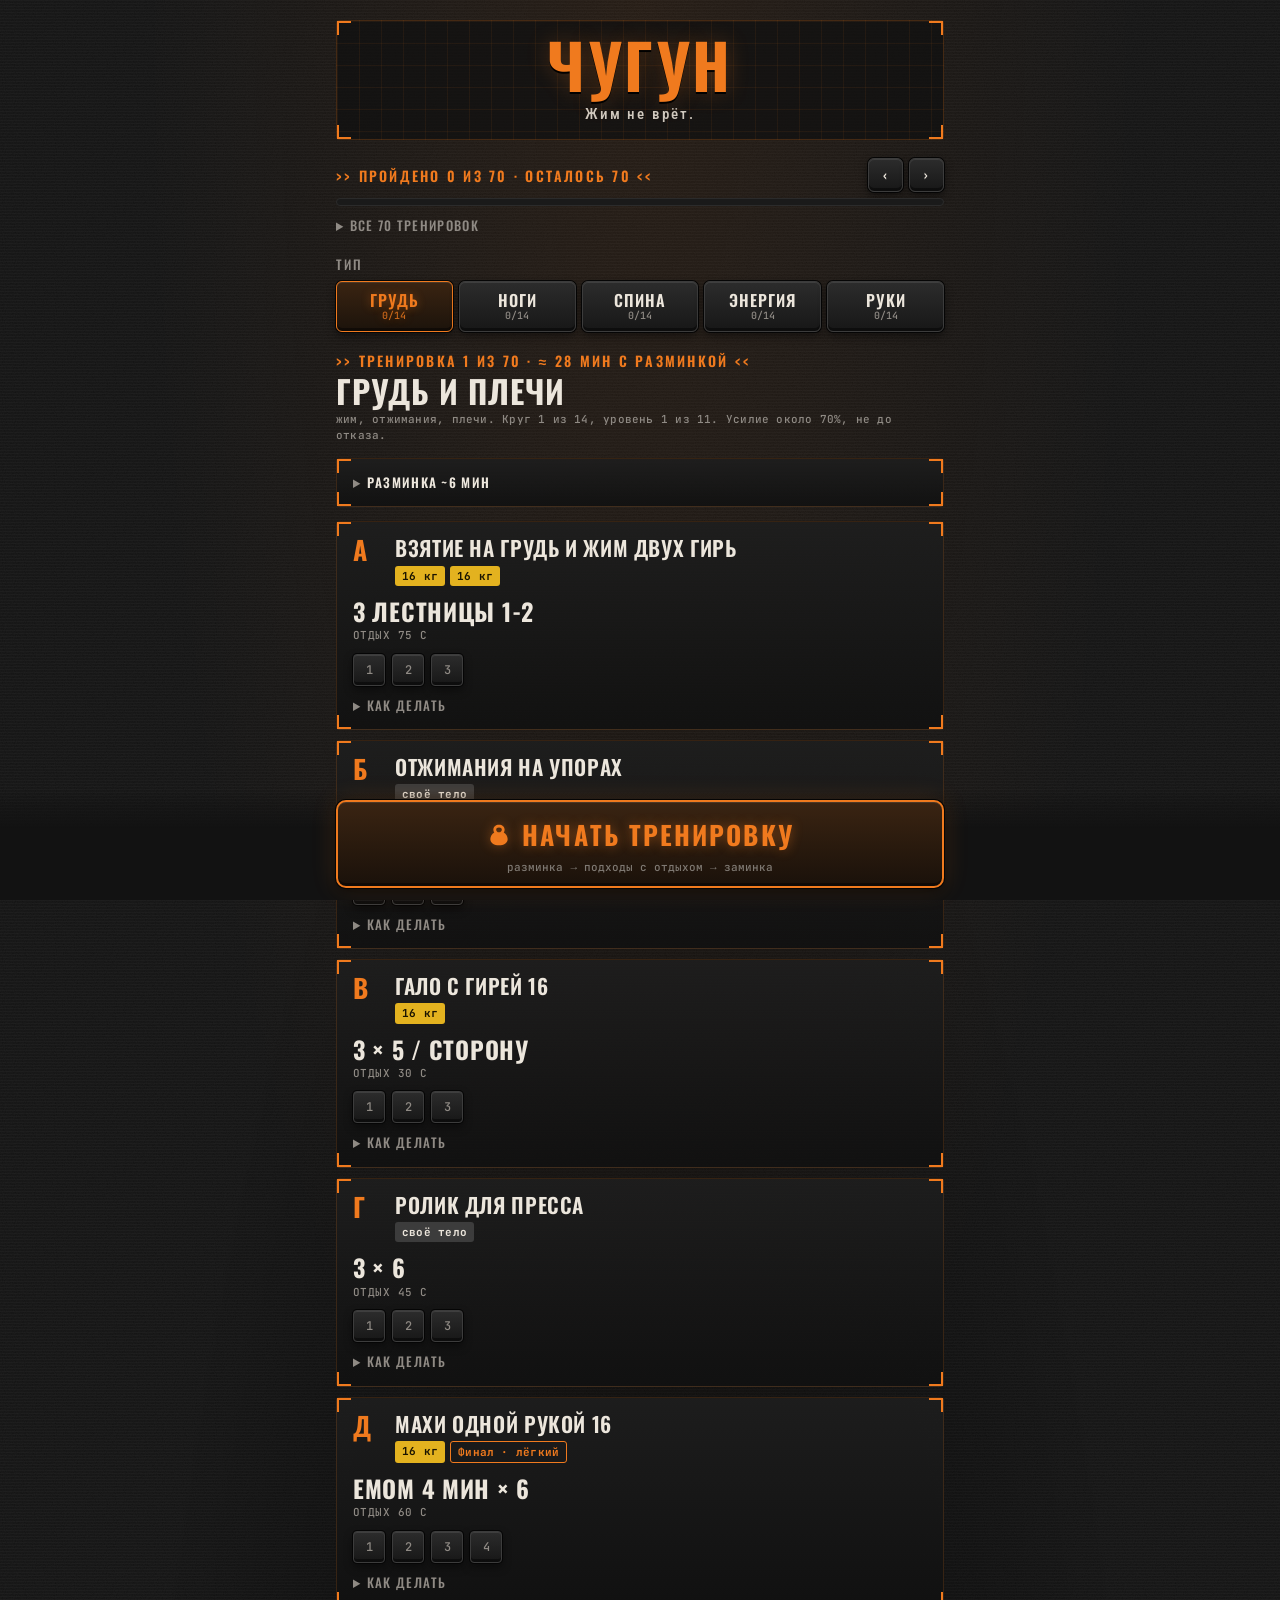
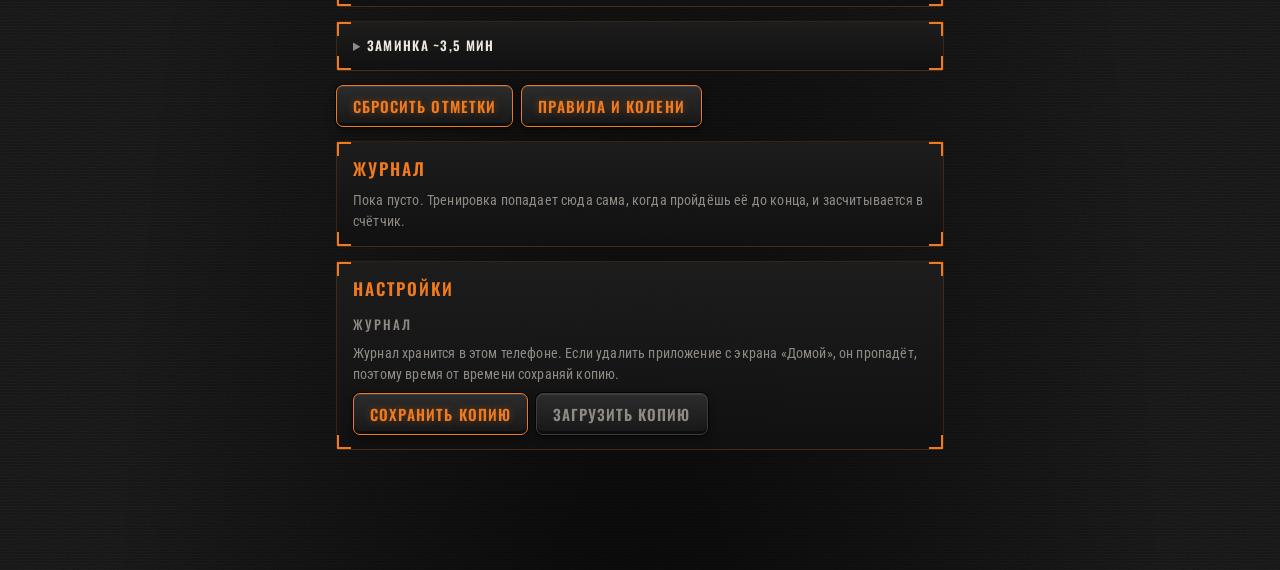
==== index.html @ 95bbb567 "Remove redundant warm-up/cool-down subtitle Co-Authored-By: Claude Sonnet 5.5 <noreply@anthropic.com" ====
<!doctype html>
<html lang="ru">
<head>
<meta charset="utf-8">
<meta name="viewport" content="width=device-width,initial-scale=1,viewport-fit=cover">
<title>Чугун</title>
<meta name="theme-color" content="#121212">
<meta name="apple-mobile-web-app-capable" content="yes">
<meta name="mobile-web-app-capable" content="yes">
<meta name="apple-mobile-web-app-status-bar-style" content="black-translucent">
<meta name="apple-mobile-web-app-title" content="Чугун">
<meta name="format-detection" content="telephone=no">
<link rel="manifest" href="manifest.webmanifest">
<link rel="apple-touch-icon" href="icons/apple-touch-icon.png">
<link rel="icon" type="image/png" href="icons/favicon-32.png">
<style>
:root{padding-top:env(safe-area-inset-top,0px);padding-bottom:env(safe-area-inset-bottom,0px)}
html,body{margin:0}body{-webkit-text-size-adjust:100%;-webkit-tap-highlight-color:transparent;overscroll-behavior-y:none}
img{max-width:100%}[hidden]{display:none!important}button,label.btn{touch-action:manipulation;-webkit-user-select:none;user-select:none}
</style>
</head>
<body>

<link rel="stylesheet" href="fonts.css">
<style>:root{--bg:#121212;--surface:#1A1A1A;--ink:#ECE6DC;--muted:#8F8A84;--line:#2B2B2B;--accent:#F07A1E;--accent-ink:#1A0E04;--soft:#101010;--steel:#3C3C3C;--k16:#E3B21F;--k16-ink:#1A1400;--k24:#3FA36B;--k24-ink:#06130B;--kbw:#3C3C3C;--kbw-ink:#ECE6DC;--warn:#FF4A1C;--rest:#A9BCCB;--f-display:"Oswald","Arial Narrow","Roboto Condensed",Impact,sans-serif;--f-body:"Roboto Condensed","Arial Narrow",system-ui,sans-serif;--f-mono:"JetBrains Mono",ui-monospace,Menlo,monospace;--cut:0px;--grid:linear-gradient(rgba(240,122,30,.07) 1px,transparent 1px) 0 0/22px 22px,linear-gradient(90deg,rgba(240,122,30,.07) 1px,transparent 1px) 0 0/22px 22px;--corners:linear-gradient(var(--accent),var(--accent)) left top/14px 2px no-repeat,linear-gradient(var(--accent),var(--accent)) left top/2px 14px no-repeat, linear-gradient(var(--accent),var(--accent)) right top/14px 2px no-repeat,linear-gradient(var(--accent),var(--accent)) right top/2px 14px no-repeat, linear-gradient(var(--accent),var(--accent)) left bottom/14px 2px no-repeat,linear-gradient(var(--accent),var(--accent)) left bottom/2px 14px no-repeat, linear-gradient(var(--accent),var(--accent)) right bottom/14px 2px no-repeat,linear-gradient(var(--accent),var(--accent)) right bottom/2px 14px no-repeat;--metal:linear-gradient(180deg,#2C2C2C,#171717);--bevel:inset 0 1px 0 rgba(255,255,255,.09),inset 0 -3px 0 rgba(0,0,0,.45),0 0 0 1px #050505,0 4px 10px rgba(0,0,0,.45);color-scheme:dark}*{box-sizing:border-box}body{color:var(--ink);font-family:var(--f-body);font-size:15px;line-height:1.5}.wrap{max-width:640px;margin:0 auto;padding-inline:16px;padding-block:20px 120px;display:grid;gap:18px}header h1{font-family:var(--f-display);font-weight:800;font-size:26px;line-height:1.1;margin:0;letter-spacing:-.01em;text-wrap:balance}header p{margin:6px 0 0;color:var(--muted);font-size:14px}.label{font-size:11px;letter-spacing:.08em;text-transform:uppercase;color:var(--muted);font-weight:600}.seg{display:flex;gap:6px;flex-wrap:wrap}.seg button{flex:1 1 0;min-width:0;border:1px solid var(--line);background:var(--surface);color:var(--ink);border-radius:10px;padding:8px 6px;font:inherit;font-size:13px;cursor:pointer;line-height:1.2}.seg button small{display:block;color:var(--muted);font-size:11px}.seg button[aria-pressed=true]{background:var(--accent);color:var(--accent-ink);border-color:var(--accent)}.seg button[aria-pressed=true] small{color:inherit;opacity:.8}button:focus-visible,summary:focus-visible{outline:2px solid var(--accent);outline-offset:2px}.dayhead{display:grid;gap:4px}.dayhead h2{font-family:var(--f-display);font-weight:600;font-size:20px;margin:0;text-wrap:balance}.dayhead .meta{color:var(--muted);font-size:13px}.block{background:var(--surface);border:1px solid var(--line);border-radius:14px;padding:14px 16px;display:grid;gap:8px}.block h3{margin:0;font-size:14px;font-weight:600}.block ul{margin:0;padding-left:18px;display:grid;gap:3px}.block li span{font-family:var(--f-mono);font-size:13px;color:var(--muted)}.list{display:grid;gap:10px}.ex{background:var(--surface);border:1px solid var(--line);border-radius:14px;padding:14px 16px;display:grid;gap:10px}.ex.done{border-color:var(--accent)}.ex-top{display:grid;grid-template-columns:28px 1fr;gap:10px;align-items:start}.idx{font-family:var(--f-mono);font-weight:700;color:var(--accent);font-size:15px;padding-top:1px}.ex-name{font-weight:600;font-size:16px;line-height:1.3;min-width:0}.chips{display:flex;gap:5px;flex-wrap:wrap;margin-top:6px}.chip{font-family:var(--f-mono);font-size:11px;font-weight:700;padding:2px 7px;border-radius:999px}.k16{background:var(--k16);color:var(--k16-ink)}.k24{background:var(--k24);color:var(--k24-ink)}.kbw{background:var(--kbw);color:var(--kbw-ink)}.knee{background:transparent;border:1px solid var(--warn);color:var(--warn);font-family:var(--f-body);font-weight:600}.rx{font-family:var(--f-mono);font-weight:700;font-size:18px;font-variant-numeric:tabular-nums;line-height:1.3}.rest{font-size:13px;color:var(--muted)}.dots{display:flex;gap:7px;flex-wrap:wrap}.dot{width:28px;height:28px;border-radius:50%;border:2px solid var(--line);background:transparent;cursor:pointer;padding:0;font-family:var(--f-mono);font-size:11px;color:var(--muted)}.dot.on{background:var(--accent);border-color:var(--accent);color:var(--accent-ink)}.btn{border:1px solid var(--accent);background:transparent;color:var(--accent);border-radius:10px;padding:8px 13px;font:inherit;font-size:14px;font-weight:600;cursor:pointer}.btn.solid{background:var(--accent);color:var(--accent-ink)}.btn.ghost{border-color:var(--line);color:var(--muted)}details{font-size:14px}summary{cursor:pointer;color:var(--muted);font-size:13px}.howbox{display:grid;grid-template-columns:120px 1fr;gap:12px;align-items:start;margin-top:8px}@media (max-width:380px){.howbox{grid-template-columns:96px 1fr}}.howbox ol{margin:0;padding-left:18px;display:grid;gap:4px}.howbox p{margin:6px 0 0}.sw{color:var(--warn)}.fig{width:100%;height:auto;display:block;background:var(--soft);border-radius:10px}.fg-ground{stroke:var(--line);stroke-width:1.2}.fg-bar{stroke:var(--muted);stroke-width:3;stroke-linecap:round}.fg-prop{fill:var(--surface);stroke:var(--line);stroke-width:1.2}.fg-near{stroke:var(--ink);stroke-width:3.4;fill:none;stroke-linecap:round;stroke-linejoin:round}.fg-far{stroke:var(--muted);stroke-width:3;fill:none;stroke-linecap:round;stroke-linejoin:round;opacity:.65}.fg-head{fill:var(--soft);stroke:var(--ink);stroke-width:3}.fg-handle{fill:none;stroke:var(--ink);stroke-width:1.6}.fg-roll{fill:var(--muted)}.fg-ring{fill:none;stroke:var(--muted);stroke-dasharray:3 3;stroke-width:1}.foot{display:flex;gap:8px;flex-wrap:wrap}.hist{font-size:13px;color:var(--muted);display:grid;gap:2px}.hist b{color:var(--ink);font-weight:500}.rules{display:grid;gap:10px}.rules p{margin:0}table{border-collapse:collapse;width:100%;font-size:14px}td,th{border-bottom:1px solid var(--line);padding:7px 6px;text-align:left;vertical-align:top}th{font-size:11px;letter-spacing:.06em;text-transform:uppercase;color:var(--muted);font-weight:600}.tw{overflow-x:auto}.startbar{position:fixed;left:0;right:0;bottom:0;padding:10px 16px calc(12px + env(safe-area-inset-bottom,0px));background:linear-gradient(transparent,var(--bg) 30%);z-index:4}.startbar button{display:block;width:100%;max-width:608px;margin:0 auto;border:0;border-radius:14px;background:var(--accent);color:var(--accent-ink);font:inherit;font-weight:600;font-size:17px;padding:15px 16px;cursor:pointer}.startbar small{display:block;font-weight:400;font-size:12px;opacity:.85}.run{position:fixed;top:0;right:0;bottom:0;left:0;background:var(--bg);z-index:10;display:grid;grid-template-rows:auto 1fr auto;padding-top:env(safe-area-inset-top,0px)}.run-top{padding:10px 16px 0;display:grid;gap:8px;max-width:640px;width:100%;margin:0 auto}.run-row{display:flex;justify-content:space-between;align-items:center;gap:10px}.stage{font-size:12px;letter-spacing:.08em;text-transform:uppercase;font-weight:600;color:var(--muted)}.prog{height:4px;background:var(--line);border-radius:4px;overflow:hidden}.prog i{display:block;height:100%;background:var(--accent);width:0}.run-mid{overflow-y:auto;padding:12px 16px;max-width:640px;width:100%;margin:0 auto;display:grid;gap:12px;align-content:start}.run-fig{width:min(100%,280px);max-height:30vh;margin:0 auto;display:block;aspect-ratio:120/140;background:var(--soft);border-radius:14px}.run h2{font-family:var(--f-display);font-weight:600;font-size:21px;line-height:1.2;margin:0;text-wrap:balance}.per{font-family:var(--f-mono);font-weight:700;font-size:19px;line-height:1.3}.run ol{margin:0;padding-left:20px;display:grid;gap:5px;font-size:15px}.nextup{font-size:14px;color:var(--muted)}.run-bot{border-top:1px solid var(--line);background:var(--surface);padding:12px 16px calc(14px + env(safe-area-inset-bottom,0px))}.run-bot-in{max-width:640px;margin:0 auto;display:grid;gap:10px}.bigclock{font-family:var(--f-mono);font-weight:700;font-size:56px;line-height:1;text-align:center;font-variant-numeric:tabular-nums}.bigclock.rest{color:var(--rest)}.cl-sub{text-align:center;font-size:12px;color:var(--muted);margin-top:-4px}.rbtns{display:flex;gap:8px}.rbtns button{flex:1;min-width:0;border-radius:12px;padding:14px 10px;font:inherit;font-weight:600;font-size:16px;cursor:pointer;border:1px solid var(--line);background:var(--surface);color:var(--ink)}.rbtns button.main{flex:2;background:var(--accent);border-color:var(--accent);color:var(--accent-ink)}.rbtns button.restc{background:var(--rest);border-color:var(--rest);color:var(--surface)}.xbtn{border:1px solid var(--line);background:var(--surface);color:var(--ink);border-radius:10px;padding:6px 12px;font:inherit;font-size:13px;cursor:pointer}.chip.finc{background:transparent;border:1px solid var(--accent);color:var(--accent)}.inp{flex:1 1 180px;min-width:0;background:#0f0f0f;border:1px solid var(--steel);border-radius:6px;color:var(--ink);font:inherit;font-family:var(--f-mono);font-size:14px;padding:9px 10px}.inp:focus{outline:1px solid var(--accent)}.install{display:block;margin-top:10px;font-family:var(--f-mono);font-size:12px;color:var(--ink);border:1px dashed rgba(240,122,30,.5);padding:8px 10px;border-radius:4px}.note{margin-top:6px;font-family:var(--f-display);font-weight:500;font-size:13px;text-transform:uppercase;letter-spacing:.05em;color:var(--k16)}.pausebox{background:var(--surface);border:1px solid var(--line);border-radius:14px;padding:14px;display:grid;gap:10px}.row-w{display:flex;justify-content:space-between;align-items:center;gap:10px}.jr{border-top:1px solid var(--line);padding-top:10px}.jr summary{color:var(--ink);font-size:14px;display:flex;gap:8px;align-items:center;flex-wrap:wrap}.sc{font-family:var(--f-mono);font-weight:700;font-size:12px;padding:2px 8px;border-radius:999px;background:var(--accent);color:var(--accent-ink)}.sc.mid{background:var(--k16);color:var(--k16-ink)}.sc.low{background:var(--warn);color:var(--surface)}.report{display:grid;gap:10px;margin-top:10px}.rhead{display:flex;gap:12px;align-items:center}.rscore{font-family:var(--f-display);font-weight:800;font-size:30px;line-height:1;color:var(--accent);white-space:nowrap}.rscore small{font-size:14px;color:var(--muted)}.mgrid{display:grid;grid-template-columns:repeat(auto-fill,minmax(96px,1fr));gap:6px}.mgrid div{background:var(--soft);border-radius:10px;padding:7px 9px;min-width:0}.mgrid b{display:block;font-family:var(--f-mono);font-size:16px;font-variant-numeric:tabular-nums}.mgrid span{font-size:11px;color:var(--muted)}.report h4{margin:0;font-size:12px;letter-spacing:.06em;text-transform:uppercase;color:var(--muted)}.report ul{margin:0;padding-left:18px;display:grid;gap:3px}.report p{margin:0}.up{display:flex;gap:8px;flex-wrap:wrap;align-items:center;margin-top:10px}.upl{display:inline-block}.thumbs{display:flex;gap:6px;flex-wrap:wrap}.thumbs img{width:54px;height:96px;object-fit:cover;border-radius:6px;border:1px solid var(--line)}html,body{background:var(--bg)}body{background-color:var(--bg);background-image:radial-gradient(ellipse at 50% 0%,rgba(240,122,30,.08),transparent 55%),radial-gradient(ellipse at 50% 120%,rgba(0,0,0,.7),transparent 60%),repeating-linear-gradient(0deg,rgba(255,255,255,.018) 0 1px,transparent 1px 3px),url("data:image/svg+xml,%3Csvg xmlns='http://www.w3.org/2000/svg' width='160' height='160'%3E%3Cfilter id='n'%3E%3CfeTurbulence type='fractalNoise' baseFrequency='.9' numOctaves='2' stitchTiles='stitch'/%3E%3CfeColorMatrix values='0 0 0 0 1  0 0 0 0 1  0 0 0 0 1  0 0 0 .05 0'/%3E%3C/filter%3E%3Crect width='100%25' height='100%25' filter='url(%23n)'/%3E%3C/svg%3E");font-size:16px;letter-spacing:.01em}header{background:var(--corners),var(--grid),#101010bf;border:1px solid rgba(240,122,30,.22);border-radius:4px;padding:16px 16px 14px;text-align:center}header h1{font-family:var(--f-display);font-weight:700;font-size:62px;line-height:.9;text-transform:uppercase;letter-spacing:.04em;color:var(--accent);text-shadow:0 2px 0 #000,0 0 22px rgba(240,122,30,.28)}.slogan{color:#cfc8be!important;font-size:15px!important;font-weight:500!important;letter-spacing:.14em!important;margin-top:10px!important}.label{font-family:var(--f-display);font-weight:500;font-size:13px;letter-spacing:.16em;color:var(--muted);text-transform:uppercase}#weeklbl,.dayhead .label{color:var(--accent);font-weight:600;font-size:14px}#weeklbl:before,.dayhead .label:before{content:">> "}#weeklbl:after,.dayhead .label:after{content:" <<"}.seg button,.btn,.xbtn,.rbtns button,.startbar button,.dot{clip-path:none}.seg button{background:var(--metal);border:1px solid var(--steel);border-radius:6px;box-shadow:var(--bevel);color:var(--ink);font-family:var(--f-display);font-weight:600;font-size:16px;text-transform:uppercase;letter-spacing:.06em;padding:9px 6px}.seg button small{font-family:var(--f-mono);font-weight:500;text-transform:none;letter-spacing:0;font-size:10px;color:var(--muted)}.seg button[aria-pressed=true]{background:linear-gradient(180deg,#3a2412,#1c130b);border-color:var(--accent);color:var(--accent);text-shadow:0 0 10px rgba(240,122,30,.45)}.seg button[aria-pressed=true] small{color:var(--accent);opacity:.8}.dayhead h2{font-family:var(--f-display);font-weight:700;font-size:32px;line-height:1;text-transform:uppercase;letter-spacing:.03em}.dayhead .meta{font-family:var(--f-mono);font-size:11px;letter-spacing:.02em;color:var(--muted)}.block,.ex{background:var(--corners),linear-gradient(180deg,#1e1e1eeb,#111111eb);border:1px solid rgba(240,122,30,.16);border-radius:4px;clip-path:none}.ex.done{border-color:#f07a1e8c}.block h3{font-family:var(--f-display);font-weight:600;font-size:17px;text-transform:uppercase;letter-spacing:.12em;color:var(--accent)}.idx{font-family:var(--f-display);font-weight:700;font-size:26px;line-height:1;color:var(--accent)}.ex-top{grid-template-columns:32px 1fr}.ex-name{font-family:var(--f-display);font-weight:600;font-size:21px;line-height:1.1;text-transform:uppercase;letter-spacing:.03em}.rx{font-family:var(--f-display);font-weight:700;font-size:24px;letter-spacing:.03em;text-transform:uppercase;font-variant-numeric:tabular-nums;color:var(--ink)}.rest{font-family:var(--f-mono);font-weight:500;text-transform:uppercase;letter-spacing:.04em;font-size:11px;color:var(--muted)}.chip{border-radius:3px;font-family:var(--f-mono);font-weight:700;font-size:11px;letter-spacing:.02em;padding:2px 7px}.chip.finc{border-color:var(--accent);color:var(--accent)}.dot{width:32px;height:32px;border-radius:4px;border:1px solid var(--steel);background:var(--metal);box-shadow:var(--bevel);font-family:var(--f-mono);font-size:12px;color:var(--muted)}.dot.on{background:linear-gradient(180deg,#ff8e35,#c95c0e);border-color:var(--accent);color:var(--accent-ink)}.btn{background:var(--metal);border:1.5px solid var(--accent);border-radius:7px;box-shadow:var(--bevel);color:var(--accent);font-family:var(--f-display);font-weight:600;text-transform:uppercase;letter-spacing:.07em;font-size:15px;padding:9px 16px;text-shadow:0 0 8px rgba(240,122,30,.35)}.btn.solid{background:linear-gradient(180deg,#3a2412,#1c130b);border-color:var(--accent);color:var(--accent)}.btn.ghost{border-color:var(--steel);color:var(--muted);text-shadow:none}.xbtn{background:var(--metal);border:1px solid var(--steel);border-radius:6px;box-shadow:var(--bevel);color:var(--ink);font-family:var(--f-display);font-weight:600;text-transform:uppercase;letter-spacing:.06em;padding:6px 14px}summary{font-family:var(--f-display);font-weight:500;text-transform:uppercase;letter-spacing:.1em;font-size:13px;color:var(--muted)}summary b{font-weight:600}.fig{background:var(--grid),#0e0e0e;border:1px solid rgba(240,122,30,.22);border-radius:3px}.fg-near{stroke:#e9e3d8}.fg-head{fill:#0e0e0e;stroke:#e9e3d8}.fg-handle{stroke:#e9e3d8}.fg-ground{stroke:#f07a1e8c}.fg-bar{stroke:#8a8580}.fg-prop{fill:#202020;stroke:#f07a1e73}.fg-roll{fill:#8a8580}.startbar{background:linear-gradient(transparent,var(--bg) 35%)}.startbar button{background:linear-gradient(180deg,#3a2412,#1a110a);border:2px solid var(--accent);border-radius:10px;box-shadow:var(--bevel),0 0 24px #f07a1e2e;color:var(--accent);font-family:var(--f-display);font-weight:700;font-size:26px;text-transform:uppercase;letter-spacing:.08em;padding:13px 16px 11px;text-shadow:0 0 12px rgba(240,122,30,.45)}.startbar .gt{display:inline-flex;align-items:center;justify-content:center;gap:10px}.kbi{width:26px;height:26px;flex:none;filter:drop-shadow(0 0 6px rgba(240,122,30,.4))}.startbar small{font-family:var(--f-mono);font-weight:500;text-transform:none;letter-spacing:0;font-size:11px;margin-top:3px;color:var(--muted);text-shadow:none}th{font-family:var(--f-display);font-weight:500}.jr{border-top:1px dashed rgba(240,122,30,.25)}.jr summary{font-family:var(--f-display);text-transform:uppercase;font-size:14px;color:var(--ink)}.sc{border-radius:3px;font-family:var(--f-mono);font-size:12px;padding:1px 7px;background:transparent;border:1px solid var(--accent);color:var(--accent)}.sc.mid{border-color:var(--k16);color:var(--k16);background:transparent}.sc.low{border-color:var(--warn);color:var(--warn);background:transparent}.rscore{font-family:var(--f-display);font-weight:700;font-size:46px;color:var(--accent);text-shadow:0 0 18px rgba(240,122,30,.3)}.mgrid div{background:var(--corners),#101010;border:1px solid var(--line);border-radius:3px;--accent:rgba(240,122,30,.7)}.mgrid b{font-family:var(--f-display);font-weight:700;font-size:22px}.mgrid span{font-family:var(--f-mono);font-size:10px}.report h4{font-family:var(--f-display);font-weight:600;color:var(--accent);letter-spacing:.12em}.thumbs img{border-radius:3px;border-color:#f07a1e4d}.note{color:var(--k16)}.run{background-color:var(--bg);background-image:inherit}.stage{font-family:var(--f-display);font-weight:600;font-size:15px;letter-spacing:.14em;color:var(--accent)}.stage:before{content:">> "}.stage:after{content:" <<"}.stage.rest{color:var(--rest)}.prog{height:6px;border-radius:2px;background:#262626;box-shadow:inset 0 1px 2px #000}.prog i{background:repeating-linear-gradient(-45deg,var(--accent) 0 6px,#C95C0E 6px 12px)}.run-fig{background:var(--corners),var(--grid),#0e0e0e;border:1px solid rgba(240,122,30,.22);border-radius:3px}.run h2{font-family:var(--f-display);font-weight:700;font-size:30px;line-height:1;text-transform:uppercase;letter-spacing:.03em}.per{font-family:var(--f-display);font-weight:600;font-size:21px;letter-spacing:.03em;color:var(--accent)}.run ol{font-size:16px}.run-bot{background:linear-gradient(180deg,#1c1c1c,#0f0f0f);border-top:1px solid var(--accent);box-shadow:0 -8px 24px #00000080}.bigclock{font-family:var(--f-display);font-weight:700;font-size:86px;line-height:.9;letter-spacing:.04em;text-shadow:0 0 26px rgba(240,122,30,.25)}.bigclock.work{color:var(--accent)}.bigclock.rest{color:var(--rest);text-shadow:none}.bigclock.hot{color:var(--warn)}.cl-sub{font-family:var(--f-mono);text-transform:uppercase;letter-spacing:.06em;font-size:11px}.rbtns button{background:var(--metal);border:1.5px solid var(--steel);border-radius:8px;box-shadow:var(--bevel);color:var(--ink);font-family:var(--f-display);font-weight:600;font-size:18px;text-transform:uppercase;letter-spacing:.07em}.rbtns button.main{background:linear-gradient(180deg,#3a2412,#1a110a);border:2px solid var(--accent);color:var(--accent);font-size:22px;text-shadow:0 0 12px rgba(240,122,30,.45)}.rbtns button.restc{background:linear-gradient(180deg,#26313a,#151b20);border:2px solid var(--rest);color:var(--rest);text-shadow:none}.pausebox{background:var(--corners),#161616;border:1px solid rgba(240,122,30,.3);border-radius:4px}.fg-body path,.fg-body circle{fill:#f07a1e14;stroke:var(--accent);stroke-width:.7;stroke-linejoin:round}.fg-farg path,.fg-farg circle{fill:#f07a1e08;stroke:var(--accent);stroke-opacity:.38;stroke-width:.6;stroke-linejoin:round}.fg-det path{fill:none;stroke:var(--accent);stroke-opacity:.5;stroke-width:.45;stroke-linecap:round}.fg-det circle{fill:none;stroke:var(--accent);stroke-width:.45;stroke-opacity:.6}.fg-joint circle{fill:#0e0e0e;stroke:var(--ink);stroke-width:.4}.fg-arc{fill:none;stroke:var(--ink);stroke-width:.45}.fg-txt{font-family:var(--f-mono);font-size:3.3px;fill:var(--ink);fill-opacity:.85;letter-spacing:.02em}.fg-guide{stroke:var(--ink);stroke-opacity:.5;stroke-width:.4;stroke-dasharray:1.5 1.5}.fg-ghost path{fill:none;stroke:var(--accent);stroke-opacity:.14;stroke-width:1.8;stroke-linecap:round;stroke-linejoin:round}.fg-kbh{fill:none;stroke:#bdb6ac;stroke-width:1.5;stroke-linecap:round}.fg-kbb{stroke:#0e0e0e;stroke-width:.5}.fg-kbhl{fill:none;stroke:#fff;stroke-opacity:.35;stroke-width:.7;stroke-linecap:round}.fg-kbt{font-family:var(--f-mono);font-size:3.6px;font-weight:700;fill:#111;text-anchor:middle}.fg-tick{stroke:var(--accent);stroke-opacity:.5;stroke-width:.4;fill:none}.fg-ground{stroke-width:.6!important}.fg-bar{stroke-width:2}.fg-prop{stroke-width:.5!important}.fg-roll{fill:#1c1c1c;stroke:var(--accent);stroke-width:.6}.fg-ring{fill:none;stroke:var(--ink);stroke-opacity:.4;stroke-dasharray:2 2;stroke-width:.4}@media (prefers-reduced-motion:no-preference){.prog i{transition:width .4s}}.pbar{height:8px;border-radius:4px;background:var(--surface);border:1px solid var(--line);overflow:hidden}.pbar i{display:block;height:100%;background:var(--accent)}.pgrid summary{cursor:pointer;color:var(--muted);font-size:13px;padding:2px 0}.g5{display:grid;grid-template-columns:repeat(5,1fr);gap:4px;margin-top:6px}.g5 .gh{font-size:10px;color:var(--muted);text-align:center;font-family:var(--f-mono)}.g5 button{padding:6px 0;border:1px solid var(--line);background:var(--surface);color:var(--muted);border-radius:6px;font:inherit;font-size:12px;cursor:pointer}.g5 button.gd{background:#3a2412;color:var(--accent);border-color:var(--accent)}.g5 button.lt{border-style:dashed}.g5 button.cur{outline:2px solid var(--ink)}.rbtns button[aria-pressed=true]{border-color:var(--accent);color:var(--accent)}
</style>

<div class="wrap">
  <header>
    <h1>Чугун</h1>
    <p class="slogan" id="slogan">Сила сзади. Колени целы.</p>
    <p class="install" id="install" hidden>Установить как приложение: «Поделиться» → «На экран „Домой“»</p>
  </header>
  <section style="display:grid;gap:6px">
    <div class="row-w"><div class="label" id="weeklbl">Неделя</div><div style="display:flex;gap:6px"><button class="xbtn" data-w="-1" aria-label="Предыдущая тренировка">‹</button><button class="xbtn" data-w="1" aria-label="Следующая тренировка">›</button></div></div>
    <div id="phases" style="display:grid;gap:8px"></div>
  </section>
  <section style="display:grid;gap:6px">
    <div class="label">Тип</div>
    <div class="seg" id="days"></div>
  </section>
  <main id="view" style="display:grid;gap:14px"></main>
</div>
<div class="startbar" id="startbar"></div>
<div class="run" id="run" hidden></div>

<script>
const FIGLEN={T:30,HD:10,TH:26,SH:27,UA:17,FA:16},RAD=Math.PI/180;function dn(t){return[Math.sin(t*RAD),Math.cos(t*RAD)]}function up(t){return[Math.sin(t*RAD),-Math.cos(t*RAD)]}function add(t,e,s){return[t[0]+e[0]*s,t[1]+e[1]*s]}function ik(t,e,s,n,a){const o=e[0]-t[0],r=e[1]-t[1];let i=Math.hypot(o,r);const c=s+n-.01;i>c&&(i=c);const l=Math.atan2(r,o),p=Math.acos(Math.max(-1,Math.min(1,(s*s+i*i-n*n)/(2*s*i)))),b=l+a*p,m=[t[0]+s*Math.cos(b),t[1]+s*Math.sin(b)],d=Math.min(1,(s+n)/Math.hypot(o,r));return[m,[t[0]+o*d,t[1]+r*d]]}function solve(t,e){const s=FIGLEN,n=[0,0],a=up(t.t),o=add(n,a,s.T),r=up(t.t+(t.hd||0)),i=add(o,r,s.HD),c=[Math.cos(t.t*RAD),Math.sin(t.t*RAD)];let l=add(o,a,-(t.sh||0)),p=l,b=n,m=n;e&&(l=add(l,c,7),p=add(p,c,-7),b=add(n,c,4),m=add(n,c,-4));const d=t.a2??t.a,f=t.b2??t.b,w=t.u2??t.u,M=t.v2??t.v,x=add(b,dn(t.a),s.TH),u=add(x,dn(t.b),s.SH),h=add(m,dn(d),s.TH),v=add(h,dn(f),s.SH);let k=add(l,dn(t.u),s.UA),y=add(k,dn(t.v),s.FA),A=add(p,dn(w),s.UA),E=add(A,dn(M),s.FA);return{H:n,S:o,Hd:i,R1:l,R2:p,H1:b,H2:m,K:x,F:u,K2:h,F2:v,E:k,W:y,E2:A,W2:E,b:t.b,b2:f,v:t.v,v2:M}}const AN={f:"F",f2:"F2",h:"H",w:"W",w2:"W2",k:"K",k2:"K2",s:"S"};function place(t,e){const n=solve(t,e)[AN[t.an||"f"]],a=t.at||[60,112];return[a[0]-n[0],a[1]-n[1]]}const KEYS=["t","a","b","u","v","a2","b2","u2","v2","sh","hd","c","orb"];function lerpPose(t,e,s,n){const a={...t};for(const r of KEYS){const i=t[r],c=e[r];if(i===void 0&&c===void 0)continue;const l=i??(r.endsWith("2")?t[r[0]]:0),p=c??(r.endsWith("2")?e[r[0]]:0);a[r]=l+(p-l)*s}if(!((t.an||"f")===(e.an||"f")&&JSON.stringify(t.at||[60,112])===JSON.stringify(e.at||[60,112]))){const r=place(t,n),i=place(e,n);a.an="h",a.at=[r[0]+(i[0]-r[0])*s,r[1]+(i[1]-r[1])*s]}return a.props=s<.5?t.props:e.props,a.kb=s<.5?t.kb:e.kb,a.ik=s<.5?t.ik:e.ik,a}function pt(t){return t[0].toFixed(1)+","+t[1].toFixed(1)}function drawFig(t,e){const s=t.view==="front",n=solve(e,s),a=place(e,s),o={};for(const u in n)Array.isArray(n[u])&&n[u].length===2&&typeof n[u][0]=="number"&&(o[u]=[n[u][0]+a[0],n[u][1]+a[1]]);const r={...t.props||{},...e.props||{}},i=t.w===24?"var(--k24)":"var(--k16)";let c=null,l=null,p="";if(e.kb==="hip"&&(c=add(o.H,[0,-1],8)),e.kb==="orbit"){const u=add(o.Hd,[0,0],0);p=`<circle cx="${u[0].toFixed(1)}" cy="${u[1].toFixed(1)}" r="15" class="fg-ring"/>`,c=[u[0]+15*Math.cos(e.orb*RAD),u[1]+15*Math.sin(e.orb*RAD)]}if(e.ik&&c){const u=ik(o.R1,c,FIGLEN.UA,FIGLEN.FA,e.ik);o.E=u[0],o.W=u[1];const h=ik(o.R2,c,FIGLEN.UA,FIGLEN.FA,-e.ik);o.E2=h[0],o.W2=h[1]}const b=u=>dn(u);(e.kb==="w"||e.kb==="ww")&&(c=add(o.W,b(n.v),7)),e.kb==="w2"&&(c=add(o.W2,b(n.v2),7)),e.kb==="ww"&&(l=add(o.W2,b(n.v2),7));const m=(u,h,v)=>`<line x1="${u[0].toFixed(1)}" y1="${u[1].toFixed(1)}" x2="${h[0].toFixed(1)}" y2="${h[1].toFixed(1)}" class="${v}"/>`,d=(u,h)=>`<polyline points="${u.map(pt).join(" ")}" class="${h}"/>`;let f="";if(r.ground!==!1&&(f+='<line x1="0" y1="112.5" x2="120" y2="112.5" class="fg-ground"/>'),r.bar&&(f+='<line x1="20" y1="0" x2="100" y2="0" class="fg-bar"/>'),r.wall!==void 0&&(f+=`<line x1="${r.wall}" y1="8" x2="${r.wall}" y2="112" class="fg-bar"/>`),r.bench&&(f+=`<rect x="${r.bench[0]}" y="${r.bench[1]}" width="${r.bench[2]}" height="${112-r.bench[1]}" rx="2" class="fg-prop"/>`),r.block){const u=o[r.block];f+=`<rect x="${(u[0]-8).toFixed(1)}" y="${(u[1]+1).toFixed(1)}" width="16" height="${Math.max(0,111-u[1]).toFixed(1)}" rx="2" class="fg-prop"/>`}f+=p,f+=d([o.H2||o.H,o.K2,o.F2],"fg-far"),f+=m(o.F2,add(o.F2,[Math.cos(n.b2*RAD),-Math.sin(n.b2*RAD)],6),"fg-far"),f+=d([o.R2,o.E2,o.W2],"fg-far"),l&&(f+=bellSvg(l,i,-2));const w=[(o.H[0]+o.S[0])/2,(o.H[1]+o.S[1])/2],M=[Math.cos(e.t*RAD),Math.sin(e.t*RAD)],x=add(w,M,(e.c||0)*2);return f+=`<path d="M${pt(o.H)} Q${pt(x)} ${pt(o.S)}" class="fg-near"/>`,f+=`<circle cx="${o.Hd[0].toFixed(1)}" cy="${o.Hd[1].toFixed(1)}" r="6" class="fg-head"/>`,f+=d([o.H1||o.H,o.K,o.F],"fg-near"),f+=m(o.F,add(o.F,[Math.cos(n.b*RAD),-Math.sin(n.b*RAD)],6),"fg-near"),r.handles&&(f+=`<rect x="${(o.W[0]-5).toFixed(1)}" y="${o.W[1].toFixed(1)}" width="10" height="${Math.max(2,112-o.W[1]).toFixed(1)}" rx="1.5" class="fg-prop"/>`),r.roller&&(f+=`<circle cx="${o.W[0].toFixed(1)}" cy="${(o.W[1]+1).toFixed(1)}" r="5" class="fg-roll"/>`),c&&(f+=bellSvg(c,i,0)),f+=d([o.R1,o.E,o.W],"fg-near"),f}function bellSvg(t,e,s){return`<g transform="translate(${(t[0]+s).toFixed(1)},${t[1].toFixed(1)})"><path d="M-3.2,-4.2 Q0,-8.5 3.2,-4.2" class="fg-handle"/><circle r="5.2" fill="${e}" class="fg-bell"/></g>`}function ease(t){return .5-.5*Math.cos(Math.PI*t)}function poseAt(t,e){const s=t.frames;let n=0;const a=s.map(b=>{const m=(b.hold??250)+(b.ms??700);return n+=m,m});let o=e%n,r=0;for(;o>a[r];)o-=a[r],r++;const i=s[r],c=s[(r+1)%s.length],l=i.hold??250;if(o<=l||c.cut)return i;const p=ease((o-l)/(i.ms??700));return lerpPose(i,c,p,t.view==="front")}typeof module<"u"&&(module.exports={drawFig,poseAt,lerpPose});const MEAS={rdl:["hip","toe"],rdl16:["hip","toe"],swing:["hip","toe"],swing16:["hip","toe"],swing1:["hip","toe"],snatch:["hip"],cleanpress:["hip"],goblet:["knee","toe"],frontsq:["knee","toe"],lunge:["knee","toe"],wallsit:["knee"],slrdl:["hip"],row:["hip"],bridge24:["hip"],bridge:["hip"],pushup:["line"],boom:["line"],pushroll:["line"],roller:["line"],sideplank:["line"],pullup:["elbow"],ladder:["elbow"],kneeraise:["hip"],ltuck:["hip"],hamstr:["hip"],rackhold:["plumb"],complex:["hip"],hollow:[],windmill:[],tgu:[],halo:[],hipflex:["knee"],catcow:[],scap:[],hang:[],child:[],wrist:[],chest:[],calf:[]},f1=t=>t.toFixed(2),P2=t=>f1(t[0])+","+f1(t[1]);function wprof(t,[e,s,n,a]){return t<a?e+(s-e)*Math.sin(t/a*Math.PI/2):s+(n-s)*(1-Math.cos((t-a)/(1-a)*Math.PI/2))}function segPath(t,e,s,n,a=9){const o=e[0]-t[0],r=e[1]-t[1],i=Math.hypot(o,r)||1,c=o/i,l=r/i,p=-l,b=c,m=[],d=[];for(let M=0;M<=a;M++){const x=M/a,u=t[0]+o*x,h=t[1]+r*x,v=wprof(x,s)/2,k=wprof(x,n)/2;m.push([u+p*v,h+b*v]),d.push([u-p*k,h-b*k])}const f=[e[0]+c*s[2]*.55,e[1]+l*s[2]*.55],w=[t[0]-c*s[0]*.55,t[1]-l*s[0]*.55];return{d:`M${P2(m[0])} L${m.slice(1).map(P2).join(" ")} Q${P2(f)} ${P2(d[a])} L${d.slice(0,a).reverse().map(P2).join(" ")} Q${P2(w)} ${P2(m[0])}Z`,inner:(M,x,u,h)=>{const v=[];for(let k=0;k<=6;k++){const y=x+(u-x)*k/6,A=t[0]+o*y,E=t[1]+r*y,S=(h>0?wprof(y,s):wprof(y,n))/2*M*h;v.push([A+p*S,E+b*S])}return`M${P2(v[0])} L${v.slice(1).map(P2).join(" ")}`}}}function torsoPath(t,e,s,n,a){const o=[(t[0]+e[0])/2,(t[1]+e[1])/2],r=[Math.cos(n*RAD),Math.sin(n*RAD)],i=[o[0]+r[0]*s*2,o[1]+r[1]*s*2],c=h=>[(1-h)*(1-h)*t[0]+2*(1-h)*h*i[0]+h*h*e[0],(1-h)*(1-h)*t[1]+2*(1-h)*h*i[1]+h*h*e[1]],l=h=>{const v=2*(1-h)*(i[0]-t[0])+2*h*(e[0]-i[0]),k=2*(1-h)*(i[1]-t[1])+2*h*(e[1]-i[1]),y=Math.hypot(v,k)||1;return[v/y,k/y]},p=a?[5.4,4.6,6.6,7.4]:[4.4,3.6,6.4,4.6],b=a?[5.4,4.6,6.6,7.4]:[5.6,4.2,4.6,4.4],m=(h,v)=>{const k=[0,.38,.78,1];for(let y=0;y<3;y++)if(v<=k[y+1]){const A=(v-k[y])/(k[y+1]-k[y]);return h[y]+(h[y+1]-h[y])*(.5-.5*Math.cos(Math.PI*A))}return h[3]},d=[],f=[],w=12;for(let h=0;h<=w;h++){const v=h/w,k=c(v),y=l(v),A=y[1],E=-y[0],S=A*r[0]+E*r[1]>=0?1:-1,_=m(p,v),g=m(b,v);d.push([k[0]+A*S*_,k[1]+E*S*_]),f.push([k[0]-A*S*g,k[1]-E*S*g])}const M=`M${P2(d[0])} L${d.slice(1).map(P2).join(" ")} L${f.slice().reverse().map(P2).join(" ")}Z`,x=[],u=(h,v)=>{const k=c(h),y=l(h),A=y[1],E=-y[0],S=A*r[0]+E*r[1]>=0?1:-1;return[k[0]+A*S*v,k[1]+E*S*v]};return a?(x.push(`M${P2(u(.86,0))} L${P2(u(.12,0))}`),x.push(`M${P2(u(.7,-5.4))} Q${P2(u(.8,0))} ${P2(u(.7,5.4))}`),[.22,.34,.46].forEach(h=>x.push(`M${P2(u(h,-2.4))} L${P2(u(h,2.4))}`))):(x.push(`M${P2(u(.6,3.4))} Q${P2(u(.7,6.2))} ${P2(u(.88,4.8))}`),[.18,.3,.42].forEach(h=>x.push(`M${P2(u(h,1))} L${P2(u(h,3.2))}`)),x.push(`M${P2(u(.5,-3))} Q${P2(u(.75,-3.6))} ${P2(u(.95,-2.4))}`)),{d:M,det:x.join(" ")}}function footPath(t,e){const s=dn(e),n=[Math.cos(e*RAD),-Math.sin(e*RAD)];return`M${[add(add(t,n,-2.4),s,1.4),add(add(t,n,7.6),s,1.4),add(add(t,n,6.8),s,-.8),add(add(t,n,2),s,-2.4),add(add(t,n,-1.8),s,-1.8)].map(P2).join(" L")}Z`}function bellPro(t,e,s){const n=e===24?6.1:5.3,a=e===24?"var(--k24)":"var(--k16)",o=t[0]+s,r=t[1];return`<g transform="translate(${f1(o)},${f1(r)})" class="fg-kb"><path d="M${-n*.62},${-n*.55} C${-n*.75},${-n-4.8} ${n*.75},${-n-4.8} ${n*.62},${-n*.55}" class="fg-kbh"/>
  <path d="M${-n*.55},${n*.88} A${n} ${n} 0 1 1 ${n*.55},${n*.88} Z" fill="${a}" class="fg-kbb"/><path d="M${-n*.6},${-n*.2} A${n*.75} ${n*.75} 0 0 1 ${-n*.05},${-n*.72}" class="fg-kbhl"/>
  <text x="0" y="${n*.42}" class="fg-kbt">${e}</text></g>`}function angArc(t,e,s,n){const a=Math.atan2(e[1]-t[1],e[0]-t[0]);let r=Math.atan2(s[1]-t[1],s[0]-t[0])-a;for(;r>Math.PI;)r-=2*Math.PI;for(;r<-Math.PI;)r+=2*Math.PI;const i=[t[0]+n*Math.cos(a),t[1]+n*Math.sin(a)],c=[t[0]+n*Math.cos(a+r),t[1]+n*Math.sin(a+r)],l=a+r/2,p=Math.round(Math.abs(r)/RAD),b=[t[0]+(n+4.6)*Math.cos(l),t[1]+(n+4.6)*Math.sin(l)+1.2];return`<path d="M${P2(i)} A${n} ${n} 0 0 ${r>0?1:0} ${P2(c)}" class="fg-arc"/><text x="${f1(b[0])}" y="${f1(b[1])}" class="fg-txt" text-anchor="middle">${p}°</text>`}function drawFigPro(t,e,s,n){const a=t.view==="front",o=g=>{const j=solve(g,a),F=place(g,a),H={};for(const W in j){const I=j[W];Array.isArray(I)&&I.length===2&&typeof I[0]=="number"&&(H[W]=[I[0]+F[0],I[1]+F[1]])}return H._P=j,H},r=o(e),i=r._P,c={...t.props||{},...e.props||{}};let l=null,p=null,b="";if(e.kb==="hip"&&(l=add(r.H,[0,-1],8.5)),e.kb==="orbit"&&(l=[r.Hd[0]+15*Math.cos(e.orb*RAD),r.Hd[1]+15*Math.sin(e.orb*RAD)],b=`<circle cx="${f1(r.Hd[0])}" cy="${f1(r.Hd[1])}" r="15" class="fg-ring"/>`),e.ik&&l){const g=ik(r.R1,l,FIGLEN.UA,FIGLEN.FA,e.ik);r.E=g[0],r.W=g[1];const j=ik(r.R2,l,FIGLEN.UA,FIGLEN.FA,-e.ik);r.E2=j[0],r.W2=j[1]}(e.kb==="w"||e.kb==="ww")&&(l=add(r.W,dn(i.v),7.5)),e.kb==="w2"&&(l=add(r.W2,dn(i.v2),7.5)),e.kb==="ww"&&(p=add(r.W2,dn(i.v2),7.5));let m="";if(c.ground!==!1){m+='<line x1="0" y1="112.6" x2="120" y2="112.6" class="fg-ground"/>';for(let g=5;g<120;g+=5)m+=`<line x1="${g}" y1="112.6" x2="${g}" y2="${g%10?114.2:115.4}" class="fg-tick"/>`}if(c.bar&&(m+='<line x1="18" y1="0" x2="102" y2="0" class="fg-bar"/><line x1="18" y1="-3" x2="18" y2="3" class="fg-tick"/><line x1="102" y1="-3" x2="102" y2="3" class="fg-tick"/>'),c.wall!==void 0&&(m+=`<line x1="${c.wall}" y1="8" x2="${c.wall}" y2="112" class="fg-bar"/>`),c.bench&&(m+=`<rect x="${c.bench[0]}" y="${c.bench[1]}" width="${c.bench[2]}" height="${112-c.bench[1]}" class="fg-prop"/>`),c.block){const g=r[c.block];m+=`<rect x="${f1(g[0]-8)}" y="${f1(g[1]+1)}" width="16" height="${f1(Math.max(0,111-g[1]))}" class="fg-prop"/>`}if(s){const g=o(s);m+=`<g class="fg-ghost"><path d="M${P2(g.F)} L${P2(g.K)} L${P2(g.H)} L${P2(g.S)} L${P2(g.Hd)} M${P2(g.R1)} L${P2(g.E)} L${P2(g.W)}"/></g>`}const d=MEAS[n]||[];let f="";const w=add(r.F,[Math.cos(i.b*RAD),-Math.sin(i.b*RAD)],7);if(d.includes("toe")&&c.ground!==!1&&(f+=`<line x1="${f1(w[0])}" y1="112" x2="${f1(w[0])}" y2="${f1(Math.min(r.K[1],r.H[1])-10)}" class="fg-guide"/><text x="${f1(w[0]+1.4)}" y="109.6" class="fg-txt">НОСОК</text>`),d.includes("plumb")&&(f+=`<line x1="${f1(r.F[0]+2)}" y1="112" x2="${f1(r.F[0]+2)}" y2="${f1(r.Hd[1]-9)}" class="fg-guide"/>`),d.includes("line")){const g=r.S,j=r.F,F=j[0]-g[0],H=j[1]-g[1];f+=`<line x1="${f1(g[0]+F*-.25)}" y1="${f1(g[1]+H*-.25)}" x2="${f1(g[0]+F*1.08)}" y2="${f1(g[1]+H*1.08)}" class="fg-guide"/><text x="${f1(g[0]+F*.45)}" y="${f1(g[1]+H*.45-9)}" class="fg-txt" text-anchor="middle">ОДНА ЛИНИЯ</text>`}const M=`<path d="${segPath(r.H2||r.H,r.K2,[8.6,9.8,5.8,.3],[8.6,9.2,5.8,.35]).d}"/><path d="${segPath(r.K2,r.F2,[5.4,5.4,3.4,.4],[5.4,7,3.4,.3]).d}"/><path d="${footPath(r.F2,i.b2)}"/>
   <path d="${segPath(r.R2,r.E2,[5.8,6.6,4.2,.4],[5.8,6.4,4.2,.45]).d}"/><path d="${segPath(r.E2,r.W2,[4.6,5,3,.25],[4.6,5,3,.25]).d}"/><circle cx="${f1(r.W2[0])}" cy="${f1(r.W2[1])}" r="2.3"/>`;m+=b+`<g class="fg-farg">${M}</g>`,p&&(m+=bellPro(p,t.w||16,-2.2));const x=torsoPath(r.H,r.S,e.c||0,e.t,a),u=up(e.t+(e.hd||0)),h=add(r.S,u,3.5),v=[Math.cos((e.t+(e.hd||0))*RAD),Math.sin((e.t+(e.hd||0))*RAD)],k=add(add(r.Hd,v,5.4),u,-.6),y=add(r.Hd,v,-.8);m+=`<g class="fg-body"><path d="${x.d}"/><path d="${segPath(r.S,h,[5,4.4,4,.5],[5,4.4,4,.5]).d}"/>
   <circle cx="${f1(r.Hd[0])}" cy="${f1(r.Hd[1])}" r="5.6"/>${a?"":`<path d="M${P2(add(r.Hd,v,5.1))} L${P2(k)} L${P2(add(add(r.Hd,v,5),u,-1.8))}"/>`}</g>
   <g class="fg-det"><path d="${x.det}"/>${a?"":`<circle cx="${f1(y[0])}" cy="${f1(y[1])}" r="1"/>`}</g>`;const A=segPath(r.H1||r.H,r.K,[9,10.2,6,.3],[9,9.4,6,.35]),E=segPath(r.K,r.F,[5.6,5.6,3.4,.4],[5.6,7.4,3.4,.3]);m+=`<g class="fg-body"><path d="${A.d}"/><path d="${E.d}"/><path d="${footPath(r.F,i.b)}"/></g><g class="fg-det"><path d="${A.inner(.35,.18,.82,1)} ${E.inner(.45,.15,.6,-1)}"/></g>`,c.handles&&(m+=`<rect x="${f1(r.W[0]-5)}" y="${f1(r.W[1]+.5)}" width="10" height="${f1(Math.max(2,112-r.W[1]-.5))}" class="fg-prop"/>`),c.roller&&(m+=`<circle cx="${f1(r.W[0])}" cy="${f1(r.W[1]+1)}" r="5" class="fg-roll"/><circle cx="${f1(r.W[0])}" cy="${f1(r.W[1]+1)}" r="1.4" class="fg-tick"/>`),l&&(m+=bellPro(l,t.w||16,0));const S=segPath(r.R1,r.E,[6,7,4.4,.4],[6,6.6,4.4,.45]),_=segPath(r.E,r.W,[4.8,5.2,3.2,.25],[4.8,5.2,3.2,.25]);return m+=`<g class="fg-body"><path d="${S.d}"/><path d="${_.d}"/><circle cx="${f1(r.W[0])}" cy="${f1(r.W[1])}" r="2.4"/></g><g class="fg-det"><path d="${S.inner(.3,.2,.75,1)}"/></g>`,m+=`<g class="fg-joint">${[r.H1||r.H,r.K,r.E,r.R1].map(g=>`<circle cx="${f1(g[0])}" cy="${f1(g[1])}" r=".8"/>`).join("")}</g>`,d.includes("hip")&&(f+=angArc(r.H,r.S,r.K,6)),d.includes("knee")&&(f+=angArc(r.K,r.H1||r.H,r.F,5)),d.includes("elbow")&&(f+=angArc(r.E,r.R1,r.W,4.5)),m+`<g class="fg-meas">${f}</g>`}const STAND={t:0,a:3,b:-3,u:0,v:0},HANG={t:0,a:8,b:-35,u:180,v:180,sh:-4,an:"w",at:[60,0],props:{bar:!0,ground:!1}},PU_TOP={t:-4,a:12,b:-35,u:18,v:172,sh:0,an:"w",at:[60,0],props:{bar:!0,ground:!1}},PUSH_TOP={t:63,a:-63,b:-63,u:0,v:0,an:"f",at:[18,112],props:{handles:!0}},PUSH_BOT={t:74,a:-74,b:-74,u:-75,v:30,an:"f",at:[18,112],props:{handles:!0}},ROLL_IN={t:62,a:10,b:-90,u:0,v:0,an:"k",at:[22,112],props:{roller:!0}},ROLL_OUT={t:80,a:-70,b:-90,u:75,v:75,an:"k",at:[22,112],props:{roller:!0}},RDL_TOP={t:0,a:4,b:-4,u:0,v:0,an:"f",at:[58,112]},RDL_BOT={t:72,a:20,b:-8,u:0,v:0,an:"f",at:[58,112]},HIKE={t:62,a:24,b:-10,u:-28,v:-32,an:"f",at:[54,112]},SW_TOP={t:-4,a:0,b:0,u:88,v:88,an:"f",at:[54,112]},RACK={t:0,a:2,b:-2,u:12,v:168,an:"f",at:[56,112]},PRESS={t:-2,a:2,b:-2,u:178,v:180,an:"f",at:[56,112]},HANGBELL={t:0,a:3,b:-3,u:0,v:0,an:"f",at:[56,112]},ROW_B={t:72,a:24,b:-10,u:0,v:0,u2:38,v2:38,an:"f",at:[50,112]},ROW_T={t:72,a:24,b:-10,u:-100,v:-4,u2:38,v2:38,an:"f",at:[50,112]},FIGS={rdl:{w:24,frames:[{...RDL_TOP,kb:"w",hold:400},{...RDL_BOT,kb:"w",hold:400}]},rdl16:{w:16,frames:[{...RDL_TOP,kb:"w",hold:400},{...RDL_BOT,kb:"w",hold:400}]},swing16:{w:16,frames:[{...HIKE,kb:"w",hold:120,ms:550},{...SW_TOP,kb:"w",hold:200,ms:550}]},swing:{w:24,frames:[{...HIKE,kb:"w",hold:120,ms:550},{...SW_TOP,kb:"w",hold:200,ms:550}]},snatch:{w:16,frames:[{...HIKE,kb:"w",hold:120,ms:420},{t:-2,a:0,b:0,u:110,v:200,an:"f",at:[54,112],kb:"w",hold:0,ms:300},{t:-2,a:0,b:0,u:178,v:180,an:"f",at:[54,112],kb:"w",hold:450,ms:600}]},cleanpress:{w:16,frames:[{...HANGBELL,kb:"ww",hold:300,ms:500},{...HIKE,an:"f",at:[56,112],kb:"ww",hold:100,ms:450},{...RACK,kb:"ww",hold:450,ms:700},{...PRESS,kb:"ww",hold:450,ms:700},{...RACK,kb:"ww",hold:300,ms:500}]},pullup:{w:0,frames:[{...HANG,hold:400,ms:900},{...PU_TOP,hold:400,ms:900}]},scap:{w:0,frames:[{...HANG,hold:300,ms:600},{...HANG,sh:3,hold:500,ms:600}]},hang:{w:0,frames:[{...HANG,hold:900,ms:900},{...HANG,sh:-2,a:10,hold:900,ms:900}]},kneeraise:{w:0,frames:[{...HANG,sh:0,a:6,b:-10,hold:300,ms:800},{...HANG,sh:0,t:-12,a:100,b:5,hold:500,ms:900}]},pushup:{w:0,frames:[{...PUSH_TOP,hold:300,ms:900},{...PUSH_BOT,hold:300,ms:700}]},roller:{w:0,frames:[{...ROLL_IN,hold:400,ms:1300},{...ROLL_OUT,hold:500,ms:1100}]},windmill:{w:16,view:"front",frames:[{t:0,a:14,b:14,a2:-14,b2:-14,u:180,v:180,u2:0,v2:0,an:"f",at:[84,112],kb:"w",hold:400,ms:1300},{t:-58,a:24,b:14,a2:-4,b2:-14,u:180,v:180,u2:0,v2:0,an:"f",at:[84,112],kb:"w",hold:600,ms:1200}]},swing1:{w:24,frames:[{...HIKE,u2:-10,v2:-10,kb:"w",hold:120,ms:550},{...SW_TOP,u2:0,v2:0,kb:"w",hold:200,ms:550}]},row:{w:24,props:{block:"W2"},frames:[{...ROW_B,kb:"w",hold:300,ms:700},{...ROW_T,kb:"w",hold:500,ms:800}]},bridge24:{w:24,props:{bench:[2,90,40]},frames:[{t:-75,a:112,b:-10,u:82,v:82,an:"f",at:[82,112],kb:"hip",ik:1,hold:300,ms:800},{t:-90,a:90,b:0,u:105,v:105,an:"f",at:[82,112],kb:"hip",ik:1,hold:700,ms:800}]},bridge:{w:0,frames:[{t:-90,a:125,b:-39,u:90,v:90,an:"h",at:[52,106],hold:300,ms:800},{t:-115.6,a:100,b:-30,u:95,v:95,an:"f",at:[56.3,112],hold:600,ms:800}]},slrdl:{w:16,frames:[{t:0,a:3,b:-3,a2:0,b2:0,u:0,v:0,an:"f",at:[60,112],kb:"w",hold:400,ms:1100},{t:80,a:12,b:-6,a2:-98,b2:-98,u:0,v:0,an:"f",at:[60,112],kb:"w",hold:600,ms:1100}]},wallsit:{w:0,props:{wall:30},frames:[{t:0,a:62,b:0,u:30,v:70,an:"h",at:[36,72],hold:1500,ms:900},{t:0,a:58,b:-2,u:30,v:70,an:"h",at:[36,71],hold:1500,ms:900}]},tgu:{w:16,frames:[{t:-90,a:135,b:30,a2:90,b2:90,u:180,v:180,u2:100,v2:100,an:"h",at:[50,104],kb:"w",hold:400,ms:800},{t:-65,a:135,b:30,a2:90,b2:90,u:180,v:180,u2:-10,v2:-90,an:"h",at:[50,104],kb:"w",hold:300,ms:800},{t:-40,a:135,b:30,a2:90,b2:90,u:180,v:180,u2:-20,v2:-20,an:"h",at:[50,104],kb:"w",hold:300,ms:900},{t:-75,a:95,b:10,a2:60,b2:60,u:180,v:180,u2:-15,v2:-15,an:"f",at:[82,110],kb:"w",hold:600,ms:900},{t:-40,a:135,b:30,a2:90,b2:90,u:180,v:180,u2:-20,v2:-20,an:"h",at:[50,104],kb:"w",hold:200,ms:800},{t:-65,a:135,b:30,a2:90,b2:90,u:180,v:180,u2:-10,v2:-90,an:"h",at:[50,104],kb:"w",hold:200,ms:800}]},rackhold:{w:16,frames:[{...RACK,kb:"ww",hold:1500,ms:900},{...RACK,u:14,kb:"ww",hold:1500,ms:900}]},complex:{w:16,frames:[{...ROW_B,u2:0,v2:0,kb:"ww",hold:150,ms:500},{...ROW_T,u2:-100,v2:-4,kb:"ww",hold:250,ms:500},{...ROW_B,u2:0,v2:0,kb:"ww",hold:150,ms:500},{...HANGBELL,an:"f",at:[50,112],kb:"ww",hold:150,ms:450},{...HIKE,an:"f",at:[50,112],kb:"ww",hold:80,ms:450},{...RACK,an:"f",at:[50,112],kb:"ww",hold:300,ms:600},{...PRESS,an:"f",at:[50,112],kb:"ww",hold:300,ms:600},{...RACK,an:"f",at:[50,112],kb:"ww",hold:200,ms:500},{...RDL_TOP,at:[50,112],kb:"ww",hold:150,ms:600},{...RDL_BOT,at:[50,112],kb:"ww",hold:200,ms:600},{...RDL_TOP,at:[50,112],kb:"ww",hold:200,ms:500}]},ladder:{w:0,frames:[{...HANG,hold:200,ms:700},{...PU_TOP,hold:250,ms:700},{...HANG,hold:400,ms:10},{...PUSH_TOP,cut:!0,hold:200,ms:600},{...PUSH_BOT,hold:200,ms:600},{...PUSH_TOP,hold:400,ms:10},{...HANG,cut:!0,hold:0,ms:10}]},pushroll:{w:0,frames:[{...PUSH_TOP,hold:200,ms:700},{...PUSH_BOT,hold:200,ms:600},{...PUSH_TOP,hold:400,ms:10},{...ROLL_IN,cut:!0,hold:250,ms:1100},{...ROLL_OUT,hold:300,ms:1e3},{...ROLL_IN,hold:400,ms:10},{...PUSH_TOP,cut:!0,hold:0,ms:10}]},catcow:{w:0,frames:[{t:78,a:0,b:-90,u:0,v:0,an:"k",at:[42,112],c:-7,hd:45,hold:500,ms:1100},{t:78,a:0,b:-90,u:0,v:0,an:"k",at:[42,112],c:6,hd:-35,hold:500,ms:1100}]},halo:{w:16,view:"front",frames:[0,1,2,3,4].map(t=>({t:0,a:8,b:8,a2:-8,b2:-8,u:20,v:160,an:"f",at:[60,112],kb:"orbit",ik:1,orb:90-t*90,hold:0,ms:600}))},hamstr:{w:0,frames:[{t:5,a:22,b:22,a2:-6,b2:-14,u:0,v:0,an:"f2",at:[44,112],hold:500,ms:1200},{t:62,a:24,b:22,a2:-10,b2:-18,u:20,v:20,an:"f2",at:[44,112],hold:1500,ms:1200}]},hipflex:{w:0,frames:[{t:-3,a:96,b:0,a2:-20,b2:-90,u:0,v:0,an:"k2",at:[40,112],hold:500,ms:1200},{t:-8,a:103,b:0,a2:-36,b2:-90,u:0,v:0,an:"k2",at:[40,112],hold:1500,ms:1200}]},goblet:{w:24,frames:[{t:0,a:2,b:-2,u:25,v:150,an:"f",at:[58,112],kb:"w",hold:300,ms:1e3},{t:30,a:104,b:-30,u:30,v:150,an:"f",at:[58,112],kb:"w",hold:400,ms:900}]},frontsq:{w:16,frames:[{t:0,a:2,b:-2,u:12,v:168,an:"f",at:[58,112],kb:"ww",hold:300,ms:1e3},{t:26,a:100,b:-30,u:14,v:168,an:"f",at:[58,112],kb:"ww",hold:400,ms:900}]},lunge:{w:16,frames:[{t:0,a:0,b:0,a2:0,b2:0,u:25,v:150,an:"f",at:[72,112],kb:"w",hold:300,ms:900},{t:2,a:85,b:-5,a2:-25,b2:-95,u:25,v:150,an:"f",at:[72,112],kb:"w",hold:400,ms:900}]},hollow:{w:0,frames:[{t:-64,a:114,b:114,u:-118,v:-118,an:"h",at:[60,108],hold:1200,ms:900},{t:-67,a:110,b:110,u:-115,v:-115,an:"h",at:[60,108],hold:1200,ms:900}]},sideplank:{w:0,frames:[{t:75,a:-75,b:-75,u:-2,v:90,u2:178,v2:180,an:"f",at:[18,112],hold:1200,ms:900},{t:74,a:-74,b:-74,u:-2,v:90,u2:170,v2:175,an:"f",at:[18,112],hold:1200,ms:900}]},ltuck:{w:0,frames:[{...HANG,sh:0,t:-10,a:95,b:5,hold:1500,ms:800},{...HANG,sh:0,t:-12,a:100,b:8,hold:1500,ms:800}]},boom:{w:0,frames:[{...PUSH_BOT,hold:150,ms:250},{...PUSH_TOP,t:58,a:-58,b:-58,u:0,v:0,hold:250,ms:500}]},child:{w:0,frames:[{t:84,a:67,b:-90,u:68,v:68,hd:-4,c:-3,an:"k",at:[48,112],hold:1200,ms:1500},{t:88,a:67,b:-90,u:78,v:78,hd:-8,c:-4,an:"k",at:[48,112],hold:1200,ms:1500}]},wrist:{w:0,frames:[{t:78,a:0,b:-90,u:0,v:0,hd:20,an:"w",at:[71,112],hold:900,ms:1400},{t:71,a:35,b:-90,u:20,v:20,hd:20,an:"w",at:[71,112],hold:1500,ms:1400}]},chest:{w:0,props:{wall:70},frames:[{t:2,a:0,b:0,u:90,v:180,an:"f",at:[52,112],hold:900,ms:1200},{t:8,a:-14,b:-14,a2:30,b2:-5,u:40,v:180,an:"f",at:[44,112],hold:1500,ms:1200}]},calf:{w:0,props:{wall:92},frames:[{t:24,a:-24,b:-24,a2:25,b2:-23,u:80,v:80,an:"f",at:[24,112],hold:900,ms:1300},{t:29,a:-27,b:-27,a2:31,b2:-29,u:77,v:77,an:"f",at:[24,112],hold:1500,ms:1300}]}};typeof module<"u"&&(module.exports=FIGS);const lv=(t,e,s)=>Math.round(e+(s-e)*t/10),lad=t=>Array.from({length:t},(e,s)=>s+1).join("-"),LADW=t=>t===1?"лестница":t<5?"лестницы":"лестниц",sets=(t,e,s,n)=>{const a=lv(t,s,n);return e?Math.max(2,a-1):a},TOTAL=70,LEVELS=[0,1,2,-1,3,4,5,-1,6,7,8,-1,9,10],TYPE_META=[{t:"Грудь и плечи",d:"Грудь",s:"жим, отжимания, плечи"},{t:"Ноги",d:"Ноги",s:"приседы, выпады, ягодицы"},{t:"Спина и тяги",d:"Спина",s:"подтягивания и тяги"},{t:"Махи и рывок",d:"Энергия",s:"баллистика, бёдра, дыхание"},{t:"Руки и кор",d:"Руки",s:"руки и пресс"}],GEN=[[({L:t,v:e,light:s})=>{const n=[{n:"Взятие на грудь и жим двух гирь",w:[16,16],per:1,how:["Гири между ног, таз назад, спина ровная","Взятие: толчок тазом, гири мягко ложатся на предплечья у груди","Жим: ягодицы и пресс сжаты, выжми вверх, опусти на грудь"]},{n:"Взятие и жим одной рукой",w:[24],per:2,how:["Одна гиря 24, свободная рука в сторону для баланса","Взятие тазом, гиря ложится на предплечье, кисть прямая","Жим строго, без помощи ног. Лестница на одну руку, потом на другую"]},{n:"Двойной жим лестницей",w:[16,16],per:1,how:["Одно взятие в начале каждой ступени","Жимы из стойки без опускания гирь вниз","Между ступенями держи гири на груди и дыши"]}][e],a=t<4?2:t<9?3:4,o=sets(t,s,3,5),r=a*(a+1)/2*n.per;return{id:"cp"+e,n:n.n,fig:"cleanpress",w:n.w,ws:r*6+15,rx:`${o} ${LADW(o)} ${lad(a)}${n.per===2?" на руку":""}`,per:`Лестница ${lad(a)}${n.per===2?" на каждую руку":""}: ступень N = N повторений`,s:o,r:75,how:n.how,sw:"Взятие без подседа, ноги почти прямые. Начал толкать жим ногами — значит устал, сбавь ступень."}},({L:t,v:e,light:s})=>{const n=[{n:"Отжимания на упорах",a:8,b:16,how:["Тело прямое, грудь ниже рук, локти под 45°","Вниз 2 секунды, вверх без рывка","Пресс и ягодицы напряжены, поясница не провисает"]},{n:"Отжимания с паузой 2 с внизу",a:5,b:10,how:["Опустись, замри на 2 секунды у самого низа","Не расслабляй плечи и пресс в паузе","Вверх мощно, локти под 45°"]},{n:"Отжимания на упорах, локти к корпусу",a:6,b:12,how:["Локти идут вдоль корпуса, а не в стороны","Грудь тянется к кистям","Тело прямое от макушки до пяток"]}][e],a=lv(t,n.a,n.b),o=sets(t,s,3,4);return{id:"pp"+e,n:n.n,fig:"pushup",w:[0],ws:a*3+10,rx:`${o} × ${a}`,per:`${a} повторений`,s:o,r:60,how:n.how}},({L:t,v:e,light:s})=>{const n=e===1,a=n?lv(t,2,3):lv(t,5,8),o=s?2:3;return n?{id:"tg",n:"Турецкий подъём до локтя",fig:"tgu",w:[16],ws:a*18,rx:`${o} × ${a} / сторону`,per:`${a} на каждую сторону`,s:o,r:30,how:["Лёжа, гиря в вытянутой руке над плечом, взгляд на гирю","Опора на локоть, затем на ладонь, рука с гирей вертикальна","Вернись тем же путём медленно"],sw:"Гирю не роняй с вертикали: плечо — в суставе, а не в ушах."}:{id:"ha",n:"Гало с гирей 16",fig:"halo",w:[16],ws:a*8,rx:`${o} × ${a} / сторону`,per:`${a} кругов в каждую сторону`,s:o,r:30,how:["Гиря за рожки дном вверх у груди","Веди её вокруг головы близко к шее","Корпус неподвижен, рёбра не выпячивай"]}},({L:t,light:e})=>{const s=lv(t,6,10),n=e?2:3;return{id:"ro",n:"Ролик для пресса",fig:"roller",w:[0],ws:s*4+5,rx:`${n} × ${s}`,per:`${s} выкатываний`,s:n,r:45,how:["Колени на полотенце, таз подкручен","Выкатывайся вперёд, пока пресс держит поясницу","Возвращайся прессом, не тазом"],sw:"Поясница прогнулась — сократи размах."}},({L:t,light:e})=>{const s=e?3:4,n=lv(t,6,9);return{id:"fn",fin:"Финал · лёгкий",n:"Махи одной рукой 16",fig:"swing1",w:[16],knee:1,emom:s,s,ws:60,r:60,rx:`EMOM ${s} мин × ${n}`,per:`${n} махов в начале каждой минуты, руки меняешь каждую минуту`,how:["Плечо прижато, корпус не скручивай","Мах тазом до уровня груди","Дыши ровно, без борьбы"],sw:"Это финал на разогрев и дыхание, не на износ. Лёгкая работа."}}],[({L:t,v:e,light:s})=>{const n=[{n:"Гоблет-присед до дна",fig:"goblet",w:[24],a:8,b:12,how:["Гиря у груди, локти вниз","Сядь до дна, спина прямая, колени по линии носков","Встань, давя в пол всей стопой"]},{n:"Двойной фронтальный присед",fig:"frontsq",w:[16,16],a:6,b:9,how:["Гири в стойке у груди, локти прижаты","Сядь до дна, корпус вертикален","Встань, не роняя локти"]},{n:"Гоблет-присед с паузой 2 с внизу",fig:"goblet",w:[24],a:6,b:10,how:["Сядь до дна и замри на 2 секунды","Спина прямая, колени не заваливай внутрь","Встань без рывка"]}][e],a=lv(t,n.a,n.b),o=sets(t,s,3,5);return{id:"sq"+e,n:n.n,fig:n.fig,w:n.w,knee:1,ws:a*4+10,rx:`${o} × ${a}`,per:`${a} повторений`,s:o,r:75,how:n.how}},({L:t,v:e,light:s})=>{const n=[{n:"Обратные выпады с гирей у груди",w:[16],a:6,b:10,how:["Шаг назад, заднее колено мягко к полу","Переднее колено над стопой, корпус прямой","Встань усилием передней ноги"]},{n:"Обратные выпады с двумя гирями",w:[16,16],a:6,b:9,how:["Гири по бокам, плечи вниз","Шаг назад без раскачки","Встань усилием передней ноги"]},{n:"Обратные выпады с паузой 2 с внизу",w:[16],a:5,b:8,how:["Шаг назад, замри внизу на 2 секунды","Колено над стопой, не уходит внутрь","Вверх мощно передней ногой"]}][e],a=lv(t,n.a,n.b),o=sets(t,s,3,4);return{id:"lg"+e,n:n.n,fig:"lunge",w:n.w,knee:1,ws:a*2*4+10,rx:`${o} × ${a} / ногу`,per:`${a} на каждую ногу`,s:o,r:60,how:n.how}},({L:t,v:e,light:s})=>{const n=[{n:"Румынская тяга",w:[24],a:8,b:12,how:["Колени чуть согнуты и не двигаются","Таз назад, спина прямая, гиря скользит вдоль ног","Встань, сжав ягодицы"]},{n:"Румынская тяга с двумя гирями",w:[16,16],a:8,b:12,how:["По гире в каждой руке, гири по бокам","Колени неподвижны, таз уходит назад","Встань, сжав ягодицы, плечи не поднимай"]},{n:"Румынская тяга с паузой 2 с внизу",w:[24],a:6,b:10,how:["Опустись до натяжения задней поверхности бедра","Замри на 2 секунды","Встань, сжав ягодицы"]}][e],a=lv(t,n.a,n.b),o=s?2:3;return{id:"rd"+e,n:n.n,fig:"rdl",w:n.w,knee:1,ws:a*4+10,rx:`${o} × ${a}`,per:`${a} повторений`,s:o,r:60,how:n.how}},({L:t,light:e})=>{const s=lv(t,10,15),n=sets(t,e,3,4);return{id:"gb",n:"Ягодичный мост с гирей",fig:"bridge24",w:[24],ws:s*3+10,rx:`${n} × ${s}`,per:`${s} повторений, пауза 1 с вверху`,s:n,r:45,how:["Лёжа, стопы у таза, гиря на тазе","Подними таз, сожми ягодицы","Опусти без расслабления"]}},({L:t,light:e})=>{const s=e?3:4,n=lv(t,8,10);return{id:"fn",fin:"Финал · лёгкий",n:"Махи двумя руками 24",fig:"swing",w:[24],knee:1,emom:s,s,ws:60,r:60,rx:`EMOM ${s} мин × ${n}`,per:`${n} махов в начале каждой минуты`,how:["Гиря чуть впереди, таз назад","Резко разогни таз: гиря летит до груди","Руки как верёвки, вверху стоишь прямо"],sw:"Лёгкий финал на разгон крови. Не гонись."}}],[({L:t,v:e,light:s})=>{const n=[{n:"Подтягивания",how:["Хват чуть шире плеч, плечи вниз от ушей","Тяни локти к рёбрам, подбородок над перекладиной","Опускайся подконтрольно до прямых рук"]},{n:"Подтягивания обратным хватом",how:["Ладони к себе, хват на ширине плеч","Тяни грудь к перекладине, локти вниз","Внизу полностью выпрями руки"]},{n:"Подтягивания широким хватом",how:["Хват заметно шире плеч","Тяни грудь к перекладине, лопатки сведены","Без раскачки, вниз подконтрольно"]}][e],a=lv(t,4,8)-(e===2?1:0),o=s?3:t<5?4:5;return{id:"pu"+e,n:n.n,fig:"pullup",w:[0],ws:a*5+8,rx:`${o} × ${a}`,per:`${a} повторений`,s:o,r:75,how:n.how}},({L:t,v:e,light:s})=>{const n=[{n:"Тяга гири в наклоне с опорой",w:[24],a:8,b:12,how:["Рука на опоре, спина параллельна полу","Тяни локоть к бедру, лопатка сводится","Вниз подконтрольно, корпус не крути"]},{n:"Тяга двух гирь в наклоне",w:[16,16],a:8,b:12,how:["Наклон с прямой спиной, гири висят под плечами","Тяни локти к бёдрам","Вниз подконтрольно"]},{n:"Тяга гири с паузой 2 с",w:[24],a:6,b:10,how:["Рука на опоре, спина параллельна полу","Подтяни гирю и замри на 2 секунды","Вниз подконтрольно"]}][e],a=lv(t,n.a,n.b),o=sets(t,s,3,4);return{id:"rw"+e,n:n.n,fig:"row",w:n.w,ws:a*(n.w.length===2?4:8)+10,rx:`${o} × ${n.w.length===2?a:a+" / "+a}`,per:`${a} повторений${n.w.length===2?"":" на каждую руку"}`,s:o,r:60,how:n.how}},({L:t,v:e,light:s})=>{const n=e===1,a=n?lv(t,25,50):lv(t,8,12),o=s?2:3;return n?{id:"hg",n:"Вис на турнике",fig:"hang",w:[0],hold:a,ws:a,rx:`${o} × ${a} с`,per:`${a} секунд виса`,s:o,r:45,how:["Хват на ширине плеч","Плечи чуть оттяни от ушей","Дыши спокойно"]}:{id:"sc",n:"Лопаточные подтягивания",fig:"scap",w:[0],ws:a*3+5,rx:`${o} × ${a}`,per:`${a} повторений`,s:o,r:45,how:["Вис на прямых руках","Опусти плечи и сведи лопатки, тело чуть поднимется","Руки остаются прямыми"]}},({L:t,v:e,light:s})=>{const n=[{n:"Подъём коленей в висе",fig:"kneeraise",a:8,b:12,how:["Вис без раскачки","Подними колени выше таза, подкручивая таз","Вниз 2 секунды, без маятника"]},{n:"Колени к локтям в висе",fig:"ltuck",a:6,b:10,how:["Вис, плечи вниз","Тяни колени к локтям, поясница круглая","Вниз подконтрольно"]},{n:"Подъём коленей в висе, медленно",fig:"kneeraise",a:6,b:10,how:["Вис без раскачки","Вверх 1 секунда, вниз 3 секунды","Таз подкручен весь подход"]}][e],a=lv(t,n.a,n.b),o=s?2:3;return{id:"kr"+e,n:n.n,fig:n.fig,w:[0],ws:a*4+5,rx:`${o} × ${a}`,per:`${a} повторений`,s:o,r:45,how:n.how}},({L:t,light:e})=>{const s=lv(t,20,35),n=e?2:3;return{id:"fn",fin:"Финал · лёгкий",n:"Вис, расслабляем спину",fig:"hang",w:[0],hold:s,ws:s,rx:`${n} × ${s} с`,per:`${s} секунд, спокойно`,s:n,r:20,how:["Повисни и расслабь спину","Можно слегка покачать тазом","Дыши глубоко"]}}],[({L:t,v:e,light:s})=>{const n=[{n:"Русский мах двумя руками",fig:"swing",a:10,b:15,note:"",how:["Гиря чуть впереди, таз назад, закинь гирю между ног","Резко разогни таз: гиря летит до уровня груди за счёт бёдер","Руки как верёвки, вверху стоишь прямо, ягодицы сжаты"]},{n:"Мах одной рукой",fig:"swing1",a:6,b:10,note:", руки меняешь каждую минуту",how:["Хват одной рукой, плечо прижато, корпус не скручивай","Та же работа тазом, гиря до уровня груди","Свободная рука двигается вместе с гирей"]},{n:"Мах с перехватом",fig:"swing1",a:8,b:12,note:", перехват в верхней точке",how:["Мах одной рукой","В верхней точке, когда гиря невесома, перехвати другой рукой","Вниз — как в обычном махе, таз назад"]}][e],a=lv(t,n.a,n.b),o=s?5:lv(t,6,10);return{id:"sw"+e,n:n.n,fig:n.fig,w:[24],knee:1,emom:o,s:o,ws:60,r:90,rx:`EMOM ${o} мин × ${a}`,per:`${a} махов в начале каждой минуты${n.note}`,how:n.how,sw:"Голени почти вертикальны, колени не уходят вперёд. Мах тазом, а не приседом."}},({L:t,v:e,light:s})=>{const n=[{wt:16,a:5,b:8},{wt:24,a:2,b:4},{wt:16,a:5,b:8}][e],a=lv(t,n.a,n.b),o=s?3:lv(t,4,8);return{id:"sn"+e,n:n.wt===24?"Рывок гирей 24":"Рывок",fig:"snatch",w:[n.wt],knee:1,emom:o,s:o,ws:60,r:75,rx:`EMOM ${o} мин × ${a}`,per:`${a} рывков, руки меняешь каждую минуту`,how:["Мах одной рукой между ног","Толчок тазом, локоть ведёт гирю вверх близко к телу","Пробей рукой вверх, гиря мягко ложится на предплечье"],sw:"Вниз гирю сбрасывай тазом, не гаси её коленями."}},({L:t,v:e,light:s})=>{const n=e===1?24:16,a=lv(t,3,n===24?5:6),o=s?2:3;return{id:"wm"+e,n:"Мельница",fig:"windmill",w:[n],ws:a*10,rx:`${o} × ${a} / сторону`,per:`${a} на каждую сторону`,s:o,r:30,how:["Гиря над головой на прямой руке, стопы развёрнуты от гири","Отводи таз в сторону гири, наклоняйся к противоположной стопе","Смотри на гирю, рука вертикальна весь путь"]}},({L:t,light:e})=>{const s=lv(t,20,35),n=e?2:3;return{id:"hl",n:"Лодочка",fig:"hollow",w:[0],hold:s,ws:s,rx:`${n} × ${s} с`,per:`${s} секунд, поясница прижата`,s:n,r:20,how:["Лёжа на спине, поясница прижата к полу","Подними плечи и прямые ноги","Держи, дыши, не заваливай шею"]}},({L:t,light:e})=>{const s=lv(t,20,35),n=e?3:4;return{id:"fn",fin:"Финал · лёгкий",n:"Гиря в стойке у груди",fig:"rackhold",w:[24],hold:s,ws:s,rx:`${n} × ${s} с`,per:`${s} секунд, руки чередуешь`,s:n,r:15,how:["Гиря 24 у груди, локоть на рёбрах","Корпус прямой, ягодицы сжаты","Дыши, чередуй руки с каждым подходом"]}}],[({L:t,v:e,light:s})=>{const n=[{n:"Подтягивания обратным хватом, медленно",a:3,b:6,how:["Ладони к себе, хват на ширине плеч","Вверх 1 секунда, вниз 3 секунды","Внизу полностью выпрями руки"]},{n:"Подтягивания узким хватом, медленно",a:3,b:6,how:["Хват уже плеч, ладони друг к другу или к себе","Вверх 1 секунда, вниз 3 секунды","Локти прижаты к корпусу"]},{n:"Подтягивания с паузой 2 с наверху",a:3,b:5,how:["Подтянись, подбородок над перекладиной","Замри на 2 секунды","Вниз подконтрольно"]}][e],a=lv(t,n.a,n.b),o=sets(t,s,3,4);return{id:"bi"+e,n:n.n,fig:"pullup",w:[0],ws:a*6+8,rx:`${o} × ${a}`,per:`${a} повторений`,s:o,r:75,how:n.how}},({L:t,v:e,light:s})=>{const n=[{n:"Узкие отжимания на упорах",a:6,b:12,how:["Руки уже плеч, локти вдоль корпуса","Тело прямое, пресс напряжён","Выжми трицепсом, не заваливая плечи"]},{n:"Отжимания на упорах, опускание 3 с",a:5,b:9,how:["Опускайся ровно 3 секунды","Внизу не расслабляйся","Вверх уверенно"]},{n:"Узкие отжимания, ноги на диване",a:5,b:10,how:["Ноги на диване, руки на упорах уже плеч","Локти вдоль корпуса","Тело — одна линия"]}][e],a=lv(t,n.a,n.b),o=sets(t,s,3,4);return{id:"tr"+e,n:n.n,fig:"pushup",w:[0],ws:a*3+10,rx:`${o} × ${a}`,per:`${a} повторений`,s:o,r:60,how:n.how}},({L:t,light:e})=>{const s=lv(t,6,10),n=sets(t,e,3,4);return{id:"ro",n:"Ролик для пресса",fig:"roller",w:[0],ws:s*4+5,rx:`${n} × ${s}`,per:`${s} выкатываний`,s:n,r:45,how:["Колени на полотенце, таз подкручен","Выкатывайся вперёд, пока пресс держит поясницу","Возвращайся прессом, не тазом"],sw:"Поясница прогнулась — сократи размах."}},({L:t,light:e})=>{const s=lv(t,20,40),n=e?2:3;return{id:"hl",n:"Лодочка",fig:"hollow",w:[0],hold:s,ws:s,rx:`${n} × ${s} с`,per:`${s} секунд, поясница прижата`,s:n,r:20,how:["Лёжа на спине, поясница прижата к полу","Подними плечи и прямые ноги","Держи, дыши, не заваливай шею"]}},({L:t,light:e})=>{const s=lv(t,20,35),n=e?2:4;return{id:"sp",n:"Боковая планка",fig:"sideplank",w:[0],hold:s,ws:s,rx:`${n} × ${s} с (по ${n/2} на сторону)`,per:`${s} секунд, каждый подход на другую сторону`,s:n,r:20,how:["Локоть под плечом, таз вверх","Тело в одну линию","Подходы чередуй: правая, левая"]}},({L:t,light:e})=>{const s=lv(t,5,8),n=2;return{id:"fn",fin:"Финал · лёгкий",n:"Гало с гирей 16",fig:"halo",w:[16],ws:s*8,rx:`${n} × ${s} / сторону`,per:`${s} кругов в каждую сторону`,s:n,r:20,how:["Гиря за рожки дном вверх у груди","Веди её вокруг головы близко к шее","Корпус неподвижен, рёбра не выпячивай"]}}]],IS_PWA=typeof window<"u"&&!window.claude,STANDALONE=IS_PWA&&(window.matchMedia&&matchMedia("(display-mode: standalone)").matches||navigator.standalone===!0),ANALYSIS=!1;let DELP=null,NOTE="";const API={key(){try{return localStorage.getItem("apiKey")||""}catch{return""}},model(){try{return localStorage.getItem("apiModel")||"claude-sonnet-5-5"}catch{return"claude-sonnet-5-5"}}},WARM_ALL=[{n:"Кошка-корова",fig:"catcow",per:"8 раз, медленно",how:["На четвереньках, руки под плечами","Выдох: круглая спина, голова вниз","Вдох: прогиб, взгляд вперёд"]},{n:"Ягодичный мост",fig:"bridge",per:"12 раз",how:["Лёжа на спине, стопы у таза","Подними таз, сожми ягодицы","Опусти, не расслабляя пресс"]},{n:"Гало с гирей 16",fig:"halo",per:"5 кругов в каждую сторону",how:["Гиря за рожки дном вверх у груди","Веди её вокруг головы близко к шее","Корпус неподвижен, пресс напряжён"]},{n:"Румынская тяга 16",fig:"rdl16",per:"10 раз, медленно",how:["Колени чуть согнуты и не двигаются","Таз назад, спина прямая","Встань, сжав ягодицы"]},{n:"Лёгкие махи 16",fig:"swing16",per:"15 махов",how:["Разогрев шарнира перед тяжёлой работой","Мах тазом, гиря до груди","Колени не проваливаются вперёд"]},{n:"Вис на турнике",fig:"hang",per:"40 секунд",hold:40,how:["Хват на ширине плеч","Плечи чуть оттяни от ушей","Дыши спокойно"]},{n:"Лопаточные подтягивания",fig:"scap",per:"8 раз",how:["Вис на прямых руках","Опусти плечи и сведи лопатки, тело чуть поднимется","Руки остаются прямыми"]}],COOL_ALL=[{n:"Вис на турнике, расслабленно",fig:"hang",per:"40 секунд",hold:40,how:["Повисни и расслабь спину","Можно слегка покачать тазом"]},{n:"Задняя поверхность бедра, правая",fig:"hamstr",per:"40 секунд",hold:40,how:["Правая нога вперёд на пятку, колено прямое","Наклон с прямой спиной до натяжения"]},{n:"Задняя поверхность бедра, левая",fig:"hamstr",per:"40 секунд",hold:40,how:["Левая нога вперёд на пятку","Наклон с прямой спиной"]},{n:"Сгибатели бедра, правая",fig:"hipflex",per:"40 секунд",hold:40,how:["Правое колено на полотенце сзади","Подкрути таз и подай его вперёд","Переднее колено над стопой, не дальше"]},{n:"Сгибатели бедра, левая",fig:"hipflex",per:"40 секунд",hold:40,how:["Левое колено на полотенце сзади","Таз вперёд, корпус прямо"]}],NW={pushs:{n:"Отжимания на упорах, медленно",fig:"pushup",per:"8 раз, 3 секунды вниз",how:["Корпус прямой, локти под 45°","Вниз 3 секунды, вверх без рывка","Вверху разведи лопатки"]},cleanw:{n:"Двойное взятие на грудь 16 + 16, лёгко",fig:"cleanpress",per:"4 раза",how:["Гири между ног, таз назад","Толчок тазом, гири мягко на грудь","Опусти и сбрось в мах"]},swing1w:{n:"Мах одной рукой 16",fig:"swing1",per:"6 раз в каждую руку",how:["Плечо прижато, корпус не скручивай","Мах тазом до уровня груди","Меняй руку без остановки"]},snw:{n:"Рывок 16, вполсилы",fig:"snatch",per:"4 раза в каждую руку",how:["Мах между ног, толчок тазом","Локоть ведёт гирю близко к телу","Гиря мягко ложится на предплечье"]},gobw:{n:"Гоблет-присед 16 с паузой",fig:"goblet",per:"6 раз, пауза 2 с внизу",how:["Гиря у груди, локти внутрь колен","Сядь до дна, спина прямая","Вставай, давя в пол всей стопой"]},lungew:{n:"Обратный выпад без веса",fig:"lunge",per:"6 раз на ногу",how:["Шаг назад, колено мягко к полу","Переднее колено над стопой","Вставай усилием передней ноги"]},bridge1:{n:"Ягодичный мост с паузой",fig:"bridge",per:"10 раз, пауза 2 с вверху",how:["Стопы у таза, подними таз","Сожми ягодицы и держи 2 секунды","Опусти без расслабления"]},sidepl:{n:"Боковая планка",fig:"sideplank",per:"40 секунд, смени сторону на 20-й",hold:40,how:["Локоть под плечом, таз вверх","Тело в одну линию","Смени сторону на 20-й секунде"]},chest:{fig:"chest",n:"Грудные у дверного проёма",per:"40 секунд, 20 на руку",hold:40,how:["Предплечье на косяк, шаг вперёд","Грудь раскрывается, плечо не поднимай","На 20-й секунде смени руку"]},child:{fig:"child",n:"Детская поза",per:"40 секунд",hold:40,how:["Сядь на пятки, руки вытяни вперёд по полу","Лоб вниз, дыши в поясницу","Руки сдвинь чуть вправо, затем влево"]},wrist:{fig:"wrist",n:"Предплечья и запястья",per:"40 секунд",hold:40,how:["На четвереньках, ладони развёрнуты к коленям","Слегка откинься назад, тянется предплечье","На 20-й секунде поверни ладони тыльной стороной"]},calf:{fig:"calf",n:"Икры у стены",per:"40 секунд, 20 на ногу",hold:40,how:["Руки на стене, одна нога назад","Пятка сзади прижата к полу","На 20-й секунде смени ногу"]},hamb:{n:"Наклон к ногам, ноги вместе",fig:"hamstr",per:"40 секунд",hold:40,how:["Ноги вместе, колени чуть мягкие","Тянись грудью к бёдрам с прямой спиной","Глубже на каждом выдохе"]}};NW.lightpull={n:"Лёгкие подтягивания",fig:"pullup",per:"4 раза, без усилия",how:["Хват чуть шире плеч","Подтянись плавно, не до отказа","Вниз подконтрольно, цель — разогреть спину и локти"]};const WA=WARM_ALL,CA=COOL_ALL,WARMS=[[WA[0],WA[2],WA[5],WA[6],NW.pushs,NW.cleanw],[WA[0],WA[1],WA[3],NW.lungew,NW.gobw,NW.sidepl],[WA[0],WA[2],WA[5],WA[6],NW.lightpull,WA[3]],[WA[0],WA[2],WA[3],WA[4],NW.swing1w,NW.snw],[WA[0],WA[5],WA[6],NW.pushs,NW.lightpull,NW.sidepl]],COOLS=[[CA[0],NW.chest,NW.child,NW.wrist],[CA[1],CA[2],CA[3],CA[4],NW.calf],[CA[0],NW.child,NW.wrist,CA[1],CA[2]],[CA[0],NW.hamb,CA[3],CA[4],NW.child],[CA[0],NW.wrist,NW.chest,NW.child,CA[1]]],TY=()=>((R?R.n:st.n)-1)%5,WU=t=>WARMS[TY()],CD=t=>COOLS[TY()];let DAYS=[];const $=t=>document.querySelector(t);function load(t,e){try{const s=localStorage.getItem(t);return s?JSON.parse(s):e}catch{return e}}function save(t,e){try{localStorage.setItem(t,JSON.stringify(e))}catch{}}const L=t=>String.fromCharCode(1040+t),clamp=(t,e,s)=>Math.max(e,Math.min(s,t));let ADJ=clamp(+load("adj",0)||0,-3,2),marks=load("marks",{}),DB=null,UID=null,SAMPLE=null,IMG=null,BUSY=!1,journal=load("journal",[]);const FILES={},OPEN=new Set;let PGOPEN=!1;const col=()=>DB.collection("data/users/"+UID);function syncSettings(){DB&&col().doc("settings").set({kind:"settings",adj:ADJ}).catch(()=>{})}async function saveEntry(t){if(journal=[t,...journal.filter(e=>e.id!==t.id)].sort((e,s)=>s.ts-e.ts).slice(0,300),DB)try{await col().doc(t.id).set(t);return}catch{}save("journal",journal)}const doneSet=()=>new Set(journal.filter(t=>t&&t.kind==="log"&&typeof t.n=="number").map(t=>t.n));function nextN(){const t=doneSet();for(let e=1;e<=TOTAL;e++)if(!t.has(e))return e;return TOTAL}let st={n:nextN(),free:!1,rules:!1,phase:0,day:0};function ctxFor(t){const e=(t-1)%5,s=Math.floor((t-1)/5),n=LEVELS[Math.min(s,LEVELS.length-1)],a=n===-1,o=a?LEVELS[s-1]-2:n;return{n:t,type:e,r:s,light:a,L:clamp(a?o:o+ADJ,0,10),v:s%3}}function buildDays(){const t=ctxFor(st.n),e=n=>[n,n,n,n],s=TYPE_META[t.type];return[{t:s.t,d:s.d,s:s.s,n:t.n,type:t.type,c:t,ex:GEN[t.type].map(n=>{const a=n(t);return{...a,k:0,note:"",rx:e(a.rx),per:e(a.per),s:e(a.s),r:e(a.r),hold:a.hold?e(a.hold):void 0,emom:a.emom?e(a.emom):void 0}})}]}DAYS=buildDays(),DAYS=buildDays();const findEntry=t=>R&&R.entry&&R.entry.id===t?R.entry:journal.find(e=>e.id===t);(async()=>{try{const t=window.claude;if(!t)return;const[e,s,n]=await Promise.all([t.use("db"),t.use("user"),t.use("sample")]);if(n){SAMPLE=n;const a=await n.limits().catch(()=>null);IMG=a&&a.images||null}if(e&&s&&(UID=await s.id().catch(()=>null),UID)){DB=e;const a=await col().doc("settings").get().catch(()=>null);a&&a.exists&&typeof a.data().adj=="number"?(ADJ=clamp(a.data().adj,-3,2),save("adj",ADJ)):syncSettings();const o=load("journal",[]);for(const r of o)try{await col().doc(r.id).set(r)}catch{}o.length&&save("journal",[]),col().where("kind","==","log").orderBy("ts","desc").limit(300).onSnapshot(r=>{journal=r.docs.map(i=>i.data()),!st.free&&!R&&(st.n=nextN()),!R&&!BUSY&&render()},()=>{})}!R&&!BUSY&&render()}catch{}})();const key=(t,e,s)=>`n${R?R.n:st.n}-${s}`,getM=(t,e,s)=>marks[key(t,e,s)]||[];function mark(t,e,s,n){const a=getM(t,e,s);a.includes(n)||(a.push(n),marks[key(t,e,s)]=a,save("marks",marks))}function chip(t){return t===0?'<span class="chip kbw">своё тело</span>':`<span class="chip k${t}">${t} кг</span>`}function figSvg(t,e="fig"){return`<svg class="${e}" viewBox="0 -16 120 140" data-fig="${t}" role="img" aria-label="Схема движения"></svg>`}function fmt(t){return t=Math.max(0,t),Math.floor(t/60)+":"+String(t%60).padStart(2,"0")}function restTxt(t){return t>=120?t/60+" мин":t+" с"}function estimate(t,e){let s=0;return WU(t).forEach(n=>s+=n.hold||40),CD(t).forEach(n=>s+=n.hold||40),DAYS[t].ex.forEach(n=>{const a=n.s[e];if(n.emom){s+=a*60+n.r[e];return}const o=n.hold?n.hold[e]:n.ws||40;s+=a*o+a*n.r[e]}),s-=50,Math.round(s/60)}function seg(){const t=doneSet(),e=t.size,s=ctxFor(st.n);$("#weeklbl").textContent=`Пройдено ${e} из ${TOTAL} · осталось ${TOTAL-e}`;let n=TYPE_META.map(a=>`<div class="gh">${a.d}</div>`).join("");for(let a=1;a<=TOTAL;a++){const o=Math.floor((a-1)/5);n+=`<button class="${t.has(a)?"gd":""}${LEVELS[o]===-1?" lt":""}${a===st.n?" cur":""}" data-n="${a}" aria-label="Тренировка ${a}">${a}</button>`}$("#phases").innerHTML=`<div class="pbar"><i style="width:${(100*e/TOTAL).toFixed(1)}%"></i></div><details class="pgrid" id="pgd"${PGOPEN?" open":""}><summary>Все ${TOTAL} тренировок</summary><div class="g5">${n}</div></details>`,$("#days").innerHTML=TYPE_META.map((a,o)=>{const r=Math.ceil((TOTAL-o)/5),i=[...t].filter(c=>(c-1)%5===o).length;return`<button aria-pressed="${o===s.type}" data-t="${o}">${a.d}<small>${i}/${r}</small></button>`}).join("")}function howBlock(t){return`<div class="howbox">${figSvg(t.fig)}<div><ol>${t.how.map(e=>`<li>${e}</li>`).join("")}</ol>${t.sw?`<p class="sw">${t.sw}</p>`:""}</div></div>`}const SLOGANS=[["Жим не врёт.","Строгий жим. Без ног, без вранья.","Плечи вниз, грудь вперёд.","Лёгкость на выходе — сила на входе."],["Присед до дна. Колени по линии носков.","Шаг назад — и встал сильнее.","Пятки в пол, грудь вперёд.","Ноги делают тело."],["Тяни себя вверх.","Подбородок над перекладиной. Каждый раз.","Лопатки вместе, плечи вниз.","Сильная спина держит всё остальное."],["Таз — двигатель. Гиря — пассажир.","Мах тазом, не коленями.","Рывок не любит сомнений.","Дыши носом, мах за махом."],["Медленно вверх, ещё медленнее вниз.","Руки растут в паузах.","Кор держит всё: не провисай.","Сегодня без спешки."]];function slogan(){const t=Math.floor((Date.now()-new Date(new Date().getFullYear(),0,0))/864e5),e=SLOGANS[(st.n-1)%5];return e[t%e.length]}const KB='<svg class="kbi" viewBox="0 0 24 24" aria-hidden="true"><path fill="currentColor" d="M12 2.5c-3 0-5.2 1.9-5.2 4.6 0 1 .3 1.8.8 2.6A7.5 7.5 0 0 0 4 15.6C4 19.2 7.6 21.5 12 21.5s8-2.3 8-5.9a7.5 7.5 0 0 0-3.6-5.9c.5-.8.8-1.6.8-2.6C17.2 4.4 15 2.5 12 2.5Zm0 2.6c1.5 0 2.6.8 2.6 2 0 .8-.6 1.7-1.6 2.3h-2c-1-.6-1.6-1.5-1.6-2.3 0-1.2 1.1-2 2.6-2Z" fill-rule="evenodd"/></svg>';function render(){if(BUSY)return;R||(DAYS=buildDays()),seg();const t=document.getElementById("slogan");t&&(t.textContent=slogan());const e=$("#view");if(st.rules){e.innerHTML=rules(),$("#startbar").hidden=!0;return}$("#startbar").hidden=!1;const s=DAYS[st.day],n=st.phase,a=s.ex.some((l,p)=>getM(n,st.day,p).length),o=s.ex.every((l,p)=>getM(n,st.day,p).length>=l.s[n]),r=s.c,i=doneSet().has(st.n);let c=`<div class="dayhead"><div class="label">Тренировка ${st.n} из ${TOTAL} · ≈ ${estimate(st.day,n)} мин с разминкой</div><h2>${s.t}</h2>
  <div class="meta">${s.s}. ${r.light?"Лёгкий круг: нагрузка ниже, чтобы тело собрало силы.":`Круг ${r.r+1} из ${Math.ceil(TOTAL/5)}, уровень ${r.L+1} из 11.`} Усилие около 70%, не до отказа.${ADJ&&!r.light?` Поправка по самочувствию: ${ADJ>0?"+":""}${ADJ}.`:""}${i?" Эта тренировка уже пройдена.":""}</div></div>`;c+=`<details class="block"><summary><b style="color:var(--ink)">Разминка ~6 мин</b></summary><ul style="margin-top:8px">${WU(st.day).map(l=>`<li>${l.n} <span>${l.per}</span></li>`).join("")}</ul></details>`,c+='<div class="list">',s.ex.forEach((l,p)=>{const b=l.s[n],m=getM(n,st.day,p),d=m.length>=b;c+=`<article class="ex${d?" done":""}">
      <div class="ex-top"><div class="idx">${L(p)}</div><div style="min-width:0"><div class="ex-name">${l.n}</div>
      <div class="chips">${l.w.map(chip).join("")}${l.fin?`<span class="chip finc">${l.fin}</span>`:""}</div></div></div>
      <div><div class="rx">${l.rx[n]}</div><div class="rest">Отдых ${restTxt(l.r[n])}</div>${l.note?`<div class="note">${l.note}</div>`:""}</div>
      <div class="dots" role="group" aria-label="Отметки подходов">${Array.from({length:b},(f,w)=>`<button class="dot${m.includes(w)?" on":""}" data-ex="${p}" data-j="${w}" aria-pressed="${m.includes(w)}" aria-label="Подход ${w+1}">${w+1}</button>`).join("")}</div>
      <details><summary>Как делать</summary>${howBlock(l)}</details>
    </article>`}),c+="</div>",c+=`<details class="block"><summary><b style="color:var(--ink)">Заминка ~3,5 мин</b></summary><ul style="margin-top:8px">${CD(st.day).map(l=>`<li>${l.n} <span>${l.per}</span></li>`).join("")}</ul></details>`,c+='<div class="foot"><button class="btn" id="clr">Сбросить отметки</button><button class="btn" id="rl">Правила и колени</button></div>',c+=journalHtml(),IS_PWA&&(c+=settingsHtml()),e.innerHTML=c,$("#startbar").innerHTML=`<button id="go"><span class="gt">${o?"Всё выполнено — пройти заново":a?KB+"Продолжить тренировку":KB+"Начать тренировку"}</span><small>${a&&!o?"с первого незакрытого подхода, без разминки":"разминка → подходы с отдыхом → заминка"}</small></button>`}function rules(){return`<div class="dayhead"><div class="label">Как беречь колени</div><h2>Правила и программа</h2></div>
  <div class="block rules"><h3>Как устроено</h3>
  <p>70 тренировок по номерам, без привязки к дням недели. Типы идут по кругу: грудь и плечи, ноги, спина и тяги, махи и рывок, руки и кор. Каждая группа мышц получает 4–5 дней отдыха между своими днями.</p>
  <p>Нагрузка растёт от круга к кругу, всего 14 кругов. Каждый четвёртый круг лёгкий, чтобы тело восстанавливалось. Усилие около 70%: ни один подход не до отказа, в конце всегда лёгкий финал.</p>
  <p>После тренировки отметь «Легко / В самый раз / Тяжело»: приложение сдвинет нагрузку на следующих тренировках.</p>
  <p>Можно идти не по порядку: тап по типу или по номеру в таблице. Счётчик считает разные пройденные номера.</p></div>
  <div class="block rules"><h3>Что убрано и почему</h3>
  <p>Убраны болгарские выпады, бёрпи, прыжки и скакалку: они бьют по коленям ударом и сдвигом, и они громкие для утра дома. Приседы и классические выпады остаются, но с правилами: колено по линии носка, пятка на полу, заднее колено к полу без удара.</p>
  <p>Взрывная работа и кардио — без отрыва ног от пола: махи и рывки на скорость, взрывные отжимания и подтягивания, интервалы и комплексы на время.</p>
  <div class="block rules"><h3>Светофор боли</h3>
  <p><b>0–2 из 10</b> во время упражнения и прошло к утру: продолжаешь.</p>
  <p><b>3–5 из 10</b> или колено ноет на следующее утро: на ближайших тренировках бери замену из подсказки к упражнению и вес ниже.</p>
  <p class="sw"><b>Отёк, щелчок с болью, подкашивание, острая боль</b>: остановись и покажи колено ортопеду или спортивному врачу. План не заменяет осмотр.</p></div>
  <div class="block rules"><h3>Три правила техники</h3>
  <p>В махах и рывках голень почти вертикальна, колено не уходит вперёд за носок.</p>
  <p>Гирю принимаешь тазом, а не амортизируешь коленями.</p>
  <p>Утром тело холодное: разминку не пропускай.</p></div><div class="foot"><button class="btn" id="rb">К тренировке</button></div>`}let ac=null,wl=null,UNLOCKED=!1,SMODE=load("smode","mix");const SEQ={tick:[[620,0,.12,.5]],go:[[880,0,.18,.7],[880,.25,.18,.7],[1320,.5,.5,.8]],start:[[740,0,.15,.45]],rest:[[520,0,.25,.5],[390,.2,.35,.5]],stop:[[990,0,.25,.7],[660,.3,.4,.7]],fin:[[660,0,.3,.7],[880,.18,.3,.7],[1100,.36,.3,.7],[1320,.54,.4,.8]]};function wav(t){const s=Math.ceil(22050*(Math.max(...t.map(l=>l[1]+l[2]))+.05)),n=new Float32Array(s);for(const[l,p,b,m]of t){const d=Math.floor(p*22050),f=Math.floor(b*22050);for(let w=0;w<f&&d+w<s;w++){const M=w/22050,x=Math.min(1,w/(22050*.005))*Math.exp(-3.2*M/b),u=Math.sin(2*Math.PI*l*M)>0?1:-1;n[d+w]+=m*x*(.55*Math.sin(2*Math.PI*l*M)+.45*u)}}const a=new ArrayBuffer(44+s*2),o=new DataView(a),r=(l,p)=>{for(let b=0;b<p.length;b++)o.setUint8(l+b,p.charCodeAt(b))};r(0,"RIFF"),o.setUint32(4,36+s*2,!0),r(8,"WAVE"),r(12,"fmt "),o.setUint32(16,16,!0),o.setUint16(20,1,!0),o.setUint16(22,1,!0),o.setUint32(24,22050,!0),o.setUint32(28,22050*2,!0),o.setUint16(32,2,!0),o.setUint16(34,16,!0),r(36,"data"),o.setUint32(40,s*2,!0);for(let l=0;l<s;l++)o.setInt16(44+l*2,Math.max(-1,Math.min(1,n[l]*.9))*32767,!0);let i="";const c=new Uint8Array(a);for(let l=0;l<c.length;l+=8192)i+=String.fromCharCode.apply(null,c.subarray(l,l+8192));return"data:audio/wav;base64,"+btoa(i)}const AUD={};let AUDI=!1;function initAud(){if(!AUDI){AUDI=!0;try{for(const t in SEQ){const e=new Audio(wav(SEQ[t]));e.preload="auto",e.setAttribute("playsinline",""),AUD[t]=e}}catch{}}}function audio(){try{navigator.audioSession&&(navigator.audioSession.type=SMODE==="mix"?"ambient":"playback")}catch{}if(SMODE==="solo"&&initAud(),SMODE==="solo"&&!UNLOCKED){UNLOCKED=!0;for(const t in AUD){const e=AUD[t];try{e.muted=!0;const s=e.play();s&&s.then?s.then(()=>{e.pause(),e.currentTime=0,e.muted=!1}).catch(()=>{e.muted=!1}):(e.pause(),e.muted=!1)}catch{}}}try{ac=ac||new(window.AudioContext||window.webkitAudioContext),ac.state==="suspended"&&ac.resume()}catch{}}function tone(t,e,s=0,n=.35){try{if(!ac||ac.state!=="running"&&(ac.resume(),ac.state!=="running"))return;const a=ac.currentTime+s,o=ac.createOscillator(),r=ac.createGain();o.type="square",o.frequency.value=t,r.gain.setValueAtTime(n,a),r.gain.exponentialRampToValueAtTime(.001,a+e),o.connect(r),r.connect(ac.destination),o.start(a),o.stop(a+e+.02)}catch{}}function play(t){if(SMODE==="mix"){SEQ[t].forEach(([n,a,o,r])=>tone(n,o,a,r*.6));return}initAud();const e=AUD[t];let s=!1;if(e)try{e.muted=!1,e.currentTime=0;const n=e.play();s=!0,n&&n.catch&&n.catch(()=>{SEQ[t].forEach(([a,o,r,i])=>tone(a,r,o,i*.5))})}catch{s=!1}s||SEQ[t].forEach(([n,a,o,r])=>tone(n,o,a,r*.5))}function vib(t){try{navigator.vibrate&&navigator.vibrate(t)}catch{}}const SND={tick:()=>{play("tick"),vib(80)},go:()=>{play("go"),vib([200,100,200,100,400])},start:()=>{play("start")},rest:()=>{play("rest")},stop:()=>{play("stop"),vib([300,120,300])},fin:()=>{play("fin"),vib([300,100,300,100,600])}};async function wake(){try{wl||(wl=await navigator.wakeLock.request("screen"),wl.addEventListener("release",()=>{wl=null}))}catch{}}function unwake(){try{wl&&wl.release()}catch{}wl=null}let R=null,TICK=null;function build(t,e){const s=DAYS[t],n=[],a=s.ex.some((r,i)=>getM(e,t,i).length),o=s.ex.every((r,i)=>getM(e,t,i).length>=r.s[e]);return o&&(s.ex.forEach((r,i)=>delete marks[key(e,t,i)]),save("marks",marks)),(!a||o)&&(WU(t).forEach((r,i)=>n.push({k:"warm",i})),n.push({k:"rest",sec:15,label:"Готовься к основной части"})),s.ex.forEach((r,i)=>{const c=r.s[e],l=getM(e,t,i);if(r.emom)l.length<c&&(n.push({k:"emom",ex:i,min:c,off:l.length}),n.push({k:"rest",sec:r.r[e]}));else for(let p=0;p<c;p++)l.includes(p)||(n.push({k:"set",ex:i,set:p}),n.push({k:"rest",sec:r.r[e]}))}),n.length&&n[n.length-1].k==="rest"&&n.pop(),n.push({k:"rest",sec:10,label:"Заминка"}),CD(t).forEach((r,i)=>n.push({k:"cool",i})),n.push({k:"done"}),n}function nextWork(t){for(let e=t+1;e<R.q.length;e++)if(R.q[e].k!=="rest")return R.q[e];return null}function stepItem(t){return t.k==="warm"?WU(R.d)[t.i]:t.k==="cool"?CD(R.d)[t.i]:t.k==="set"||t.k==="emom"?DAYS[R.d].ex[t.ex]:null}function holdOf(t){const e=stepItem(t);return e?t.k==="set"?e.hold?e.hold[R.p]:0:e.hold||0:0}function startWorkout(){audio(),wake(),DAYS=buildDays(),R={d:0,p:0,n:st.n,type:(st.n-1)%5,q:build(0,0),i:-1,t0:Date.now(),paused:!1},$("#run").hidden=!1,document.body.style.overflow="hidden",enter(0)}function enter(t,e){R.i=t;const s=R.q[t];if(R.started=Date.now(),R.lb=null,R.cur=void 0,!!s){if(s.k==="rest")R.end=Date.now()+s.sec*1e3;else if(s.k==="emom")R.end=null;else if(s.k==="done"){SND.fin(),unwake(),clearInterval(TICK),TICK=null,R.entry={id:"log-"+Date.now(),kind:"log",ts:Date.now(),date:new Date().toISOString(),n:R.n,type:R.type,lvl:DAYS[0].c.L,light:DAYS[0].c.light,day:R.d,phase:R.p,min:Math.max(1,Math.round((Date.now()-R.t0)/6e4)),planMin:estimate(R.d,R.p),done:DAYS[R.d].ex.map((n,a)=>({id:n.id,k:n.k,n:n.n,rx:n.rx[R.p],done:Math.min(getM(R.p,R.d,a).length,n.s[R.p]),total:n.s[R.p]}))},saveEntry(R.entry),draw();return}else{const n=holdOf(s);R.end=n?Date.now()+n*1e3:null}!e&&s.k!=="rest"&&SND.start(),draw(),clearInterval(TICK),TICK=setInterval(tick,200),tick()}}function advance(t){R.i+1<R.q.length&&enter(R.i+1,t)}function completeWork(t){const e=R.q[R.i];e.k==="set"&&mark(R.p,R.d,e.ex,e.set);const s=R.q[R.i+1];!t&&s&&s.k==="rest"&&SND.rest(),advance(t)}function tick(){if(!R||R.paused)return;const t=R.q[R.i];if(!t)return;const e=Date.now(),s=$("#clk");if(s){if(t.k==="emom"){const n=e-R.started,a=Math.floor(n/6e4),o=60-Math.floor(n%6e4/1e3);if(R.cur===void 0&&(R.cur=a),a!==R.cur){for(let r=R.cur;r<a;r++)mark(R.p,R.d,t.ex,t.off+r);if(R.cur=a,t.off+a>=t.min){SND.stop(),advance(!0);return}SND.go(),draw()}o<=3&&o>0&&R.lb!==a+"-"+o&&(R.lb=a+"-"+o,SND.tick()),s.textContent=fmt(o),s.className="bigclock"+(o<=5?" hot":" work"),$("#clsub").textContent=`минута ${t.off+a+1} из ${t.min}`,$("#prog-in").style.width=progress()+"%";return}if(R.end){const n=Math.ceil((R.end-e)/1e3);s.textContent=fmt(n),s.className="bigclock"+(n<=5?" hot":t.k==="rest"?" rest":" work"),n<=3&&n>0&&R.lb!==n&&(R.lb=n,SND.tick()),n<=0&&(t.k==="rest"?(SND.go(),advance(!0)):(SND.stop(),completeWork(!0)))}else s.textContent=fmt(Math.floor((e-R.started)/1e3)),s.className="bigclock work"}}function progress(){return Math.round(100*R.i/(R.q.length-1))}function draw(){const t=R.q[R.i],e=$("#run"),s=DAYS[R.d];let n="",a="",o="",r="",i=[],c="",l="",p="",b="";const m=R.q[R.i+1];if(t.k==="warm"||t.k==="cool"){const d=stepItem(t),f=t.k==="warm"?WU(R.d):CD(R.d);n=`${t.k==="warm"?"Разминка":"Заминка"} · ${t.i+1} из ${f.length}`,a=d.n,o=d.per,r=d.fig,i=d.how,b=d.hold?"таймер, дальше само":"время упражнения",p=d.hold?'<button data-r="skip">Дальше</button>':'<button class="main" data-r="done">Выполнено</button>'}else if(t.k==="set"){const d=s.ex[t.ex],f=holdOf(t);n=`${d.fin||L(t.ex)} · ${d.s[R.p]>1?`подход ${t.set+1} из ${d.s[R.p]}`:"один заход"}`,a=d.n,o=d.per[R.p],r=d.fig,i=d.how,c=d.sw||"",b=f?d.fin&&!/статика/.test(d.fin)?"работай до сигнала":"держи, сигнал сам скажет, когда хватит":"время подхода",p=f?'<button data-r="early">Закончить раньше</button>':m&&m.k==="rest"&&!m.label?`<button class="main restc" data-r="done">Отдых ${restTxt(m.sec)}</button>`:'<button class="main" data-r="done">Готово</button>'}else if(t.k==="emom"){const d=s.ex[t.ex];n=`${L(t.ex)} · EMOM ${t.min} мин`,a=d.n,o=d.per[R.p],r=d.fig,i=d.how,c=d.sw||"",b="",p='<button data-r="skipemom">Закончить EMOM</button>'}else if(t.k==="rest"){const d=nextWork(R.i),f=d&&stepItem(d);if(n=t.label||"Отдых",d&&(d.k==="set"||d.k==="emom")){const w=s.ex[d.ex];a=`Дальше: ${w.n}`,o=d.k==="emom"?`EMOM ${d.min} мин · ${w.per[R.p]}`:`Подход ${d.set+1} из ${w.s[R.p]} · ${w.per[R.p]}`,r=w.fig,i=w.how}else f&&(a=`Дальше: ${f.n}`,o=f.per,r=f.fig,i=f.how);b="отдых, сигнал перед подходом",p='<button data-r="plus">+15 с</button><button class="main" data-r="skip">Начать сейчас</button>'}else if(t.k==="done"){const d=R.entry,f=doneSet().size,w=d.feel,M=w===1?"Следующие тренировки станут чуть тяжелее.":w===-1?"Следующие тренировки станут легче.":w===0?"Нагрузка остаётся по плану.":"От ответа зависит нагрузка следующих тренировок.";e.innerHTML=`<div class="run-top"><div class="run-row"><span class="stage">Готово · записано в журнал</span></div><div class="prog"><i style="width:100%"></i></div></div>
    <div class="run-mid"><h2>Тренировка ${d.n} выполнена</h2><div class="per">Пройдено ${f} из ${TOTAL}, осталось ${TOTAL-f} · ${d.min} мин</div>
    <p class="nextup" style="margin:0">Как прошло?</p>
    <div class="rbtns feel"><button data-feel="1" aria-pressed="${w===1}">Легко</button><button data-feel="0" aria-pressed="${w===0}">В самый раз</button><button data-feel="-1" aria-pressed="${w===-1}">Тяжело</button></div>
    <p class="nextup" style="margin:0">${M}</p></div>
    <div class="run-bot"><div class="run-bot-in"><div class="rbtns"><button class="main" data-r="close">Закрыть</button></div></div></div>`;return}e.innerHTML=`<div class="run-top"><div class="run-row"><span class="stage${t.k==="rest"?" rest":""}">${n}</span><button class="xbtn" data-r="pause">Пауза</button></div>
   <div class="prog"><i id="prog-in" style="width:${progress()}%"></i></div></div>
   <div class="run-mid">${r?figSvg(r,"run-fig"):""}<h2>${a}</h2><div class="per">${o}</div>
   ${i.length?`<ol>${i.map(d=>`<li>${d}</li>`).join("")}</ol>`:""}${c?`<p class="sw" style="margin:0;font-size:14px">${c}</p>`:""}
   <div id="pausebox"></div></div>
   <div class="run-bot"><div class="run-bot-in"><div class="bigclock" id="clk">0:00</div><div class="cl-sub" id="clsub">${b}</div><div class="rbtns">${p}</div></div></div>`,animate(performance.now(),!0)}function pause(){if(!R)return;R.paused=!R.paused;const t=Date.now();if(R.paused)R.pauseAt=t,$("#pausebox").innerHTML='<div class="pausebox"><b>Пауза</b><div class="rbtns"><button data-r="pause">Продолжить</button><button data-r="quit">Закончить</button></div><button class="btn ghost" id="snd">Проверить звук</button><span class="nextup">Сделанные подходы сохранены. Потом можно продолжить с того же места без разминки.</span></div>';else{const e=t-R.pauseAt;R.started+=e,R.end&&(R.end+=e),$("#pausebox").innerHTML="",tick()}}function finishClose(){R&&R.entry&&(DAYS[R.d].ex.forEach((t,e)=>delete marks[key(R.p,R.d,e)]),save("marks",marks),st.free=!1,st.n=nextN()),ANCTL&&ANCTL.abort(),quit()}function quit(){clearInterval(TICK),TICK=null,R=null,unwake(),$("#run").hidden=!0,$("#run").innerHTML="",document.body.style.overflow="",render()}let lastA=0;function animate(t,e){if(!e&&(document.hidden||R&&R.paused)){requestAnimationFrame(animate);return}if(e||t-lastA>40){lastA=t;const s=!$("#run").hidden;document.querySelectorAll("svg[data-fig]").forEach(n=>{if(s&&!n.closest("#run"))return;const a=n.closest("details");if(a&&!a.open)return;const o=FIGS[n.dataset.fig];o&&(n.innerHTML=drawFigPro(o,poseAt(o,t),poseAt(o,t-140),n.dataset.fig))})}e||requestAnimationFrame(animate)}requestAnimationFrame(animate),document.addEventListener("visibilitychange",()=>{document.visibilityState==="visible"&&R&&(wake(),tick())}),document.addEventListener("click",t=>{const e=t.target.closest("button");if(e){if(e.dataset.r){const s=e.dataset.r;if(s==="done")audio(),completeWork();else if(s==="early")completeWork();else if(s==="skip")R.q[R.i].k==="rest"?(SND.go(),advance(!0)):advance();else if(s==="skipemom"){const n=R.q[R.i],a=Date.now()-R.started,o=Math.floor(a/6e4);for(let r=0;r<=o&&n.off+r<n.min;r++)mark(R.p,R.d,n.ex,n.off+r);advance()}else s==="plus"?R.end&&(R.end+=15e3,tick()):s==="pause"?pause():s==="quit"?quit():s==="close"&&finishClose();return}if(e.dataset.sm){SMODE=e.dataset.sm,save("smode",SMODE),UNLOCKED=!1;try{ac&&(ac.close(),ac=null)}catch{}soundUi(),audio(),setTimeout(()=>SND.go(),80)}else if(e.id==="snd"){audio(),setTimeout(()=>SND.go(),60);const s=$("#sndnote");s&&(s.hidden=!1)}else if(e.id==="go")startWorkout();else if(e.dataset.feel){if(R&&R.entry){const s=+e.dataset.feel,n=R.entry.feel||0;ADJ=clamp(ADJ-n+s,-3,2),save("adj",ADJ),syncSettings(),R.entry={...R.entry,feel:s},saveEntry(R.entry),draw()}}else if(e.dataset.n)st.n=+e.dataset.n,st.free=!0,st.rules=!1,render(),window.scrollTo(0,0);else if(e.dataset.t!==void 0){const s=+e.dataset.t,n=doneSet();let a=null;for(let o=1;o<=TOTAL;o++)if((o-1)%5===s&&!n.has(o)){a=o;break}st.n=a===null?s+1:a,st.free=!0,st.rules=!1,render()}else if(e.dataset.w)st.n=clamp(st.n+ +e.dataset.w,1,TOTAL),st.free=!0,st.rules=!1,render();else if(e.id==="rl")st.rules=!0,render(),window.scrollTo(0,0);else if(e.id==="rb")st.rules=!1,render(),window.scrollTo(0,0);else if(e.dataset.an)analyze(e.dataset.an);else if(e.dataset.stop)ANCTL&&ANCTL.abort();else if(e.dataset.del)DELP=e.dataset.del,render();else if(e.dataset.delno)DELP=null,render();else if(e.dataset.delok)delEntries([e.dataset.delok]);else if(e.dataset.delall)e.dataset.delall==="ask"?(DELP="*",render()):delEntries(journal.filter(s=>s&&s.kind==="log").map(s=>s.id));else if(e.dataset.redo){const s=findEntry(e.dataset.redo);if(s){const n={...s};delete n.report,saveEntry(n).then(()=>{OPEN.add(n.id),render()})}}else if(e.dataset.ex){const s=key(st.phase,st.day,e.dataset.ex),n=+e.dataset.j;let a=marks[s]||[];a=a.includes(n)?a.filter(o=>o!==n):[...a,n],marks[s]=a,save("marks",marks),render()}else e.id==="clr"&&(DAYS[st.day].ex.forEach((s,n)=>delete marks[key(st.phase,st.day,n)]),save("marks",marks),render())}}),document.addEventListener("toggle",t=>{const e=t.target;e.id==="pgd"&&(PGOPEN=e.open),e.dataset&&e.dataset.jid&&(e.open?OPEN.add(e.dataset.jid):OPEN.delete(e.dataset.jid)),animate(performance.now(),!0)},!0),document.addEventListener("change",t=>{const e=t.target;if(!e.dataset||!e.dataset.file)return;const s=e.dataset.file,n=IMG?IMG.maxCount:3;FILES[s]=Array.from(e.files||[]).slice(0,Math.min(3,n));const a=document.getElementById("th-"+s);a&&(a.innerHTML="",FILES[s].forEach(i=>{const c=document.createElement("img");c.alt="Скриншот";try{c.src=URL.createObjectURL(i)}catch{}a.appendChild(c)}));const o=document.getElementById("fn-"+s);o&&(o.textContent=FILES[s].length?`Выбрано: ${FILES[s].length}`:"Ничего не выбрано");const r=document.querySelector(`[data-an="${s}"]`);r&&(r.disabled=!FILES[s].length)}),render();function esc(t){return String(t??"").replace(/[&<>"]/g,e=>({"&":"&amp;","<":"&lt;",">":"&gt;",'"':"&quot;"})[e])}function scClass(t){return t>=8?"sc":t>=5?"sc mid":"sc low"}function journalHtml(){const t=journal.filter(s=>s&&s.kind==="log").slice(0,20);let e='<section class="block"><h3>Журнал</h3>';return t.length||(e+='<p class="nextup" style="margin:0">Пока пусто. Тренировка попадает сюда сама, когда пройдёшь её до конца, и засчитывается в счётчик.</p>'),t.forEach(s=>{const n=new Date(s.date||s.ts),a=s.report&&typeof s.report.score=="number"?s.report.score:null;e+=`<details class="jr" data-jid="${esc(s.id)}"${OPEN.has(s.id)?" open":""}><summary><b>${n.toLocaleDateString("ru-RU",{day:"numeric",month:"short"})}</b> ${typeof s.n=="number"?`№${s.n} · ${esc(TYPE_META[s.type]?TYPE_META[s.type].t:"")}`:"Старая программа"} · ${s.min} мин${s.feel===1?" · легко":s.feel===-1?" · тяжело":""} ${a!==null?`<span class="${scClass(a)}">${a}/10</span>`:""}</summary>
    <div class="nextup" style="margin-top:6px">Подходы: ${(s.done||[]).map(o=>`${esc(o.n)} ${o.done}/${o.total}`).join(" · ")}</div>
    ${s.report?reportHtml(s.report)+`<div class="up"><button class="btn ghost" data-redo="${esc(s.id)}">Оценить заново</button></div>`:uploaderHtml(s.id)}
    <div class="up">${DELP===s.id?`<span class="nextup">Удалить эту тренировку из журнала?</span><button class="btn solid" data-delok="${esc(s.id)}">Да, удалить</button><button class="btn ghost" data-delno="1">Нет</button>`:`<button class="btn ghost" data-del="${esc(s.id)}">Удалить запись</button>`}</div></details>`}),t.length&&(e+=`<div class="up" style="border-top:1px dashed rgba(240,122,30,.25);padding-top:10px">${DELP==="*"?`<span class="nextup">Удалить весь журнал (записей: ${t.length})?</span><button class="btn solid" data-delall="ok">Да, очистить</button><button class="btn ghost" data-delno="1">Нет</button>`:'<button class="btn ghost" data-delall="ask">Очистить журнал</button>'}</div>`),e+"</section>"}async function delEntries(t){if(BUSY=!0,journal=journal.filter(e=>!t.includes(e.id)),DB)for(const e of t)try{await col().doc(e).delete()}catch{}else save("journal",journal);t.forEach(e=>OPEN.delete(e)),DELP=null,BUSY=!1,render()}function canAnalyze(){return ANALYSIS?SAMPLE&&IMG||IS_PWA&&!!API.key():!1}function uploaderHtml(t){return ANALYSIS?canAnalyze()?`<div class="up"><label class="btn upl">Выбрать скриншоты<input type="file" accept="${SAMPLE&&IMG?IMG.mediaTypes.join(","):"image/*"}" multiple hidden data-file="${esc(t)}"></label>
  <button class="btn solid" data-an="${esc(t)}" ${FILES[t]&&FILES[t].length?"":"disabled"}>Оценить тренировку</button>
  <span class="nextup" id="fn-${esc(t)}">1–3 скриншота из Фитнеса</span></div><div class="thumbs" id="th-${esc(t)}"></div><div id="rep-${esc(t)}"></div>`:IS_PWA?'<p class="nextup" style="margin-top:8px">Чтобы разбирать скриншоты, добавь ключ Claude API в настройках внизу страницы.</p>':'<p class="nextup" style="margin-top:8px">Разбор по скриншотам работает, когда приложение открыто в Claude.</p>':""}function num(t,e){return t==null||t===""?"—":esc(t)+(e?` ${e}`:"")}function reportHtml(t){const e=t.metrics||{},s=n=>Array.isArray(n)&&n.length?`<ul>${n.map(a=>`<li>${esc(a)}</li>`).join("")}</ul>`:"";return`<div class="report"><div class="rhead"><div class="rscore">${num(t.score)}<small>/10</small></div><p><b>${esc(t.verdict)}</b></p></div>
  <div class="mgrid"><div><b>${num(e.duration_min)}</b><span>минут</span></div><div><b>${num(e.active_kcal)}</b><span>активные ккал</span></div>
  <div><b>${num(e.total_kcal)}</b><span>всего ккал</span></div><div><b>${num(e.hr_avg)}</b><span>пульс средний</span></div><div><b>${num(e.hr_max)}</b><span>пульс макс</span></div></div>
  ${e.hr_zones?`<p class="nextup">Зоны: ${esc(e.hr_zones)}</p>`:""}
  <p>${esc(t.summary)}</p>
  ${s(t.good)?`<h4>Получилось</h4>${s(t.good)}`:""}${s(t.improve)?`<h4>Подтянуть</h4>${s(t.improve)}`:""}
  ${t.next_time?`<h4>В следующий раз</h4><p>${esc(t.next_time)}</p>`:""}${t.recovery?`<h4>Восстановление</h4><p>${esc(t.recovery)}</p>`:""}</div>`}const DTYPE=["сила: взятие с жимом и подтягивания, отдых между подходами; высокий пульс не цель","баллистика и кондиции: EMOM махов и рывков; ожидается высокий пульс и много времени в зонах 3–4","сила задней поверхности и спины в умеренном темпе плюс статика; пульс умеренный","плотный комплекс и лестница: силовая выносливость; ожидается высокий средний пульс"];function buildPrompt(t){const e=DAYS[t.day],s=journal.filter(n=>n.kind==="log"&&n.type===t.type&&n.id!==t.id&&n.report).slice(0,3).map(n=>{const a=n.report.metrics||{};return`- ${new Date(n.date||n.ts).toLocaleDateString("ru-RU")}: ${n.min} мин, пульс ср ${a.hr_avg??"?"}/макс ${a.hr_max??"?"}, активные ккал ${a.active_kcal??"?"}, оценка ${n.report.score}`}).join(`
`)||"нет данных";return`Ты тренер по гиревому спорту и силовой подготовке. На изображениях 1–3 скриншота из Apple Fitness или «Активности» (Apple Watch) с итогами утренней тренировки. Ниже план этой тренировки и что выполнено.

Атлет: продвинутый уровень с гирями, тренируется для себя, по утрам, обычно 40–50 минут вместе с разминкой и заминкой (это норма, не перебор). Колени нужно беречь: в программе нет прыжков, бёрпи и болгарских выпадов; приседы и классические выпады есть, с контролем техники.

Тренировка: день ${t.day+1} «${e.t}». Номер ${t.n} из 70.
План и выполнение:
${(t.done||[]).map(n=>`- ${n.n}: план ${n.rx}; подходов ${n.done} из ${n.total}`).join(`
`)}
Длительность по таймеру приложения: ${t.min} мин (план около ${t.planMin} мин, с разминкой и заминкой).
Прошлые тренировки этого же дня:
${s}

Задача:
1. Считай цифры со скриншотов. Если показателя не видно, ставь null. Ничего не придумывай. Если на картинках нет данных тренировки, так и скажи в verdict и поставь score null.
2. Оцени качество тренировки с учётом её характера. В силовые дни невысокий средний пульс нормален. Калории Apple Watch в работе с гирями считает неточно, не делай их главным критерием.
3. Если есть прошлые тренировки этого дня, сравни.
4. Пиши по-русски, коротко и прямо, без похвалы ради похвалы. Если что-то выглядит слабо или подозрительно (например, пульс слишком низкий для EMOM, время сильно больше плана), скажи об этом.

Ответь только JSON такого вида:
{"metrics":{"duration_min":number|null,"active_kcal":number|null,"total_kcal":number|null,"hr_avg":number|null,"hr_max":number|null,"hr_zones":"кратко про зоны или null"},"score":число от 1 до 10,"verdict":"одна фраза","summary":"2–3 предложения","good":["до 3 пунктов"],"improve":["до 3 пунктов"],"next_time":"что конкретно изменить в следующий раз","recovery":"один совет по восстановлению"}`}let ANCTL=null;function errText(t){return{not_granted:"Нет разрешения на обращение к Claude из этой страницы.",rate_limited:"Достигнут лимит запросов. Попробуй позже.",image_rejected:"Не получилось прочитать картинку. Нужен JPG или PNG.",images_unavailable:"В этом окне нельзя отправлять картинки. Открой приложение в Claude.",refused:"Claude не стал разбирать эти картинки. Проверь, что это итог тренировки.",invalid_json:"Ответ пришёл в неверном формате. Попробуй ещё раз.",cancelled:"Остановлено.",session_expired:"Нужно заново войти в Claude.",no_key:"Нет ключа Claude API. Добавь его в настройках внизу.",bad_key:"Ключ Claude API не подошёл. Проверь его в настройках.",no_credit:"На балансе Claude API нет средств. Пополни баланс на console.anthropic.com.",network:"Нет связи с интернетом. Попробуй, когда появится сеть.",bad_model:"Модель недоступна для этого ключа. Проверь название модели в настройках."}[t]||"Не получилось связаться. Попробуй ещё раз."}async function shrinkImage(t){const e=URL.createObjectURL(t);try{const s=await new Promise((o,r)=>{const i=new Image;i.onload=()=>o(i),i.onerror=r,i.src=e}),n=Math.min(1,1568/Math.max(s.naturalWidth,s.naturalHeight)),a=document.createElement("canvas");return a.width=Math.round(s.naturalWidth*n),a.height=Math.round(s.naturalHeight*n),a.getContext("2d").drawImage(s,0,0,a.width,a.height),a.toDataURL("image/jpeg",.85).split(",")[1]}finally{URL.revokeObjectURL(e)}}function parseJSONLoose(t){try{return JSON.parse(t)}catch{}const e=t.match(/```(?:json)?\s*([\s\S]*?)```/);if(e)try{return JSON.parse(e[1])}catch{}const s=t.indexOf("{"),n=t.lastIndexOf("}");if(s>=0&&n>s)try{return JSON.parse(t.slice(s,n+1))}catch{}throw{code:"invalid_json"}}async function askClaude(t,e,s){if(SAMPLE&&IMG)return SAMPLE.json(t,{images:e,signal:s,cache:!1});const n=API.key();if(!n)throw{code:"no_key"};const a=[];for(const i of e)try{a.push(await shrinkImage(i))}catch{throw{code:"image_rejected"}}let o;try{o=await fetch("https://api.anthropic.com/v1/messages",{method:"POST",signal:s,headers:{"content-type":"application/json","x-api-key":n,"anthropic-version":"2023-06-01","anthropic-dangerous-direct-browser-access":"true"},body:JSON.stringify({model:API.model(),max_tokens:2e3,messages:[{role:"user",content:[...a.map(i=>({type:"image",source:{type:"base64",media_type:"image/jpeg",data:i}})),{type:"text",text:t+`

Ответь только JSON, без текста вокруг.`}]}]})})}catch{throw s&&s.aborted?{code:"cancelled"}:{code:"network"}}let r=null;try{r=await o.json()}catch{}if(!o.ok){const i=r&&r.error&&r.error.message||"";throw o.status===401||o.status===403?{code:"bad_key"}:o.status===429?{code:"rate_limited"}:/credit balance/i.test(i)?{code:"no_credit"}:o.status===404||/model/i.test(i)?{code:"bad_model"}:{code:"upstream_error"}}return parseJSONLoose((r.content||[]).filter(i=>i.type==="text").map(i=>i.text).join(""))}async function analyze(t){const e=findEntry(t),s=FILES[t]||[];if(!e||!s.length||!canAnalyze())return;const n=document.getElementById("rep-"+t),a=document.querySelector(`[data-an="${t}"]`);a&&(a.disabled=!0),n.innerHTML='<div class="report"><p class="nextup">Разбираю скриншоты, обычно 20–60 секунд…</p><div><button class="btn ghost" data-stop="1">Стоп</button></div></div>',ANCTL=new AbortController,BUSY=!0;try{const o=await askClaude(buildPrompt(e),s,ANCTL.signal);if(!o||typeof o!="object")throw{code:"invalid_json"};typeof o.score=="string"&&(o.score=parseFloat(o.score));const r={...e,report:{...o,at:Date.now()}};R&&R.entry&&R.entry.id===t&&(R.entry=r),await saveEntry(r),n.innerHTML=reportHtml(r.report),delete FILES[t],OPEN.add(t)}catch(o){n.innerHTML=`<p class="sw" style="margin-top:8px">${errText(o&&o.code)}</p>`,a&&(a.disabled=!1)}finally{BUSY=!1,ANCTL=null}}function soundUi(){const t=document.getElementById("smode");t&&(t.innerHTML=`<button aria-pressed="${SMODE==="mix"}" data-sm="mix">Поверх музыки<small>нужно выключить беззвучный</small></button><button aria-pressed="${SMODE==="solo"}" data-sm="solo">Без музыки<small>слышно и в беззвучном</small></button>`)}soundUi();function settingsHtml(){const t=API.key();return`<section class="block" id="settings"><h3>Настройки</h3>
  ${ANALYSIS?`  <div class="label">Разбор скриншотов</div>
  ${t?`<p class="nextup" style="margin:0">Ключ Claude API сохранён: …${esc(t.slice(-4))}</p><div class="up" style="margin-top:0"><button class="btn ghost" data-key="del">Удалить ключ</button></div>`:`<p class="nextup" style="margin:0">Нужен ключ Claude API: console.anthropic.com → API Keys. Баланс API оплачивается отдельно от подписки Claude, разбор одной тренировки обычно стоит несколько центов. Ключ хранится только в этом телефоне.</p>
     <div class="up" style="margin-top:0"><input id="apikey" type="password" autocomplete="off" placeholder="sk-ant-…" class="inp"><button class="btn solid" data-key="save">Сохранить</button></div>`}
  <details><summary>Модель</summary><div class="up"><input id="apimodel" class="inp" value="${esc(API.model())}"><button class="btn ghost" data-key="model">Сохранить</button></div></details>
`:""}
  <div class="label" style="margin-top:6px">Журнал</div>
  <p class="nextup" style="margin:0">Журнал хранится в этом телефоне. Если удалить приложение с экрана «Домой», он пропадёт, поэтому время от времени сохраняй копию.</p>
  <div class="up" style="margin-top:0"><button class="btn" data-exp="1">Сохранить копию</button><label class="btn ghost upl">Загрузить копию<input type="file" accept=".json,application/json" hidden data-import="1"></label></div>
  ${NOTE?`<p class="note" style="margin:0">${esc(NOTE)}</p>`:""}</section>`}async function exportJournal(){const t=JSON.stringify({app:"chugun",version:2,exported:new Date().toISOString(),adj:ADJ,journal},null,1),e=`chugun-journal-${new Date().toISOString().slice(0,10)}.json`,s=new File([t],e,{type:"application/json"});try{if(navigator.canShare&&navigator.canShare({files:[s]})){await navigator.share({files:[s],title:"Журнал Чугун"});return}}catch(a){if(a&&a.name==="AbortError")return}const n=document.createElement("a");n.href=URL.createObjectURL(s),n.download=e,document.body.appendChild(n),n.click(),setTimeout(()=>{URL.revokeObjectURL(n.href),n.remove()},1500)}async function importJournal(t){try{const e=JSON.parse(await t.text()),n=(Array.isArray(e)?e:e.journal||[]).filter(o=>o&&o.kind==="log"&&o.id);if(!n.length){NOTE="В файле нет записей журнала.",render();return}const a=new Map(journal.map(o=>[o.id,o]));n.forEach(o=>a.set(o.id,o)),journal=[...a.values()].sort((o,r)=>r.ts-o.ts).slice(0,300),save("journal",journal),typeof e.adj=="number"&&(ADJ=clamp(e.adj,-3,2),save("adj",ADJ)),st.free||(st.n=nextN()),NOTE=`Загружено записей: ${n.length}.`,render()}catch{NOTE="Не получилось прочитать файл. Нужна копия, сохранённая из этого приложения.",render()}}if(document.addEventListener("click",t=>{const e=t.target.closest("button");if(e)if(e.dataset.key==="save"){const s=(document.getElementById("apikey")||{}).value||"";if(s.trim().startsWith("sk-")){try{localStorage.setItem("apiKey",s.trim())}catch{}NOTE="Ключ сохранён."}else NOTE="Ключ должен начинаться с sk-ant-.";render()}else if(e.dataset.key==="del"){try{localStorage.removeItem("apiKey")}catch{}NOTE="Ключ удалён.",render()}else if(e.dataset.key==="model"){const s=((document.getElementById("apimodel")||{}).value||"").trim();try{s?localStorage.setItem("apiModel",s):localStorage.removeItem("apiModel")}catch{}NOTE="Модель сохранена.",render()}else e.dataset.exp&&exportJournal()}),document.addEventListener("change",t=>{const e=t.target;e&&e.dataset&&e.dataset.import&&e.files&&e.files[0]&&importJournal(e.files[0])}),IS_PWA){const t=document.getElementById("install");t&&(t.hidden=STANDALONE||!/iPhone|iPad|iPod/.test(navigator.userAgent))}

</script>
<script>
if("serviceWorker" in navigator){addEventListener("load",()=>{navigator.serviceWorker.register("sw.js").catch(()=>{})})}
</script>
</body>
</html>
---- fonts.css ----
@font-face{font-family:'Oswald';font-style:normal;font-weight:500;font-display:swap;src:url(fonts/oswald-cyrillic-500.woff2) format('woff2');unicode-range:U+0301,U+0400-045F,U+0490-0491,U+04B0-04B1,U+2116}
@font-face{font-family:'Oswald';font-style:normal;font-weight:500;font-display:swap;src:url(fonts/oswald-latin-500.woff2) format('woff2');unicode-range:U+0000-00FF,U+0131,U+0152-0153,U+02BB-02BC,U+02C6,U+02DA,U+02DC,U+0304,U+0308,U+0329,U+2000-206F,U+2074,U+20AC,U+2122,U+2191,U+2193,U+2212,U+2215,U+FEFF,U+FFFD}
@font-face{font-family:'Oswald';font-style:normal;font-weight:600;font-display:swap;src:url(fonts/oswald-cyrillic-600.woff2) format('woff2');unicode-range:U+0301,U+0400-045F,U+0490-0491,U+04B0-04B1,U+2116}
@font-face{font-family:'Oswald';font-style:normal;font-weight:600;font-display:swap;src:url(fonts/oswald-latin-600.woff2) format('woff2');unicode-range:U+0000-00FF,U+0131,U+0152-0153,U+02BB-02BC,U+02C6,U+02DA,U+02DC,U+0304,U+0308,U+0329,U+2000-206F,U+2074,U+20AC,U+2122,U+2191,U+2193,U+2212,U+2215,U+FEFF,U+FFFD}
@font-face{font-family:'Oswald';font-style:normal;font-weight:700;font-display:swap;src:url(fonts/oswald-cyrillic-700.woff2) format('woff2');unicode-range:U+0301,U+0400-045F,U+0490-0491,U+04B0-04B1,U+2116}
@font-face{font-family:'Oswald';font-style:normal;font-weight:700;font-display:swap;src:url(fonts/oswald-latin-700.woff2) format('woff2');unicode-range:U+0000-00FF,U+0131,U+0152-0153,U+02BB-02BC,U+02C6,U+02DA,U+02DC,U+0304,U+0308,U+0329,U+2000-206F,U+2074,U+20AC,U+2122,U+2191,U+2193,U+2212,U+2215,U+FEFF,U+FFFD}
@font-face{font-family:'Roboto Condensed';font-style:normal;font-weight:400;font-display:swap;src:url(fonts/roboto-condensed-cyrillic-400.woff2) format('woff2');unicode-range:U+0301,U+0400-045F,U+0490-0491,U+04B0-04B1,U+2116}
@font-face{font-family:'Roboto Condensed';font-style:normal;font-weight:400;font-display:swap;src:url(fonts/roboto-condensed-latin-400.woff2) format('woff2');unicode-range:U+0000-00FF,U+0131,U+0152-0153,U+02BB-02BC,U+02C6,U+02DA,U+02DC,U+0304,U+0308,U+0329,U+2000-206F,U+2074,U+20AC,U+2122,U+2191,U+2193,U+2212,U+2215,U+FEFF,U+FFFD}
@font-face{font-family:'Roboto Condensed';font-style:normal;font-weight:500;font-display:swap;src:url(fonts/roboto-condensed-cyrillic-500.woff2) format('woff2');unicode-range:U+0301,U+0400-045F,U+0490-0491,U+04B0-04B1,U+2116}
@font-face{font-family:'Roboto Condensed';font-style:normal;font-weight:500;font-display:swap;src:url(fonts/roboto-condensed-latin-500.woff2) format('woff2');unicode-range:U+0000-00FF,U+0131,U+0152-0153,U+02BB-02BC,U+02C6,U+02DA,U+02DC,U+0304,U+0308,U+0329,U+2000-206F,U+2074,U+20AC,U+2122,U+2191,U+2193,U+2212,U+2215,U+FEFF,U+FFFD}
@font-face{font-family:'Roboto Condensed';font-style:normal;font-weight:700;font-display:swap;src:url(fonts/roboto-condensed-cyrillic-700.woff2) format('woff2');unicode-range:U+0301,U+0400-045F,U+0490-0491,U+04B0-04B1,U+2116}
@font-face{font-family:'Roboto Condensed';font-style:normal;font-weight:700;font-display:swap;src:url(fonts/roboto-condensed-latin-700.woff2) format('woff2');unicode-range:U+0000-00FF,U+0131,U+0152-0153,U+02BB-02BC,U+02C6,U+02DA,U+02DC,U+0304,U+0308,U+0329,U+2000-206F,U+2074,U+20AC,U+2122,U+2191,U+2193,U+2212,U+2215,U+FEFF,U+FFFD}
@font-face{font-family:'JetBrains Mono';font-style:normal;font-weight:500;font-display:swap;src:url(fonts/jetbrains-mono-cyrillic-500.woff2) format('woff2');unicode-range:U+0301,U+0400-045F,U+0490-0491,U+04B0-04B1,U+2116}
@font-face{font-family:'JetBrains Mono';font-style:normal;font-weight:500;font-display:swap;src:url(fonts/jetbrains-mono-latin-500.woff2) format('woff2');unicode-range:U+0000-00FF,U+0131,U+0152-0153,U+02BB-02BC,U+02C6,U+02DA,U+02DC,U+0304,U+0308,U+0329,U+2000-206F,U+2074,U+20AC,U+2122,U+2191,U+2193,U+2212,U+2215,U+FEFF,U+FFFD}
@font-face{font-family:'JetBrains Mono';font-style:normal;font-weight:700;font-display:swap;src:url(fonts/jetbrains-mono-cyrillic-700.woff2) format('woff2');unicode-range:U+0301,U+0400-045F,U+0490-0491,U+04B0-04B1,U+2116}
@font-face{font-family:'JetBrains Mono';font-style:normal;font-weight:700;font-display:swap;src:url(fonts/jetbrains-mono-latin-700.woff2) format('woff2');unicode-range:U+0000-00FF,U+0131,U+0152-0153,U+02BB-02BC,U+02C6,U+02DA,U+02DC,U+0304,U+0308,U+0329,U+2000-206F,U+2074,U+20AC,U+2122,U+2191,U+2193,U+2212,U+2215,U+FEFF,U+FFFD}
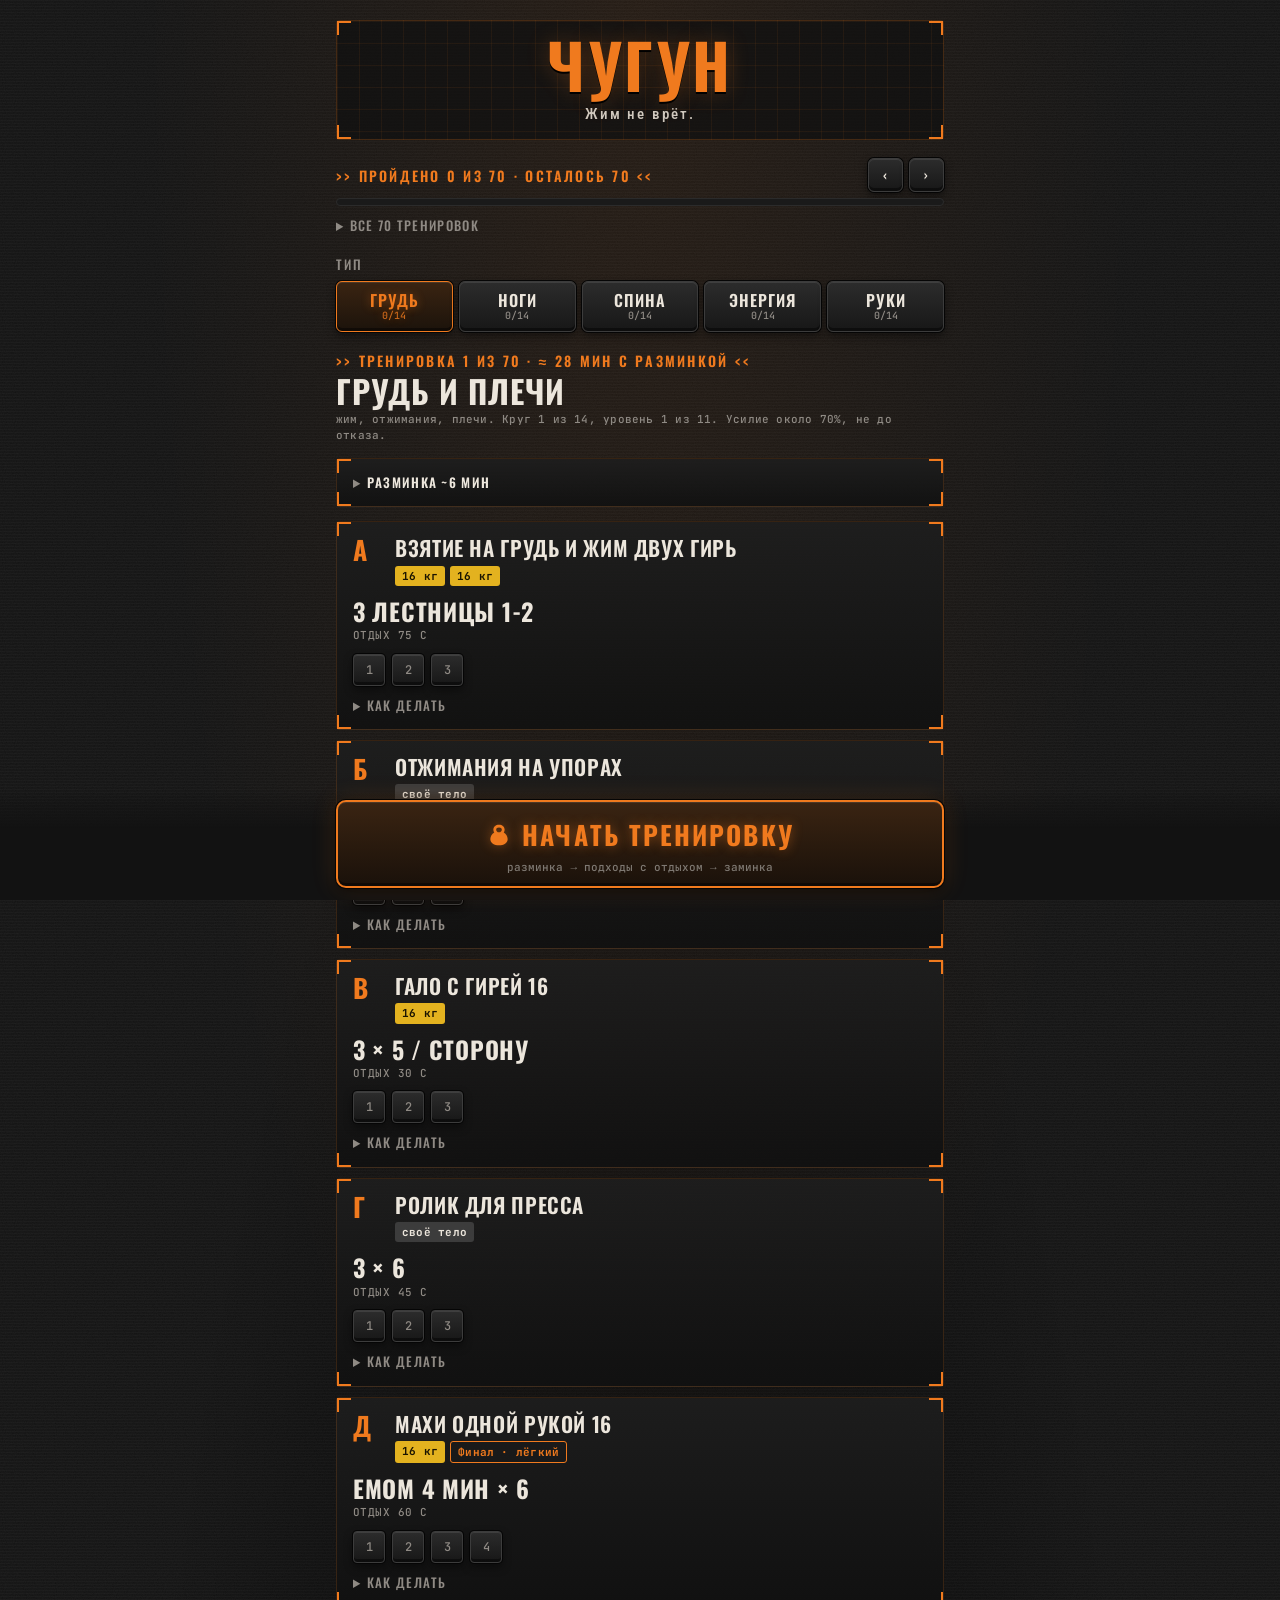
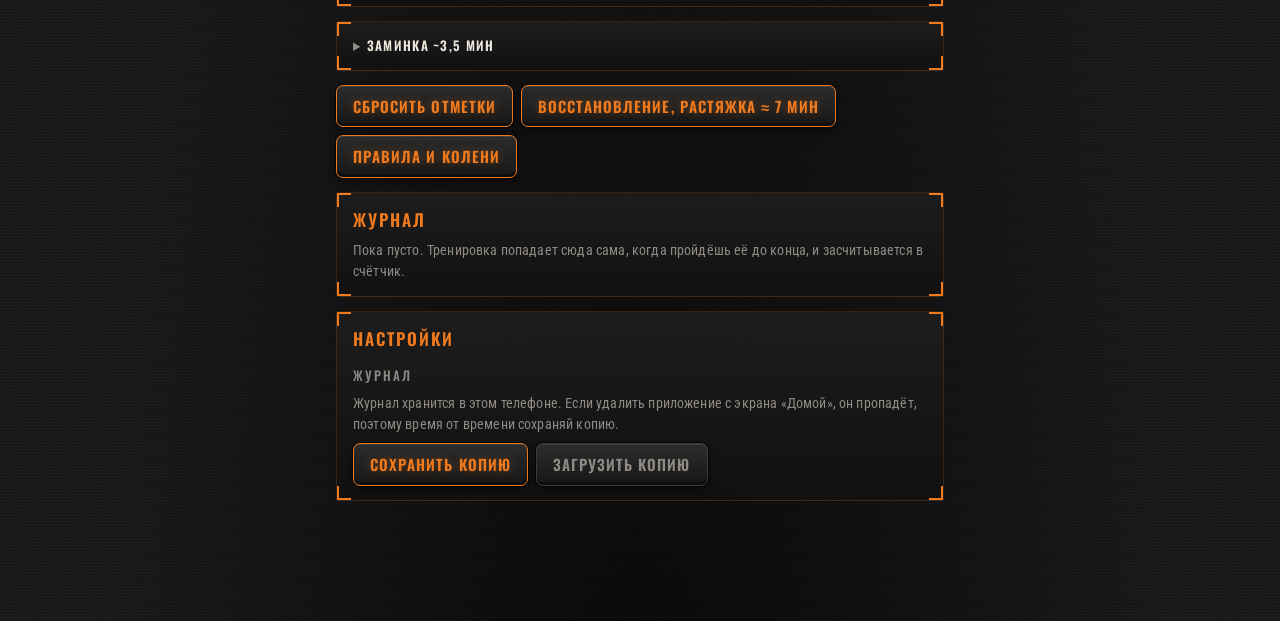
==== commit 128db46a: "Add recovery stretching session Co-Authored-By: Claude Sonnet 5.5 <noreply@anthropic.com> Claude-Ses" ====
--- a/index.html
+++ b/index.html
@@ -47,17 +47,17 @@
 <script>
 const FIGLEN={T:30,HD:10,TH:26,SH:27,UA:17,FA:16},RAD=Math.PI/180;function dn(t){return[Math.sin(t*RAD),Math.cos(t*RAD)]}function up(t){return[Math.sin(t*RAD),-Math.cos(t*RAD)]}function add(t,e,s){return[t[0]+e[0]*s,t[1]+e[1]*s]}function ik(t,e,s,n,a){const o=e[0]-t[0],r=e[1]-t[1];let i=Math.hypot(o,r);const c=s+n-.01;i>c&&(i=c);const l=Math.atan2(r,o),p=Math.acos(Math.max(-1,Math.min(1,(s*s+i*i-n*n)/(2*s*i)))),b=l+a*p,m=[t[0]+s*Math.cos(b),t[1]+s*Math.sin(b)],d=Math.min(1,(s+n)/Math.hypot(o,r));return[m,[t[0]+o*d,t[1]+r*d]]}function solve(t,e){const s=FIGLEN,n=[0,0],a=up(t.t),o=add(n,a,s.T),r=up(t.t+(t.hd||0)),i=add(o,r,s.HD),c=[Math.cos(t.t*RAD),Math.sin(t.t*RAD)];let l=add(o,a,-(t.sh||0)),p=l,b=n,m=n;e&&(l=add(l,c,7),p=add(p,c,-7),b=add(n,c,4),m=add(n,c,-4));const d=t.a2??t.a,f=t.b2??t.b,w=t.u2??t.u,M=t.v2??t.v,x=add(b,dn(t.a),s.TH),u=add(x,dn(t.b),s.SH),h=add(m,dn(d),s.TH),v=add(h,dn(f),s.SH);let k=add(l,dn(t.u),s.UA),y=add(k,dn(t.v),s.FA),A=add(p,dn(w),s.UA),E=add(A,dn(M),s.FA);return{H:n,S:o,Hd:i,R1:l,R2:p,H1:b,H2:m,K:x,F:u,K2:h,F2:v,E:k,W:y,E2:A,W2:E,b:t.b,b2:f,v:t.v,v2:M}}const AN={f:"F",f2:"F2",h:"H",w:"W",w2:"W2",k:"K",k2:"K2",s:"S"};function place(t,e){const n=solve(t,e)[AN[t.an||"f"]],a=t.at||[60,112];return[a[0]-n[0],a[1]-n[1]]}const KEYS=["t","a","b","u","v","a2","b2","u2","v2","sh","hd","c","orb"];function lerpPose(t,e,s,n){const a={...t};for(const r of KEYS){const i=t[r],c=e[r];if(i===void 0&&c===void 0)continue;const l=i??(r.endsWith("2")?t[r[0]]:0),p=c??(r.endsWith("2")?e[r[0]]:0);a[r]=l+(p-l)*s}if(!((t.an||"f")===(e.an||"f")&&JSON.stringify(t.at||[60,112])===JSON.stringify(e.at||[60,112]))){const r=place(t,n),i=place(e,n);a.an="h",a.at=[r[0]+(i[0]-r[0])*s,r[1]+(i[1]-r[1])*s]}return a.props=s<.5?t.props:e.props,a.kb=s<.5?t.kb:e.kb,a.ik=s<.5?t.ik:e.ik,a}function pt(t){return t[0].toFixed(1)+","+t[1].toFixed(1)}function drawFig(t,e){const s=t.view==="front",n=solve(e,s),a=place(e,s),o={};for(const u in n)Array.isArray(n[u])&&n[u].length===2&&typeof n[u][0]=="number"&&(o[u]=[n[u][0]+a[0],n[u][1]+a[1]]);const r={...t.props||{},...e.props||{}},i=t.w===24?"var(--k24)":"var(--k16)";let c=null,l=null,p="";if(e.kb==="hip"&&(c=add(o.H,[0,-1],8)),e.kb==="orbit"){const u=add(o.Hd,[0,0],0);p=`<circle cx="${u[0].toFixed(1)}" cy="${u[1].toFixed(1)}" r="15" class="fg-ring"/>`,c=[u[0]+15*Math.cos(e.orb*RAD),u[1]+15*Math.sin(e.orb*RAD)]}if(e.ik&&c){const u=ik(o.R1,c,FIGLEN.UA,FIGLEN.FA,e.ik);o.E=u[0],o.W=u[1];const h=ik(o.R2,c,FIGLEN.UA,FIGLEN.FA,-e.ik);o.E2=h[0],o.W2=h[1]}const b=u=>dn(u);(e.kb==="w"||e.kb==="ww")&&(c=add(o.W,b(n.v),7)),e.kb==="w2"&&(c=add(o.W2,b(n.v2),7)),e.kb==="ww"&&(l=add(o.W2,b(n.v2),7));const m=(u,h,v)=>`<line x1="${u[0].toFixed(1)}" y1="${u[1].toFixed(1)}" x2="${h[0].toFixed(1)}" y2="${h[1].toFixed(1)}" class="${v}"/>`,d=(u,h)=>`<polyline points="${u.map(pt).join(" ")}" class="${h}"/>`;let f="";if(r.ground!==!1&&(f+='<line x1="0" y1="112.5" x2="120" y2="112.5" class="fg-ground"/>'),r.bar&&(f+='<line x1="20" y1="0" x2="100" y2="0" class="fg-bar"/>'),r.wall!==void 0&&(f+=`<line x1="${r.wall}" y1="8" x2="${r.wall}" y2="112" class="fg-bar"/>`),r.bench&&(f+=`<rect x="${r.bench[0]}" y="${r.bench[1]}" width="${r.bench[2]}" height="${112-r.bench[1]}" rx="2" class="fg-prop"/>`),r.block){const u=o[r.block];f+=`<rect x="${(u[0]-8).toFixed(1)}" y="${(u[1]+1).toFixed(1)}" width="16" height="${Math.max(0,111-u[1]).toFixed(1)}" rx="2" class="fg-prop"/>`}f+=p,f+=d([o.H2||o.H,o.K2,o.F2],"fg-far"),f+=m(o.F2,add(o.F2,[Math.cos(n.b2*RAD),-Math.sin(n.b2*RAD)],6),"fg-far"),f+=d([o.R2,o.E2,o.W2],"fg-far"),l&&(f+=bellSvg(l,i,-2));const w=[(o.H[0]+o.S[0])/2,(o.H[1]+o.S[1])/2],M=[Math.cos(e.t*RAD),Math.sin(e.t*RAD)],x=add(w,M,(e.c||0)*2);return f+=`<path d="M${pt(o.H)} Q${pt(x)} ${pt(o.S)}" class="fg-near"/>`,f+=`<circle cx="${o.Hd[0].toFixed(1)}" cy="${o.Hd[1].toFixed(1)}" r="6" class="fg-head"/>`,f+=d([o.H1||o.H,o.K,o.F],"fg-near"),f+=m(o.F,add(o.F,[Math.cos(n.b*RAD),-Math.sin(n.b*RAD)],6),"fg-near"),r.handles&&(f+=`<rect x="${(o.W[0]-5).toFixed(1)}" y="${o.W[1].toFixed(1)}" width="10" height="${Math.max(2,112-o.W[1]).toFixed(1)}" rx="1.5" class="fg-prop"/>`),r.roller&&(f+=`<circle cx="${o.W[0].toFixed(1)}" cy="${(o.W[1]+1).toFixed(1)}" r="5" class="fg-roll"/>`),c&&(f+=bellSvg(c,i,0)),f+=d([o.R1,o.E,o.W],"fg-near"),f}function bellSvg(t,e,s){return`<g transform="translate(${(t[0]+s).toFixed(1)},${t[1].toFixed(1)})"><path d="M-3.2,-4.2 Q0,-8.5 3.2,-4.2" class="fg-handle"/><circle r="5.2" fill="${e}" class="fg-bell"/></g>`}function ease(t){return .5-.5*Math.cos(Math.PI*t)}function poseAt(t,e){const s=t.frames;let n=0;const a=s.map(b=>{const m=(b.hold??250)+(b.ms??700);return n+=m,m});let o=e%n,r=0;for(;o>a[r];)o-=a[r],r++;const i=s[r],c=s[(r+1)%s.length],l=i.hold??250;if(o<=l||c.cut)return i;const p=ease((o-l)/(i.ms??700));return lerpPose(i,c,p,t.view==="front")}typeof module<"u"&&(module.exports={drawFig,poseAt,lerpPose});const MEAS={rdl:["hip","toe"],rdl16:["hip","toe"],swing:["hip","toe"],swing16:["hip","toe"],swing1:["hip","toe"],snatch:["hip"],cleanpress:["hip"],goblet:["knee","toe"],frontsq:["knee","toe"],lunge:["knee","toe"],wallsit:["knee"],slrdl:["hip"],row:["hip"],bridge24:["hip"],bridge:["hip"],pushup:["line"],boom:["line"],pushroll:["line"],roller:["line"],sideplank:["line"],pullup:["elbow"],ladder:["elbow"],kneeraise:["hip"],ltuck:["hip"],hamstr:["hip"],rackhold:["plumb"],complex:["hip"],hollow:[],windmill:[],tgu:[],halo:[],hipflex:["knee"],catcow:[],scap:[],hang:[],child:[],wrist:[],chest:[],calf:[]},f1=t=>t.toFixed(2),P2=t=>f1(t[0])+","+f1(t[1]);function wprof(t,[e,s,n,a]){return t<a?e+(s-e)*Math.sin(t/a*Math.PI/2):s+(n-s)*(1-Math.cos((t-a)/(1-a)*Math.PI/2))}function segPath(t,e,s,n,a=9){const o=e[0]-t[0],r=e[1]-t[1],i=Math.hypot(o,r)||1,c=o/i,l=r/i,p=-l,b=c,m=[],d=[];for(let M=0;M<=a;M++){const x=M/a,u=t[0]+o*x,h=t[1]+r*x,v=wprof(x,s)/2,k=wprof(x,n)/2;m.push([u+p*v,h+b*v]),d.push([u-p*k,h-b*k])}const f=[e[0]+c*s[2]*.55,e[1]+l*s[2]*.55],w=[t[0]-c*s[0]*.55,t[1]-l*s[0]*.55];return{d:`M${P2(m[0])} L${m.slice(1).map(P2).join(" ")} Q${P2(f)} ${P2(d[a])} L${d.slice(0,a).reverse().map(P2).join(" ")} Q${P2(w)} ${P2(m[0])}Z`,inner:(M,x,u,h)=>{const v=[];for(let k=0;k<=6;k++){const y=x+(u-x)*k/6,A=t[0]+o*y,E=t[1]+r*y,S=(h>0?wprof(y,s):wprof(y,n))/2*M*h;v.push([A+p*S,E+b*S])}return`M${P2(v[0])} L${v.slice(1).map(P2).join(" ")}`}}}function torsoPath(t,e,s,n,a){const o=[(t[0]+e[0])/2,(t[1]+e[1])/2],r=[Math.cos(n*RAD),Math.sin(n*RAD)],i=[o[0]+r[0]*s*2,o[1]+r[1]*s*2],c=h=>[(1-h)*(1-h)*t[0]+2*(1-h)*h*i[0]+h*h*e[0],(1-h)*(1-h)*t[1]+2*(1-h)*h*i[1]+h*h*e[1]],l=h=>{const v=2*(1-h)*(i[0]-t[0])+2*h*(e[0]-i[0]),k=2*(1-h)*(i[1]-t[1])+2*h*(e[1]-i[1]),y=Math.hypot(v,k)||1;return[v/y,k/y]},p=a?[5.4,4.6,6.6,7.4]:[4.4,3.6,6.4,4.6],b=a?[5.4,4.6,6.6,7.4]:[5.6,4.2,4.6,4.4],m=(h,v)=>{const k=[0,.38,.78,1];for(let y=0;y<3;y++)if(v<=k[y+1]){const A=(v-k[y])/(k[y+1]-k[y]);return h[y]+(h[y+1]-h[y])*(.5-.5*Math.cos(Math.PI*A))}return h[3]},d=[],f=[],w=12;for(let h=0;h<=w;h++){const v=h/w,k=c(v),y=l(v),A=y[1],E=-y[0],S=A*r[0]+E*r[1]>=0?1:-1,_=m(p,v),g=m(b,v);d.push([k[0]+A*S*_,k[1]+E*S*_]),f.push([k[0]-A*S*g,k[1]-E*S*g])}const M=`M${P2(d[0])} L${d.slice(1).map(P2).join(" ")} L${f.slice().reverse().map(P2).join(" ")}Z`,x=[],u=(h,v)=>{const k=c(h),y=l(h),A=y[1],E=-y[0],S=A*r[0]+E*r[1]>=0?1:-1;return[k[0]+A*S*v,k[1]+E*S*v]};return a?(x.push(`M${P2(u(.86,0))} L${P2(u(.12,0))}`),x.push(`M${P2(u(.7,-5.4))} Q${P2(u(.8,0))} ${P2(u(.7,5.4))}`),[.22,.34,.46].forEach(h=>x.push(`M${P2(u(h,-2.4))} L${P2(u(h,2.4))}`))):(x.push(`M${P2(u(.6,3.4))} Q${P2(u(.7,6.2))} ${P2(u(.88,4.8))}`),[.18,.3,.42].forEach(h=>x.push(`M${P2(u(h,1))} L${P2(u(h,3.2))}`)),x.push(`M${P2(u(.5,-3))} Q${P2(u(.75,-3.6))} ${P2(u(.95,-2.4))}`)),{d:M,det:x.join(" ")}}function footPath(t,e){const s=dn(e),n=[Math.cos(e*RAD),-Math.sin(e*RAD)];return`M${[add(add(t,n,-2.4),s,1.4),add(add(t,n,7.6),s,1.4),add(add(t,n,6.8),s,-.8),add(add(t,n,2),s,-2.4),add(add(t,n,-1.8),s,-1.8)].map(P2).join(" L")}Z`}function bellPro(t,e,s){const n=e===24?6.1:5.3,a=e===24?"var(--k24)":"var(--k16)",o=t[0]+s,r=t[1];return`<g transform="translate(${f1(o)},${f1(r)})" class="fg-kb"><path d="M${-n*.62},${-n*.55} C${-n*.75},${-n-4.8} ${n*.75},${-n-4.8} ${n*.62},${-n*.55}" class="fg-kbh"/>
   <path d="M${-n*.55},${n*.88} A${n} ${n} 0 1 1 ${n*.55},${n*.88} Z" fill="${a}" class="fg-kbb"/><path d="M${-n*.6},${-n*.2} A${n*.75} ${n*.75} 0 0 1 ${-n*.05},${-n*.72}" class="fg-kbhl"/>
-  <text x="0" y="${n*.42}" class="fg-kbt">${e}</text></g>`}function angArc(t,e,s,n){const a=Math.atan2(e[1]-t[1],e[0]-t[0]);let r=Math.atan2(s[1]-t[1],s[0]-t[0])-a;for(;r>Math.PI;)r-=2*Math.PI;for(;r<-Math.PI;)r+=2*Math.PI;const i=[t[0]+n*Math.cos(a),t[1]+n*Math.sin(a)],c=[t[0]+n*Math.cos(a+r),t[1]+n*Math.sin(a+r)],l=a+r/2,p=Math.round(Math.abs(r)/RAD),b=[t[0]+(n+4.6)*Math.cos(l),t[1]+(n+4.6)*Math.sin(l)+1.2];return`<path d="M${P2(i)} A${n} ${n} 0 0 ${r>0?1:0} ${P2(c)}" class="fg-arc"/><text x="${f1(b[0])}" y="${f1(b[1])}" class="fg-txt" text-anchor="middle">${p}°</text>`}function drawFigPro(t,e,s,n){const a=t.view==="front",o=g=>{const j=solve(g,a),F=place(g,a),H={};for(const W in j){const I=j[W];Array.isArray(I)&&I.length===2&&typeof I[0]=="number"&&(H[W]=[I[0]+F[0],I[1]+F[1]])}return H._P=j,H},r=o(e),i=r._P,c={...t.props||{},...e.props||{}};let l=null,p=null,b="";if(e.kb==="hip"&&(l=add(r.H,[0,-1],8.5)),e.kb==="orbit"&&(l=[r.Hd[0]+15*Math.cos(e.orb*RAD),r.Hd[1]+15*Math.sin(e.orb*RAD)],b=`<circle cx="${f1(r.Hd[0])}" cy="${f1(r.Hd[1])}" r="15" class="fg-ring"/>`),e.ik&&l){const g=ik(r.R1,l,FIGLEN.UA,FIGLEN.FA,e.ik);r.E=g[0],r.W=g[1];const j=ik(r.R2,l,FIGLEN.UA,FIGLEN.FA,-e.ik);r.E2=j[0],r.W2=j[1]}(e.kb==="w"||e.kb==="ww")&&(l=add(r.W,dn(i.v),7.5)),e.kb==="w2"&&(l=add(r.W2,dn(i.v2),7.5)),e.kb==="ww"&&(p=add(r.W2,dn(i.v2),7.5));let m="";if(c.ground!==!1){m+='<line x1="0" y1="112.6" x2="120" y2="112.6" class="fg-ground"/>';for(let g=5;g<120;g+=5)m+=`<line x1="${g}" y1="112.6" x2="${g}" y2="${g%10?114.2:115.4}" class="fg-tick"/>`}if(c.bar&&(m+='<line x1="18" y1="0" x2="102" y2="0" class="fg-bar"/><line x1="18" y1="-3" x2="18" y2="3" class="fg-tick"/><line x1="102" y1="-3" x2="102" y2="3" class="fg-tick"/>'),c.wall!==void 0&&(m+=`<line x1="${c.wall}" y1="8" x2="${c.wall}" y2="112" class="fg-bar"/>`),c.bench&&(m+=`<rect x="${c.bench[0]}" y="${c.bench[1]}" width="${c.bench[2]}" height="${112-c.bench[1]}" class="fg-prop"/>`),c.block){const g=r[c.block];m+=`<rect x="${f1(g[0]-8)}" y="${f1(g[1]+1)}" width="16" height="${f1(Math.max(0,111-g[1]))}" class="fg-prop"/>`}if(s){const g=o(s);m+=`<g class="fg-ghost"><path d="M${P2(g.F)} L${P2(g.K)} L${P2(g.H)} L${P2(g.S)} L${P2(g.Hd)} M${P2(g.R1)} L${P2(g.E)} L${P2(g.W)}"/></g>`}const d=MEAS[n]||[];let f="";const w=add(r.F,[Math.cos(i.b*RAD),-Math.sin(i.b*RAD)],7);if(d.includes("toe")&&c.ground!==!1&&(f+=`<line x1="${f1(w[0])}" y1="112" x2="${f1(w[0])}" y2="${f1(Math.min(r.K[1],r.H[1])-10)}" class="fg-guide"/><text x="${f1(w[0]+1.4)}" y="109.6" class="fg-txt">НОСОК</text>`),d.includes("plumb")&&(f+=`<line x1="${f1(r.F[0]+2)}" y1="112" x2="${f1(r.F[0]+2)}" y2="${f1(r.Hd[1]-9)}" class="fg-guide"/>`),d.includes("line")){const g=r.S,j=r.F,F=j[0]-g[0],H=j[1]-g[1];f+=`<line x1="${f1(g[0]+F*-.25)}" y1="${f1(g[1]+H*-.25)}" x2="${f1(g[0]+F*1.08)}" y2="${f1(g[1]+H*1.08)}" class="fg-guide"/><text x="${f1(g[0]+F*.45)}" y="${f1(g[1]+H*.45-9)}" class="fg-txt" text-anchor="middle">ОДНА ЛИНИЯ</text>`}const M=`<path d="${segPath(r.H2||r.H,r.K2,[8.6,9.8,5.8,.3],[8.6,9.2,5.8,.35]).d}"/><path d="${segPath(r.K2,r.F2,[5.4,5.4,3.4,.4],[5.4,7,3.4,.3]).d}"/><path d="${footPath(r.F2,i.b2)}"/>
+  <text x="0" y="${n*.42}" class="fg-kbt">${e}</text></g>`}function angArc(t,e,s,n){const a=Math.atan2(e[1]-t[1],e[0]-t[0]);let r=Math.atan2(s[1]-t[1],s[0]-t[0])-a;for(;r>Math.PI;)r-=2*Math.PI;for(;r<-Math.PI;)r+=2*Math.PI;const i=[t[0]+n*Math.cos(a),t[1]+n*Math.sin(a)],c=[t[0]+n*Math.cos(a+r),t[1]+n*Math.sin(a+r)],l=a+r/2,p=Math.round(Math.abs(r)/RAD),b=[t[0]+(n+4.6)*Math.cos(l),t[1]+(n+4.6)*Math.sin(l)+1.2];return`<path d="M${P2(i)} A${n} ${n} 0 0 ${r>0?1:0} ${P2(c)}" class="fg-arc"/><text x="${f1(b[0])}" y="${f1(b[1])}" class="fg-txt" text-anchor="middle">${p}°</text>`}function drawFigPro(t,e,s,n){const a=t.view==="front",o=g=>{const H=solve(g,a),I=place(g,a),j={};for(const W in H){const F=H[W];Array.isArray(F)&&F.length===2&&typeof F[0]=="number"&&(j[W]=[F[0]+I[0],F[1]+I[1]])}return j._P=H,j},r=o(e),i=r._P,c={...t.props||{},...e.props||{}};let l=null,p=null,b="";if(e.kb==="hip"&&(l=add(r.H,[0,-1],8.5)),e.kb==="orbit"&&(l=[r.Hd[0]+15*Math.cos(e.orb*RAD),r.Hd[1]+15*Math.sin(e.orb*RAD)],b=`<circle cx="${f1(r.Hd[0])}" cy="${f1(r.Hd[1])}" r="15" class="fg-ring"/>`),e.ik&&l){const g=ik(r.R1,l,FIGLEN.UA,FIGLEN.FA,e.ik);r.E=g[0],r.W=g[1];const H=ik(r.R2,l,FIGLEN.UA,FIGLEN.FA,-e.ik);r.E2=H[0],r.W2=H[1]}(e.kb==="w"||e.kb==="ww")&&(l=add(r.W,dn(i.v),7.5)),e.kb==="w2"&&(l=add(r.W2,dn(i.v2),7.5)),e.kb==="ww"&&(p=add(r.W2,dn(i.v2),7.5));let m="";if(c.ground!==!1){m+='<line x1="0" y1="112.6" x2="120" y2="112.6" class="fg-ground"/>';for(let g=5;g<120;g+=5)m+=`<line x1="${g}" y1="112.6" x2="${g}" y2="${g%10?114.2:115.4}" class="fg-tick"/>`}if(c.bar&&(m+='<line x1="18" y1="0" x2="102" y2="0" class="fg-bar"/><line x1="18" y1="-3" x2="18" y2="3" class="fg-tick"/><line x1="102" y1="-3" x2="102" y2="3" class="fg-tick"/>'),c.wall!==void 0&&(m+=`<line x1="${c.wall}" y1="8" x2="${c.wall}" y2="112" class="fg-bar"/>`),c.bench&&(m+=`<rect x="${c.bench[0]}" y="${c.bench[1]}" width="${c.bench[2]}" height="${112-c.bench[1]}" class="fg-prop"/>`),c.block){const g=r[c.block];m+=`<rect x="${f1(g[0]-8)}" y="${f1(g[1]+1)}" width="16" height="${f1(Math.max(0,111-g[1]))}" class="fg-prop"/>`}if(s){const g=o(s);m+=`<g class="fg-ghost"><path d="M${P2(g.F)} L${P2(g.K)} L${P2(g.H)} L${P2(g.S)} L${P2(g.Hd)} M${P2(g.R1)} L${P2(g.E)} L${P2(g.W)}"/></g>`}const d=MEAS[n]||[];let f="";const w=add(r.F,[Math.cos(i.b*RAD),-Math.sin(i.b*RAD)],7);if(d.includes("toe")&&c.ground!==!1&&(f+=`<line x1="${f1(w[0])}" y1="112" x2="${f1(w[0])}" y2="${f1(Math.min(r.K[1],r.H[1])-10)}" class="fg-guide"/><text x="${f1(w[0]+1.4)}" y="109.6" class="fg-txt">НОСОК</text>`),d.includes("plumb")&&(f+=`<line x1="${f1(r.F[0]+2)}" y1="112" x2="${f1(r.F[0]+2)}" y2="${f1(r.Hd[1]-9)}" class="fg-guide"/>`),d.includes("line")){const g=r.S,H=r.F,I=H[0]-g[0],j=H[1]-g[1];f+=`<line x1="${f1(g[0]+I*-.25)}" y1="${f1(g[1]+j*-.25)}" x2="${f1(g[0]+I*1.08)}" y2="${f1(g[1]+j*1.08)}" class="fg-guide"/><text x="${f1(g[0]+I*.45)}" y="${f1(g[1]+j*.45-9)}" class="fg-txt" text-anchor="middle">ОДНА ЛИНИЯ</text>`}const M=`<path d="${segPath(r.H2||r.H,r.K2,[8.6,9.8,5.8,.3],[8.6,9.2,5.8,.35]).d}"/><path d="${segPath(r.K2,r.F2,[5.4,5.4,3.4,.4],[5.4,7,3.4,.3]).d}"/><path d="${footPath(r.F2,i.b2)}"/>
    <path d="${segPath(r.R2,r.E2,[5.8,6.6,4.2,.4],[5.8,6.4,4.2,.45]).d}"/><path d="${segPath(r.E2,r.W2,[4.6,5,3,.25],[4.6,5,3,.25]).d}"/><circle cx="${f1(r.W2[0])}" cy="${f1(r.W2[1])}" r="2.3"/>`;m+=b+`<g class="fg-farg">${M}</g>`,p&&(m+=bellPro(p,t.w||16,-2.2));const x=torsoPath(r.H,r.S,e.c||0,e.t,a),u=up(e.t+(e.hd||0)),h=add(r.S,u,3.5),v=[Math.cos((e.t+(e.hd||0))*RAD),Math.sin((e.t+(e.hd||0))*RAD)],k=add(add(r.Hd,v,5.4),u,-.6),y=add(r.Hd,v,-.8);m+=`<g class="fg-body"><path d="${x.d}"/><path d="${segPath(r.S,h,[5,4.4,4,.5],[5,4.4,4,.5]).d}"/>
    <circle cx="${f1(r.Hd[0])}" cy="${f1(r.Hd[1])}" r="5.6"/>${a?"":`<path d="M${P2(add(r.Hd,v,5.1))} L${P2(k)} L${P2(add(add(r.Hd,v,5),u,-1.8))}"/>`}</g>
-   <g class="fg-det"><path d="${x.det}"/>${a?"":`<circle cx="${f1(y[0])}" cy="${f1(y[1])}" r="1"/>`}</g>`;const A=segPath(r.H1||r.H,r.K,[9,10.2,6,.3],[9,9.4,6,.35]),E=segPath(r.K,r.F,[5.6,5.6,3.4,.4],[5.6,7.4,3.4,.3]);m+=`<g class="fg-body"><path d="${A.d}"/><path d="${E.d}"/><path d="${footPath(r.F,i.b)}"/></g><g class="fg-det"><path d="${A.inner(.35,.18,.82,1)} ${E.inner(.45,.15,.6,-1)}"/></g>`,c.handles&&(m+=`<rect x="${f1(r.W[0]-5)}" y="${f1(r.W[1]+.5)}" width="10" height="${f1(Math.max(2,112-r.W[1]-.5))}" class="fg-prop"/>`),c.roller&&(m+=`<circle cx="${f1(r.W[0])}" cy="${f1(r.W[1]+1)}" r="5" class="fg-roll"/><circle cx="${f1(r.W[0])}" cy="${f1(r.W[1]+1)}" r="1.4" class="fg-tick"/>`),l&&(m+=bellPro(l,t.w||16,0));const S=segPath(r.R1,r.E,[6,7,4.4,.4],[6,6.6,4.4,.45]),_=segPath(r.E,r.W,[4.8,5.2,3.2,.25],[4.8,5.2,3.2,.25]);return m+=`<g class="fg-body"><path d="${S.d}"/><path d="${_.d}"/><circle cx="${f1(r.W[0])}" cy="${f1(r.W[1])}" r="2.4"/></g><g class="fg-det"><path d="${S.inner(.3,.2,.75,1)}"/></g>`,m+=`<g class="fg-joint">${[r.H1||r.H,r.K,r.E,r.R1].map(g=>`<circle cx="${f1(g[0])}" cy="${f1(g[1])}" r=".8"/>`).join("")}</g>`,d.includes("hip")&&(f+=angArc(r.H,r.S,r.K,6)),d.includes("knee")&&(f+=angArc(r.K,r.H1||r.H,r.F,5)),d.includes("elbow")&&(f+=angArc(r.E,r.R1,r.W,4.5)),m+`<g class="fg-meas">${f}</g>`}const STAND={t:0,a:3,b:-3,u:0,v:0},HANG={t:0,a:8,b:-35,u:180,v:180,sh:-4,an:"w",at:[60,0],props:{bar:!0,ground:!1}},PU_TOP={t:-4,a:12,b:-35,u:18,v:172,sh:0,an:"w",at:[60,0],props:{bar:!0,ground:!1}},PUSH_TOP={t:63,a:-63,b:-63,u:0,v:0,an:"f",at:[18,112],props:{handles:!0}},PUSH_BOT={t:74,a:-74,b:-74,u:-75,v:30,an:"f",at:[18,112],props:{handles:!0}},ROLL_IN={t:62,a:10,b:-90,u:0,v:0,an:"k",at:[22,112],props:{roller:!0}},ROLL_OUT={t:80,a:-70,b:-90,u:75,v:75,an:"k",at:[22,112],props:{roller:!0}},RDL_TOP={t:0,a:4,b:-4,u:0,v:0,an:"f",at:[58,112]},RDL_BOT={t:72,a:20,b:-8,u:0,v:0,an:"f",at:[58,112]},HIKE={t:62,a:24,b:-10,u:-28,v:-32,an:"f",at:[54,112]},SW_TOP={t:-4,a:0,b:0,u:88,v:88,an:"f",at:[54,112]},RACK={t:0,a:2,b:-2,u:12,v:168,an:"f",at:[56,112]},PRESS={t:-2,a:2,b:-2,u:178,v:180,an:"f",at:[56,112]},HANGBELL={t:0,a:3,b:-3,u:0,v:0,an:"f",at:[56,112]},ROW_B={t:72,a:24,b:-10,u:0,v:0,u2:38,v2:38,an:"f",at:[50,112]},ROW_T={t:72,a:24,b:-10,u:-100,v:-4,u2:38,v2:38,an:"f",at:[50,112]},FIGS={rdl:{w:24,frames:[{...RDL_TOP,kb:"w",hold:400},{...RDL_BOT,kb:"w",hold:400}]},rdl16:{w:16,frames:[{...RDL_TOP,kb:"w",hold:400},{...RDL_BOT,kb:"w",hold:400}]},swing16:{w:16,frames:[{...HIKE,kb:"w",hold:120,ms:550},{...SW_TOP,kb:"w",hold:200,ms:550}]},swing:{w:24,frames:[{...HIKE,kb:"w",hold:120,ms:550},{...SW_TOP,kb:"w",hold:200,ms:550}]},snatch:{w:16,frames:[{...HIKE,kb:"w",hold:120,ms:420},{t:-2,a:0,b:0,u:110,v:200,an:"f",at:[54,112],kb:"w",hold:0,ms:300},{t:-2,a:0,b:0,u:178,v:180,an:"f",at:[54,112],kb:"w",hold:450,ms:600}]},cleanpress:{w:16,frames:[{...HANGBELL,kb:"ww",hold:300,ms:500},{...HIKE,an:"f",at:[56,112],kb:"ww",hold:100,ms:450},{...RACK,kb:"ww",hold:450,ms:700},{...PRESS,kb:"ww",hold:450,ms:700},{...RACK,kb:"ww",hold:300,ms:500}]},pullup:{w:0,frames:[{...HANG,hold:400,ms:900},{...PU_TOP,hold:400,ms:900}]},scap:{w:0,frames:[{...HANG,hold:300,ms:600},{...HANG,sh:3,hold:500,ms:600}]},hang:{w:0,frames:[{...HANG,hold:900,ms:900},{...HANG,sh:-2,a:10,hold:900,ms:900}]},kneeraise:{w:0,frames:[{...HANG,sh:0,a:6,b:-10,hold:300,ms:800},{...HANG,sh:0,t:-12,a:100,b:5,hold:500,ms:900}]},pushup:{w:0,frames:[{...PUSH_TOP,hold:300,ms:900},{...PUSH_BOT,hold:300,ms:700}]},roller:{w:0,frames:[{...ROLL_IN,hold:400,ms:1300},{...ROLL_OUT,hold:500,ms:1100}]},windmill:{w:16,view:"front",frames:[{t:0,a:14,b:14,a2:-14,b2:-14,u:180,v:180,u2:0,v2:0,an:"f",at:[84,112],kb:"w",hold:400,ms:1300},{t:-58,a:24,b:14,a2:-4,b2:-14,u:180,v:180,u2:0,v2:0,an:"f",at:[84,112],kb:"w",hold:600,ms:1200}]},swing1:{w:24,frames:[{...HIKE,u2:-10,v2:-10,kb:"w",hold:120,ms:550},{...SW_TOP,u2:0,v2:0,kb:"w",hold:200,ms:550}]},row:{w:24,props:{block:"W2"},frames:[{...ROW_B,kb:"w",hold:300,ms:700},{...ROW_T,kb:"w",hold:500,ms:800}]},bridge24:{w:24,props:{bench:[2,90,40]},frames:[{t:-75,a:112,b:-10,u:82,v:82,an:"f",at:[82,112],kb:"hip",ik:1,hold:300,ms:800},{t:-90,a:90,b:0,u:105,v:105,an:"f",at:[82,112],kb:"hip",ik:1,hold:700,ms:800}]},bridge:{w:0,frames:[{t:-90,a:125,b:-39,u:90,v:90,an:"h",at:[52,106],hold:300,ms:800},{t:-115.6,a:100,b:-30,u:95,v:95,an:"f",at:[56.3,112],hold:600,ms:800}]},slrdl:{w:16,frames:[{t:0,a:3,b:-3,a2:0,b2:0,u:0,v:0,an:"f",at:[60,112],kb:"w",hold:400,ms:1100},{t:80,a:12,b:-6,a2:-98,b2:-98,u:0,v:0,an:"f",at:[60,112],kb:"w",hold:600,ms:1100}]},wallsit:{w:0,props:{wall:30},frames:[{t:0,a:62,b:0,u:30,v:70,an:"h",at:[36,72],hold:1500,ms:900},{t:0,a:58,b:-2,u:30,v:70,an:"h",at:[36,71],hold:1500,ms:900}]},tgu:{w:16,frames:[{t:-90,a:135,b:30,a2:90,b2:90,u:180,v:180,u2:100,v2:100,an:"h",at:[50,104],kb:"w",hold:400,ms:800},{t:-65,a:135,b:30,a2:90,b2:90,u:180,v:180,u2:-10,v2:-90,an:"h",at:[50,104],kb:"w",hold:300,ms:800},{t:-40,a:135,b:30,a2:90,b2:90,u:180,v:180,u2:-20,v2:-20,an:"h",at:[50,104],kb:"w",hold:300,ms:900},{t:-75,a:95,b:10,a2:60,b2:60,u:180,v:180,u2:-15,v2:-15,an:"f",at:[82,110],kb:"w",hold:600,ms:900},{t:-40,a:135,b:30,a2:90,b2:90,u:180,v:180,u2:-20,v2:-20,an:"h",at:[50,104],kb:"w",hold:200,ms:800},{t:-65,a:135,b:30,a2:90,b2:90,u:180,v:180,u2:-10,v2:-90,an:"h",at:[50,104],kb:"w",hold:200,ms:800}]},rackhold:{w:16,frames:[{...RACK,kb:"ww",hold:1500,ms:900},{...RACK,u:14,kb:"ww",hold:1500,ms:900}]},complex:{w:16,frames:[{...ROW_B,u2:0,v2:0,kb:"ww",hold:150,ms:500},{...ROW_T,u2:-100,v2:-4,kb:"ww",hold:250,ms:500},{...ROW_B,u2:0,v2:0,kb:"ww",hold:150,ms:500},{...HANGBELL,an:"f",at:[50,112],kb:"ww",hold:150,ms:450},{...HIKE,an:"f",at:[50,112],kb:"ww",hold:80,ms:450},{...RACK,an:"f",at:[50,112],kb:"ww",hold:300,ms:600},{...PRESS,an:"f",at:[50,112],kb:"ww",hold:300,ms:600},{...RACK,an:"f",at:[50,112],kb:"ww",hold:200,ms:500},{...RDL_TOP,at:[50,112],kb:"ww",hold:150,ms:600},{...RDL_BOT,at:[50,112],kb:"ww",hold:200,ms:600},{...RDL_TOP,at:[50,112],kb:"ww",hold:200,ms:500}]},ladder:{w:0,frames:[{...HANG,hold:200,ms:700},{...PU_TOP,hold:250,ms:700},{...HANG,hold:400,ms:10},{...PUSH_TOP,cut:!0,hold:200,ms:600},{...PUSH_BOT,hold:200,ms:600},{...PUSH_TOP,hold:400,ms:10},{...HANG,cut:!0,hold:0,ms:10}]},pushroll:{w:0,frames:[{...PUSH_TOP,hold:200,ms:700},{...PUSH_BOT,hold:200,ms:600},{...PUSH_TOP,hold:400,ms:10},{...ROLL_IN,cut:!0,hold:250,ms:1100},{...ROLL_OUT,hold:300,ms:1e3},{...ROLL_IN,hold:400,ms:10},{...PUSH_TOP,cut:!0,hold:0,ms:10}]},catcow:{w:0,frames:[{t:78,a:0,b:-90,u:0,v:0,an:"k",at:[42,112],c:-7,hd:45,hold:500,ms:1100},{t:78,a:0,b:-90,u:0,v:0,an:"k",at:[42,112],c:6,hd:-35,hold:500,ms:1100}]},halo:{w:16,view:"front",frames:[0,1,2,3,4].map(t=>({t:0,a:8,b:8,a2:-8,b2:-8,u:20,v:160,an:"f",at:[60,112],kb:"orbit",ik:1,orb:90-t*90,hold:0,ms:600}))},hamstr:{w:0,frames:[{t:5,a:22,b:22,a2:-6,b2:-14,u:0,v:0,an:"f2",at:[44,112],hold:500,ms:1200},{t:62,a:24,b:22,a2:-10,b2:-18,u:20,v:20,an:"f2",at:[44,112],hold:1500,ms:1200}]},hipflex:{w:0,frames:[{t:-3,a:96,b:0,a2:-20,b2:-90,u:0,v:0,an:"k2",at:[40,112],hold:500,ms:1200},{t:-8,a:103,b:0,a2:-36,b2:-90,u:0,v:0,an:"k2",at:[40,112],hold:1500,ms:1200}]},goblet:{w:24,frames:[{t:0,a:2,b:-2,u:25,v:150,an:"f",at:[58,112],kb:"w",hold:300,ms:1e3},{t:30,a:104,b:-30,u:30,v:150,an:"f",at:[58,112],kb:"w",hold:400,ms:900}]},frontsq:{w:16,frames:[{t:0,a:2,b:-2,u:12,v:168,an:"f",at:[58,112],kb:"ww",hold:300,ms:1e3},{t:26,a:100,b:-30,u:14,v:168,an:"f",at:[58,112],kb:"ww",hold:400,ms:900}]},lunge:{w:16,frames:[{t:0,a:0,b:0,a2:0,b2:0,u:25,v:150,an:"f",at:[72,112],kb:"w",hold:300,ms:900},{t:2,a:85,b:-5,a2:-25,b2:-95,u:25,v:150,an:"f",at:[72,112],kb:"w",hold:400,ms:900}]},hollow:{w:0,frames:[{t:-64,a:114,b:114,u:-118,v:-118,an:"h",at:[60,108],hold:1200,ms:900},{t:-67,a:110,b:110,u:-115,v:-115,an:"h",at:[60,108],hold:1200,ms:900}]},sideplank:{w:0,frames:[{t:75,a:-75,b:-75,u:-2,v:90,u2:178,v2:180,an:"f",at:[18,112],hold:1200,ms:900},{t:74,a:-74,b:-74,u:-2,v:90,u2:170,v2:175,an:"f",at:[18,112],hold:1200,ms:900}]},ltuck:{w:0,frames:[{...HANG,sh:0,t:-10,a:95,b:5,hold:1500,ms:800},{...HANG,sh:0,t:-12,a:100,b:8,hold:1500,ms:800}]},boom:{w:0,frames:[{...PUSH_BOT,hold:150,ms:250},{...PUSH_TOP,t:58,a:-58,b:-58,u:0,v:0,hold:250,ms:500}]},child:{w:0,frames:[{t:84,a:67,b:-90,u:68,v:68,hd:-4,c:-3,an:"k",at:[48,112],hold:1200,ms:1500},{t:88,a:67,b:-90,u:78,v:78,hd:-8,c:-4,an:"k",at:[48,112],hold:1200,ms:1500}]},wrist:{w:0,frames:[{t:78,a:0,b:-90,u:0,v:0,hd:20,an:"w",at:[71,112],hold:900,ms:1400},{t:71,a:35,b:-90,u:20,v:20,hd:20,an:"w",at:[71,112],hold:1500,ms:1400}]},chest:{w:0,props:{wall:70},frames:[{t:2,a:0,b:0,u:90,v:180,an:"f",at:[52,112],hold:900,ms:1200},{t:8,a:-14,b:-14,a2:30,b2:-5,u:40,v:180,an:"f",at:[44,112],hold:1500,ms:1200}]},calf:{w:0,props:{wall:92},frames:[{t:24,a:-24,b:-24,a2:25,b2:-23,u:80,v:80,an:"f",at:[24,112],hold:900,ms:1300},{t:29,a:-27,b:-27,a2:31,b2:-29,u:77,v:77,an:"f",at:[24,112],hold:1500,ms:1300}]}};typeof module<"u"&&(module.exports=FIGS);const lv=(t,e,s)=>Math.round(e+(s-e)*t/10),lad=t=>Array.from({length:t},(e,s)=>s+1).join("-"),LADW=t=>t===1?"лестница":t<5?"лестницы":"лестниц",sets=(t,e,s,n)=>{const a=lv(t,s,n);return e?Math.max(2,a-1):a},TOTAL=70,LEVELS=[0,1,2,-1,3,4,5,-1,6,7,8,-1,9,10],TYPE_META=[{t:"Грудь и плечи",d:"Грудь",s:"жим, отжимания, плечи"},{t:"Ноги",d:"Ноги",s:"приседы, выпады, ягодицы"},{t:"Спина и тяги",d:"Спина",s:"подтягивания и тяги"},{t:"Махи и рывок",d:"Энергия",s:"баллистика, бёдра, дыхание"},{t:"Руки и кор",d:"Руки",s:"руки и пресс"}],GEN=[[({L:t,v:e,light:s})=>{const n=[{n:"Взятие на грудь и жим двух гирь",w:[16,16],per:1,how:["Гири между ног, таз назад, спина ровная","Взятие: толчок тазом, гири мягко ложатся на предплечья у груди","Жим: ягодицы и пресс сжаты, выжми вверх, опусти на грудь"]},{n:"Взятие и жим одной рукой",w:[24],per:2,how:["Одна гиря 24, свободная рука в сторону для баланса","Взятие тазом, гиря ложится на предплечье, кисть прямая","Жим строго, без помощи ног. Лестница на одну руку, потом на другую"]},{n:"Двойной жим лестницей",w:[16,16],per:1,how:["Одно взятие в начале каждой ступени","Жимы из стойки без опускания гирь вниз","Между ступенями держи гири на груди и дыши"]}][e],a=t<4?2:t<9?3:4,o=sets(t,s,3,5),r=a*(a+1)/2*n.per;return{id:"cp"+e,n:n.n,fig:"cleanpress",w:n.w,ws:r*6+15,rx:`${o} ${LADW(o)} ${lad(a)}${n.per===2?" на руку":""}`,per:`Лестница ${lad(a)}${n.per===2?" на каждую руку":""}: ступень N = N повторений`,s:o,r:75,how:n.how,sw:"Взятие без подседа, ноги почти прямые. Начал толкать жим ногами — значит устал, сбавь ступень."}},({L:t,v:e,light:s})=>{const n=[{n:"Отжимания на упорах",a:8,b:16,how:["Тело прямое, грудь ниже рук, локти под 45°","Вниз 2 секунды, вверх без рывка","Пресс и ягодицы напряжены, поясница не провисает"]},{n:"Отжимания с паузой 2 с внизу",a:5,b:10,how:["Опустись, замри на 2 секунды у самого низа","Не расслабляй плечи и пресс в паузе","Вверх мощно, локти под 45°"]},{n:"Отжимания на упорах, локти к корпусу",a:6,b:12,how:["Локти идут вдоль корпуса, а не в стороны","Грудь тянется к кистям","Тело прямое от макушки до пяток"]}][e],a=lv(t,n.a,n.b),o=sets(t,s,3,4);return{id:"pp"+e,n:n.n,fig:"pushup",w:[0],ws:a*3+10,rx:`${o} × ${a}`,per:`${a} повторений`,s:o,r:60,how:n.how}},({L:t,v:e,light:s})=>{const n=e===1,a=n?lv(t,2,3):lv(t,5,8),o=s?2:3;return n?{id:"tg",n:"Турецкий подъём до локтя",fig:"tgu",w:[16],ws:a*18,rx:`${o} × ${a} / сторону`,per:`${a} на каждую сторону`,s:o,r:30,how:["Лёжа, гиря в вытянутой руке над плечом, взгляд на гирю","Опора на локоть, затем на ладонь, рука с гирей вертикальна","Вернись тем же путём медленно"],sw:"Гирю не роняй с вертикали: плечо — в суставе, а не в ушах."}:{id:"ha",n:"Гало с гирей 16",fig:"halo",w:[16],ws:a*8,rx:`${o} × ${a} / сторону`,per:`${a} кругов в каждую сторону`,s:o,r:30,how:["Гиря за рожки дном вверх у груди","Веди её вокруг головы близко к шее","Корпус неподвижен, рёбра не выпячивай"]}},({L:t,light:e})=>{const s=lv(t,6,10),n=e?2:3;return{id:"ro",n:"Ролик для пресса",fig:"roller",w:[0],ws:s*4+5,rx:`${n} × ${s}`,per:`${s} выкатываний`,s:n,r:45,how:["Колени на полотенце, таз подкручен","Выкатывайся вперёд, пока пресс держит поясницу","Возвращайся прессом, не тазом"],sw:"Поясница прогнулась — сократи размах."}},({L:t,light:e})=>{const s=e?3:4,n=lv(t,6,9);return{id:"fn",fin:"Финал · лёгкий",n:"Махи одной рукой 16",fig:"swing1",w:[16],knee:1,emom:s,s,ws:60,r:60,rx:`EMOM ${s} мин × ${n}`,per:`${n} махов в начале каждой минуты, руки меняешь каждую минуту`,how:["Плечо прижато, корпус не скручивай","Мах тазом до уровня груди","Дыши ровно, без борьбы"],sw:"Это финал на разогрев и дыхание, не на износ. Лёгкая работа."}}],[({L:t,v:e,light:s})=>{const n=[{n:"Гоблет-присед до дна",fig:"goblet",w:[24],a:8,b:12,how:["Гиря у груди, локти вниз","Сядь до дна, спина прямая, колени по линии носков","Встань, давя в пол всей стопой"]},{n:"Двойной фронтальный присед",fig:"frontsq",w:[16,16],a:6,b:9,how:["Гири в стойке у груди, локти прижаты","Сядь до дна, корпус вертикален","Встань, не роняя локти"]},{n:"Гоблет-присед с паузой 2 с внизу",fig:"goblet",w:[24],a:6,b:10,how:["Сядь до дна и замри на 2 секунды","Спина прямая, колени не заваливай внутрь","Встань без рывка"]}][e],a=lv(t,n.a,n.b),o=sets(t,s,3,5);return{id:"sq"+e,n:n.n,fig:n.fig,w:n.w,knee:1,ws:a*4+10,rx:`${o} × ${a}`,per:`${a} повторений`,s:o,r:75,how:n.how}},({L:t,v:e,light:s})=>{const n=[{n:"Обратные выпады с гирей у груди",w:[16],a:6,b:10,how:["Шаг назад, заднее колено мягко к полу","Переднее колено над стопой, корпус прямой","Встань усилием передней ноги"]},{n:"Обратные выпады с двумя гирями",w:[16,16],a:6,b:9,how:["Гири по бокам, плечи вниз","Шаг назад без раскачки","Встань усилием передней ноги"]},{n:"Обратные выпады с паузой 2 с внизу",w:[16],a:5,b:8,how:["Шаг назад, замри внизу на 2 секунды","Колено над стопой, не уходит внутрь","Вверх мощно передней ногой"]}][e],a=lv(t,n.a,n.b),o=sets(t,s,3,4);return{id:"lg"+e,n:n.n,fig:"lunge",w:n.w,knee:1,ws:a*2*4+10,rx:`${o} × ${a} / ногу`,per:`${a} на каждую ногу`,s:o,r:60,how:n.how}},({L:t,v:e,light:s})=>{const n=[{n:"Румынская тяга",w:[24],a:8,b:12,how:["Колени чуть согнуты и не двигаются","Таз назад, спина прямая, гиря скользит вдоль ног","Встань, сжав ягодицы"]},{n:"Румынская тяга с двумя гирями",w:[16,16],a:8,b:12,how:["По гире в каждой руке, гири по бокам","Колени неподвижны, таз уходит назад","Встань, сжав ягодицы, плечи не поднимай"]},{n:"Румынская тяга с паузой 2 с внизу",w:[24],a:6,b:10,how:["Опустись до натяжения задней поверхности бедра","Замри на 2 секунды","Встань, сжав ягодицы"]}][e],a=lv(t,n.a,n.b),o=s?2:3;return{id:"rd"+e,n:n.n,fig:"rdl",w:n.w,knee:1,ws:a*4+10,rx:`${o} × ${a}`,per:`${a} повторений`,s:o,r:60,how:n.how}},({L:t,light:e})=>{const s=lv(t,10,15),n=sets(t,e,3,4);return{id:"gb",n:"Ягодичный мост с гирей",fig:"bridge24",w:[24],ws:s*3+10,rx:`${n} × ${s}`,per:`${s} повторений, пауза 1 с вверху`,s:n,r:45,how:["Лёжа, стопы у таза, гиря на тазе","Подними таз, сожми ягодицы","Опусти без расслабления"]}},({L:t,light:e})=>{const s=e?3:4,n=lv(t,8,10);return{id:"fn",fin:"Финал · лёгкий",n:"Махи двумя руками 24",fig:"swing",w:[24],knee:1,emom:s,s,ws:60,r:60,rx:`EMOM ${s} мин × ${n}`,per:`${n} махов в начале каждой минуты`,how:["Гиря чуть впереди, таз назад","Резко разогни таз: гиря летит до груди","Руки как верёвки, вверху стоишь прямо"],sw:"Лёгкий финал на разгон крови. Не гонись."}}],[({L:t,v:e,light:s})=>{const n=[{n:"Подтягивания",how:["Хват чуть шире плеч, плечи вниз от ушей","Тяни локти к рёбрам, подбородок над перекладиной","Опускайся подконтрольно до прямых рук"]},{n:"Подтягивания обратным хватом",how:["Ладони к себе, хват на ширине плеч","Тяни грудь к перекладине, локти вниз","Внизу полностью выпрями руки"]},{n:"Подтягивания широким хватом",how:["Хват заметно шире плеч","Тяни грудь к перекладине, лопатки сведены","Без раскачки, вниз подконтрольно"]}][e],a=lv(t,4,8)-(e===2?1:0),o=s?3:t<5?4:5;return{id:"pu"+e,n:n.n,fig:"pullup",w:[0],ws:a*5+8,rx:`${o} × ${a}`,per:`${a} повторений`,s:o,r:75,how:n.how}},({L:t,v:e,light:s})=>{const n=[{n:"Тяга гири в наклоне с опорой",w:[24],a:8,b:12,how:["Рука на опоре, спина параллельна полу","Тяни локоть к бедру, лопатка сводится","Вниз подконтрольно, корпус не крути"]},{n:"Тяга двух гирь в наклоне",w:[16,16],a:8,b:12,how:["Наклон с прямой спиной, гири висят под плечами","Тяни локти к бёдрам","Вниз подконтрольно"]},{n:"Тяга гири с паузой 2 с",w:[24],a:6,b:10,how:["Рука на опоре, спина параллельна полу","Подтяни гирю и замри на 2 секунды","Вниз подконтрольно"]}][e],a=lv(t,n.a,n.b),o=sets(t,s,3,4);return{id:"rw"+e,n:n.n,fig:"row",w:n.w,ws:a*(n.w.length===2?4:8)+10,rx:`${o} × ${n.w.length===2?a:a+" / "+a}`,per:`${a} повторений${n.w.length===2?"":" на каждую руку"}`,s:o,r:60,how:n.how}},({L:t,v:e,light:s})=>{const n=e===1,a=n?lv(t,25,50):lv(t,8,12),o=s?2:3;return n?{id:"hg",n:"Вис на турнике",fig:"hang",w:[0],hold:a,ws:a,rx:`${o} × ${a} с`,per:`${a} секунд виса`,s:o,r:45,how:["Хват на ширине плеч","Плечи чуть оттяни от ушей","Дыши спокойно"]}:{id:"sc",n:"Лопаточные подтягивания",fig:"scap",w:[0],ws:a*3+5,rx:`${o} × ${a}`,per:`${a} повторений`,s:o,r:45,how:["Вис на прямых руках","Опусти плечи и сведи лопатки, тело чуть поднимется","Руки остаются прямыми"]}},({L:t,v:e,light:s})=>{const n=[{n:"Подъём коленей в висе",fig:"kneeraise",a:8,b:12,how:["Вис без раскачки","Подними колени выше таза, подкручивая таз","Вниз 2 секунды, без маятника"]},{n:"Колени к локтям в висе",fig:"ltuck",a:6,b:10,how:["Вис, плечи вниз","Тяни колени к локтям, поясница круглая","Вниз подконтрольно"]},{n:"Подъём коленей в висе, медленно",fig:"kneeraise",a:6,b:10,how:["Вис без раскачки","Вверх 1 секунда, вниз 3 секунды","Таз подкручен весь подход"]}][e],a=lv(t,n.a,n.b),o=s?2:3;return{id:"kr"+e,n:n.n,fig:n.fig,w:[0],ws:a*4+5,rx:`${o} × ${a}`,per:`${a} повторений`,s:o,r:45,how:n.how}},({L:t,light:e})=>{const s=lv(t,20,35),n=e?2:3;return{id:"fn",fin:"Финал · лёгкий",n:"Вис, расслабляем спину",fig:"hang",w:[0],hold:s,ws:s,rx:`${n} × ${s} с`,per:`${s} секунд, спокойно`,s:n,r:20,how:["Повисни и расслабь спину","Можно слегка покачать тазом","Дыши глубоко"]}}],[({L:t,v:e,light:s})=>{const n=[{n:"Русский мах двумя руками",fig:"swing",a:10,b:15,note:"",how:["Гиря чуть впереди, таз назад, закинь гирю между ног","Резко разогни таз: гиря летит до уровня груди за счёт бёдер","Руки как верёвки, вверху стоишь прямо, ягодицы сжаты"]},{n:"Мах одной рукой",fig:"swing1",a:6,b:10,note:", руки меняешь каждую минуту",how:["Хват одной рукой, плечо прижато, корпус не скручивай","Та же работа тазом, гиря до уровня груди","Свободная рука двигается вместе с гирей"]},{n:"Мах с перехватом",fig:"swing1",a:8,b:12,note:", перехват в верхней точке",how:["Мах одной рукой","В верхней точке, когда гиря невесома, перехвати другой рукой","Вниз — как в обычном махе, таз назад"]}][e],a=lv(t,n.a,n.b),o=s?5:lv(t,6,10);return{id:"sw"+e,n:n.n,fig:n.fig,w:[24],knee:1,emom:o,s:o,ws:60,r:90,rx:`EMOM ${o} мин × ${a}`,per:`${a} махов в начале каждой минуты${n.note}`,how:n.how,sw:"Голени почти вертикальны, колени не уходят вперёд. Мах тазом, а не приседом."}},({L:t,v:e,light:s})=>{const n=[{wt:16,a:5,b:8},{wt:24,a:2,b:4},{wt:16,a:5,b:8}][e],a=lv(t,n.a,n.b),o=s?3:lv(t,4,8);return{id:"sn"+e,n:n.wt===24?"Рывок гирей 24":"Рывок",fig:"snatch",w:[n.wt],knee:1,emom:o,s:o,ws:60,r:75,rx:`EMOM ${o} мин × ${a}`,per:`${a} рывков, руки меняешь каждую минуту`,how:["Мах одной рукой между ног","Толчок тазом, локоть ведёт гирю вверх близко к телу","Пробей рукой вверх, гиря мягко ложится на предплечье"],sw:"Вниз гирю сбрасывай тазом, не гаси её коленями."}},({L:t,v:e,light:s})=>{const n=e===1?24:16,a=lv(t,3,n===24?5:6),o=s?2:3;return{id:"wm"+e,n:"Мельница",fig:"windmill",w:[n],ws:a*10,rx:`${o} × ${a} / сторону`,per:`${a} на каждую сторону`,s:o,r:30,how:["Гиря над головой на прямой руке, стопы развёрнуты от гири","Отводи таз в сторону гири, наклоняйся к противоположной стопе","Смотри на гирю, рука вертикальна весь путь"]}},({L:t,light:e})=>{const s=lv(t,20,35),n=e?2:3;return{id:"hl",n:"Лодочка",fig:"hollow",w:[0],hold:s,ws:s,rx:`${n} × ${s} с`,per:`${s} секунд, поясница прижата`,s:n,r:20,how:["Лёжа на спине, поясница прижата к полу","Подними плечи и прямые ноги","Держи, дыши, не заваливай шею"]}},({L:t,light:e})=>{const s=lv(t,20,35),n=e?3:4;return{id:"fn",fin:"Финал · лёгкий",n:"Гиря в стойке у груди",fig:"rackhold",w:[24],hold:s,ws:s,rx:`${n} × ${s} с`,per:`${s} секунд, руки чередуешь`,s:n,r:15,how:["Гиря 24 у груди, локоть на рёбрах","Корпус прямой, ягодицы сжаты","Дыши, чередуй руки с каждым подходом"]}}],[({L:t,v:e,light:s})=>{const n=[{n:"Подтягивания обратным хватом, медленно",a:3,b:6,how:["Ладони к себе, хват на ширине плеч","Вверх 1 секунда, вниз 3 секунды","Внизу полностью выпрями руки"]},{n:"Подтягивания узким хватом, медленно",a:3,b:6,how:["Хват уже плеч, ладони друг к другу или к себе","Вверх 1 секунда, вниз 3 секунды","Локти прижаты к корпусу"]},{n:"Подтягивания с паузой 2 с наверху",a:3,b:5,how:["Подтянись, подбородок над перекладиной","Замри на 2 секунды","Вниз подконтрольно"]}][e],a=lv(t,n.a,n.b),o=sets(t,s,3,4);return{id:"bi"+e,n:n.n,fig:"pullup",w:[0],ws:a*6+8,rx:`${o} × ${a}`,per:`${a} повторений`,s:o,r:75,how:n.how}},({L:t,v:e,light:s})=>{const n=[{n:"Узкие отжимания на упорах",a:6,b:12,how:["Руки уже плеч, локти вдоль корпуса","Тело прямое, пресс напряжён","Выжми трицепсом, не заваливая плечи"]},{n:"Отжимания на упорах, опускание 3 с",a:5,b:9,how:["Опускайся ровно 3 секунды","Внизу не расслабляйся","Вверх уверенно"]},{n:"Узкие отжимания, ноги на диване",a:5,b:10,how:["Ноги на диване, руки на упорах уже плеч","Локти вдоль корпуса","Тело — одна линия"]}][e],a=lv(t,n.a,n.b),o=sets(t,s,3,4);return{id:"tr"+e,n:n.n,fig:"pushup",w:[0],ws:a*3+10,rx:`${o} × ${a}`,per:`${a} повторений`,s:o,r:60,how:n.how}},({L:t,light:e})=>{const s=lv(t,6,10),n=sets(t,e,3,4);return{id:"ro",n:"Ролик для пресса",fig:"roller",w:[0],ws:s*4+5,rx:`${n} × ${s}`,per:`${s} выкатываний`,s:n,r:45,how:["Колени на полотенце, таз подкручен","Выкатывайся вперёд, пока пресс держит поясницу","Возвращайся прессом, не тазом"],sw:"Поясница прогнулась — сократи размах."}},({L:t,light:e})=>{const s=lv(t,20,40),n=e?2:3;return{id:"hl",n:"Лодочка",fig:"hollow",w:[0],hold:s,ws:s,rx:`${n} × ${s} с`,per:`${s} секунд, поясница прижата`,s:n,r:20,how:["Лёжа на спине, поясница прижата к полу","Подними плечи и прямые ноги","Держи, дыши, не заваливай шею"]}},({L:t,light:e})=>{const s=lv(t,20,35),n=e?2:4;return{id:"sp",n:"Боковая планка",fig:"sideplank",w:[0],hold:s,ws:s,rx:`${n} × ${s} с (по ${n/2} на сторону)`,per:`${s} секунд, каждый подход на другую сторону`,s:n,r:20,how:["Локоть под плечом, таз вверх","Тело в одну линию","Подходы чередуй: правая, левая"]}},({L:t,light:e})=>{const s=lv(t,5,8),n=2;return{id:"fn",fin:"Финал · лёгкий",n:"Гало с гирей 16",fig:"halo",w:[16],ws:s*8,rx:`${n} × ${s} / сторону`,per:`${s} кругов в каждую сторону`,s:n,r:20,how:["Гиря за рожки дном вверх у груди","Веди её вокруг головы близко к шее","Корпус неподвижен, рёбра не выпячивай"]}}]],IS_PWA=typeof window<"u"&&!window.claude,STANDALONE=IS_PWA&&(window.matchMedia&&matchMedia("(display-mode: standalone)").matches||navigator.standalone===!0),ANALYSIS=!1;let DELP=null,NOTE="";const API={key(){try{return localStorage.getItem("apiKey")||""}catch{return""}},model(){try{return localStorage.getItem("apiModel")||"claude-sonnet-5-5"}catch{return"claude-sonnet-5-5"}}},WARM_ALL=[{n:"Кошка-корова",fig:"catcow",per:"8 раз, медленно",how:["На четвереньках, руки под плечами","Выдох: круглая спина, голова вниз","Вдох: прогиб, взгляд вперёд"]},{n:"Ягодичный мост",fig:"bridge",per:"12 раз",how:["Лёжа на спине, стопы у таза","Подними таз, сожми ягодицы","Опусти, не расслабляя пресс"]},{n:"Гало с гирей 16",fig:"halo",per:"5 кругов в каждую сторону",how:["Гиря за рожки дном вверх у груди","Веди её вокруг головы близко к шее","Корпус неподвижен, пресс напряжён"]},{n:"Румынская тяга 16",fig:"rdl16",per:"10 раз, медленно",how:["Колени чуть согнуты и не двигаются","Таз назад, спина прямая","Встань, сжав ягодицы"]},{n:"Лёгкие махи 16",fig:"swing16",per:"15 махов",how:["Разогрев шарнира перед тяжёлой работой","Мах тазом, гиря до груди","Колени не проваливаются вперёд"]},{n:"Вис на турнике",fig:"hang",per:"40 секунд",hold:40,how:["Хват на ширине плеч","Плечи чуть оттяни от ушей","Дыши спокойно"]},{n:"Лопаточные подтягивания",fig:"scap",per:"8 раз",how:["Вис на прямых руках","Опусти плечи и сведи лопатки, тело чуть поднимется","Руки остаются прямыми"]}],COOL_ALL=[{n:"Вис на турнике, расслабленно",fig:"hang",per:"40 секунд",hold:40,how:["Повисни и расслабь спину","Можно слегка покачать тазом"]},{n:"Задняя поверхность бедра, правая",fig:"hamstr",per:"40 секунд",hold:40,how:["Правая нога вперёд на пятку, колено прямое","Наклон с прямой спиной до натяжения"]},{n:"Задняя поверхность бедра, левая",fig:"hamstr",per:"40 секунд",hold:40,how:["Левая нога вперёд на пятку","Наклон с прямой спиной"]},{n:"Сгибатели бедра, правая",fig:"hipflex",per:"40 секунд",hold:40,how:["Правое колено на полотенце сзади","Подкрути таз и подай его вперёд","Переднее колено над стопой, не дальше"]},{n:"Сгибатели бедра, левая",fig:"hipflex",per:"40 секунд",hold:40,how:["Левое колено на полотенце сзади","Таз вперёд, корпус прямо"]}],NW={pushs:{n:"Отжимания на упорах, медленно",fig:"pushup",per:"8 раз, 3 секунды вниз",how:["Корпус прямой, локти под 45°","Вниз 3 секунды, вверх без рывка","Вверху разведи лопатки"]},cleanw:{n:"Двойное взятие на грудь 16 + 16, лёгко",fig:"cleanpress",per:"4 раза",how:["Гири между ног, таз назад","Толчок тазом, гири мягко на грудь","Опусти и сбрось в мах"]},swing1w:{n:"Мах одной рукой 16",fig:"swing1",per:"6 раз в каждую руку",how:["Плечо прижато, корпус не скручивай","Мах тазом до уровня груди","Меняй руку без остановки"]},snw:{n:"Рывок 16, вполсилы",fig:"snatch",per:"4 раза в каждую руку",how:["Мах между ног, толчок тазом","Локоть ведёт гирю близко к телу","Гиря мягко ложится на предплечье"]},gobw:{n:"Гоблет-присед 16 с паузой",fig:"goblet",per:"6 раз, пауза 2 с внизу",how:["Гиря у груди, локти внутрь колен","Сядь до дна, спина прямая","Вставай, давя в пол всей стопой"]},lungew:{n:"Обратный выпад без веса",fig:"lunge",per:"6 раз на ногу",how:["Шаг назад, колено мягко к полу","Переднее колено над стопой","Вставай усилием передней ноги"]},bridge1:{n:"Ягодичный мост с паузой",fig:"bridge",per:"10 раз, пауза 2 с вверху",how:["Стопы у таза, подними таз","Сожми ягодицы и держи 2 секунды","Опусти без расслабления"]},sidepl:{n:"Боковая планка",fig:"sideplank",per:"40 секунд, смени сторону на 20-й",hold:40,how:["Локоть под плечом, таз вверх","Тело в одну линию","Смени сторону на 20-й секунде"]},chest:{fig:"chest",n:"Грудные у дверного проёма",per:"40 секунд, 20 на руку",hold:40,how:["Предплечье на косяк, шаг вперёд","Грудь раскрывается, плечо не поднимай","На 20-й секунде смени руку"]},child:{fig:"child",n:"Детская поза",per:"40 секунд",hold:40,how:["Сядь на пятки, руки вытяни вперёд по полу","Лоб вниз, дыши в поясницу","Руки сдвинь чуть вправо, затем влево"]},wrist:{fig:"wrist",n:"Предплечья и запястья",per:"40 секунд",hold:40,how:["На четвереньках, ладони развёрнуты к коленям","Слегка откинься назад, тянется предплечье","На 20-й секунде поверни ладони тыльной стороной"]},calf:{fig:"calf",n:"Икры у стены",per:"40 секунд, 20 на ногу",hold:40,how:["Руки на стене, одна нога назад","Пятка сзади прижата к полу","На 20-й секунде смени ногу"]},hamb:{n:"Наклон к ногам, ноги вместе",fig:"hamstr",per:"40 секунд",hold:40,how:["Ноги вместе, колени чуть мягкие","Тянись грудью к бёдрам с прямой спиной","Глубже на каждом выдохе"]}};NW.lightpull={n:"Лёгкие подтягивания",fig:"pullup",per:"4 раза, без усилия",how:["Хват чуть шире плеч","Подтянись плавно, не до отказа","Вниз подконтрольно, цель — разогреть спину и локти"]};const WA=WARM_ALL,CA=COOL_ALL,WARMS=[[WA[0],WA[2],WA[5],WA[6],NW.pushs,NW.cleanw],[WA[0],WA[1],WA[3],NW.lungew,NW.gobw,NW.sidepl],[WA[0],WA[2],WA[5],WA[6],NW.lightpull,WA[3]],[WA[0],WA[2],WA[3],WA[4],NW.swing1w,NW.snw],[WA[0],WA[5],WA[6],NW.pushs,NW.lightpull,NW.sidepl]],COOLS=[[CA[0],NW.chest,NW.child,NW.wrist],[CA[1],CA[2],CA[3],CA[4],NW.calf],[CA[0],NW.child,NW.wrist,CA[1],CA[2]],[CA[0],NW.hamb,CA[3],CA[4],NW.child],[CA[0],NW.wrist,NW.chest,NW.child,CA[1]]],TY=()=>((R?R.n:st.n)-1)%5,WU=t=>WARMS[TY()],CD=t=>COOLS[TY()];let DAYS=[];const $=t=>document.querySelector(t);function load(t,e){try{const s=localStorage.getItem(t);return s?JSON.parse(s):e}catch{return e}}function save(t,e){try{localStorage.setItem(t,JSON.stringify(e))}catch{}}const L=t=>String.fromCharCode(1040+t),clamp=(t,e,s)=>Math.max(e,Math.min(s,t));let ADJ=clamp(+load("adj",0)||0,-3,2),marks=load("marks",{}),DB=null,UID=null,SAMPLE=null,IMG=null,BUSY=!1,journal=load("journal",[]);const FILES={},OPEN=new Set;let PGOPEN=!1;const col=()=>DB.collection("data/users/"+UID);function syncSettings(){DB&&col().doc("settings").set({kind:"settings",adj:ADJ}).catch(()=>{})}async function saveEntry(t){if(journal=[t,...journal.filter(e=>e.id!==t.id)].sort((e,s)=>s.ts-e.ts).slice(0,300),DB)try{await col().doc(t.id).set(t);return}catch{}save("journal",journal)}const doneSet=()=>new Set(journal.filter(t=>t&&t.kind==="log"&&typeof t.n=="number").map(t=>t.n));function nextN(){const t=doneSet();for(let e=1;e<=TOTAL;e++)if(!t.has(e))return e;return TOTAL}let st={n:nextN(),free:!1,rules:!1,phase:0,day:0};function ctxFor(t){const e=(t-1)%5,s=Math.floor((t-1)/5),n=LEVELS[Math.min(s,LEVELS.length-1)],a=n===-1,o=a?LEVELS[s-1]-2:n;return{n:t,type:e,r:s,light:a,L:clamp(a?o:o+ADJ,0,10),v:s%3}}function buildDays(){const t=ctxFor(st.n),e=n=>[n,n,n,n],s=TYPE_META[t.type];return[{t:s.t,d:s.d,s:s.s,n:t.n,type:t.type,c:t,ex:GEN[t.type].map(n=>{const a=n(t);return{...a,k:0,note:"",rx:e(a.rx),per:e(a.per),s:e(a.s),r:e(a.r),hold:a.hold?e(a.hold):void 0,emom:a.emom?e(a.emom):void 0}})}]}DAYS=buildDays(),DAYS=buildDays();const findEntry=t=>R&&R.entry&&R.entry.id===t?R.entry:journal.find(e=>e.id===t);(async()=>{try{const t=window.claude;if(!t)return;const[e,s,n]=await Promise.all([t.use("db"),t.use("user"),t.use("sample")]);if(n){SAMPLE=n;const a=await n.limits().catch(()=>null);IMG=a&&a.images||null}if(e&&s&&(UID=await s.id().catch(()=>null),UID)){DB=e;const a=await col().doc("settings").get().catch(()=>null);a&&a.exists&&typeof a.data().adj=="number"?(ADJ=clamp(a.data().adj,-3,2),save("adj",ADJ)):syncSettings();const o=load("journal",[]);for(const r of o)try{await col().doc(r.id).set(r)}catch{}o.length&&save("journal",[]),col().where("kind","==","log").orderBy("ts","desc").limit(300).onSnapshot(r=>{journal=r.docs.map(i=>i.data()),!st.free&&!R&&(st.n=nextN()),!R&&!BUSY&&render()},()=>{})}!R&&!BUSY&&render()}catch{}})();const key=(t,e,s)=>`n${R?R.n:st.n}-${s}`,getM=(t,e,s)=>marks[key(t,e,s)]||[];function mark(t,e,s,n){const a=getM(t,e,s);a.includes(n)||(a.push(n),marks[key(t,e,s)]=a,save("marks",marks))}function chip(t){return t===0?'<span class="chip kbw">своё тело</span>':`<span class="chip k${t}">${t} кг</span>`}function figSvg(t,e="fig"){return`<svg class="${e}" viewBox="0 -16 120 140" data-fig="${t}" role="img" aria-label="Схема движения"></svg>`}function fmt(t){return t=Math.max(0,t),Math.floor(t/60)+":"+String(t%60).padStart(2,"0")}function restTxt(t){return t>=120?t/60+" мин":t+" с"}function estimate(t,e){let s=0;return WU(t).forEach(n=>s+=n.hold||40),CD(t).forEach(n=>s+=n.hold||40),DAYS[t].ex.forEach(n=>{const a=n.s[e];if(n.emom){s+=a*60+n.r[e];return}const o=n.hold?n.hold[e]:n.ws||40;s+=a*o+a*n.r[e]}),s-=50,Math.round(s/60)}function seg(){const t=doneSet(),e=t.size,s=ctxFor(st.n);$("#weeklbl").textContent=`Пройдено ${e} из ${TOTAL} · осталось ${TOTAL-e}`;let n=TYPE_META.map(a=>`<div class="gh">${a.d}</div>`).join("");for(let a=1;a<=TOTAL;a++){const o=Math.floor((a-1)/5);n+=`<button class="${t.has(a)?"gd":""}${LEVELS[o]===-1?" lt":""}${a===st.n?" cur":""}" data-n="${a}" aria-label="Тренировка ${a}">${a}</button>`}$("#phases").innerHTML=`<div class="pbar"><i style="width:${(100*e/TOTAL).toFixed(1)}%"></i></div><details class="pgrid" id="pgd"${PGOPEN?" open":""}><summary>Все ${TOTAL} тренировок</summary><div class="g5">${n}</div></details>`,$("#days").innerHTML=TYPE_META.map((a,o)=>{const r=Math.ceil((TOTAL-o)/5),i=[...t].filter(c=>(c-1)%5===o).length;return`<button aria-pressed="${o===s.type}" data-t="${o}">${a.d}<small>${i}/${r}</small></button>`}).join("")}function howBlock(t){return`<div class="howbox">${figSvg(t.fig)}<div><ol>${t.how.map(e=>`<li>${e}</li>`).join("")}</ol>${t.sw?`<p class="sw">${t.sw}</p>`:""}</div></div>`}const SLOGANS=[["Жим не врёт.","Строгий жим. Без ног, без вранья.","Плечи вниз, грудь вперёд.","Лёгкость на выходе — сила на входе."],["Присед до дна. Колени по линии носков.","Шаг назад — и встал сильнее.","Пятки в пол, грудь вперёд.","Ноги делают тело."],["Тяни себя вверх.","Подбородок над перекладиной. Каждый раз.","Лопатки вместе, плечи вниз.","Сильная спина держит всё остальное."],["Таз — двигатель. Гиря — пассажир.","Мах тазом, не коленями.","Рывок не любит сомнений.","Дыши носом, мах за махом."],["Медленно вверх, ещё медленнее вниз.","Руки растут в паузах.","Кор держит всё: не провисай.","Сегодня без спешки."]];function slogan(){const t=Math.floor((Date.now()-new Date(new Date().getFullYear(),0,0))/864e5),e=SLOGANS[(st.n-1)%5];return e[t%e.length]}const KB='<svg class="kbi" viewBox="0 0 24 24" aria-hidden="true"><path fill="currentColor" d="M12 2.5c-3 0-5.2 1.9-5.2 4.6 0 1 .3 1.8.8 2.6A7.5 7.5 0 0 0 4 15.6C4 19.2 7.6 21.5 12 21.5s8-2.3 8-5.9a7.5 7.5 0 0 0-3.6-5.9c.5-.8.8-1.6.8-2.6C17.2 4.4 15 2.5 12 2.5Zm0 2.6c1.5 0 2.6.8 2.6 2 0 .8-.6 1.7-1.6 2.3h-2c-1-.6-1.6-1.5-1.6-2.3 0-1.2 1.1-2 2.6-2Z" fill-rule="evenodd"/></svg>';function render(){if(BUSY)return;R||(DAYS=buildDays()),seg();const t=document.getElementById("slogan");t&&(t.textContent=slogan());const e=$("#view");if(st.rules){e.innerHTML=rules(),$("#startbar").hidden=!0;return}$("#startbar").hidden=!1;const s=DAYS[st.day],n=st.phase,a=s.ex.some((l,p)=>getM(n,st.day,p).length),o=s.ex.every((l,p)=>getM(n,st.day,p).length>=l.s[n]),r=s.c,i=doneSet().has(st.n);let c=`<div class="dayhead"><div class="label">Тренировка ${st.n} из ${TOTAL} · ≈ ${estimate(st.day,n)} мин с разминкой</div><h2>${s.t}</h2>
+   <g class="fg-det"><path d="${x.det}"/>${a?"":`<circle cx="${f1(y[0])}" cy="${f1(y[1])}" r="1"/>`}</g>`;const A=segPath(r.H1||r.H,r.K,[9,10.2,6,.3],[9,9.4,6,.35]),E=segPath(r.K,r.F,[5.6,5.6,3.4,.4],[5.6,7.4,3.4,.3]);m+=`<g class="fg-body"><path d="${A.d}"/><path d="${E.d}"/><path d="${footPath(r.F,i.b)}"/></g><g class="fg-det"><path d="${A.inner(.35,.18,.82,1)} ${E.inner(.45,.15,.6,-1)}"/></g>`,c.handles&&(m+=`<rect x="${f1(r.W[0]-5)}" y="${f1(r.W[1]+.5)}" width="10" height="${f1(Math.max(2,112-r.W[1]-.5))}" class="fg-prop"/>`),c.roller&&(m+=`<circle cx="${f1(r.W[0])}" cy="${f1(r.W[1]+1)}" r="5" class="fg-roll"/><circle cx="${f1(r.W[0])}" cy="${f1(r.W[1]+1)}" r="1.4" class="fg-tick"/>`),l&&(m+=bellPro(l,t.w||16,0));const S=segPath(r.R1,r.E,[6,7,4.4,.4],[6,6.6,4.4,.45]),_=segPath(r.E,r.W,[4.8,5.2,3.2,.25],[4.8,5.2,3.2,.25]);return m+=`<g class="fg-body"><path d="${S.d}"/><path d="${_.d}"/><circle cx="${f1(r.W[0])}" cy="${f1(r.W[1])}" r="2.4"/></g><g class="fg-det"><path d="${S.inner(.3,.2,.75,1)}"/></g>`,m+=`<g class="fg-joint">${[r.H1||r.H,r.K,r.E,r.R1].map(g=>`<circle cx="${f1(g[0])}" cy="${f1(g[1])}" r=".8"/>`).join("")}</g>`,d.includes("hip")&&(f+=angArc(r.H,r.S,r.K,6)),d.includes("knee")&&(f+=angArc(r.K,r.H1||r.H,r.F,5)),d.includes("elbow")&&(f+=angArc(r.E,r.R1,r.W,4.5)),m+`<g class="fg-meas">${f}</g>`}const STAND={t:0,a:3,b:-3,u:0,v:0},HANG={t:0,a:8,b:-35,u:180,v:180,sh:-4,an:"w",at:[60,0],props:{bar:!0,ground:!1}},PU_TOP={t:-4,a:12,b:-35,u:18,v:172,sh:0,an:"w",at:[60,0],props:{bar:!0,ground:!1}},PUSH_TOP={t:63,a:-63,b:-63,u:0,v:0,an:"f",at:[18,112],props:{handles:!0}},PUSH_BOT={t:74,a:-74,b:-74,u:-75,v:30,an:"f",at:[18,112],props:{handles:!0}},ROLL_IN={t:62,a:10,b:-90,u:0,v:0,an:"k",at:[22,112],props:{roller:!0}},ROLL_OUT={t:80,a:-70,b:-90,u:75,v:75,an:"k",at:[22,112],props:{roller:!0}},RDL_TOP={t:0,a:4,b:-4,u:0,v:0,an:"f",at:[58,112]},RDL_BOT={t:72,a:20,b:-8,u:0,v:0,an:"f",at:[58,112]},HIKE={t:62,a:24,b:-10,u:-28,v:-32,an:"f",at:[54,112]},SW_TOP={t:-4,a:0,b:0,u:88,v:88,an:"f",at:[54,112]},RACK={t:0,a:2,b:-2,u:12,v:168,an:"f",at:[56,112]},PRESS={t:-2,a:2,b:-2,u:178,v:180,an:"f",at:[56,112]},HANGBELL={t:0,a:3,b:-3,u:0,v:0,an:"f",at:[56,112]},ROW_B={t:72,a:24,b:-10,u:0,v:0,u2:38,v2:38,an:"f",at:[50,112]},ROW_T={t:72,a:24,b:-10,u:-100,v:-4,u2:38,v2:38,an:"f",at:[50,112]},FIGS={rdl:{w:24,frames:[{...RDL_TOP,kb:"w",hold:400},{...RDL_BOT,kb:"w",hold:400}]},rdl16:{w:16,frames:[{...RDL_TOP,kb:"w",hold:400},{...RDL_BOT,kb:"w",hold:400}]},swing16:{w:16,frames:[{...HIKE,kb:"w",hold:120,ms:550},{...SW_TOP,kb:"w",hold:200,ms:550}]},swing:{w:24,frames:[{...HIKE,kb:"w",hold:120,ms:550},{...SW_TOP,kb:"w",hold:200,ms:550}]},snatch:{w:16,frames:[{...HIKE,kb:"w",hold:120,ms:420},{t:-2,a:0,b:0,u:110,v:200,an:"f",at:[54,112],kb:"w",hold:0,ms:300},{t:-2,a:0,b:0,u:178,v:180,an:"f",at:[54,112],kb:"w",hold:450,ms:600}]},cleanpress:{w:16,frames:[{...HANGBELL,kb:"ww",hold:300,ms:500},{...HIKE,an:"f",at:[56,112],kb:"ww",hold:100,ms:450},{...RACK,kb:"ww",hold:450,ms:700},{...PRESS,kb:"ww",hold:450,ms:700},{...RACK,kb:"ww",hold:300,ms:500}]},pullup:{w:0,frames:[{...HANG,hold:400,ms:900},{...PU_TOP,hold:400,ms:900}]},scap:{w:0,frames:[{...HANG,hold:300,ms:600},{...HANG,sh:3,hold:500,ms:600}]},hang:{w:0,frames:[{...HANG,hold:900,ms:900},{...HANG,sh:-2,a:10,hold:900,ms:900}]},kneeraise:{w:0,frames:[{...HANG,sh:0,a:6,b:-10,hold:300,ms:800},{...HANG,sh:0,t:-12,a:100,b:5,hold:500,ms:900}]},pushup:{w:0,frames:[{...PUSH_TOP,hold:300,ms:900},{...PUSH_BOT,hold:300,ms:700}]},roller:{w:0,frames:[{...ROLL_IN,hold:400,ms:1300},{...ROLL_OUT,hold:500,ms:1100}]},windmill:{w:16,view:"front",frames:[{t:0,a:14,b:14,a2:-14,b2:-14,u:180,v:180,u2:0,v2:0,an:"f",at:[84,112],kb:"w",hold:400,ms:1300},{t:-58,a:24,b:14,a2:-4,b2:-14,u:180,v:180,u2:0,v2:0,an:"f",at:[84,112],kb:"w",hold:600,ms:1200}]},swing1:{w:24,frames:[{...HIKE,u2:-10,v2:-10,kb:"w",hold:120,ms:550},{...SW_TOP,u2:0,v2:0,kb:"w",hold:200,ms:550}]},row:{w:24,props:{block:"W2"},frames:[{...ROW_B,kb:"w",hold:300,ms:700},{...ROW_T,kb:"w",hold:500,ms:800}]},bridge24:{w:24,props:{bench:[2,90,40]},frames:[{t:-75,a:112,b:-10,u:82,v:82,an:"f",at:[82,112],kb:"hip",ik:1,hold:300,ms:800},{t:-90,a:90,b:0,u:105,v:105,an:"f",at:[82,112],kb:"hip",ik:1,hold:700,ms:800}]},bridge:{w:0,frames:[{t:-90,a:125,b:-39,u:90,v:90,an:"h",at:[52,106],hold:300,ms:800},{t:-115.6,a:100,b:-30,u:95,v:95,an:"f",at:[56.3,112],hold:600,ms:800}]},slrdl:{w:16,frames:[{t:0,a:3,b:-3,a2:0,b2:0,u:0,v:0,an:"f",at:[60,112],kb:"w",hold:400,ms:1100},{t:80,a:12,b:-6,a2:-98,b2:-98,u:0,v:0,an:"f",at:[60,112],kb:"w",hold:600,ms:1100}]},wallsit:{w:0,props:{wall:30},frames:[{t:0,a:62,b:0,u:30,v:70,an:"h",at:[36,72],hold:1500,ms:900},{t:0,a:58,b:-2,u:30,v:70,an:"h",at:[36,71],hold:1500,ms:900}]},tgu:{w:16,frames:[{t:-90,a:135,b:30,a2:90,b2:90,u:180,v:180,u2:100,v2:100,an:"h",at:[50,104],kb:"w",hold:400,ms:800},{t:-65,a:135,b:30,a2:90,b2:90,u:180,v:180,u2:-10,v2:-90,an:"h",at:[50,104],kb:"w",hold:300,ms:800},{t:-40,a:135,b:30,a2:90,b2:90,u:180,v:180,u2:-20,v2:-20,an:"h",at:[50,104],kb:"w",hold:300,ms:900},{t:-75,a:95,b:10,a2:60,b2:60,u:180,v:180,u2:-15,v2:-15,an:"f",at:[82,110],kb:"w",hold:600,ms:900},{t:-40,a:135,b:30,a2:90,b2:90,u:180,v:180,u2:-20,v2:-20,an:"h",at:[50,104],kb:"w",hold:200,ms:800},{t:-65,a:135,b:30,a2:90,b2:90,u:180,v:180,u2:-10,v2:-90,an:"h",at:[50,104],kb:"w",hold:200,ms:800}]},rackhold:{w:16,frames:[{...RACK,kb:"ww",hold:1500,ms:900},{...RACK,u:14,kb:"ww",hold:1500,ms:900}]},complex:{w:16,frames:[{...ROW_B,u2:0,v2:0,kb:"ww",hold:150,ms:500},{...ROW_T,u2:-100,v2:-4,kb:"ww",hold:250,ms:500},{...ROW_B,u2:0,v2:0,kb:"ww",hold:150,ms:500},{...HANGBELL,an:"f",at:[50,112],kb:"ww",hold:150,ms:450},{...HIKE,an:"f",at:[50,112],kb:"ww",hold:80,ms:450},{...RACK,an:"f",at:[50,112],kb:"ww",hold:300,ms:600},{...PRESS,an:"f",at:[50,112],kb:"ww",hold:300,ms:600},{...RACK,an:"f",at:[50,112],kb:"ww",hold:200,ms:500},{...RDL_TOP,at:[50,112],kb:"ww",hold:150,ms:600},{...RDL_BOT,at:[50,112],kb:"ww",hold:200,ms:600},{...RDL_TOP,at:[50,112],kb:"ww",hold:200,ms:500}]},ladder:{w:0,frames:[{...HANG,hold:200,ms:700},{...PU_TOP,hold:250,ms:700},{...HANG,hold:400,ms:10},{...PUSH_TOP,cut:!0,hold:200,ms:600},{...PUSH_BOT,hold:200,ms:600},{...PUSH_TOP,hold:400,ms:10},{...HANG,cut:!0,hold:0,ms:10}]},pushroll:{w:0,frames:[{...PUSH_TOP,hold:200,ms:700},{...PUSH_BOT,hold:200,ms:600},{...PUSH_TOP,hold:400,ms:10},{...ROLL_IN,cut:!0,hold:250,ms:1100},{...ROLL_OUT,hold:300,ms:1e3},{...ROLL_IN,hold:400,ms:10},{...PUSH_TOP,cut:!0,hold:0,ms:10}]},catcow:{w:0,frames:[{t:78,a:0,b:-90,u:0,v:0,an:"k",at:[42,112],c:-7,hd:45,hold:500,ms:1100},{t:78,a:0,b:-90,u:0,v:0,an:"k",at:[42,112],c:6,hd:-35,hold:500,ms:1100}]},halo:{w:16,view:"front",frames:[0,1,2,3,4].map(t=>({t:0,a:8,b:8,a2:-8,b2:-8,u:20,v:160,an:"f",at:[60,112],kb:"orbit",ik:1,orb:90-t*90,hold:0,ms:600}))},hamstr:{w:0,frames:[{t:5,a:22,b:22,a2:-6,b2:-14,u:0,v:0,an:"f2",at:[44,112],hold:500,ms:1200},{t:62,a:24,b:22,a2:-10,b2:-18,u:20,v:20,an:"f2",at:[44,112],hold:1500,ms:1200}]},hipflex:{w:0,frames:[{t:-3,a:96,b:0,a2:-20,b2:-90,u:0,v:0,an:"k2",at:[40,112],hold:500,ms:1200},{t:-8,a:103,b:0,a2:-36,b2:-90,u:0,v:0,an:"k2",at:[40,112],hold:1500,ms:1200}]},goblet:{w:24,frames:[{t:0,a:2,b:-2,u:25,v:150,an:"f",at:[58,112],kb:"w",hold:300,ms:1e3},{t:30,a:104,b:-30,u:30,v:150,an:"f",at:[58,112],kb:"w",hold:400,ms:900}]},frontsq:{w:16,frames:[{t:0,a:2,b:-2,u:12,v:168,an:"f",at:[58,112],kb:"ww",hold:300,ms:1e3},{t:26,a:100,b:-30,u:14,v:168,an:"f",at:[58,112],kb:"ww",hold:400,ms:900}]},lunge:{w:16,frames:[{t:0,a:0,b:0,a2:0,b2:0,u:25,v:150,an:"f",at:[72,112],kb:"w",hold:300,ms:900},{t:2,a:85,b:-5,a2:-25,b2:-95,u:25,v:150,an:"f",at:[72,112],kb:"w",hold:400,ms:900}]},hollow:{w:0,frames:[{t:-64,a:114,b:114,u:-118,v:-118,an:"h",at:[60,108],hold:1200,ms:900},{t:-67,a:110,b:110,u:-115,v:-115,an:"h",at:[60,108],hold:1200,ms:900}]},sideplank:{w:0,frames:[{t:75,a:-75,b:-75,u:-2,v:90,u2:178,v2:180,an:"f",at:[18,112],hold:1200,ms:900},{t:74,a:-74,b:-74,u:-2,v:90,u2:170,v2:175,an:"f",at:[18,112],hold:1200,ms:900}]},ltuck:{w:0,frames:[{...HANG,sh:0,t:-10,a:95,b:5,hold:1500,ms:800},{...HANG,sh:0,t:-12,a:100,b:8,hold:1500,ms:800}]},boom:{w:0,frames:[{...PUSH_BOT,hold:150,ms:250},{...PUSH_TOP,t:58,a:-58,b:-58,u:0,v:0,hold:250,ms:500}]},child:{w:0,frames:[{t:84,a:67,b:-90,u:68,v:68,hd:-4,c:-3,an:"k",at:[48,112],hold:1200,ms:1500},{t:88,a:67,b:-90,u:78,v:78,hd:-8,c:-4,an:"k",at:[48,112],hold:1200,ms:1500}]},wrist:{w:0,frames:[{t:78,a:0,b:-90,u:0,v:0,hd:20,an:"w",at:[71,112],hold:900,ms:1400},{t:71,a:35,b:-90,u:20,v:20,hd:20,an:"w",at:[71,112],hold:1500,ms:1400}]},chest:{w:0,props:{wall:70},frames:[{t:2,a:0,b:0,u:90,v:180,an:"f",at:[52,112],hold:900,ms:1200},{t:8,a:-14,b:-14,a2:30,b2:-5,u:40,v:180,an:"f",at:[44,112],hold:1500,ms:1200}]},calf:{w:0,props:{wall:92},frames:[{t:24,a:-24,b:-24,a2:25,b2:-23,u:80,v:80,an:"f",at:[24,112],hold:900,ms:1300},{t:29,a:-27,b:-27,a2:31,b2:-29,u:77,v:77,an:"f",at:[24,112],hold:1500,ms:1300}]}};typeof module<"u"&&(module.exports=FIGS);const lv=(t,e,s)=>Math.round(e+(s-e)*t/10),lad=t=>Array.from({length:t},(e,s)=>s+1).join("-"),LADW=t=>t===1?"лестница":t<5?"лестницы":"лестниц",sets=(t,e,s,n)=>{const a=lv(t,s,n);return e?Math.max(2,a-1):a},TOTAL=70,LEVELS=[0,1,2,-1,3,4,5,-1,6,7,8,-1,9,10],TYPE_META=[{t:"Грудь и плечи",d:"Грудь",s:"жим, отжимания, плечи"},{t:"Ноги",d:"Ноги",s:"приседы, выпады, ягодицы"},{t:"Спина и тяги",d:"Спина",s:"подтягивания и тяги"},{t:"Махи и рывок",d:"Энергия",s:"баллистика, бёдра, дыхание"},{t:"Руки и кор",d:"Руки",s:"руки и пресс"}],GEN=[[({L:t,v:e,light:s})=>{const n=[{n:"Взятие на грудь и жим двух гирь",w:[16,16],per:1,how:["Гири между ног, таз назад, спина ровная","Взятие: толчок тазом, гири мягко ложатся на предплечья у груди","Жим: ягодицы и пресс сжаты, выжми вверх, опусти на грудь"]},{n:"Взятие и жим одной рукой",w:[24],per:2,how:["Одна гиря 24, свободная рука в сторону для баланса","Взятие тазом, гиря ложится на предплечье, кисть прямая","Жим строго, без помощи ног. Лестница на одну руку, потом на другую"]},{n:"Двойной жим лестницей",w:[16,16],per:1,how:["Одно взятие в начале каждой ступени","Жимы из стойки без опускания гирь вниз","Между ступенями держи гири на груди и дыши"]}][e],a=t<4?2:t<9?3:4,o=sets(t,s,3,5),r=a*(a+1)/2*n.per;return{id:"cp"+e,n:n.n,fig:"cleanpress",w:n.w,ws:r*6+15,rx:`${o} ${LADW(o)} ${lad(a)}${n.per===2?" на руку":""}`,per:`Лестница ${lad(a)}${n.per===2?" на каждую руку":""}: ступень N = N повторений`,s:o,r:75,how:n.how,sw:"Взятие без подседа, ноги почти прямые. Начал толкать жим ногами — значит устал, сбавь ступень."}},({L:t,v:e,light:s})=>{const n=[{n:"Отжимания на упорах",a:8,b:16,how:["Тело прямое, грудь ниже рук, локти под 45°","Вниз 2 секунды, вверх без рывка","Пресс и ягодицы напряжены, поясница не провисает"]},{n:"Отжимания с паузой 2 с внизу",a:5,b:10,how:["Опустись, замри на 2 секунды у самого низа","Не расслабляй плечи и пресс в паузе","Вверх мощно, локти под 45°"]},{n:"Отжимания на упорах, локти к корпусу",a:6,b:12,how:["Локти идут вдоль корпуса, а не в стороны","Грудь тянется к кистям","Тело прямое от макушки до пяток"]}][e],a=lv(t,n.a,n.b),o=sets(t,s,3,4);return{id:"pp"+e,n:n.n,fig:"pushup",w:[0],ws:a*3+10,rx:`${o} × ${a}`,per:`${a} повторений`,s:o,r:60,how:n.how}},({L:t,v:e,light:s})=>{const n=e===1,a=n?lv(t,2,3):lv(t,5,8),o=s?2:3;return n?{id:"tg",n:"Турецкий подъём до локтя",fig:"tgu",w:[16],ws:a*18,rx:`${o} × ${a} / сторону`,per:`${a} на каждую сторону`,s:o,r:30,how:["Лёжа, гиря в вытянутой руке над плечом, взгляд на гирю","Опора на локоть, затем на ладонь, рука с гирей вертикальна","Вернись тем же путём медленно"],sw:"Гирю не роняй с вертикали: плечо — в суставе, а не в ушах."}:{id:"ha",n:"Гало с гирей 16",fig:"halo",w:[16],ws:a*8,rx:`${o} × ${a} / сторону`,per:`${a} кругов в каждую сторону`,s:o,r:30,how:["Гиря за рожки дном вверх у груди","Веди её вокруг головы близко к шее","Корпус неподвижен, рёбра не выпячивай"]}},({L:t,light:e})=>{const s=lv(t,6,10),n=e?2:3;return{id:"ro",n:"Ролик для пресса",fig:"roller",w:[0],ws:s*4+5,rx:`${n} × ${s}`,per:`${s} выкатываний`,s:n,r:45,how:["Колени на полотенце, таз подкручен","Выкатывайся вперёд, пока пресс держит поясницу","Возвращайся прессом, не тазом"],sw:"Поясница прогнулась — сократи размах."}},({L:t,light:e})=>{const s=e?3:4,n=lv(t,6,9);return{id:"fn",fin:"Финал · лёгкий",n:"Махи одной рукой 16",fig:"swing1",w:[16],knee:1,emom:s,s,ws:60,r:60,rx:`EMOM ${s} мин × ${n}`,per:`${n} махов в начале каждой минуты, руки меняешь каждую минуту`,how:["Плечо прижато, корпус не скручивай","Мах тазом до уровня груди","Дыши ровно, без борьбы"],sw:"Это финал на разогрев и дыхание, не на износ. Лёгкая работа."}}],[({L:t,v:e,light:s})=>{const n=[{n:"Гоблет-присед до дна",fig:"goblet",w:[24],a:8,b:12,how:["Гиря у груди, локти вниз","Сядь до дна, спина прямая, колени по линии носков","Встань, давя в пол всей стопой"]},{n:"Двойной фронтальный присед",fig:"frontsq",w:[16,16],a:6,b:9,how:["Гири в стойке у груди, локти прижаты","Сядь до дна, корпус вертикален","Встань, не роняя локти"]},{n:"Гоблет-присед с паузой 2 с внизу",fig:"goblet",w:[24],a:6,b:10,how:["Сядь до дна и замри на 2 секунды","Спина прямая, колени не заваливай внутрь","Встань без рывка"]}][e],a=lv(t,n.a,n.b),o=sets(t,s,3,5);return{id:"sq"+e,n:n.n,fig:n.fig,w:n.w,knee:1,ws:a*4+10,rx:`${o} × ${a}`,per:`${a} повторений`,s:o,r:75,how:n.how}},({L:t,v:e,light:s})=>{const n=[{n:"Обратные выпады с гирей у груди",w:[16],a:6,b:10,how:["Шаг назад, заднее колено мягко к полу","Переднее колено над стопой, корпус прямой","Встань усилием передней ноги"]},{n:"Обратные выпады с двумя гирями",w:[16,16],a:6,b:9,how:["Гири по бокам, плечи вниз","Шаг назад без раскачки","Встань усилием передней ноги"]},{n:"Обратные выпады с паузой 2 с внизу",w:[16],a:5,b:8,how:["Шаг назад, замри внизу на 2 секунды","Колено над стопой, не уходит внутрь","Вверх мощно передней ногой"]}][e],a=lv(t,n.a,n.b),o=sets(t,s,3,4);return{id:"lg"+e,n:n.n,fig:"lunge",w:n.w,knee:1,ws:a*2*4+10,rx:`${o} × ${a} / ногу`,per:`${a} на каждую ногу`,s:o,r:60,how:n.how}},({L:t,v:e,light:s})=>{const n=[{n:"Румынская тяга",w:[24],a:8,b:12,how:["Колени чуть согнуты и не двигаются","Таз назад, спина прямая, гиря скользит вдоль ног","Встань, сжав ягодицы"]},{n:"Румынская тяга с двумя гирями",w:[16,16],a:8,b:12,how:["По гире в каждой руке, гири по бокам","Колени неподвижны, таз уходит назад","Встань, сжав ягодицы, плечи не поднимай"]},{n:"Румынская тяга с паузой 2 с внизу",w:[24],a:6,b:10,how:["Опустись до натяжения задней поверхности бедра","Замри на 2 секунды","Встань, сжав ягодицы"]}][e],a=lv(t,n.a,n.b),o=s?2:3;return{id:"rd"+e,n:n.n,fig:"rdl",w:n.w,knee:1,ws:a*4+10,rx:`${o} × ${a}`,per:`${a} повторений`,s:o,r:60,how:n.how}},({L:t,light:e})=>{const s=lv(t,10,15),n=sets(t,e,3,4);return{id:"gb",n:"Ягодичный мост с гирей",fig:"bridge24",w:[24],ws:s*3+10,rx:`${n} × ${s}`,per:`${s} повторений, пауза 1 с вверху`,s:n,r:45,how:["Лёжа, стопы у таза, гиря на тазе","Подними таз, сожми ягодицы","Опусти без расслабления"]}},({L:t,light:e})=>{const s=e?3:4,n=lv(t,8,10);return{id:"fn",fin:"Финал · лёгкий",n:"Махи двумя руками 24",fig:"swing",w:[24],knee:1,emom:s,s,ws:60,r:60,rx:`EMOM ${s} мин × ${n}`,per:`${n} махов в начале каждой минуты`,how:["Гиря чуть впереди, таз назад","Резко разогни таз: гиря летит до груди","Руки как верёвки, вверху стоишь прямо"],sw:"Лёгкий финал на разгон крови. Не гонись."}}],[({L:t,v:e,light:s})=>{const n=[{n:"Подтягивания",how:["Хват чуть шире плеч, плечи вниз от ушей","Тяни локти к рёбрам, подбородок над перекладиной","Опускайся подконтрольно до прямых рук"]},{n:"Подтягивания обратным хватом",how:["Ладони к себе, хват на ширине плеч","Тяни грудь к перекладине, локти вниз","Внизу полностью выпрями руки"]},{n:"Подтягивания широким хватом",how:["Хват заметно шире плеч","Тяни грудь к перекладине, лопатки сведены","Без раскачки, вниз подконтрольно"]}][e],a=lv(t,4,8)-(e===2?1:0),o=s?3:t<5?4:5;return{id:"pu"+e,n:n.n,fig:"pullup",w:[0],ws:a*5+8,rx:`${o} × ${a}`,per:`${a} повторений`,s:o,r:75,how:n.how}},({L:t,v:e,light:s})=>{const n=[{n:"Тяга гири в наклоне с опорой",w:[24],a:8,b:12,how:["Рука на опоре, спина параллельна полу","Тяни локоть к бедру, лопатка сводится","Вниз подконтрольно, корпус не крути"]},{n:"Тяга двух гирь в наклоне",w:[16,16],a:8,b:12,how:["Наклон с прямой спиной, гири висят под плечами","Тяни локти к бёдрам","Вниз подконтрольно"]},{n:"Тяга гири с паузой 2 с",w:[24],a:6,b:10,how:["Рука на опоре, спина параллельна полу","Подтяни гирю и замри на 2 секунды","Вниз подконтрольно"]}][e],a=lv(t,n.a,n.b),o=sets(t,s,3,4);return{id:"rw"+e,n:n.n,fig:"row",w:n.w,ws:a*(n.w.length===2?4:8)+10,rx:`${o} × ${n.w.length===2?a:a+" / "+a}`,per:`${a} повторений${n.w.length===2?"":" на каждую руку"}`,s:o,r:60,how:n.how}},({L:t,v:e,light:s})=>{const n=e===1,a=n?lv(t,25,50):lv(t,8,12),o=s?2:3;return n?{id:"hg",n:"Вис на турнике",fig:"hang",w:[0],hold:a,ws:a,rx:`${o} × ${a} с`,per:`${a} секунд виса`,s:o,r:45,how:["Хват на ширине плеч","Плечи чуть оттяни от ушей","Дыши спокойно"]}:{id:"sc",n:"Лопаточные подтягивания",fig:"scap",w:[0],ws:a*3+5,rx:`${o} × ${a}`,per:`${a} повторений`,s:o,r:45,how:["Вис на прямых руках","Опусти плечи и сведи лопатки, тело чуть поднимется","Руки остаются прямыми"]}},({L:t,v:e,light:s})=>{const n=[{n:"Подъём коленей в висе",fig:"kneeraise",a:8,b:12,how:["Вис без раскачки","Подними колени выше таза, подкручивая таз","Вниз 2 секунды, без маятника"]},{n:"Колени к локтям в висе",fig:"ltuck",a:6,b:10,how:["Вис, плечи вниз","Тяни колени к локтям, поясница круглая","Вниз подконтрольно"]},{n:"Подъём коленей в висе, медленно",fig:"kneeraise",a:6,b:10,how:["Вис без раскачки","Вверх 1 секунда, вниз 3 секунды","Таз подкручен весь подход"]}][e],a=lv(t,n.a,n.b),o=s?2:3;return{id:"kr"+e,n:n.n,fig:n.fig,w:[0],ws:a*4+5,rx:`${o} × ${a}`,per:`${a} повторений`,s:o,r:45,how:n.how}},({L:t,light:e})=>{const s=lv(t,20,35),n=e?2:3;return{id:"fn",fin:"Финал · лёгкий",n:"Вис, расслабляем спину",fig:"hang",w:[0],hold:s,ws:s,rx:`${n} × ${s} с`,per:`${s} секунд, спокойно`,s:n,r:20,how:["Повисни и расслабь спину","Можно слегка покачать тазом","Дыши глубоко"]}}],[({L:t,v:e,light:s})=>{const n=[{n:"Русский мах двумя руками",fig:"swing",a:10,b:15,note:"",how:["Гиря чуть впереди, таз назад, закинь гирю между ног","Резко разогни таз: гиря летит до уровня груди за счёт бёдер","Руки как верёвки, вверху стоишь прямо, ягодицы сжаты"]},{n:"Мах одной рукой",fig:"swing1",a:6,b:10,note:", руки меняешь каждую минуту",how:["Хват одной рукой, плечо прижато, корпус не скручивай","Та же работа тазом, гиря до уровня груди","Свободная рука двигается вместе с гирей"]},{n:"Мах с перехватом",fig:"swing1",a:8,b:12,note:", перехват в верхней точке",how:["Мах одной рукой","В верхней точке, когда гиря невесома, перехвати другой рукой","Вниз — как в обычном махе, таз назад"]}][e],a=lv(t,n.a,n.b),o=s?5:lv(t,6,10);return{id:"sw"+e,n:n.n,fig:n.fig,w:[24],knee:1,emom:o,s:o,ws:60,r:90,rx:`EMOM ${o} мин × ${a}`,per:`${a} махов в начале каждой минуты${n.note}`,how:n.how,sw:"Голени почти вертикальны, колени не уходят вперёд. Мах тазом, а не приседом."}},({L:t,v:e,light:s})=>{const n=[{wt:16,a:5,b:8},{wt:24,a:2,b:4},{wt:16,a:5,b:8}][e],a=lv(t,n.a,n.b),o=s?3:lv(t,4,8);return{id:"sn"+e,n:n.wt===24?"Рывок гирей 24":"Рывок",fig:"snatch",w:[n.wt],knee:1,emom:o,s:o,ws:60,r:75,rx:`EMOM ${o} мин × ${a}`,per:`${a} рывков, руки меняешь каждую минуту`,how:["Мах одной рукой между ног","Толчок тазом, локоть ведёт гирю вверх близко к телу","Пробей рукой вверх, гиря мягко ложится на предплечье"],sw:"Вниз гирю сбрасывай тазом, не гаси её коленями."}},({L:t,v:e,light:s})=>{const n=e===1?24:16,a=lv(t,3,n===24?5:6),o=s?2:3;return{id:"wm"+e,n:"Мельница",fig:"windmill",w:[n],ws:a*10,rx:`${o} × ${a} / сторону`,per:`${a} на каждую сторону`,s:o,r:30,how:["Гиря над головой на прямой руке, стопы развёрнуты от гири","Отводи таз в сторону гири, наклоняйся к противоположной стопе","Смотри на гирю, рука вертикальна весь путь"]}},({L:t,light:e})=>{const s=lv(t,20,35),n=e?2:3;return{id:"hl",n:"Лодочка",fig:"hollow",w:[0],hold:s,ws:s,rx:`${n} × ${s} с`,per:`${s} секунд, поясница прижата`,s:n,r:20,how:["Лёжа на спине, поясница прижата к полу","Подними плечи и прямые ноги","Держи, дыши, не заваливай шею"]}},({L:t,light:e})=>{const s=lv(t,20,35),n=e?3:4;return{id:"fn",fin:"Финал · лёгкий",n:"Гиря в стойке у груди",fig:"rackhold",w:[24],hold:s,ws:s,rx:`${n} × ${s} с`,per:`${s} секунд, руки чередуешь`,s:n,r:15,how:["Гиря 24 у груди, локоть на рёбрах","Корпус прямой, ягодицы сжаты","Дыши, чередуй руки с каждым подходом"]}}],[({L:t,v:e,light:s})=>{const n=[{n:"Подтягивания обратным хватом, медленно",a:3,b:6,how:["Ладони к себе, хват на ширине плеч","Вверх 1 секунда, вниз 3 секунды","Внизу полностью выпрями руки"]},{n:"Подтягивания узким хватом, медленно",a:3,b:6,how:["Хват уже плеч, ладони друг к другу или к себе","Вверх 1 секунда, вниз 3 секунды","Локти прижаты к корпусу"]},{n:"Подтягивания с паузой 2 с наверху",a:3,b:5,how:["Подтянись, подбородок над перекладиной","Замри на 2 секунды","Вниз подконтрольно"]}][e],a=lv(t,n.a,n.b),o=sets(t,s,3,4);return{id:"bi"+e,n:n.n,fig:"pullup",w:[0],ws:a*6+8,rx:`${o} × ${a}`,per:`${a} повторений`,s:o,r:75,how:n.how}},({L:t,v:e,light:s})=>{const n=[{n:"Узкие отжимания на упорах",a:6,b:12,how:["Руки уже плеч, локти вдоль корпуса","Тело прямое, пресс напряжён","Выжми трицепсом, не заваливая плечи"]},{n:"Отжимания на упорах, опускание 3 с",a:5,b:9,how:["Опускайся ровно 3 секунды","Внизу не расслабляйся","Вверх уверенно"]},{n:"Узкие отжимания, ноги на диване",a:5,b:10,how:["Ноги на диване, руки на упорах уже плеч","Локти вдоль корпуса","Тело — одна линия"]}][e],a=lv(t,n.a,n.b),o=sets(t,s,3,4);return{id:"tr"+e,n:n.n,fig:"pushup",w:[0],ws:a*3+10,rx:`${o} × ${a}`,per:`${a} повторений`,s:o,r:60,how:n.how}},({L:t,light:e})=>{const s=lv(t,6,10),n=sets(t,e,3,4);return{id:"ro",n:"Ролик для пресса",fig:"roller",w:[0],ws:s*4+5,rx:`${n} × ${s}`,per:`${s} выкатываний`,s:n,r:45,how:["Колени на полотенце, таз подкручен","Выкатывайся вперёд, пока пресс держит поясницу","Возвращайся прессом, не тазом"],sw:"Поясница прогнулась — сократи размах."}},({L:t,light:e})=>{const s=lv(t,20,40),n=e?2:3;return{id:"hl",n:"Лодочка",fig:"hollow",w:[0],hold:s,ws:s,rx:`${n} × ${s} с`,per:`${s} секунд, поясница прижата`,s:n,r:20,how:["Лёжа на спине, поясница прижата к полу","Подними плечи и прямые ноги","Держи, дыши, не заваливай шею"]}},({L:t,light:e})=>{const s=lv(t,20,35),n=e?2:4;return{id:"sp",n:"Боковая планка",fig:"sideplank",w:[0],hold:s,ws:s,rx:`${n} × ${s} с (по ${n/2} на сторону)`,per:`${s} секунд, каждый подход на другую сторону`,s:n,r:20,how:["Локоть под плечом, таз вверх","Тело в одну линию","Подходы чередуй: правая, левая"]}},({L:t,light:e})=>{const s=lv(t,5,8),n=2;return{id:"fn",fin:"Финал · лёгкий",n:"Гало с гирей 16",fig:"halo",w:[16],ws:s*8,rx:`${n} × ${s} / сторону`,per:`${s} кругов в каждую сторону`,s:n,r:20,how:["Гиря за рожки дном вверх у груди","Веди её вокруг головы близко к шее","Корпус неподвижен, рёбра не выпячивай"]}}]],IS_PWA=typeof window<"u"&&!window.claude,STANDALONE=IS_PWA&&(window.matchMedia&&matchMedia("(display-mode: standalone)").matches||navigator.standalone===!0),ANALYSIS=!1;let DELP=null,NOTE="";const API={key(){try{return localStorage.getItem("apiKey")||""}catch{return""}},model(){try{return localStorage.getItem("apiModel")||"claude-sonnet-5-5"}catch{return"claude-sonnet-5-5"}}},WARM_ALL=[{n:"Кошка-корова",fig:"catcow",per:"8 раз, медленно",how:["На четвереньках, руки под плечами","Выдох: круглая спина, голова вниз","Вдох: прогиб, взгляд вперёд"]},{n:"Ягодичный мост",fig:"bridge",per:"12 раз",how:["Лёжа на спине, стопы у таза","Подними таз, сожми ягодицы","Опусти, не расслабляя пресс"]},{n:"Гало с гирей 16",fig:"halo",per:"5 кругов в каждую сторону",how:["Гиря за рожки дном вверх у груди","Веди её вокруг головы близко к шее","Корпус неподвижен, пресс напряжён"]},{n:"Румынская тяга 16",fig:"rdl16",per:"10 раз, медленно",how:["Колени чуть согнуты и не двигаются","Таз назад, спина прямая","Встань, сжав ягодицы"]},{n:"Лёгкие махи 16",fig:"swing16",per:"15 махов",how:["Разогрев шарнира перед тяжёлой работой","Мах тазом, гиря до груди","Колени не проваливаются вперёд"]},{n:"Вис на турнике",fig:"hang",per:"40 секунд",hold:40,how:["Хват на ширине плеч","Плечи чуть оттяни от ушей","Дыши спокойно"]},{n:"Лопаточные подтягивания",fig:"scap",per:"8 раз",how:["Вис на прямых руках","Опусти плечи и сведи лопатки, тело чуть поднимется","Руки остаются прямыми"]}],COOL_ALL=[{n:"Вис на турнике, расслабленно",fig:"hang",per:"40 секунд",hold:40,how:["Повисни и расслабь спину","Можно слегка покачать тазом"]},{n:"Задняя поверхность бедра, правая",fig:"hamstr",per:"40 секунд",hold:40,how:["Правая нога вперёд на пятку, колено прямое","Наклон с прямой спиной до натяжения"]},{n:"Задняя поверхность бедра, левая",fig:"hamstr",per:"40 секунд",hold:40,how:["Левая нога вперёд на пятку","Наклон с прямой спиной"]},{n:"Сгибатели бедра, правая",fig:"hipflex",per:"40 секунд",hold:40,how:["Правое колено на полотенце сзади","Подкрути таз и подай его вперёд","Переднее колено над стопой, не дальше"]},{n:"Сгибатели бедра, левая",fig:"hipflex",per:"40 секунд",hold:40,how:["Левое колено на полотенце сзади","Таз вперёд, корпус прямо"]}],NW={pushs:{n:"Отжимания на упорах, медленно",fig:"pushup",per:"8 раз, 3 секунды вниз",how:["Корпус прямой, локти под 45°","Вниз 3 секунды, вверх без рывка","Вверху разведи лопатки"]},cleanw:{n:"Двойное взятие на грудь 16 + 16, лёгко",fig:"cleanpress",per:"4 раза",how:["Гири между ног, таз назад","Толчок тазом, гири мягко на грудь","Опусти и сбрось в мах"]},swing1w:{n:"Мах одной рукой 16",fig:"swing1",per:"6 раз в каждую руку",how:["Плечо прижато, корпус не скручивай","Мах тазом до уровня груди","Меняй руку без остановки"]},snw:{n:"Рывок 16, вполсилы",fig:"snatch",per:"4 раза в каждую руку",how:["Мах между ног, толчок тазом","Локоть ведёт гирю близко к телу","Гиря мягко ложится на предплечье"]},gobw:{n:"Гоблет-присед 16 с паузой",fig:"goblet",per:"6 раз, пауза 2 с внизу",how:["Гиря у груди, локти внутрь колен","Сядь до дна, спина прямая","Вставай, давя в пол всей стопой"]},lungew:{n:"Обратный выпад без веса",fig:"lunge",per:"6 раз на ногу",how:["Шаг назад, колено мягко к полу","Переднее колено над стопой","Вставай усилием передней ноги"]},bridge1:{n:"Ягодичный мост с паузой",fig:"bridge",per:"10 раз, пауза 2 с вверху",how:["Стопы у таза, подними таз","Сожми ягодицы и держи 2 секунды","Опусти без расслабления"]},sidepl:{n:"Боковая планка",fig:"sideplank",per:"40 секунд, смени сторону на 20-й",hold:40,how:["Локоть под плечом, таз вверх","Тело в одну линию","Смени сторону на 20-й секунде"]},chest:{fig:"chest",n:"Грудные у дверного проёма",per:"40 секунд, 20 на руку",hold:40,how:["Предплечье на косяк, шаг вперёд","Грудь раскрывается, плечо не поднимай","На 20-й секунде смени руку"]},child:{fig:"child",n:"Детская поза",per:"40 секунд",hold:40,how:["Сядь на пятки, руки вытяни вперёд по полу","Лоб вниз, дыши в поясницу","Руки сдвинь чуть вправо, затем влево"]},wrist:{fig:"wrist",n:"Предплечья и запястья",per:"40 секунд",hold:40,how:["На четвереньках, ладони развёрнуты к коленям","Слегка откинься назад, тянется предплечье","На 20-й секунде поверни ладони тыльной стороной"]},calf:{fig:"calf",n:"Икры у стены",per:"40 секунд, 20 на ногу",hold:40,how:["Руки на стене, одна нога назад","Пятка сзади прижата к полу","На 20-й секунде смени ногу"]},hamb:{n:"Наклон к ногам, ноги вместе",fig:"hamstr",per:"40 секунд",hold:40,how:["Ноги вместе, колени чуть мягкие","Тянись грудью к бёдрам с прямой спиной","Глубже на каждом выдохе"]}};NW.lightpull={n:"Лёгкие подтягивания",fig:"pullup",per:"4 раза, без усилия",how:["Хват чуть шире плеч","Подтянись плавно, не до отказа","Вниз подконтрольно, цель — разогреть спину и локти"]};const WA=WARM_ALL,CA=COOL_ALL,WARMS=[[WA[0],WA[2],WA[5],WA[6],NW.pushs,NW.cleanw],[WA[0],WA[1],WA[3],NW.lungew,NW.gobw,NW.sidepl],[WA[0],WA[2],WA[5],WA[6],NW.lightpull,WA[3]],[WA[0],WA[2],WA[3],WA[4],NW.swing1w,NW.snw],[WA[0],WA[5],WA[6],NW.pushs,NW.lightpull,NW.sidepl]],COOLS=[[CA[0],NW.chest,NW.child,NW.wrist],[CA[1],CA[2],CA[3],CA[4],NW.calf],[CA[0],NW.child,NW.wrist,CA[1],CA[2]],[CA[0],NW.hamb,CA[3],CA[4],NW.child],[CA[0],NW.wrist,NW.chest,NW.child,CA[1]]],TY=()=>((R?R.n:st.n)-1)%5,REC=[WA[0],NW.child,NW.chest,NW.wrist,CA[1],CA[2],CA[3],CA[4],NW.calf,CA[0]],WU=t=>WARMS[TY()],CD=t=>R&&R.rec?REC:COOLS[TY()];let DAYS=[];const $=t=>document.querySelector(t);function load(t,e){try{const s=localStorage.getItem(t);return s?JSON.parse(s):e}catch{return e}}function save(t,e){try{localStorage.setItem(t,JSON.stringify(e))}catch{}}const L=t=>String.fromCharCode(1040+t),clamp=(t,e,s)=>Math.max(e,Math.min(s,t));let ADJ=clamp(+load("adj",0)||0,-3,2),marks=load("marks",{}),DB=null,UID=null,SAMPLE=null,IMG=null,BUSY=!1,journal=load("journal",[]);const FILES={},OPEN=new Set;let PGOPEN=!1;const col=()=>DB.collection("data/users/"+UID);function syncSettings(){DB&&col().doc("settings").set({kind:"settings",adj:ADJ}).catch(()=>{})}async function saveEntry(t){if(journal=[t,...journal.filter(e=>e.id!==t.id)].sort((e,s)=>s.ts-e.ts).slice(0,300),DB)try{await col().doc(t.id).set(t);return}catch{}save("journal",journal)}const doneSet=()=>new Set(journal.filter(t=>t&&t.kind==="log"&&typeof t.n=="number").map(t=>t.n));function nextN(){const t=doneSet();for(let e=1;e<=TOTAL;e++)if(!t.has(e))return e;return TOTAL}let st={n:nextN(),free:!1,rules:!1,phase:0,day:0};function ctxFor(t){const e=(t-1)%5,s=Math.floor((t-1)/5),n=LEVELS[Math.min(s,LEVELS.length-1)],a=n===-1,o=a?LEVELS[s-1]-2:n;return{n:t,type:e,r:s,light:a,L:clamp(a?o:o+ADJ,0,10),v:s%3}}function buildDays(){const t=ctxFor(st.n),e=n=>[n,n,n,n],s=TYPE_META[t.type];return[{t:s.t,d:s.d,s:s.s,n:t.n,type:t.type,c:t,ex:GEN[t.type].map(n=>{const a=n(t);return{...a,k:0,note:"",rx:e(a.rx),per:e(a.per),s:e(a.s),r:e(a.r),hold:a.hold?e(a.hold):void 0,emom:a.emom?e(a.emom):void 0}})}]}DAYS=buildDays(),DAYS=buildDays();const findEntry=t=>R&&R.entry&&R.entry.id===t?R.entry:journal.find(e=>e.id===t);(async()=>{try{const t=window.claude;if(!t)return;const[e,s,n]=await Promise.all([t.use("db"),t.use("user"),t.use("sample")]);if(n){SAMPLE=n;const a=await n.limits().catch(()=>null);IMG=a&&a.images||null}if(e&&s&&(UID=await s.id().catch(()=>null),UID)){DB=e;const a=await col().doc("settings").get().catch(()=>null);a&&a.exists&&typeof a.data().adj=="number"?(ADJ=clamp(a.data().adj,-3,2),save("adj",ADJ)):syncSettings();const o=load("journal",[]);for(const r of o)try{await col().doc(r.id).set(r)}catch{}o.length&&save("journal",[]),col().where("kind","==","log").orderBy("ts","desc").limit(300).onSnapshot(r=>{journal=r.docs.map(i=>i.data()),!st.free&&!R&&(st.n=nextN()),!R&&!BUSY&&render()},()=>{})}!R&&!BUSY&&render()}catch{}})();const key=(t,e,s)=>`n${R?R.n:st.n}-${s}`,getM=(t,e,s)=>marks[key(t,e,s)]||[];function mark(t,e,s,n){const a=getM(t,e,s);a.includes(n)||(a.push(n),marks[key(t,e,s)]=a,save("marks",marks))}function chip(t){return t===0?'<span class="chip kbw">своё тело</span>':`<span class="chip k${t}">${t} кг</span>`}function figSvg(t,e="fig"){return`<svg class="${e}" viewBox="0 -16 120 140" data-fig="${t}" role="img" aria-label="Схема движения"></svg>`}function fmt(t){return t=Math.max(0,t),Math.floor(t/60)+":"+String(t%60).padStart(2,"0")}function restTxt(t){return t>=120?t/60+" мин":t+" с"}function estimate(t,e){let s=0;return WU(t).forEach(n=>s+=n.hold||40),CD(t).forEach(n=>s+=n.hold||40),DAYS[t].ex.forEach(n=>{const a=n.s[e];if(n.emom){s+=a*60+n.r[e];return}const o=n.hold?n.hold[e]:n.ws||40;s+=a*o+a*n.r[e]}),s-=50,Math.round(s/60)}function seg(){const t=doneSet(),e=t.size,s=ctxFor(st.n);$("#weeklbl").textContent=`Пройдено ${e} из ${TOTAL} · осталось ${TOTAL-e}`;let n=TYPE_META.map(a=>`<div class="gh">${a.d}</div>`).join("");for(let a=1;a<=TOTAL;a++){const o=Math.floor((a-1)/5);n+=`<button class="${t.has(a)?"gd":""}${LEVELS[o]===-1?" lt":""}${a===st.n?" cur":""}" data-n="${a}" aria-label="Тренировка ${a}">${a}</button>`}$("#phases").innerHTML=`<div class="pbar"><i style="width:${(100*e/TOTAL).toFixed(1)}%"></i></div><details class="pgrid" id="pgd"${PGOPEN?" open":""}><summary>Все ${TOTAL} тренировок</summary><div class="g5">${n}</div></details>`,$("#days").innerHTML=TYPE_META.map((a,o)=>{const r=Math.ceil((TOTAL-o)/5),i=[...t].filter(c=>(c-1)%5===o).length;return`<button aria-pressed="${o===s.type}" data-t="${o}">${a.d}<small>${i}/${r}</small></button>`}).join("")}function howBlock(t){return`<div class="howbox">${figSvg(t.fig)}<div><ol>${t.how.map(e=>`<li>${e}</li>`).join("")}</ol>${t.sw?`<p class="sw">${t.sw}</p>`:""}</div></div>`}const SLOGANS=[["Жим не врёт.","Строгий жим. Без ног, без вранья.","Плечи вниз, грудь вперёд.","Лёгкость на выходе — сила на входе."],["Присед до дна. Колени по линии носков.","Шаг назад — и встал сильнее.","Пятки в пол, грудь вперёд.","Ноги делают тело."],["Тяни себя вверх.","Подбородок над перекладиной. Каждый раз.","Лопатки вместе, плечи вниз.","Сильная спина держит всё остальное."],["Таз — двигатель. Гиря — пассажир.","Мах тазом, не коленями.","Рывок не любит сомнений.","Дыши носом, мах за махом."],["Медленно вверх, ещё медленнее вниз.","Руки растут в паузах.","Кор держит всё: не провисай.","Сегодня без спешки."]];function slogan(){const t=Math.floor((Date.now()-new Date(new Date().getFullYear(),0,0))/864e5),e=SLOGANS[(st.n-1)%5];return e[t%e.length]}const KB='<svg class="kbi" viewBox="0 0 24 24" aria-hidden="true"><path fill="currentColor" d="M12 2.5c-3 0-5.2 1.9-5.2 4.6 0 1 .3 1.8.8 2.6A7.5 7.5 0 0 0 4 15.6C4 19.2 7.6 21.5 12 21.5s8-2.3 8-5.9a7.5 7.5 0 0 0-3.6-5.9c.5-.8.8-1.6.8-2.6C17.2 4.4 15 2.5 12 2.5Zm0 2.6c1.5 0 2.6.8 2.6 2 0 .8-.6 1.7-1.6 2.3h-2c-1-.6-1.6-1.5-1.6-2.3 0-1.2 1.1-2 2.6-2Z" fill-rule="evenodd"/></svg>';function render(){if(BUSY)return;R||(DAYS=buildDays()),seg();const t=document.getElementById("slogan");t&&(t.textContent=slogan());const e=$("#view");if(st.rules){e.innerHTML=rules(),$("#startbar").hidden=!0;return}$("#startbar").hidden=!1;const s=DAYS[st.day],n=st.phase,a=s.ex.some((l,p)=>getM(n,st.day,p).length),o=s.ex.every((l,p)=>getM(n,st.day,p).length>=l.s[n]),r=s.c,i=doneSet().has(st.n);let c=`<div class="dayhead"><div class="label">Тренировка ${st.n} из ${TOTAL} · ≈ ${estimate(st.day,n)} мин с разминкой</div><h2>${s.t}</h2>
   <div class="meta">${s.s}. ${r.light?"Лёгкий круг: нагрузка ниже, чтобы тело собрало силы.":`Круг ${r.r+1} из ${Math.ceil(TOTAL/5)}, уровень ${r.L+1} из 11.`} Усилие около 70%, не до отказа.${ADJ&&!r.light?` Поправка по самочувствию: ${ADJ>0?"+":""}${ADJ}.`:""}${i?" Эта тренировка уже пройдена.":""}</div></div>`;c+=`<details class="block"><summary><b style="color:var(--ink)">Разминка ~6 мин</b></summary><ul style="margin-top:8px">${WU(st.day).map(l=>`<li>${l.n} <span>${l.per}</span></li>`).join("")}</ul></details>`,c+='<div class="list">',s.ex.forEach((l,p)=>{const b=l.s[n],m=getM(n,st.day,p),d=m.length>=b;c+=`<article class="ex${d?" done":""}">
       <div class="ex-top"><div class="idx">${L(p)}</div><div style="min-width:0"><div class="ex-name">${l.n}</div>
       <div class="chips">${l.w.map(chip).join("")}${l.fin?`<span class="chip finc">${l.fin}</span>`:""}</div></div></div>
       <div><div class="rx">${l.rx[n]}</div><div class="rest">Отдых ${restTxt(l.r[n])}</div>${l.note?`<div class="note">${l.note}</div>`:""}</div>
       <div class="dots" role="group" aria-label="Отметки подходов">${Array.from({length:b},(f,w)=>`<button class="dot${m.includes(w)?" on":""}" data-ex="${p}" data-j="${w}" aria-pressed="${m.includes(w)}" aria-label="Подход ${w+1}">${w+1}</button>`).join("")}</div>
       <details><summary>Как делать</summary>${howBlock(l)}</details>
-    </article>`}),c+="</div>",c+=`<details class="block"><summary><b style="color:var(--ink)">Заминка ~3,5 мин</b></summary><ul style="margin-top:8px">${CD(st.day).map(l=>`<li>${l.n} <span>${l.per}</span></li>`).join("")}</ul></details>`,c+='<div class="foot"><button class="btn" id="clr">Сбросить отметки</button><button class="btn" id="rl">Правила и колени</button></div>',c+=journalHtml(),IS_PWA&&(c+=settingsHtml()),e.innerHTML=c,$("#startbar").innerHTML=`<button id="go"><span class="gt">${o?"Всё выполнено — пройти заново":a?KB+"Продолжить тренировку":KB+"Начать тренировку"}</span><small>${a&&!o?"с первого незакрытого подхода, без разминки":"разминка → подходы с отдыхом → заминка"}</small></button>`}function rules(){return`<div class="dayhead"><div class="label">Как беречь колени</div><h2>Правила и программа</h2></div>
+    </article>`}),c+="</div>",c+=`<details class="block"><summary><b style="color:var(--ink)">Заминка ~3,5 мин</b></summary><ul style="margin-top:8px">${CD(st.day).map(l=>`<li>${l.n} <span>${l.per}</span></li>`).join("")}</ul></details>`,c+='<div class="foot"><button class="btn" id="clr">Сбросить отметки</button><button class="btn" id="rec">Восстановление, растяжка ≈ 7 мин</button><button class="btn" id="rl">Правила и колени</button></div>',c+=journalHtml(),IS_PWA&&(c+=settingsHtml()),e.innerHTML=c,$("#startbar").innerHTML=`<button id="go"><span class="gt">${o?"Всё выполнено — пройти заново":a?KB+"Продолжить тренировку":KB+"Начать тренировку"}</span><small>${a&&!o?"с первого незакрытого подхода, без разминки":"разминка → подходы с отдыхом → заминка"}</small></button>`}function rules(){return`<div class="dayhead"><div class="label">Как беречь колени</div><h2>Правила и программа</h2></div>
   <div class="block rules"><h3>Как устроено</h3>
   <p>70 тренировок по номерам, без привязки к дням недели. Типы идут по кругу: грудь и плечи, ноги, спина и тяги, махи и рывок, руки и кор. Каждая группа мышц получает 4–5 дней отдыха между своими днями.</p>
   <p>Нагрузка растёт от круга к кругу, всего 14 кругов. Каждый четвёртый круг лёгкий, чтобы тело восстанавливалось. Усилие около 70%: ни один подход не до отказа, в конце всегда лёгкий финал.</p>
@@ -73,7 +73,9 @@
   <div class="block rules"><h3>Три правила техники</h3>
   <p>В махах и рывках голень почти вертикальна, колено не уходит вперёд за носок.</p>
   <p>Гирю принимаешь тазом, а не амортизируешь коленями.</p>
-  <p>Утром тело холодное: разминку не пропускай.</p></div><div class="foot"><button class="btn" id="rb">К тренировке</button></div>`}let ac=null,wl=null,UNLOCKED=!1,SMODE=load("smode","mix");const SEQ={tick:[[620,0,.12,.5]],go:[[880,0,.18,.7],[880,.25,.18,.7],[1320,.5,.5,.8]],start:[[740,0,.15,.45]],rest:[[520,0,.25,.5],[390,.2,.35,.5]],stop:[[990,0,.25,.7],[660,.3,.4,.7]],fin:[[660,0,.3,.7],[880,.18,.3,.7],[1100,.36,.3,.7],[1320,.54,.4,.8]]};function wav(t){const s=Math.ceil(22050*(Math.max(...t.map(l=>l[1]+l[2]))+.05)),n=new Float32Array(s);for(const[l,p,b,m]of t){const d=Math.floor(p*22050),f=Math.floor(b*22050);for(let w=0;w<f&&d+w<s;w++){const M=w/22050,x=Math.min(1,w/(22050*.005))*Math.exp(-3.2*M/b),u=Math.sin(2*Math.PI*l*M)>0?1:-1;n[d+w]+=m*x*(.55*Math.sin(2*Math.PI*l*M)+.45*u)}}const a=new ArrayBuffer(44+s*2),o=new DataView(a),r=(l,p)=>{for(let b=0;b<p.length;b++)o.setUint8(l+b,p.charCodeAt(b))};r(0,"RIFF"),o.setUint32(4,36+s*2,!0),r(8,"WAVE"),r(12,"fmt "),o.setUint32(16,16,!0),o.setUint16(20,1,!0),o.setUint16(22,1,!0),o.setUint32(24,22050,!0),o.setUint32(28,22050*2,!0),o.setUint16(32,2,!0),o.setUint16(34,16,!0),r(36,"data"),o.setUint32(40,s*2,!0);for(let l=0;l<s;l++)o.setInt16(44+l*2,Math.max(-1,Math.min(1,n[l]*.9))*32767,!0);let i="";const c=new Uint8Array(a);for(let l=0;l<c.length;l+=8192)i+=String.fromCharCode.apply(null,c.subarray(l,l+8192));return"data:audio/wav;base64,"+btoa(i)}const AUD={};let AUDI=!1;function initAud(){if(!AUDI){AUDI=!0;try{for(const t in SEQ){const e=new Audio(wav(SEQ[t]));e.preload="auto",e.setAttribute("playsinline",""),AUD[t]=e}}catch{}}}function audio(){try{navigator.audioSession&&(navigator.audioSession.type=SMODE==="mix"?"ambient":"playback")}catch{}if(SMODE==="solo"&&initAud(),SMODE==="solo"&&!UNLOCKED){UNLOCKED=!0;for(const t in AUD){const e=AUD[t];try{e.muted=!0;const s=e.play();s&&s.then?s.then(()=>{e.pause(),e.currentTime=0,e.muted=!1}).catch(()=>{e.muted=!1}):(e.pause(),e.muted=!1)}catch{}}}try{ac=ac||new(window.AudioContext||window.webkitAudioContext),ac.state==="suspended"&&ac.resume()}catch{}}function tone(t,e,s=0,n=.35){try{if(!ac||ac.state!=="running"&&(ac.resume(),ac.state!=="running"))return;const a=ac.currentTime+s,o=ac.createOscillator(),r=ac.createGain();o.type="square",o.frequency.value=t,r.gain.setValueAtTime(n,a),r.gain.exponentialRampToValueAtTime(.001,a+e),o.connect(r),r.connect(ac.destination),o.start(a),o.stop(a+e+.02)}catch{}}function play(t){if(SMODE==="mix"){SEQ[t].forEach(([n,a,o,r])=>tone(n,o,a,r*.6));return}initAud();const e=AUD[t];let s=!1;if(e)try{e.muted=!1,e.currentTime=0;const n=e.play();s=!0,n&&n.catch&&n.catch(()=>{SEQ[t].forEach(([a,o,r,i])=>tone(a,r,o,i*.5))})}catch{s=!1}s||SEQ[t].forEach(([n,a,o,r])=>tone(n,o,a,r*.5))}function vib(t){try{navigator.vibrate&&navigator.vibrate(t)}catch{}}const SND={tick:()=>{play("tick"),vib(80)},go:()=>{play("go"),vib([200,100,200,100,400])},start:()=>{play("start")},rest:()=>{play("rest")},stop:()=>{play("stop"),vib([300,120,300])},fin:()=>{play("fin"),vib([300,100,300,100,600])}};async function wake(){try{wl||(wl=await navigator.wakeLock.request("screen"),wl.addEventListener("release",()=>{wl=null}))}catch{}}function unwake(){try{wl&&wl.release()}catch{}wl=null}let R=null,TICK=null;function build(t,e){const s=DAYS[t],n=[],a=s.ex.some((r,i)=>getM(e,t,i).length),o=s.ex.every((r,i)=>getM(e,t,i).length>=r.s[e]);return o&&(s.ex.forEach((r,i)=>delete marks[key(e,t,i)]),save("marks",marks)),(!a||o)&&(WU(t).forEach((r,i)=>n.push({k:"warm",i})),n.push({k:"rest",sec:15,label:"Готовься к основной части"})),s.ex.forEach((r,i)=>{const c=r.s[e],l=getM(e,t,i);if(r.emom)l.length<c&&(n.push({k:"emom",ex:i,min:c,off:l.length}),n.push({k:"rest",sec:r.r[e]}));else for(let p=0;p<c;p++)l.includes(p)||(n.push({k:"set",ex:i,set:p}),n.push({k:"rest",sec:r.r[e]}))}),n.length&&n[n.length-1].k==="rest"&&n.pop(),n.push({k:"rest",sec:10,label:"Заминка"}),CD(t).forEach((r,i)=>n.push({k:"cool",i})),n.push({k:"done"}),n}function nextWork(t){for(let e=t+1;e<R.q.length;e++)if(R.q[e].k!=="rest")return R.q[e];return null}function stepItem(t){return t.k==="warm"?WU(R.d)[t.i]:t.k==="cool"?CD(R.d)[t.i]:t.k==="set"||t.k==="emom"?DAYS[R.d].ex[t.ex]:null}function holdOf(t){const e=stepItem(t);return e?t.k==="set"?e.hold?e.hold[R.p]:0:e.hold||0:0}function startWorkout(){audio(),wake(),DAYS=buildDays(),R={d:0,p:0,n:st.n,type:(st.n-1)%5,q:build(0,0),i:-1,t0:Date.now(),paused:!1},$("#run").hidden=!1,document.body.style.overflow="hidden",enter(0)}function enter(t,e){R.i=t;const s=R.q[t];if(R.started=Date.now(),R.lb=null,R.cur=void 0,!!s){if(s.k==="rest")R.end=Date.now()+s.sec*1e3;else if(s.k==="emom")R.end=null;else if(s.k==="done"){SND.fin(),unwake(),clearInterval(TICK),TICK=null,R.entry={id:"log-"+Date.now(),kind:"log",ts:Date.now(),date:new Date().toISOString(),n:R.n,type:R.type,lvl:DAYS[0].c.L,light:DAYS[0].c.light,day:R.d,phase:R.p,min:Math.max(1,Math.round((Date.now()-R.t0)/6e4)),planMin:estimate(R.d,R.p),done:DAYS[R.d].ex.map((n,a)=>({id:n.id,k:n.k,n:n.n,rx:n.rx[R.p],done:Math.min(getM(R.p,R.d,a).length,n.s[R.p]),total:n.s[R.p]}))},saveEntry(R.entry),draw();return}else{const n=holdOf(s);R.end=n?Date.now()+n*1e3:null}!e&&s.k!=="rest"&&SND.start(),draw(),clearInterval(TICK),TICK=setInterval(tick,200),tick()}}function advance(t){R.i+1<R.q.length&&enter(R.i+1,t)}function completeWork(t){const e=R.q[R.i];e.k==="set"&&mark(R.p,R.d,e.ex,e.set);const s=R.q[R.i+1];!t&&s&&s.k==="rest"&&SND.rest(),advance(t)}function tick(){if(!R||R.paused)return;const t=R.q[R.i];if(!t)return;const e=Date.now(),s=$("#clk");if(s){if(t.k==="emom"){const n=e-R.started,a=Math.floor(n/6e4),o=60-Math.floor(n%6e4/1e3);if(R.cur===void 0&&(R.cur=a),a!==R.cur){for(let r=R.cur;r<a;r++)mark(R.p,R.d,t.ex,t.off+r);if(R.cur=a,t.off+a>=t.min){SND.stop(),advance(!0);return}SND.go(),draw()}o<=3&&o>0&&R.lb!==a+"-"+o&&(R.lb=a+"-"+o,SND.tick()),s.textContent=fmt(o),s.className="bigclock"+(o<=5?" hot":" work"),$("#clsub").textContent=`минута ${t.off+a+1} из ${t.min}`,$("#prog-in").style.width=progress()+"%";return}if(R.end){const n=Math.ceil((R.end-e)/1e3);s.textContent=fmt(n),s.className="bigclock"+(n<=5?" hot":t.k==="rest"?" rest":" work"),n<=3&&n>0&&R.lb!==n&&(R.lb=n,SND.tick()),n<=0&&(t.k==="rest"?(SND.go(),advance(!0)):(SND.stop(),completeWork(!0)))}else s.textContent=fmt(Math.floor((e-R.started)/1e3)),s.className="bigclock work"}}function progress(){return Math.round(100*R.i/(R.q.length-1))}function draw(){const t=R.q[R.i],e=$("#run"),s=DAYS[R.d];let n="",a="",o="",r="",i=[],c="",l="",p="",b="";const m=R.q[R.i+1];if(t.k==="warm"||t.k==="cool"){const d=stepItem(t),f=t.k==="warm"?WU(R.d):CD(R.d);n=`${t.k==="warm"?"Разминка":"Заминка"} · ${t.i+1} из ${f.length}`,a=d.n,o=d.per,r=d.fig,i=d.how,b=d.hold?"таймер, дальше само":"время упражнения",p=d.hold?'<button data-r="skip">Дальше</button>':'<button class="main" data-r="done">Выполнено</button>'}else if(t.k==="set"){const d=s.ex[t.ex],f=holdOf(t);n=`${d.fin||L(t.ex)} · ${d.s[R.p]>1?`подход ${t.set+1} из ${d.s[R.p]}`:"один заход"}`,a=d.n,o=d.per[R.p],r=d.fig,i=d.how,c=d.sw||"",b=f?d.fin&&!/статика/.test(d.fin)?"работай до сигнала":"держи, сигнал сам скажет, когда хватит":"время подхода",p=f?'<button data-r="early">Закончить раньше</button>':m&&m.k==="rest"&&!m.label?`<button class="main restc" data-r="done">Отдых ${restTxt(m.sec)}</button>`:'<button class="main" data-r="done">Готово</button>'}else if(t.k==="emom"){const d=s.ex[t.ex];n=`${L(t.ex)} · EMOM ${t.min} мин`,a=d.n,o=d.per[R.p],r=d.fig,i=d.how,c=d.sw||"",b="",p='<button data-r="skipemom">Закончить EMOM</button>'}else if(t.k==="rest"){const d=nextWork(R.i),f=d&&stepItem(d);if(n=t.label||"Отдых",d&&(d.k==="set"||d.k==="emom")){const w=s.ex[d.ex];a=`Дальше: ${w.n}`,o=d.k==="emom"?`EMOM ${d.min} мин · ${w.per[R.p]}`:`Подход ${d.set+1} из ${w.s[R.p]} · ${w.per[R.p]}`,r=w.fig,i=w.how}else f&&(a=`Дальше: ${f.n}`,o=f.per,r=f.fig,i=f.how);b="отдых, сигнал перед подходом",p='<button data-r="plus">+15 с</button><button class="main" data-r="skip">Начать сейчас</button>'}else if(t.k==="done"){const d=R.entry,f=doneSet().size,w=d.feel,M=w===1?"Следующие тренировки станут чуть тяжелее.":w===-1?"Следующие тренировки станут легче.":w===0?"Нагрузка остаётся по плану.":"От ответа зависит нагрузка следующих тренировок.";e.innerHTML=`<div class="run-top"><div class="run-row"><span class="stage">Готово · записано в журнал</span></div><div class="prog"><i style="width:100%"></i></div></div>
+  <p>Утром тело холодное: разминку не пропускай.</p></div><div class="foot"><button class="btn" id="rb">К тренировке</button></div>`}let ac=null,wl=null,UNLOCKED=!1,SMODE=load("smode","mix");const SEQ={tick:[[620,0,.12,.5]],go:[[880,0,.18,.7],[880,.25,.18,.7],[1320,.5,.5,.8]],start:[[740,0,.15,.45]],rest:[[520,0,.25,.5],[390,.2,.35,.5]],stop:[[990,0,.25,.7],[660,.3,.4,.7]],fin:[[660,0,.3,.7],[880,.18,.3,.7],[1100,.36,.3,.7],[1320,.54,.4,.8]]};function wav(t){const s=Math.ceil(22050*(Math.max(...t.map(l=>l[1]+l[2]))+.05)),n=new Float32Array(s);for(const[l,p,b,m]of t){const d=Math.floor(p*22050),f=Math.floor(b*22050);for(let w=0;w<f&&d+w<s;w++){const M=w/22050,x=Math.min(1,w/(22050*.005))*Math.exp(-3.2*M/b),u=Math.sin(2*Math.PI*l*M)>0?1:-1;n[d+w]+=m*x*(.55*Math.sin(2*Math.PI*l*M)+.45*u)}}const a=new ArrayBuffer(44+s*2),o=new DataView(a),r=(l,p)=>{for(let b=0;b<p.length;b++)o.setUint8(l+b,p.charCodeAt(b))};r(0,"RIFF"),o.setUint32(4,36+s*2,!0),r(8,"WAVE"),r(12,"fmt "),o.setUint32(16,16,!0),o.setUint16(20,1,!0),o.setUint16(22,1,!0),o.setUint32(24,22050,!0),o.setUint32(28,22050*2,!0),o.setUint16(32,2,!0),o.setUint16(34,16,!0),r(36,"data"),o.setUint32(40,s*2,!0);for(let l=0;l<s;l++)o.setInt16(44+l*2,Math.max(-1,Math.min(1,n[l]*.9))*32767,!0);let i="";const c=new Uint8Array(a);for(let l=0;l<c.length;l+=8192)i+=String.fromCharCode.apply(null,c.subarray(l,l+8192));return"data:audio/wav;base64,"+btoa(i)}const AUD={};let AUDI=!1;function initAud(){if(!AUDI){AUDI=!0;try{for(const t in SEQ){const e=new Audio(wav(SEQ[t]));e.preload="auto",e.setAttribute("playsinline",""),AUD[t]=e}}catch{}}}function audio(){try{navigator.audioSession&&(navigator.audioSession.type=SMODE==="mix"?"ambient":"playback")}catch{}if(SMODE==="solo"&&initAud(),SMODE==="solo"&&!UNLOCKED){UNLOCKED=!0;for(const t in AUD){const e=AUD[t];try{e.muted=!0;const s=e.play();s&&s.then?s.then(()=>{e.pause(),e.currentTime=0,e.muted=!1}).catch(()=>{e.muted=!1}):(e.pause(),e.muted=!1)}catch{}}}try{ac=ac||new(window.AudioContext||window.webkitAudioContext),ac.state==="suspended"&&ac.resume()}catch{}}function tone(t,e,s=0,n=.35){try{if(!ac||ac.state!=="running"&&(ac.resume(),ac.state!=="running"))return;const a=ac.currentTime+s,o=ac.createOscillator(),r=ac.createGain();o.type="square",o.frequency.value=t,r.gain.setValueAtTime(n,a),r.gain.exponentialRampToValueAtTime(.001,a+e),o.connect(r),r.connect(ac.destination),o.start(a),o.stop(a+e+.02)}catch{}}function play(t){if(SMODE==="mix"){SEQ[t].forEach(([n,a,o,r])=>tone(n,o,a,r*.6));return}initAud();const e=AUD[t];let s=!1;if(e)try{e.muted=!1,e.currentTime=0;const n=e.play();s=!0,n&&n.catch&&n.catch(()=>{SEQ[t].forEach(([a,o,r,i])=>tone(a,r,o,i*.5))})}catch{s=!1}s||SEQ[t].forEach(([n,a,o,r])=>tone(n,o,a,r*.5))}function vib(t){try{navigator.vibrate&&navigator.vibrate(t)}catch{}}const SND={tick:()=>{play("tick"),vib(80)},go:()=>{play("go"),vib([200,100,200,100,400])},start:()=>{play("start")},rest:()=>{play("rest")},stop:()=>{play("stop"),vib([300,120,300])},fin:()=>{play("fin"),vib([300,100,300,100,600])}};async function wake(){try{wl||(wl=await navigator.wakeLock.request("screen"),wl.addEventListener("release",()=>{wl=null}))}catch{}}function unwake(){try{wl&&wl.release()}catch{}wl=null}let R=null,TICK=null;function build(t,e){const s=DAYS[t],n=[],a=s.ex.some((r,i)=>getM(e,t,i).length),o=s.ex.every((r,i)=>getM(e,t,i).length>=r.s[e]);return o&&(s.ex.forEach((r,i)=>delete marks[key(e,t,i)]),save("marks",marks)),(!a||o)&&(WU(t).forEach((r,i)=>n.push({k:"warm",i})),n.push({k:"rest",sec:15,label:"Готовься к основной части"})),s.ex.forEach((r,i)=>{const c=r.s[e],l=getM(e,t,i);if(r.emom)l.length<c&&(n.push({k:"emom",ex:i,min:c,off:l.length}),n.push({k:"rest",sec:r.r[e]}));else for(let p=0;p<c;p++)l.includes(p)||(n.push({k:"set",ex:i,set:p}),n.push({k:"rest",sec:r.r[e]}))}),n.length&&n[n.length-1].k==="rest"&&n.pop(),n.push({k:"rest",sec:10,label:"Заминка"}),CD(t).forEach((r,i)=>n.push({k:"cool",i})),n.push({k:"done"}),n}function nextWork(t){for(let e=t+1;e<R.q.length;e++)if(R.q[e].k!=="rest")return R.q[e];return null}function stepItem(t){return t.k==="warm"?WU(R.d)[t.i]:t.k==="cool"?CD(R.d)[t.i]:t.k==="set"||t.k==="emom"?DAYS[R.d].ex[t.ex]:null}function holdOf(t){const e=stepItem(t);return e?t.k==="set"?e.hold?e.hold[R.p]:0:e.hold||0:0}function startRecovery(){audio(),wake(),R={d:0,p:0,n:st.n,type:(st.n-1)%5,rec:!0,q:[...REC.map((t,e)=>({k:"cool",i:e})),{k:"done"}],i:-1,t0:Date.now(),paused:!1},$("#run").hidden=!1,document.body.style.overflow="hidden",enter(0)}function startWorkout(){audio(),wake(),DAYS=buildDays(),R={d:0,p:0,n:st.n,type:(st.n-1)%5,q:build(0,0),i:-1,t0:Date.now(),paused:!1},$("#run").hidden=!1,document.body.style.overflow="hidden",enter(0)}function enter(t,e){R.i=t;const s=R.q[t];if(R.started=Date.now(),R.lb=null,R.cur=void 0,!!s){if(s.k==="rest")R.end=Date.now()+s.sec*1e3;else if(s.k==="emom")R.end=null;else if(s.k==="done"&&R.rec){SND.fin(),unwake(),clearInterval(TICK),TICK=null,draw();return}else if(s.k==="done"){SND.fin(),unwake(),clearInterval(TICK),TICK=null,R.entry={id:"log-"+Date.now(),kind:"log",ts:Date.now(),date:new Date().toISOString(),n:R.n,type:R.type,lvl:DAYS[0].c.L,light:DAYS[0].c.light,day:R.d,phase:R.p,min:Math.max(1,Math.round((Date.now()-R.t0)/6e4)),planMin:estimate(R.d,R.p),done:DAYS[R.d].ex.map((n,a)=>({id:n.id,k:n.k,n:n.n,rx:n.rx[R.p],done:Math.min(getM(R.p,R.d,a).length,n.s[R.p]),total:n.s[R.p]}))},saveEntry(R.entry),draw();return}else{const n=holdOf(s);R.end=n?Date.now()+n*1e3:null}!e&&s.k!=="rest"&&SND.start(),draw(),clearInterval(TICK),TICK=setInterval(tick,200),tick()}}function advance(t){R.i+1<R.q.length&&enter(R.i+1,t)}function completeWork(t){const e=R.q[R.i];e.k==="set"&&mark(R.p,R.d,e.ex,e.set);const s=R.q[R.i+1];!t&&s&&s.k==="rest"&&SND.rest(),advance(t)}function tick(){if(!R||R.paused)return;const t=R.q[R.i];if(!t)return;const e=Date.now(),s=$("#clk");if(s){if(t.k==="emom"){const n=e-R.started,a=Math.floor(n/6e4),o=60-Math.floor(n%6e4/1e3);if(R.cur===void 0&&(R.cur=a),a!==R.cur){for(let r=R.cur;r<a;r++)mark(R.p,R.d,t.ex,t.off+r);if(R.cur=a,t.off+a>=t.min){SND.stop(),advance(!0);return}SND.go(),draw()}o<=3&&o>0&&R.lb!==a+"-"+o&&(R.lb=a+"-"+o,SND.tick()),s.textContent=fmt(o),s.className="bigclock"+(o<=5?" hot":" work"),$("#clsub").textContent=`минута ${t.off+a+1} из ${t.min}`,$("#prog-in").style.width=progress()+"%";return}if(R.end){const n=Math.ceil((R.end-e)/1e3);s.textContent=fmt(n),s.className="bigclock"+(n<=5?" hot":t.k==="rest"?" rest":" work"),n<=3&&n>0&&R.lb!==n&&(R.lb=n,SND.tick()),n<=0&&(t.k==="rest"?(SND.go(),advance(!0)):(SND.stop(),completeWork(!0)))}else s.textContent=fmt(Math.floor((e-R.started)/1e3)),s.className="bigclock work"}}function progress(){return Math.round(100*R.i/(R.q.length-1))}function draw(){const t=R.q[R.i],e=$("#run"),s=DAYS[R.d];let n="",a="",o="",r="",i=[],c="",l="",p="",b="";const m=R.q[R.i+1];if(t.k==="warm"||t.k==="cool"){const d=stepItem(t),f=t.k==="warm"?WU(R.d):CD(R.d);n=`${t.k==="warm"?"Разминка":R.rec?"Восстановление":"Заминка"} · ${t.i+1} из ${f.length}`,a=d.n,o=d.per,r=d.fig,i=d.how,b=d.hold?"таймер, дальше само":"время упражнения",p=d.hold?'<button data-r="skip">Дальше</button>':'<button class="main" data-r="done">Выполнено</button>'}else if(t.k==="set"){const d=s.ex[t.ex],f=holdOf(t);n=`${d.fin||L(t.ex)} · ${d.s[R.p]>1?`подход ${t.set+1} из ${d.s[R.p]}`:"один заход"}`,a=d.n,o=d.per[R.p],r=d.fig,i=d.how,c=d.sw||"",b=f?d.fin&&!/статика/.test(d.fin)?"работай до сигнала":"держи, сигнал сам скажет, когда хватит":"время подхода",p=f?'<button data-r="early">Закончить раньше</button>':m&&m.k==="rest"&&!m.label?`<button class="main restc" data-r="done">Отдых ${restTxt(m.sec)}</button>`:'<button class="main" data-r="done">Готово</button>'}else if(t.k==="emom"){const d=s.ex[t.ex];n=`${L(t.ex)} · EMOM ${t.min} мин`,a=d.n,o=d.per[R.p],r=d.fig,i=d.how,c=d.sw||"",b="",p='<button data-r="skipemom">Закончить EMOM</button>'}else if(t.k==="rest"){const d=nextWork(R.i),f=d&&stepItem(d);if(n=t.label||"Отдых",d&&(d.k==="set"||d.k==="emom")){const w=s.ex[d.ex];a=`Дальше: ${w.n}`,o=d.k==="emom"?`EMOM ${d.min} мин · ${w.per[R.p]}`:`Подход ${d.set+1} из ${w.s[R.p]} · ${w.per[R.p]}`,r=w.fig,i=w.how}else f&&(a=`Дальше: ${f.n}`,o=f.per,r=f.fig,i=f.how);b="отдых, сигнал перед подходом",p='<button data-r="plus">+15 с</button><button class="main" data-r="skip">Начать сейчас</button>'}else if(t.k==="done"&&R.rec){e.innerHTML=`<div class="run-top"><div class="run-row"><span class="stage">Восстановление · готово</span></div><div class="prog"><i style="width:100%"></i></div></div>
+    <div class="run-mid"><h2>Растяжка сделана</h2><div class="per">В счётчик тренировок не входит</div></div>
+    <div class="run-bot"><div class="run-bot-in"><div class="rbtns"><button class="main" data-r="close">Закрыть</button></div></div></div>`;return}else if(t.k==="done"){const d=R.entry,f=doneSet().size,w=d.feel,M=w===1?"Следующие тренировки станут чуть тяжелее.":w===-1?"Следующие тренировки станут легче.":w===0?"Нагрузка остаётся по плану.":"От ответа зависит нагрузка следующих тренировок.";e.innerHTML=`<div class="run-top"><div class="run-row"><span class="stage">Готово · записано в журнал</span></div><div class="prog"><i style="width:100%"></i></div></div>
     <div class="run-mid"><h2>Тренировка ${d.n} выполнена</h2><div class="per">Пройдено ${f} из ${TOTAL}, осталось ${TOTAL-f} · ${d.min} мин</div>
     <p class="nextup" style="margin:0">Как прошло?</p>
     <div class="rbtns feel"><button data-feel="1" aria-pressed="${w===1}">Легко</button><button data-feel="0" aria-pressed="${w===0}">В самый раз</button><button data-feel="-1" aria-pressed="${w===-1}">Тяжело</button></div>
@@ -83,7 +85,7 @@
    <div class="run-mid">${r?figSvg(r,"run-fig"):""}<h2>${a}</h2><div class="per">${o}</div>
    ${i.length?`<ol>${i.map(d=>`<li>${d}</li>`).join("")}</ol>`:""}${c?`<p class="sw" style="margin:0;font-size:14px">${c}</p>`:""}
    <div id="pausebox"></div></div>
-   <div class="run-bot"><div class="run-bot-in"><div class="bigclock" id="clk">0:00</div><div class="cl-sub" id="clsub">${b}</div><div class="rbtns">${p}</div></div></div>`,animate(performance.now(),!0)}function pause(){if(!R)return;R.paused=!R.paused;const t=Date.now();if(R.paused)R.pauseAt=t,$("#pausebox").innerHTML='<div class="pausebox"><b>Пауза</b><div class="rbtns"><button data-r="pause">Продолжить</button><button data-r="quit">Закончить</button></div><button class="btn ghost" id="snd">Проверить звук</button><span class="nextup">Сделанные подходы сохранены. Потом можно продолжить с того же места без разминки.</span></div>';else{const e=t-R.pauseAt;R.started+=e,R.end&&(R.end+=e),$("#pausebox").innerHTML="",tick()}}function finishClose(){R&&R.entry&&(DAYS[R.d].ex.forEach((t,e)=>delete marks[key(R.p,R.d,e)]),save("marks",marks),st.free=!1,st.n=nextN()),ANCTL&&ANCTL.abort(),quit()}function quit(){clearInterval(TICK),TICK=null,R=null,unwake(),$("#run").hidden=!0,$("#run").innerHTML="",document.body.style.overflow="",render()}let lastA=0;function animate(t,e){if(!e&&(document.hidden||R&&R.paused)){requestAnimationFrame(animate);return}if(e||t-lastA>40){lastA=t;const s=!$("#run").hidden;document.querySelectorAll("svg[data-fig]").forEach(n=>{if(s&&!n.closest("#run"))return;const a=n.closest("details");if(a&&!a.open)return;const o=FIGS[n.dataset.fig];o&&(n.innerHTML=drawFigPro(o,poseAt(o,t),poseAt(o,t-140),n.dataset.fig))})}e||requestAnimationFrame(animate)}requestAnimationFrame(animate),document.addEventListener("visibilitychange",()=>{document.visibilityState==="visible"&&R&&(wake(),tick())}),document.addEventListener("click",t=>{const e=t.target.closest("button");if(e){if(e.dataset.r){const s=e.dataset.r;if(s==="done")audio(),completeWork();else if(s==="early")completeWork();else if(s==="skip")R.q[R.i].k==="rest"?(SND.go(),advance(!0)):advance();else if(s==="skipemom"){const n=R.q[R.i],a=Date.now()-R.started,o=Math.floor(a/6e4);for(let r=0;r<=o&&n.off+r<n.min;r++)mark(R.p,R.d,n.ex,n.off+r);advance()}else s==="plus"?R.end&&(R.end+=15e3,tick()):s==="pause"?pause():s==="quit"?quit():s==="close"&&finishClose();return}if(e.dataset.sm){SMODE=e.dataset.sm,save("smode",SMODE),UNLOCKED=!1;try{ac&&(ac.close(),ac=null)}catch{}soundUi(),audio(),setTimeout(()=>SND.go(),80)}else if(e.id==="snd"){audio(),setTimeout(()=>SND.go(),60);const s=$("#sndnote");s&&(s.hidden=!1)}else if(e.id==="go")startWorkout();else if(e.dataset.feel){if(R&&R.entry){const s=+e.dataset.feel,n=R.entry.feel||0;ADJ=clamp(ADJ-n+s,-3,2),save("adj",ADJ),syncSettings(),R.entry={...R.entry,feel:s},saveEntry(R.entry),draw()}}else if(e.dataset.n)st.n=+e.dataset.n,st.free=!0,st.rules=!1,render(),window.scrollTo(0,0);else if(e.dataset.t!==void 0){const s=+e.dataset.t,n=doneSet();let a=null;for(let o=1;o<=TOTAL;o++)if((o-1)%5===s&&!n.has(o)){a=o;break}st.n=a===null?s+1:a,st.free=!0,st.rules=!1,render()}else if(e.dataset.w)st.n=clamp(st.n+ +e.dataset.w,1,TOTAL),st.free=!0,st.rules=!1,render();else if(e.id==="rl")st.rules=!0,render(),window.scrollTo(0,0);else if(e.id==="rb")st.rules=!1,render(),window.scrollTo(0,0);else if(e.dataset.an)analyze(e.dataset.an);else if(e.dataset.stop)ANCTL&&ANCTL.abort();else if(e.dataset.del)DELP=e.dataset.del,render();else if(e.dataset.delno)DELP=null,render();else if(e.dataset.delok)delEntries([e.dataset.delok]);else if(e.dataset.delall)e.dataset.delall==="ask"?(DELP="*",render()):delEntries(journal.filter(s=>s&&s.kind==="log").map(s=>s.id));else if(e.dataset.redo){const s=findEntry(e.dataset.redo);if(s){const n={...s};delete n.report,saveEntry(n).then(()=>{OPEN.add(n.id),render()})}}else if(e.dataset.ex){const s=key(st.phase,st.day,e.dataset.ex),n=+e.dataset.j;let a=marks[s]||[];a=a.includes(n)?a.filter(o=>o!==n):[...a,n],marks[s]=a,save("marks",marks),render()}else e.id==="clr"&&(DAYS[st.day].ex.forEach((s,n)=>delete marks[key(st.phase,st.day,n)]),save("marks",marks),render())}}),document.addEventListener("toggle",t=>{const e=t.target;e.id==="pgd"&&(PGOPEN=e.open),e.dataset&&e.dataset.jid&&(e.open?OPEN.add(e.dataset.jid):OPEN.delete(e.dataset.jid)),animate(performance.now(),!0)},!0),document.addEventListener("change",t=>{const e=t.target;if(!e.dataset||!e.dataset.file)return;const s=e.dataset.file,n=IMG?IMG.maxCount:3;FILES[s]=Array.from(e.files||[]).slice(0,Math.min(3,n));const a=document.getElementById("th-"+s);a&&(a.innerHTML="",FILES[s].forEach(i=>{const c=document.createElement("img");c.alt="Скриншот";try{c.src=URL.createObjectURL(i)}catch{}a.appendChild(c)}));const o=document.getElementById("fn-"+s);o&&(o.textContent=FILES[s].length?`Выбрано: ${FILES[s].length}`:"Ничего не выбрано");const r=document.querySelector(`[data-an="${s}"]`);r&&(r.disabled=!FILES[s].length)}),render();function esc(t){return String(t??"").replace(/[&<>"]/g,e=>({"&":"&amp;","<":"&lt;",">":"&gt;",'"':"&quot;"})[e])}function scClass(t){return t>=8?"sc":t>=5?"sc mid":"sc low"}function journalHtml(){const t=journal.filter(s=>s&&s.kind==="log").slice(0,20);let e='<section class="block"><h3>Журнал</h3>';return t.length||(e+='<p class="nextup" style="margin:0">Пока пусто. Тренировка попадает сюда сама, когда пройдёшь её до конца, и засчитывается в счётчик.</p>'),t.forEach(s=>{const n=new Date(s.date||s.ts),a=s.report&&typeof s.report.score=="number"?s.report.score:null;e+=`<details class="jr" data-jid="${esc(s.id)}"${OPEN.has(s.id)?" open":""}><summary><b>${n.toLocaleDateString("ru-RU",{day:"numeric",month:"short"})}</b> ${typeof s.n=="number"?`№${s.n} · ${esc(TYPE_META[s.type]?TYPE_META[s.type].t:"")}`:"Старая программа"} · ${s.min} мин${s.feel===1?" · легко":s.feel===-1?" · тяжело":""} ${a!==null?`<span class="${scClass(a)}">${a}/10</span>`:""}</summary>
+   <div class="run-bot"><div class="run-bot-in"><div class="bigclock" id="clk">0:00</div><div class="cl-sub" id="clsub">${b}</div><div class="rbtns">${p}</div></div></div>`,animate(performance.now(),!0)}function pause(){if(!R)return;R.paused=!R.paused;const t=Date.now();if(R.paused)R.pauseAt=t,$("#pausebox").innerHTML='<div class="pausebox"><b>Пауза</b><div class="rbtns"><button data-r="pause">Продолжить</button><button data-r="quit">Закончить</button></div><button class="btn ghost" id="snd">Проверить звук</button><span class="nextup">Сделанные подходы сохранены. Потом можно продолжить с того же места без разминки.</span></div>';else{const e=t-R.pauseAt;R.started+=e,R.end&&(R.end+=e),$("#pausebox").innerHTML="",tick()}}function finishClose(){R&&R.entry&&(DAYS[R.d].ex.forEach((t,e)=>delete marks[key(R.p,R.d,e)]),save("marks",marks),st.free=!1,st.n=nextN()),ANCTL&&ANCTL.abort(),quit()}function quit(){clearInterval(TICK),TICK=null,R=null,unwake(),$("#run").hidden=!0,$("#run").innerHTML="",document.body.style.overflow="",render()}let lastA=0;function animate(t,e){if(!e&&(document.hidden||R&&R.paused)){requestAnimationFrame(animate);return}if(e||t-lastA>40){lastA=t;const s=!$("#run").hidden;document.querySelectorAll("svg[data-fig]").forEach(n=>{if(s&&!n.closest("#run"))return;const a=n.closest("details");if(a&&!a.open)return;const o=FIGS[n.dataset.fig];o&&(n.innerHTML=drawFigPro(o,poseAt(o,t),poseAt(o,t-140),n.dataset.fig))})}e||requestAnimationFrame(animate)}requestAnimationFrame(animate),document.addEventListener("visibilitychange",()=>{document.visibilityState==="visible"&&R&&(wake(),tick())}),document.addEventListener("click",t=>{const e=t.target.closest("button");if(e){if(e.dataset.r){const s=e.dataset.r;if(s==="done")audio(),completeWork();else if(s==="early")completeWork();else if(s==="skip")R.q[R.i].k==="rest"?(SND.go(),advance(!0)):advance();else if(s==="skipemom"){const n=R.q[R.i],a=Date.now()-R.started,o=Math.floor(a/6e4);for(let r=0;r<=o&&n.off+r<n.min;r++)mark(R.p,R.d,n.ex,n.off+r);advance()}else s==="plus"?R.end&&(R.end+=15e3,tick()):s==="pause"?pause():s==="quit"?quit():s==="close"&&finishClose();return}if(e.dataset.sm){SMODE=e.dataset.sm,save("smode",SMODE),UNLOCKED=!1;try{ac&&(ac.close(),ac=null)}catch{}soundUi(),audio(),setTimeout(()=>SND.go(),80)}else if(e.id==="snd"){audio(),setTimeout(()=>SND.go(),60);const s=$("#sndnote");s&&(s.hidden=!1)}else if(e.id==="go")startWorkout();else if(e.dataset.feel){if(R&&R.entry){const s=+e.dataset.feel,n=R.entry.feel||0;ADJ=clamp(ADJ-n+s,-3,2),save("adj",ADJ),syncSettings(),R.entry={...R.entry,feel:s},saveEntry(R.entry),draw()}}else if(e.dataset.n)st.n=+e.dataset.n,st.free=!0,st.rules=!1,render(),window.scrollTo(0,0);else if(e.dataset.t!==void 0){const s=+e.dataset.t,n=doneSet();let a=null;for(let o=1;o<=TOTAL;o++)if((o-1)%5===s&&!n.has(o)){a=o;break}st.n=a===null?s+1:a,st.free=!0,st.rules=!1,render()}else if(e.dataset.w)st.n=clamp(st.n+ +e.dataset.w,1,TOTAL),st.free=!0,st.rules=!1,render();else if(e.id==="rec")startRecovery();else if(e.id==="rl")st.rules=!0,render(),window.scrollTo(0,0);else if(e.id==="rb")st.rules=!1,render(),window.scrollTo(0,0);else if(e.dataset.an)analyze(e.dataset.an);else if(e.dataset.stop)ANCTL&&ANCTL.abort();else if(e.dataset.del)DELP=e.dataset.del,render();else if(e.dataset.delno)DELP=null,render();else if(e.dataset.delok)delEntries([e.dataset.delok]);else if(e.dataset.delall)e.dataset.delall==="ask"?(DELP="*",render()):delEntries(journal.filter(s=>s&&s.kind==="log").map(s=>s.id));else if(e.dataset.redo){const s=findEntry(e.dataset.redo);if(s){const n={...s};delete n.report,saveEntry(n).then(()=>{OPEN.add(n.id),render()})}}else if(e.dataset.ex){const s=key(st.phase,st.day,e.dataset.ex),n=+e.dataset.j;let a=marks[s]||[];a=a.includes(n)?a.filter(o=>o!==n):[...a,n],marks[s]=a,save("marks",marks),render()}else e.id==="clr"&&(DAYS[st.day].ex.forEach((s,n)=>delete marks[key(st.phase,st.day,n)]),save("marks",marks),render())}}),document.addEventListener("toggle",t=>{const e=t.target;e.id==="pgd"&&(PGOPEN=e.open),e.dataset&&e.dataset.jid&&(e.open?OPEN.add(e.dataset.jid):OPEN.delete(e.dataset.jid)),animate(performance.now(),!0)},!0),document.addEventListener("change",t=>{const e=t.target;if(!e.dataset||!e.dataset.file)return;const s=e.dataset.file,n=IMG?IMG.maxCount:3;FILES[s]=Array.from(e.files||[]).slice(0,Math.min(3,n));const a=document.getElementById("th-"+s);a&&(a.innerHTML="",FILES[s].forEach(i=>{const c=document.createElement("img");c.alt="Скриншот";try{c.src=URL.createObjectURL(i)}catch{}a.appendChild(c)}));const o=document.getElementById("fn-"+s);o&&(o.textContent=FILES[s].length?`Выбрано: ${FILES[s].length}`:"Ничего не выбрано");const r=document.querySelector(`[data-an="${s}"]`);r&&(r.disabled=!FILES[s].length)}),render();function esc(t){return String(t??"").replace(/[&<>"]/g,e=>({"&":"&amp;","<":"&lt;",">":"&gt;",'"':"&quot;"})[e])}function scClass(t){return t>=8?"sc":t>=5?"sc mid":"sc low"}function journalHtml(){const t=journal.filter(s=>s&&s.kind==="log").slice(0,20);let e='<section class="block"><h3>Журнал</h3>';return t.length||(e+='<p class="nextup" style="margin:0">Пока пусто. Тренировка попадает сюда сама, когда пройдёшь её до конца, и засчитывается в счётчик.</p>'),t.forEach(s=>{const n=new Date(s.date||s.ts),a=s.report&&typeof s.report.score=="number"?s.report.score:null;e+=`<details class="jr" data-jid="${esc(s.id)}"${OPEN.has(s.id)?" open":""}><summary><b>${n.toLocaleDateString("ru-RU",{day:"numeric",month:"short"})}</b> ${typeof s.n=="number"?`№${s.n} · ${esc(TYPE_META[s.type]?TYPE_META[s.type].t:"")}`:"Старая программа"} · ${s.min} мин${s.feel===1?" · легко":s.feel===-1?" · тяжело":""} ${a!==null?`<span class="${scClass(a)}">${a}/10</span>`:""}</summary>
     <div class="nextup" style="margin-top:6px">Подходы: ${(s.done||[]).map(o=>`${esc(o.n)} ${o.done}/${o.total}`).join(" · ")}</div>
     ${s.report?reportHtml(s.report)+`<div class="up"><button class="btn ghost" data-redo="${esc(s.id)}">Оценить заново</button></div>`:uploaderHtml(s.id)}
     <div class="up">${DELP===s.id?`<span class="nextup">Удалить эту тренировку из журнала?</span><button class="btn solid" data-delok="${esc(s.id)}">Да, удалить</button><button class="btn ghost" data-delno="1">Нет</button>`:`<button class="btn ghost" data-del="${esc(s.id)}">Удалить запись</button>`}</div></details>`}),t.length&&(e+=`<div class="up" style="border-top:1px dashed rgba(240,122,30,.25);padding-top:10px">${DELP==="*"?`<span class="nextup">Удалить весь журнал (записей: ${t.length})?</span><button class="btn solid" data-delall="ok">Да, очистить</button><button class="btn ghost" data-delno="1">Нет</button>`:'<button class="btn ghost" data-delall="ask">Очистить журнал</button>'}</div>`),e+"</section>"}async function delEntries(t){if(BUSY=!0,journal=journal.filter(e=>!t.includes(e.id)),DB)for(const e of t)try{await col().doc(e).delete()}catch{}else save("journal",journal);t.forEach(e=>OPEN.delete(e)),DELP=null,BUSY=!1,render()}function canAnalyze(){return ANALYSIS?SAMPLE&&IMG||IS_PWA&&!!API.key():!1}function uploaderHtml(t){return ANALYSIS?canAnalyze()?`<div class="up"><label class="btn upl">Выбрать скриншоты<input type="file" accept="${SAMPLE&&IMG?IMG.mediaTypes.join(","):"image/*"}" multiple hidden data-file="${esc(t)}"></label>
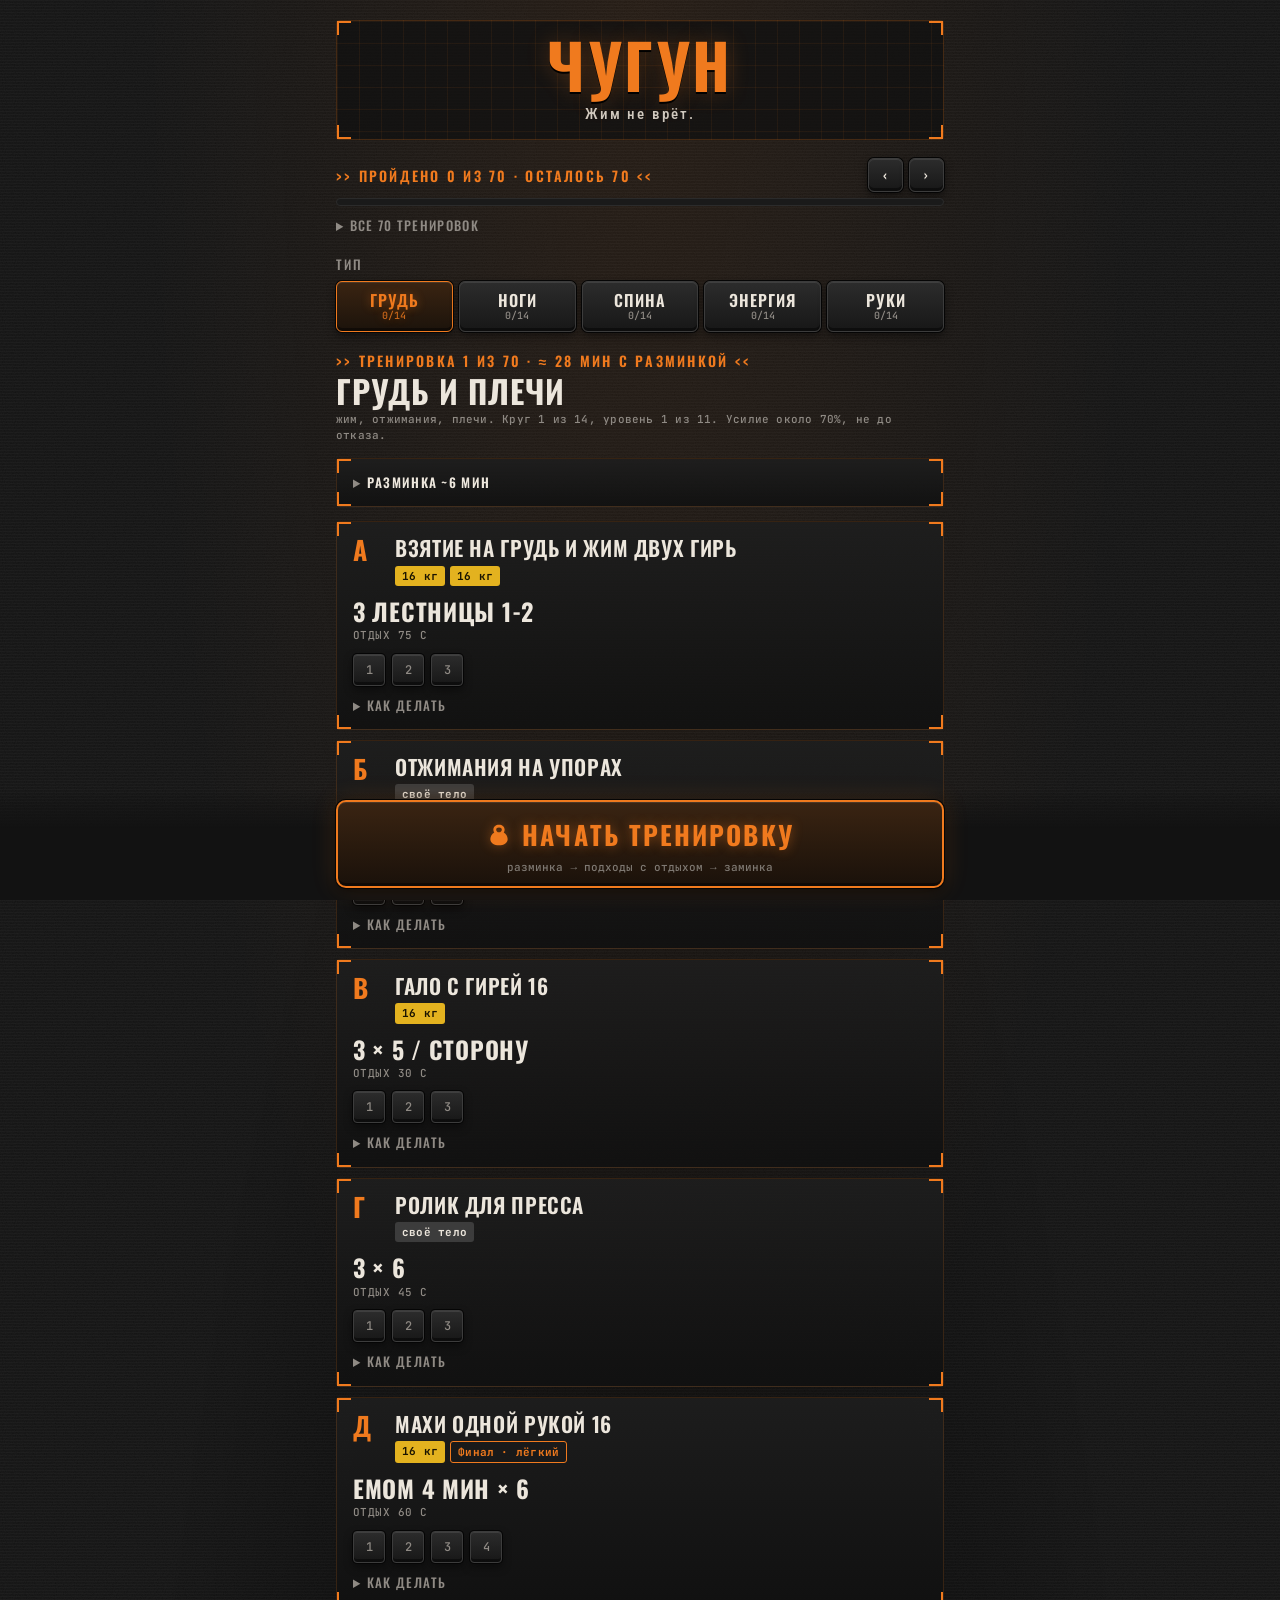
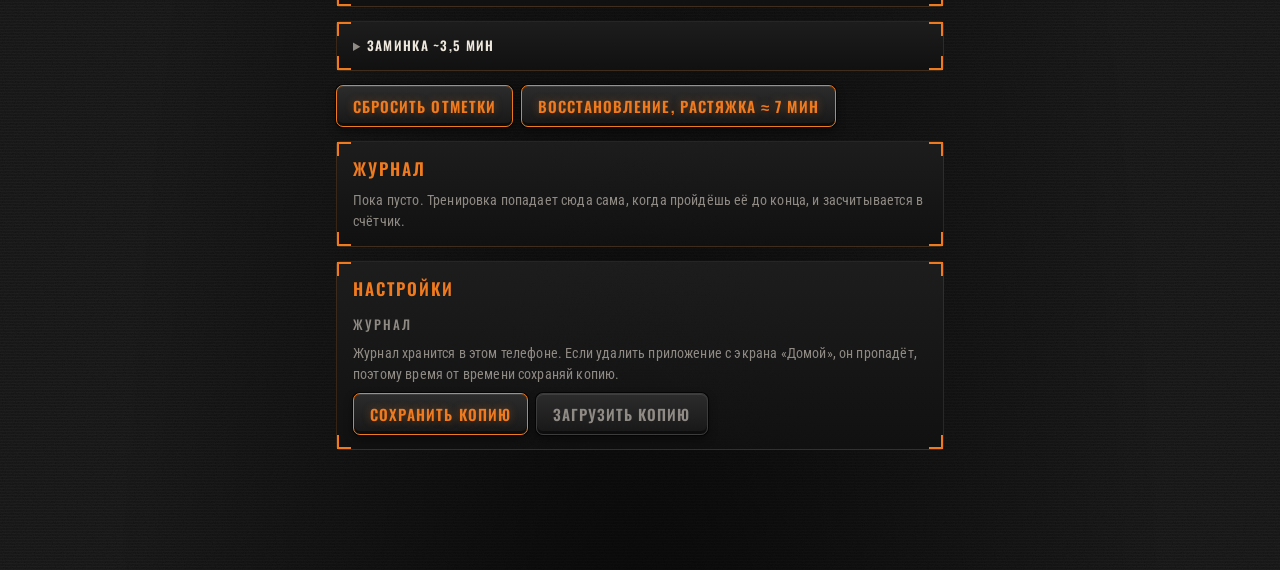
==== commit 32734b4c: "Remove rules button Co-Authored-By: Claude Sonnet 5.5 <noreply@anthropic.com> Claude-Session: https:" ====
--- a/index.html
+++ b/index.html
@@ -57,7 +57,7 @@
       <div><div class="rx">${l.rx[n]}</div><div class="rest">Отдых ${restTxt(l.r[n])}</div>${l.note?`<div class="note">${l.note}</div>`:""}</div>
       <div class="dots" role="group" aria-label="Отметки подходов">${Array.from({length:b},(f,w)=>`<button class="dot${m.includes(w)?" on":""}" data-ex="${p}" data-j="${w}" aria-pressed="${m.includes(w)}" aria-label="Подход ${w+1}">${w+1}</button>`).join("")}</div>
       <details><summary>Как делать</summary>${howBlock(l)}</details>
-    </article>`}),c+="</div>",c+=`<details class="block"><summary><b style="color:var(--ink)">Заминка ~3,5 мин</b></summary><ul style="margin-top:8px">${CD(st.day).map(l=>`<li>${l.n} <span>${l.per}</span></li>`).join("")}</ul></details>`,c+='<div class="foot"><button class="btn" id="clr">Сбросить отметки</button><button class="btn" id="rec">Восстановление, растяжка ≈ 7 мин</button><button class="btn" id="rl">Правила и колени</button></div>',c+=journalHtml(),IS_PWA&&(c+=settingsHtml()),e.innerHTML=c,$("#startbar").innerHTML=`<button id="go"><span class="gt">${o?"Всё выполнено — пройти заново":a?KB+"Продолжить тренировку":KB+"Начать тренировку"}</span><small>${a&&!o?"с первого незакрытого подхода, без разминки":"разминка → подходы с отдыхом → заминка"}</small></button>`}function rules(){return`<div class="dayhead"><div class="label">Как беречь колени</div><h2>Правила и программа</h2></div>
+    </article>`}),c+="</div>",c+=`<details class="block"><summary><b style="color:var(--ink)">Заминка ~3,5 мин</b></summary><ul style="margin-top:8px">${CD(st.day).map(l=>`<li>${l.n} <span>${l.per}</span></li>`).join("")}</ul></details>`,c+='<div class="foot"><button class="btn" id="clr">Сбросить отметки</button><button class="btn" id="rec">Восстановление, растяжка ≈ 7 мин</button></div>',c+=journalHtml(),IS_PWA&&(c+=settingsHtml()),e.innerHTML=c,$("#startbar").innerHTML=`<button id="go"><span class="gt">${o?"Всё выполнено — пройти заново":a?KB+"Продолжить тренировку":KB+"Начать тренировку"}</span><small>${a&&!o?"с первого незакрытого подхода, без разминки":"разминка → подходы с отдыхом → заминка"}</small></button>`}function rules(){return`<div class="dayhead"><div class="label">Как беречь колени</div><h2>Правила и программа</h2></div>
   <div class="block rules"><h3>Как устроено</h3>
   <p>70 тренировок по номерам, без привязки к дням недели. Типы идут по кругу: грудь и плечи, ноги, спина и тяги, махи и рывок, руки и кор. Каждая группа мышц получает 4–5 дней отдыха между своими днями.</p>
   <p>Нагрузка растёт от круга к кругу, всего 14 кругов. Каждый четвёртый круг лёгкий, чтобы тело восстанавливалось. Усилие около 70%: ни один подход не до отказа, в конце всегда лёгкий финал.</p>
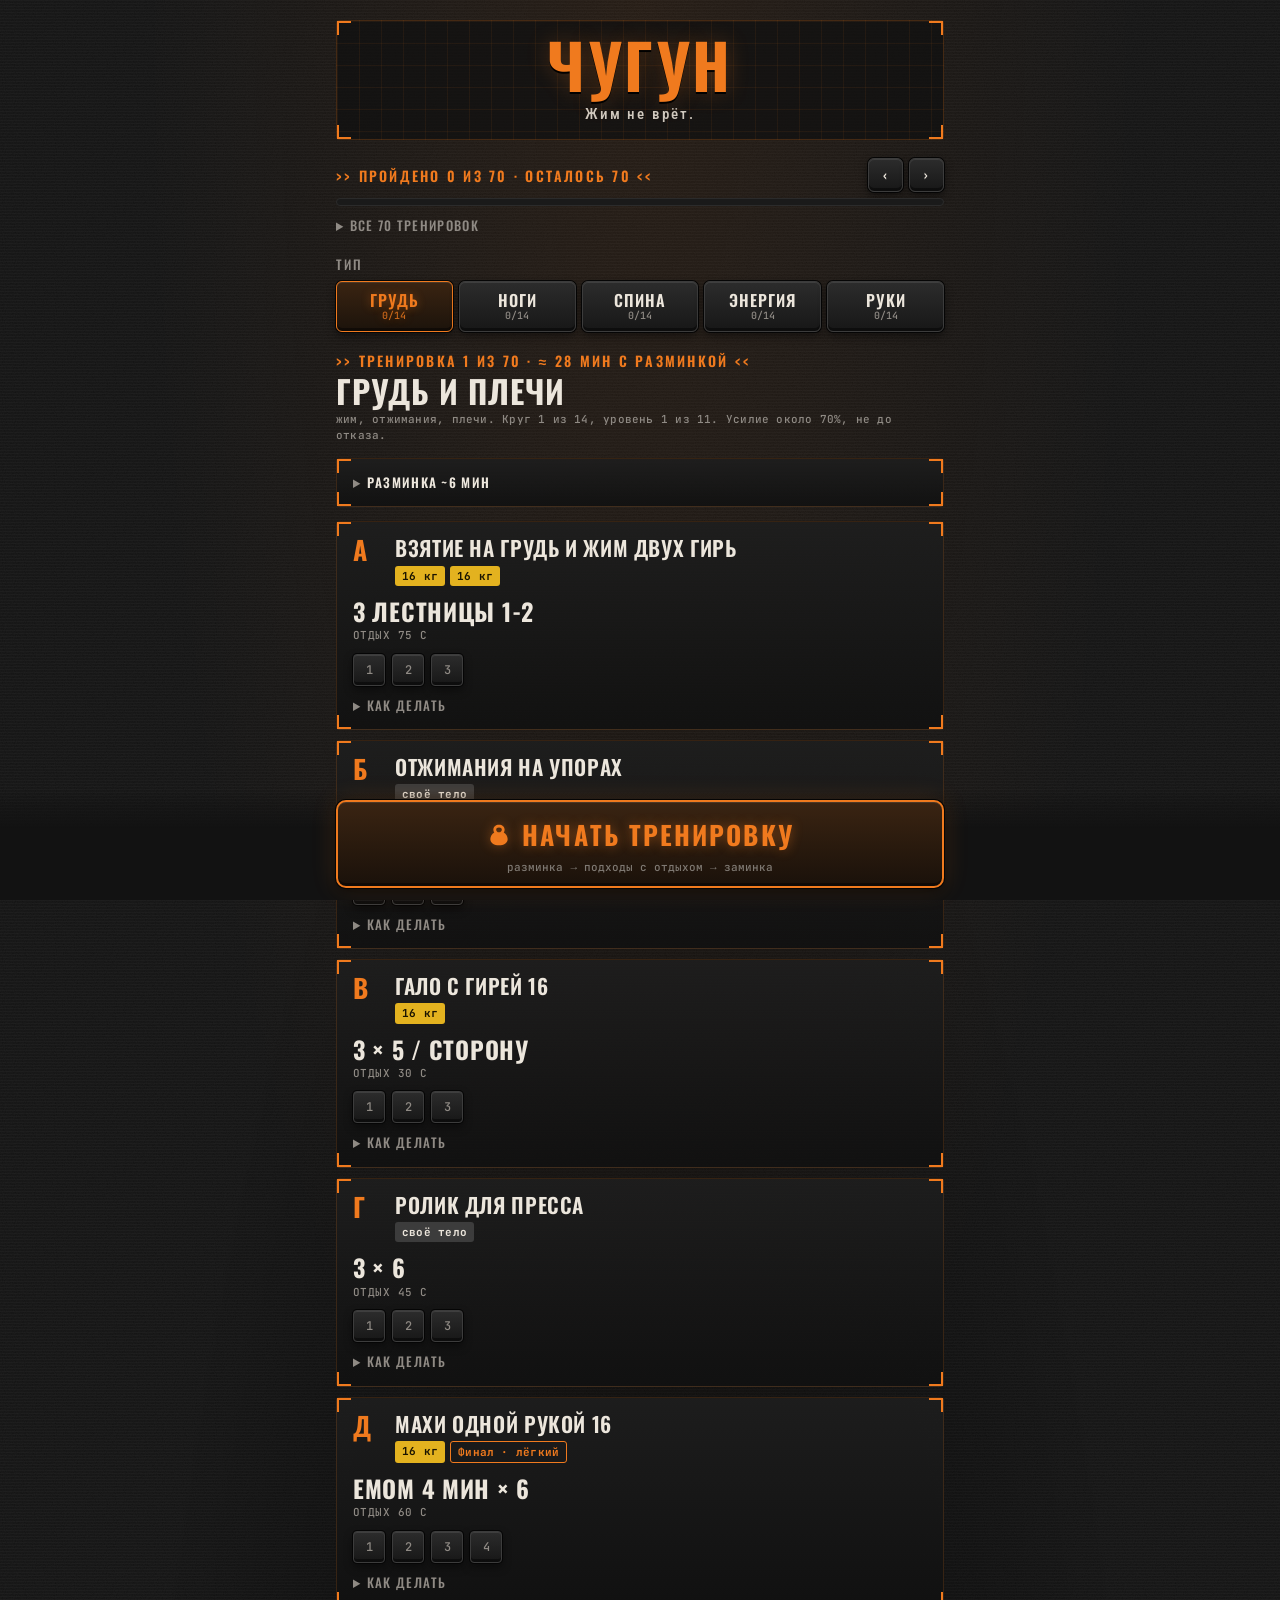
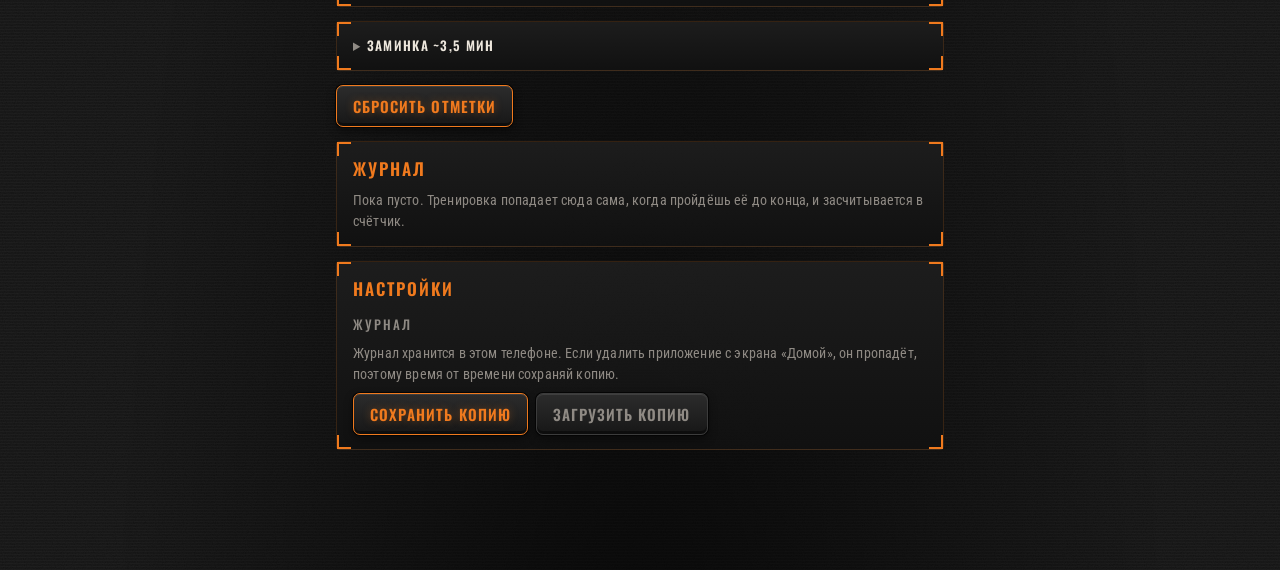
==== commit 2856df33: "Remove recovery button Co-Authored-By: Claude Sonnet 5.5 <noreply@anthropic.com> Claude-Session: htt" ====
--- a/index.html
+++ b/index.html
@@ -57,7 +57,7 @@
       <div><div class="rx">${l.rx[n]}</div><div class="rest">Отдых ${restTxt(l.r[n])}</div>${l.note?`<div class="note">${l.note}</div>`:""}</div>
       <div class="dots" role="group" aria-label="Отметки подходов">${Array.from({length:b},(f,w)=>`<button class="dot${m.includes(w)?" on":""}" data-ex="${p}" data-j="${w}" aria-pressed="${m.includes(w)}" aria-label="Подход ${w+1}">${w+1}</button>`).join("")}</div>
       <details><summary>Как делать</summary>${howBlock(l)}</details>
-    </article>`}),c+="</div>",c+=`<details class="block"><summary><b style="color:var(--ink)">Заминка ~3,5 мин</b></summary><ul style="margin-top:8px">${CD(st.day).map(l=>`<li>${l.n} <span>${l.per}</span></li>`).join("")}</ul></details>`,c+='<div class="foot"><button class="btn" id="clr">Сбросить отметки</button><button class="btn" id="rec">Восстановление, растяжка ≈ 7 мин</button></div>',c+=journalHtml(),IS_PWA&&(c+=settingsHtml()),e.innerHTML=c,$("#startbar").innerHTML=`<button id="go"><span class="gt">${o?"Всё выполнено — пройти заново":a?KB+"Продолжить тренировку":KB+"Начать тренировку"}</span><small>${a&&!o?"с первого незакрытого подхода, без разминки":"разминка → подходы с отдыхом → заминка"}</small></button>`}function rules(){return`<div class="dayhead"><div class="label">Как беречь колени</div><h2>Правила и программа</h2></div>
+    </article>`}),c+="</div>",c+=`<details class="block"><summary><b style="color:var(--ink)">Заминка ~3,5 мин</b></summary><ul style="margin-top:8px">${CD(st.day).map(l=>`<li>${l.n} <span>${l.per}</span></li>`).join("")}</ul></details>`,c+='<div class="foot"><button class="btn" id="clr">Сбросить отметки</button></div>',c+=journalHtml(),IS_PWA&&(c+=settingsHtml()),e.innerHTML=c,$("#startbar").innerHTML=`<button id="go"><span class="gt">${o?"Всё выполнено — пройти заново":a?KB+"Продолжить тренировку":KB+"Начать тренировку"}</span><small>${a&&!o?"с первого незакрытого подхода, без разминки":"разминка → подходы с отдыхом → заминка"}</small></button>`}function rules(){return`<div class="dayhead"><div class="label">Как беречь колени</div><h2>Правила и программа</h2></div>
   <div class="block rules"><h3>Как устроено</h3>
   <p>70 тренировок по номерам, без привязки к дням недели. Типы идут по кругу: грудь и плечи, ноги, спина и тяги, махи и рывок, руки и кор. Каждая группа мышц получает 4–5 дней отдыха между своими днями.</p>
   <p>Нагрузка растёт от круга к кругу, всего 14 кругов. Каждый четвёртый круг лёгкий, чтобы тело восстанавливалось. Усилие около 70%: ни один подход не до отказа, в конце всегда лёгкий финал.</p>
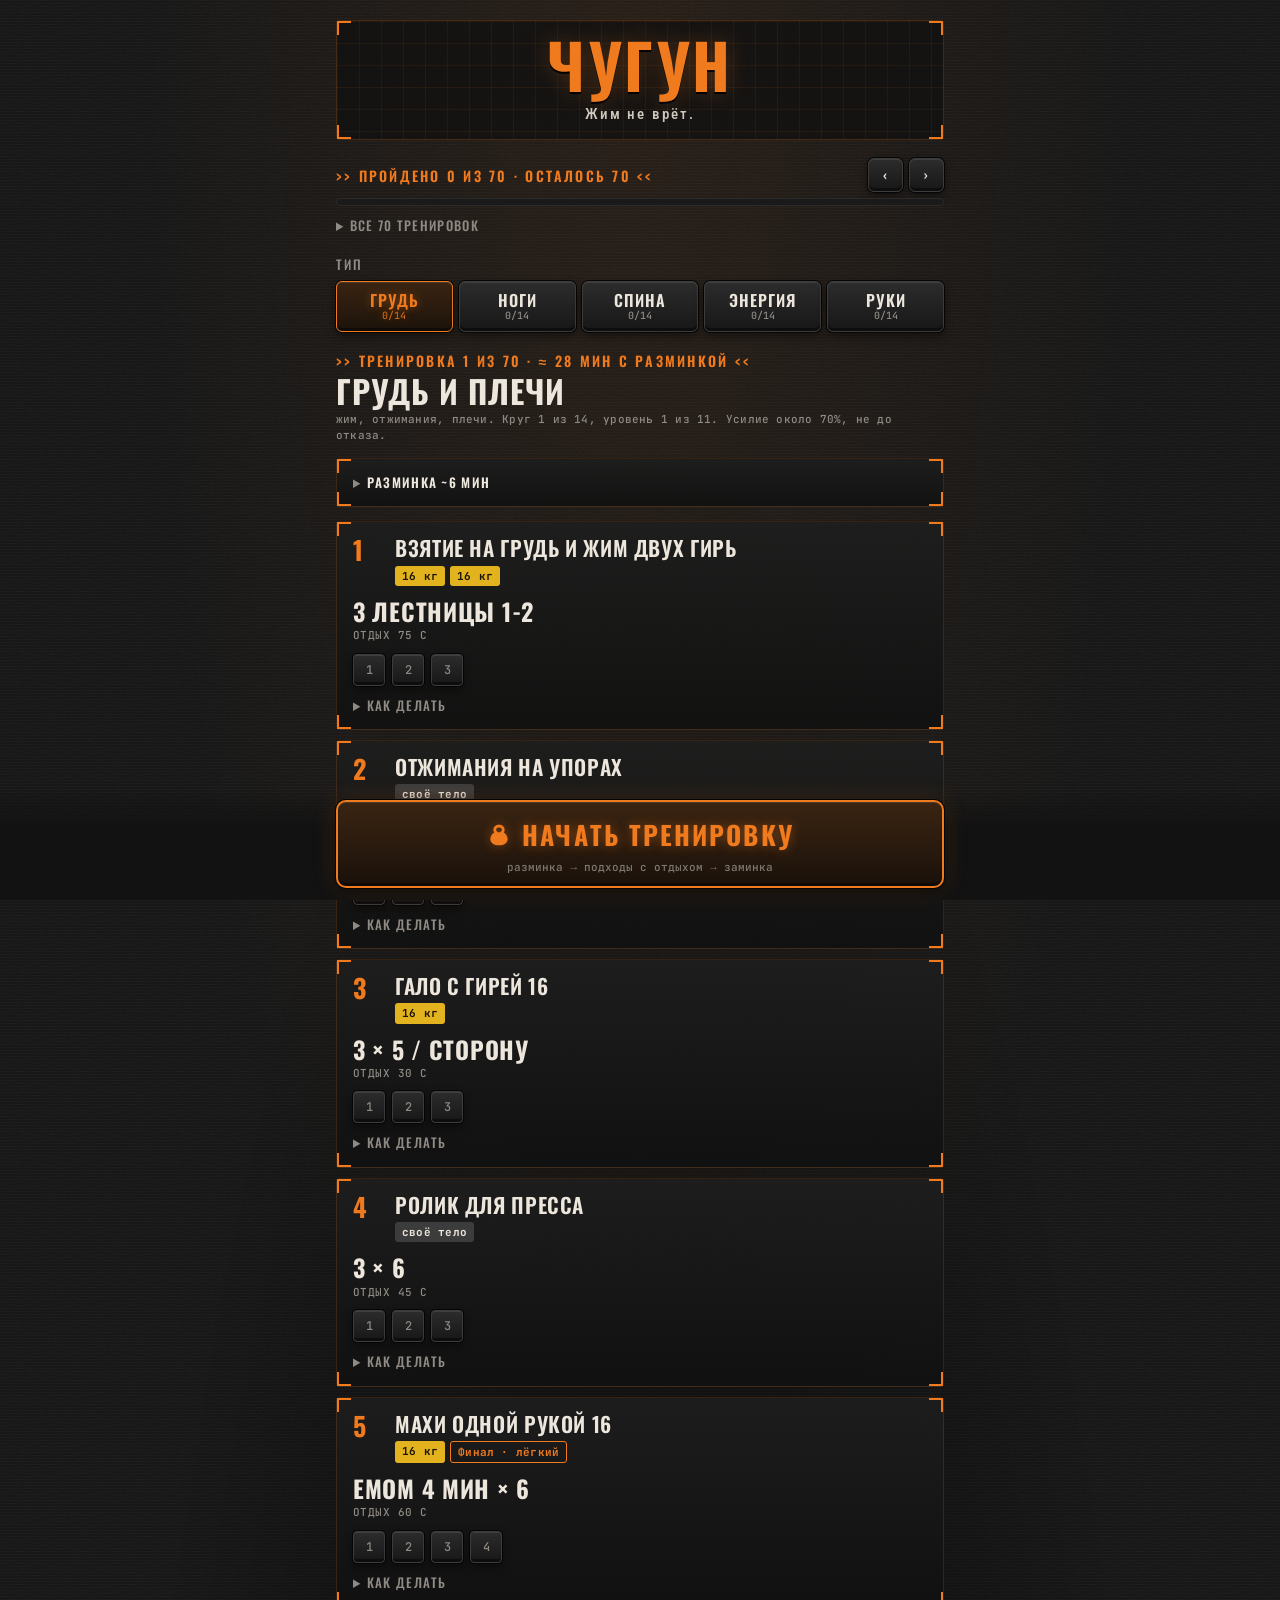
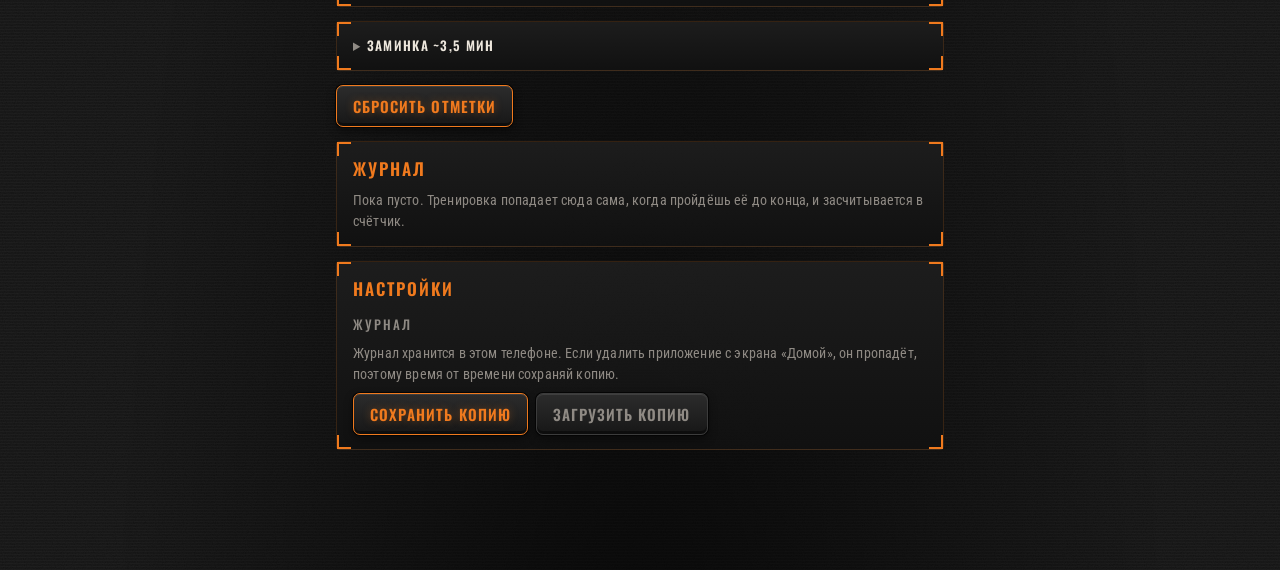
==== commit 6795de3f: "Number exercises with digits Co-Authored-By: Claude Sonnet 5.5 <noreply@anthropic.com> Claude-Sessio" ====
--- a/index.html
+++ b/index.html
@@ -50,7 +50,7 @@
   <text x="0" y="${n*.42}" class="fg-kbt">${e}</text></g>`}function angArc(t,e,s,n){const a=Math.atan2(e[1]-t[1],e[0]-t[0]);let r=Math.atan2(s[1]-t[1],s[0]-t[0])-a;for(;r>Math.PI;)r-=2*Math.PI;for(;r<-Math.PI;)r+=2*Math.PI;const i=[t[0]+n*Math.cos(a),t[1]+n*Math.sin(a)],c=[t[0]+n*Math.cos(a+r),t[1]+n*Math.sin(a+r)],l=a+r/2,p=Math.round(Math.abs(r)/RAD),b=[t[0]+(n+4.6)*Math.cos(l),t[1]+(n+4.6)*Math.sin(l)+1.2];return`<path d="M${P2(i)} A${n} ${n} 0 0 ${r>0?1:0} ${P2(c)}" class="fg-arc"/><text x="${f1(b[0])}" y="${f1(b[1])}" class="fg-txt" text-anchor="middle">${p}°</text>`}function drawFigPro(t,e,s,n){const a=t.view==="front",o=g=>{const H=solve(g,a),I=place(g,a),j={};for(const W in H){const F=H[W];Array.isArray(F)&&F.length===2&&typeof F[0]=="number"&&(j[W]=[F[0]+I[0],F[1]+I[1]])}return j._P=H,j},r=o(e),i=r._P,c={...t.props||{},...e.props||{}};let l=null,p=null,b="";if(e.kb==="hip"&&(l=add(r.H,[0,-1],8.5)),e.kb==="orbit"&&(l=[r.Hd[0]+15*Math.cos(e.orb*RAD),r.Hd[1]+15*Math.sin(e.orb*RAD)],b=`<circle cx="${f1(r.Hd[0])}" cy="${f1(r.Hd[1])}" r="15" class="fg-ring"/>`),e.ik&&l){const g=ik(r.R1,l,FIGLEN.UA,FIGLEN.FA,e.ik);r.E=g[0],r.W=g[1];const H=ik(r.R2,l,FIGLEN.UA,FIGLEN.FA,-e.ik);r.E2=H[0],r.W2=H[1]}(e.kb==="w"||e.kb==="ww")&&(l=add(r.W,dn(i.v),7.5)),e.kb==="w2"&&(l=add(r.W2,dn(i.v2),7.5)),e.kb==="ww"&&(p=add(r.W2,dn(i.v2),7.5));let m="";if(c.ground!==!1){m+='<line x1="0" y1="112.6" x2="120" y2="112.6" class="fg-ground"/>';for(let g=5;g<120;g+=5)m+=`<line x1="${g}" y1="112.6" x2="${g}" y2="${g%10?114.2:115.4}" class="fg-tick"/>`}if(c.bar&&(m+='<line x1="18" y1="0" x2="102" y2="0" class="fg-bar"/><line x1="18" y1="-3" x2="18" y2="3" class="fg-tick"/><line x1="102" y1="-3" x2="102" y2="3" class="fg-tick"/>'),c.wall!==void 0&&(m+=`<line x1="${c.wall}" y1="8" x2="${c.wall}" y2="112" class="fg-bar"/>`),c.bench&&(m+=`<rect x="${c.bench[0]}" y="${c.bench[1]}" width="${c.bench[2]}" height="${112-c.bench[1]}" class="fg-prop"/>`),c.block){const g=r[c.block];m+=`<rect x="${f1(g[0]-8)}" y="${f1(g[1]+1)}" width="16" height="${f1(Math.max(0,111-g[1]))}" class="fg-prop"/>`}if(s){const g=o(s);m+=`<g class="fg-ghost"><path d="M${P2(g.F)} L${P2(g.K)} L${P2(g.H)} L${P2(g.S)} L${P2(g.Hd)} M${P2(g.R1)} L${P2(g.E)} L${P2(g.W)}"/></g>`}const d=MEAS[n]||[];let f="";const w=add(r.F,[Math.cos(i.b*RAD),-Math.sin(i.b*RAD)],7);if(d.includes("toe")&&c.ground!==!1&&(f+=`<line x1="${f1(w[0])}" y1="112" x2="${f1(w[0])}" y2="${f1(Math.min(r.K[1],r.H[1])-10)}" class="fg-guide"/><text x="${f1(w[0]+1.4)}" y="109.6" class="fg-txt">НОСОК</text>`),d.includes("plumb")&&(f+=`<line x1="${f1(r.F[0]+2)}" y1="112" x2="${f1(r.F[0]+2)}" y2="${f1(r.Hd[1]-9)}" class="fg-guide"/>`),d.includes("line")){const g=r.S,H=r.F,I=H[0]-g[0],j=H[1]-g[1];f+=`<line x1="${f1(g[0]+I*-.25)}" y1="${f1(g[1]+j*-.25)}" x2="${f1(g[0]+I*1.08)}" y2="${f1(g[1]+j*1.08)}" class="fg-guide"/><text x="${f1(g[0]+I*.45)}" y="${f1(g[1]+j*.45-9)}" class="fg-txt" text-anchor="middle">ОДНА ЛИНИЯ</text>`}const M=`<path d="${segPath(r.H2||r.H,r.K2,[8.6,9.8,5.8,.3],[8.6,9.2,5.8,.35]).d}"/><path d="${segPath(r.K2,r.F2,[5.4,5.4,3.4,.4],[5.4,7,3.4,.3]).d}"/><path d="${footPath(r.F2,i.b2)}"/>
    <path d="${segPath(r.R2,r.E2,[5.8,6.6,4.2,.4],[5.8,6.4,4.2,.45]).d}"/><path d="${segPath(r.E2,r.W2,[4.6,5,3,.25],[4.6,5,3,.25]).d}"/><circle cx="${f1(r.W2[0])}" cy="${f1(r.W2[1])}" r="2.3"/>`;m+=b+`<g class="fg-farg">${M}</g>`,p&&(m+=bellPro(p,t.w||16,-2.2));const x=torsoPath(r.H,r.S,e.c||0,e.t,a),u=up(e.t+(e.hd||0)),h=add(r.S,u,3.5),v=[Math.cos((e.t+(e.hd||0))*RAD),Math.sin((e.t+(e.hd||0))*RAD)],k=add(add(r.Hd,v,5.4),u,-.6),y=add(r.Hd,v,-.8);m+=`<g class="fg-body"><path d="${x.d}"/><path d="${segPath(r.S,h,[5,4.4,4,.5],[5,4.4,4,.5]).d}"/>
    <circle cx="${f1(r.Hd[0])}" cy="${f1(r.Hd[1])}" r="5.6"/>${a?"":`<path d="M${P2(add(r.Hd,v,5.1))} L${P2(k)} L${P2(add(add(r.Hd,v,5),u,-1.8))}"/>`}</g>
-   <g class="fg-det"><path d="${x.det}"/>${a?"":`<circle cx="${f1(y[0])}" cy="${f1(y[1])}" r="1"/>`}</g>`;const A=segPath(r.H1||r.H,r.K,[9,10.2,6,.3],[9,9.4,6,.35]),E=segPath(r.K,r.F,[5.6,5.6,3.4,.4],[5.6,7.4,3.4,.3]);m+=`<g class="fg-body"><path d="${A.d}"/><path d="${E.d}"/><path d="${footPath(r.F,i.b)}"/></g><g class="fg-det"><path d="${A.inner(.35,.18,.82,1)} ${E.inner(.45,.15,.6,-1)}"/></g>`,c.handles&&(m+=`<rect x="${f1(r.W[0]-5)}" y="${f1(r.W[1]+.5)}" width="10" height="${f1(Math.max(2,112-r.W[1]-.5))}" class="fg-prop"/>`),c.roller&&(m+=`<circle cx="${f1(r.W[0])}" cy="${f1(r.W[1]+1)}" r="5" class="fg-roll"/><circle cx="${f1(r.W[0])}" cy="${f1(r.W[1]+1)}" r="1.4" class="fg-tick"/>`),l&&(m+=bellPro(l,t.w||16,0));const S=segPath(r.R1,r.E,[6,7,4.4,.4],[6,6.6,4.4,.45]),_=segPath(r.E,r.W,[4.8,5.2,3.2,.25],[4.8,5.2,3.2,.25]);return m+=`<g class="fg-body"><path d="${S.d}"/><path d="${_.d}"/><circle cx="${f1(r.W[0])}" cy="${f1(r.W[1])}" r="2.4"/></g><g class="fg-det"><path d="${S.inner(.3,.2,.75,1)}"/></g>`,m+=`<g class="fg-joint">${[r.H1||r.H,r.K,r.E,r.R1].map(g=>`<circle cx="${f1(g[0])}" cy="${f1(g[1])}" r=".8"/>`).join("")}</g>`,d.includes("hip")&&(f+=angArc(r.H,r.S,r.K,6)),d.includes("knee")&&(f+=angArc(r.K,r.H1||r.H,r.F,5)),d.includes("elbow")&&(f+=angArc(r.E,r.R1,r.W,4.5)),m+`<g class="fg-meas">${f}</g>`}const STAND={t:0,a:3,b:-3,u:0,v:0},HANG={t:0,a:8,b:-35,u:180,v:180,sh:-4,an:"w",at:[60,0],props:{bar:!0,ground:!1}},PU_TOP={t:-4,a:12,b:-35,u:18,v:172,sh:0,an:"w",at:[60,0],props:{bar:!0,ground:!1}},PUSH_TOP={t:63,a:-63,b:-63,u:0,v:0,an:"f",at:[18,112],props:{handles:!0}},PUSH_BOT={t:74,a:-74,b:-74,u:-75,v:30,an:"f",at:[18,112],props:{handles:!0}},ROLL_IN={t:62,a:10,b:-90,u:0,v:0,an:"k",at:[22,112],props:{roller:!0}},ROLL_OUT={t:80,a:-70,b:-90,u:75,v:75,an:"k",at:[22,112],props:{roller:!0}},RDL_TOP={t:0,a:4,b:-4,u:0,v:0,an:"f",at:[58,112]},RDL_BOT={t:72,a:20,b:-8,u:0,v:0,an:"f",at:[58,112]},HIKE={t:62,a:24,b:-10,u:-28,v:-32,an:"f",at:[54,112]},SW_TOP={t:-4,a:0,b:0,u:88,v:88,an:"f",at:[54,112]},RACK={t:0,a:2,b:-2,u:12,v:168,an:"f",at:[56,112]},PRESS={t:-2,a:2,b:-2,u:178,v:180,an:"f",at:[56,112]},HANGBELL={t:0,a:3,b:-3,u:0,v:0,an:"f",at:[56,112]},ROW_B={t:72,a:24,b:-10,u:0,v:0,u2:38,v2:38,an:"f",at:[50,112]},ROW_T={t:72,a:24,b:-10,u:-100,v:-4,u2:38,v2:38,an:"f",at:[50,112]},FIGS={rdl:{w:24,frames:[{...RDL_TOP,kb:"w",hold:400},{...RDL_BOT,kb:"w",hold:400}]},rdl16:{w:16,frames:[{...RDL_TOP,kb:"w",hold:400},{...RDL_BOT,kb:"w",hold:400}]},swing16:{w:16,frames:[{...HIKE,kb:"w",hold:120,ms:550},{...SW_TOP,kb:"w",hold:200,ms:550}]},swing:{w:24,frames:[{...HIKE,kb:"w",hold:120,ms:550},{...SW_TOP,kb:"w",hold:200,ms:550}]},snatch:{w:16,frames:[{...HIKE,kb:"w",hold:120,ms:420},{t:-2,a:0,b:0,u:110,v:200,an:"f",at:[54,112],kb:"w",hold:0,ms:300},{t:-2,a:0,b:0,u:178,v:180,an:"f",at:[54,112],kb:"w",hold:450,ms:600}]},cleanpress:{w:16,frames:[{...HANGBELL,kb:"ww",hold:300,ms:500},{...HIKE,an:"f",at:[56,112],kb:"ww",hold:100,ms:450},{...RACK,kb:"ww",hold:450,ms:700},{...PRESS,kb:"ww",hold:450,ms:700},{...RACK,kb:"ww",hold:300,ms:500}]},pullup:{w:0,frames:[{...HANG,hold:400,ms:900},{...PU_TOP,hold:400,ms:900}]},scap:{w:0,frames:[{...HANG,hold:300,ms:600},{...HANG,sh:3,hold:500,ms:600}]},hang:{w:0,frames:[{...HANG,hold:900,ms:900},{...HANG,sh:-2,a:10,hold:900,ms:900}]},kneeraise:{w:0,frames:[{...HANG,sh:0,a:6,b:-10,hold:300,ms:800},{...HANG,sh:0,t:-12,a:100,b:5,hold:500,ms:900}]},pushup:{w:0,frames:[{...PUSH_TOP,hold:300,ms:900},{...PUSH_BOT,hold:300,ms:700}]},roller:{w:0,frames:[{...ROLL_IN,hold:400,ms:1300},{...ROLL_OUT,hold:500,ms:1100}]},windmill:{w:16,view:"front",frames:[{t:0,a:14,b:14,a2:-14,b2:-14,u:180,v:180,u2:0,v2:0,an:"f",at:[84,112],kb:"w",hold:400,ms:1300},{t:-58,a:24,b:14,a2:-4,b2:-14,u:180,v:180,u2:0,v2:0,an:"f",at:[84,112],kb:"w",hold:600,ms:1200}]},swing1:{w:24,frames:[{...HIKE,u2:-10,v2:-10,kb:"w",hold:120,ms:550},{...SW_TOP,u2:0,v2:0,kb:"w",hold:200,ms:550}]},row:{w:24,props:{block:"W2"},frames:[{...ROW_B,kb:"w",hold:300,ms:700},{...ROW_T,kb:"w",hold:500,ms:800}]},bridge24:{w:24,props:{bench:[2,90,40]},frames:[{t:-75,a:112,b:-10,u:82,v:82,an:"f",at:[82,112],kb:"hip",ik:1,hold:300,ms:800},{t:-90,a:90,b:0,u:105,v:105,an:"f",at:[82,112],kb:"hip",ik:1,hold:700,ms:800}]},bridge:{w:0,frames:[{t:-90,a:125,b:-39,u:90,v:90,an:"h",at:[52,106],hold:300,ms:800},{t:-115.6,a:100,b:-30,u:95,v:95,an:"f",at:[56.3,112],hold:600,ms:800}]},slrdl:{w:16,frames:[{t:0,a:3,b:-3,a2:0,b2:0,u:0,v:0,an:"f",at:[60,112],kb:"w",hold:400,ms:1100},{t:80,a:12,b:-6,a2:-98,b2:-98,u:0,v:0,an:"f",at:[60,112],kb:"w",hold:600,ms:1100}]},wallsit:{w:0,props:{wall:30},frames:[{t:0,a:62,b:0,u:30,v:70,an:"h",at:[36,72],hold:1500,ms:900},{t:0,a:58,b:-2,u:30,v:70,an:"h",at:[36,71],hold:1500,ms:900}]},tgu:{w:16,frames:[{t:-90,a:135,b:30,a2:90,b2:90,u:180,v:180,u2:100,v2:100,an:"h",at:[50,104],kb:"w",hold:400,ms:800},{t:-65,a:135,b:30,a2:90,b2:90,u:180,v:180,u2:-10,v2:-90,an:"h",at:[50,104],kb:"w",hold:300,ms:800},{t:-40,a:135,b:30,a2:90,b2:90,u:180,v:180,u2:-20,v2:-20,an:"h",at:[50,104],kb:"w",hold:300,ms:900},{t:-75,a:95,b:10,a2:60,b2:60,u:180,v:180,u2:-15,v2:-15,an:"f",at:[82,110],kb:"w",hold:600,ms:900},{t:-40,a:135,b:30,a2:90,b2:90,u:180,v:180,u2:-20,v2:-20,an:"h",at:[50,104],kb:"w",hold:200,ms:800},{t:-65,a:135,b:30,a2:90,b2:90,u:180,v:180,u2:-10,v2:-90,an:"h",at:[50,104],kb:"w",hold:200,ms:800}]},rackhold:{w:16,frames:[{...RACK,kb:"ww",hold:1500,ms:900},{...RACK,u:14,kb:"ww",hold:1500,ms:900}]},complex:{w:16,frames:[{...ROW_B,u2:0,v2:0,kb:"ww",hold:150,ms:500},{...ROW_T,u2:-100,v2:-4,kb:"ww",hold:250,ms:500},{...ROW_B,u2:0,v2:0,kb:"ww",hold:150,ms:500},{...HANGBELL,an:"f",at:[50,112],kb:"ww",hold:150,ms:450},{...HIKE,an:"f",at:[50,112],kb:"ww",hold:80,ms:450},{...RACK,an:"f",at:[50,112],kb:"ww",hold:300,ms:600},{...PRESS,an:"f",at:[50,112],kb:"ww",hold:300,ms:600},{...RACK,an:"f",at:[50,112],kb:"ww",hold:200,ms:500},{...RDL_TOP,at:[50,112],kb:"ww",hold:150,ms:600},{...RDL_BOT,at:[50,112],kb:"ww",hold:200,ms:600},{...RDL_TOP,at:[50,112],kb:"ww",hold:200,ms:500}]},ladder:{w:0,frames:[{...HANG,hold:200,ms:700},{...PU_TOP,hold:250,ms:700},{...HANG,hold:400,ms:10},{...PUSH_TOP,cut:!0,hold:200,ms:600},{...PUSH_BOT,hold:200,ms:600},{...PUSH_TOP,hold:400,ms:10},{...HANG,cut:!0,hold:0,ms:10}]},pushroll:{w:0,frames:[{...PUSH_TOP,hold:200,ms:700},{...PUSH_BOT,hold:200,ms:600},{...PUSH_TOP,hold:400,ms:10},{...ROLL_IN,cut:!0,hold:250,ms:1100},{...ROLL_OUT,hold:300,ms:1e3},{...ROLL_IN,hold:400,ms:10},{...PUSH_TOP,cut:!0,hold:0,ms:10}]},catcow:{w:0,frames:[{t:78,a:0,b:-90,u:0,v:0,an:"k",at:[42,112],c:-7,hd:45,hold:500,ms:1100},{t:78,a:0,b:-90,u:0,v:0,an:"k",at:[42,112],c:6,hd:-35,hold:500,ms:1100}]},halo:{w:16,view:"front",frames:[0,1,2,3,4].map(t=>({t:0,a:8,b:8,a2:-8,b2:-8,u:20,v:160,an:"f",at:[60,112],kb:"orbit",ik:1,orb:90-t*90,hold:0,ms:600}))},hamstr:{w:0,frames:[{t:5,a:22,b:22,a2:-6,b2:-14,u:0,v:0,an:"f2",at:[44,112],hold:500,ms:1200},{t:62,a:24,b:22,a2:-10,b2:-18,u:20,v:20,an:"f2",at:[44,112],hold:1500,ms:1200}]},hipflex:{w:0,frames:[{t:-3,a:96,b:0,a2:-20,b2:-90,u:0,v:0,an:"k2",at:[40,112],hold:500,ms:1200},{t:-8,a:103,b:0,a2:-36,b2:-90,u:0,v:0,an:"k2",at:[40,112],hold:1500,ms:1200}]},goblet:{w:24,frames:[{t:0,a:2,b:-2,u:25,v:150,an:"f",at:[58,112],kb:"w",hold:300,ms:1e3},{t:30,a:104,b:-30,u:30,v:150,an:"f",at:[58,112],kb:"w",hold:400,ms:900}]},frontsq:{w:16,frames:[{t:0,a:2,b:-2,u:12,v:168,an:"f",at:[58,112],kb:"ww",hold:300,ms:1e3},{t:26,a:100,b:-30,u:14,v:168,an:"f",at:[58,112],kb:"ww",hold:400,ms:900}]},lunge:{w:16,frames:[{t:0,a:0,b:0,a2:0,b2:0,u:25,v:150,an:"f",at:[72,112],kb:"w",hold:300,ms:900},{t:2,a:85,b:-5,a2:-25,b2:-95,u:25,v:150,an:"f",at:[72,112],kb:"w",hold:400,ms:900}]},hollow:{w:0,frames:[{t:-64,a:114,b:114,u:-118,v:-118,an:"h",at:[60,108],hold:1200,ms:900},{t:-67,a:110,b:110,u:-115,v:-115,an:"h",at:[60,108],hold:1200,ms:900}]},sideplank:{w:0,frames:[{t:75,a:-75,b:-75,u:-2,v:90,u2:178,v2:180,an:"f",at:[18,112],hold:1200,ms:900},{t:74,a:-74,b:-74,u:-2,v:90,u2:170,v2:175,an:"f",at:[18,112],hold:1200,ms:900}]},ltuck:{w:0,frames:[{...HANG,sh:0,t:-10,a:95,b:5,hold:1500,ms:800},{...HANG,sh:0,t:-12,a:100,b:8,hold:1500,ms:800}]},boom:{w:0,frames:[{...PUSH_BOT,hold:150,ms:250},{...PUSH_TOP,t:58,a:-58,b:-58,u:0,v:0,hold:250,ms:500}]},child:{w:0,frames:[{t:84,a:67,b:-90,u:68,v:68,hd:-4,c:-3,an:"k",at:[48,112],hold:1200,ms:1500},{t:88,a:67,b:-90,u:78,v:78,hd:-8,c:-4,an:"k",at:[48,112],hold:1200,ms:1500}]},wrist:{w:0,frames:[{t:78,a:0,b:-90,u:0,v:0,hd:20,an:"w",at:[71,112],hold:900,ms:1400},{t:71,a:35,b:-90,u:20,v:20,hd:20,an:"w",at:[71,112],hold:1500,ms:1400}]},chest:{w:0,props:{wall:70},frames:[{t:2,a:0,b:0,u:90,v:180,an:"f",at:[52,112],hold:900,ms:1200},{t:8,a:-14,b:-14,a2:30,b2:-5,u:40,v:180,an:"f",at:[44,112],hold:1500,ms:1200}]},calf:{w:0,props:{wall:92},frames:[{t:24,a:-24,b:-24,a2:25,b2:-23,u:80,v:80,an:"f",at:[24,112],hold:900,ms:1300},{t:29,a:-27,b:-27,a2:31,b2:-29,u:77,v:77,an:"f",at:[24,112],hold:1500,ms:1300}]}};typeof module<"u"&&(module.exports=FIGS);const lv=(t,e,s)=>Math.round(e+(s-e)*t/10),lad=t=>Array.from({length:t},(e,s)=>s+1).join("-"),LADW=t=>t===1?"лестница":t<5?"лестницы":"лестниц",sets=(t,e,s,n)=>{const a=lv(t,s,n);return e?Math.max(2,a-1):a},TOTAL=70,LEVELS=[0,1,2,-1,3,4,5,-1,6,7,8,-1,9,10],TYPE_META=[{t:"Грудь и плечи",d:"Грудь",s:"жим, отжимания, плечи"},{t:"Ноги",d:"Ноги",s:"приседы, выпады, ягодицы"},{t:"Спина и тяги",d:"Спина",s:"подтягивания и тяги"},{t:"Махи и рывок",d:"Энергия",s:"баллистика, бёдра, дыхание"},{t:"Руки и кор",d:"Руки",s:"руки и пресс"}],GEN=[[({L:t,v:e,light:s})=>{const n=[{n:"Взятие на грудь и жим двух гирь",w:[16,16],per:1,how:["Гири между ног, таз назад, спина ровная","Взятие: толчок тазом, гири мягко ложатся на предплечья у груди","Жим: ягодицы и пресс сжаты, выжми вверх, опусти на грудь"]},{n:"Взятие и жим одной рукой",w:[24],per:2,how:["Одна гиря 24, свободная рука в сторону для баланса","Взятие тазом, гиря ложится на предплечье, кисть прямая","Жим строго, без помощи ног. Лестница на одну руку, потом на другую"]},{n:"Двойной жим лестницей",w:[16,16],per:1,how:["Одно взятие в начале каждой ступени","Жимы из стойки без опускания гирь вниз","Между ступенями держи гири на груди и дыши"]}][e],a=t<4?2:t<9?3:4,o=sets(t,s,3,5),r=a*(a+1)/2*n.per;return{id:"cp"+e,n:n.n,fig:"cleanpress",w:n.w,ws:r*6+15,rx:`${o} ${LADW(o)} ${lad(a)}${n.per===2?" на руку":""}`,per:`Лестница ${lad(a)}${n.per===2?" на каждую руку":""}: ступень N = N повторений`,s:o,r:75,how:n.how,sw:"Взятие без подседа, ноги почти прямые. Начал толкать жим ногами — значит устал, сбавь ступень."}},({L:t,v:e,light:s})=>{const n=[{n:"Отжимания на упорах",a:8,b:16,how:["Тело прямое, грудь ниже рук, локти под 45°","Вниз 2 секунды, вверх без рывка","Пресс и ягодицы напряжены, поясница не провисает"]},{n:"Отжимания с паузой 2 с внизу",a:5,b:10,how:["Опустись, замри на 2 секунды у самого низа","Не расслабляй плечи и пресс в паузе","Вверх мощно, локти под 45°"]},{n:"Отжимания на упорах, локти к корпусу",a:6,b:12,how:["Локти идут вдоль корпуса, а не в стороны","Грудь тянется к кистям","Тело прямое от макушки до пяток"]}][e],a=lv(t,n.a,n.b),o=sets(t,s,3,4);return{id:"pp"+e,n:n.n,fig:"pushup",w:[0],ws:a*3+10,rx:`${o} × ${a}`,per:`${a} повторений`,s:o,r:60,how:n.how}},({L:t,v:e,light:s})=>{const n=e===1,a=n?lv(t,2,3):lv(t,5,8),o=s?2:3;return n?{id:"tg",n:"Турецкий подъём до локтя",fig:"tgu",w:[16],ws:a*18,rx:`${o} × ${a} / сторону`,per:`${a} на каждую сторону`,s:o,r:30,how:["Лёжа, гиря в вытянутой руке над плечом, взгляд на гирю","Опора на локоть, затем на ладонь, рука с гирей вертикальна","Вернись тем же путём медленно"],sw:"Гирю не роняй с вертикали: плечо — в суставе, а не в ушах."}:{id:"ha",n:"Гало с гирей 16",fig:"halo",w:[16],ws:a*8,rx:`${o} × ${a} / сторону`,per:`${a} кругов в каждую сторону`,s:o,r:30,how:["Гиря за рожки дном вверх у груди","Веди её вокруг головы близко к шее","Корпус неподвижен, рёбра не выпячивай"]}},({L:t,light:e})=>{const s=lv(t,6,10),n=e?2:3;return{id:"ro",n:"Ролик для пресса",fig:"roller",w:[0],ws:s*4+5,rx:`${n} × ${s}`,per:`${s} выкатываний`,s:n,r:45,how:["Колени на полотенце, таз подкручен","Выкатывайся вперёд, пока пресс держит поясницу","Возвращайся прессом, не тазом"],sw:"Поясница прогнулась — сократи размах."}},({L:t,light:e})=>{const s=e?3:4,n=lv(t,6,9);return{id:"fn",fin:"Финал · лёгкий",n:"Махи одной рукой 16",fig:"swing1",w:[16],knee:1,emom:s,s,ws:60,r:60,rx:`EMOM ${s} мин × ${n}`,per:`${n} махов в начале каждой минуты, руки меняешь каждую минуту`,how:["Плечо прижато, корпус не скручивай","Мах тазом до уровня груди","Дыши ровно, без борьбы"],sw:"Это финал на разогрев и дыхание, не на износ. Лёгкая работа."}}],[({L:t,v:e,light:s})=>{const n=[{n:"Гоблет-присед до дна",fig:"goblet",w:[24],a:8,b:12,how:["Гиря у груди, локти вниз","Сядь до дна, спина прямая, колени по линии носков","Встань, давя в пол всей стопой"]},{n:"Двойной фронтальный присед",fig:"frontsq",w:[16,16],a:6,b:9,how:["Гири в стойке у груди, локти прижаты","Сядь до дна, корпус вертикален","Встань, не роняя локти"]},{n:"Гоблет-присед с паузой 2 с внизу",fig:"goblet",w:[24],a:6,b:10,how:["Сядь до дна и замри на 2 секунды","Спина прямая, колени не заваливай внутрь","Встань без рывка"]}][e],a=lv(t,n.a,n.b),o=sets(t,s,3,5);return{id:"sq"+e,n:n.n,fig:n.fig,w:n.w,knee:1,ws:a*4+10,rx:`${o} × ${a}`,per:`${a} повторений`,s:o,r:75,how:n.how}},({L:t,v:e,light:s})=>{const n=[{n:"Обратные выпады с гирей у груди",w:[16],a:6,b:10,how:["Шаг назад, заднее колено мягко к полу","Переднее колено над стопой, корпус прямой","Встань усилием передней ноги"]},{n:"Обратные выпады с двумя гирями",w:[16,16],a:6,b:9,how:["Гири по бокам, плечи вниз","Шаг назад без раскачки","Встань усилием передней ноги"]},{n:"Обратные выпады с паузой 2 с внизу",w:[16],a:5,b:8,how:["Шаг назад, замри внизу на 2 секунды","Колено над стопой, не уходит внутрь","Вверх мощно передней ногой"]}][e],a=lv(t,n.a,n.b),o=sets(t,s,3,4);return{id:"lg"+e,n:n.n,fig:"lunge",w:n.w,knee:1,ws:a*2*4+10,rx:`${o} × ${a} / ногу`,per:`${a} на каждую ногу`,s:o,r:60,how:n.how}},({L:t,v:e,light:s})=>{const n=[{n:"Румынская тяга",w:[24],a:8,b:12,how:["Колени чуть согнуты и не двигаются","Таз назад, спина прямая, гиря скользит вдоль ног","Встань, сжав ягодицы"]},{n:"Румынская тяга с двумя гирями",w:[16,16],a:8,b:12,how:["По гире в каждой руке, гири по бокам","Колени неподвижны, таз уходит назад","Встань, сжав ягодицы, плечи не поднимай"]},{n:"Румынская тяга с паузой 2 с внизу",w:[24],a:6,b:10,how:["Опустись до натяжения задней поверхности бедра","Замри на 2 секунды","Встань, сжав ягодицы"]}][e],a=lv(t,n.a,n.b),o=s?2:3;return{id:"rd"+e,n:n.n,fig:"rdl",w:n.w,knee:1,ws:a*4+10,rx:`${o} × ${a}`,per:`${a} повторений`,s:o,r:60,how:n.how}},({L:t,light:e})=>{const s=lv(t,10,15),n=sets(t,e,3,4);return{id:"gb",n:"Ягодичный мост с гирей",fig:"bridge24",w:[24],ws:s*3+10,rx:`${n} × ${s}`,per:`${s} повторений, пауза 1 с вверху`,s:n,r:45,how:["Лёжа, стопы у таза, гиря на тазе","Подними таз, сожми ягодицы","Опусти без расслабления"]}},({L:t,light:e})=>{const s=e?3:4,n=lv(t,8,10);return{id:"fn",fin:"Финал · лёгкий",n:"Махи двумя руками 24",fig:"swing",w:[24],knee:1,emom:s,s,ws:60,r:60,rx:`EMOM ${s} мин × ${n}`,per:`${n} махов в начале каждой минуты`,how:["Гиря чуть впереди, таз назад","Резко разогни таз: гиря летит до груди","Руки как верёвки, вверху стоишь прямо"],sw:"Лёгкий финал на разгон крови. Не гонись."}}],[({L:t,v:e,light:s})=>{const n=[{n:"Подтягивания",how:["Хват чуть шире плеч, плечи вниз от ушей","Тяни локти к рёбрам, подбородок над перекладиной","Опускайся подконтрольно до прямых рук"]},{n:"Подтягивания обратным хватом",how:["Ладони к себе, хват на ширине плеч","Тяни грудь к перекладине, локти вниз","Внизу полностью выпрями руки"]},{n:"Подтягивания широким хватом",how:["Хват заметно шире плеч","Тяни грудь к перекладине, лопатки сведены","Без раскачки, вниз подконтрольно"]}][e],a=lv(t,4,8)-(e===2?1:0),o=s?3:t<5?4:5;return{id:"pu"+e,n:n.n,fig:"pullup",w:[0],ws:a*5+8,rx:`${o} × ${a}`,per:`${a} повторений`,s:o,r:75,how:n.how}},({L:t,v:e,light:s})=>{const n=[{n:"Тяга гири в наклоне с опорой",w:[24],a:8,b:12,how:["Рука на опоре, спина параллельна полу","Тяни локоть к бедру, лопатка сводится","Вниз подконтрольно, корпус не крути"]},{n:"Тяга двух гирь в наклоне",w:[16,16],a:8,b:12,how:["Наклон с прямой спиной, гири висят под плечами","Тяни локти к бёдрам","Вниз подконтрольно"]},{n:"Тяга гири с паузой 2 с",w:[24],a:6,b:10,how:["Рука на опоре, спина параллельна полу","Подтяни гирю и замри на 2 секунды","Вниз подконтрольно"]}][e],a=lv(t,n.a,n.b),o=sets(t,s,3,4);return{id:"rw"+e,n:n.n,fig:"row",w:n.w,ws:a*(n.w.length===2?4:8)+10,rx:`${o} × ${n.w.length===2?a:a+" / "+a}`,per:`${a} повторений${n.w.length===2?"":" на каждую руку"}`,s:o,r:60,how:n.how}},({L:t,v:e,light:s})=>{const n=e===1,a=n?lv(t,25,50):lv(t,8,12),o=s?2:3;return n?{id:"hg",n:"Вис на турнике",fig:"hang",w:[0],hold:a,ws:a,rx:`${o} × ${a} с`,per:`${a} секунд виса`,s:o,r:45,how:["Хват на ширине плеч","Плечи чуть оттяни от ушей","Дыши спокойно"]}:{id:"sc",n:"Лопаточные подтягивания",fig:"scap",w:[0],ws:a*3+5,rx:`${o} × ${a}`,per:`${a} повторений`,s:o,r:45,how:["Вис на прямых руках","Опусти плечи и сведи лопатки, тело чуть поднимется","Руки остаются прямыми"]}},({L:t,v:e,light:s})=>{const n=[{n:"Подъём коленей в висе",fig:"kneeraise",a:8,b:12,how:["Вис без раскачки","Подними колени выше таза, подкручивая таз","Вниз 2 секунды, без маятника"]},{n:"Колени к локтям в висе",fig:"ltuck",a:6,b:10,how:["Вис, плечи вниз","Тяни колени к локтям, поясница круглая","Вниз подконтрольно"]},{n:"Подъём коленей в висе, медленно",fig:"kneeraise",a:6,b:10,how:["Вис без раскачки","Вверх 1 секунда, вниз 3 секунды","Таз подкручен весь подход"]}][e],a=lv(t,n.a,n.b),o=s?2:3;return{id:"kr"+e,n:n.n,fig:n.fig,w:[0],ws:a*4+5,rx:`${o} × ${a}`,per:`${a} повторений`,s:o,r:45,how:n.how}},({L:t,light:e})=>{const s=lv(t,20,35),n=e?2:3;return{id:"fn",fin:"Финал · лёгкий",n:"Вис, расслабляем спину",fig:"hang",w:[0],hold:s,ws:s,rx:`${n} × ${s} с`,per:`${s} секунд, спокойно`,s:n,r:20,how:["Повисни и расслабь спину","Можно слегка покачать тазом","Дыши глубоко"]}}],[({L:t,v:e,light:s})=>{const n=[{n:"Русский мах двумя руками",fig:"swing",a:10,b:15,note:"",how:["Гиря чуть впереди, таз назад, закинь гирю между ног","Резко разогни таз: гиря летит до уровня груди за счёт бёдер","Руки как верёвки, вверху стоишь прямо, ягодицы сжаты"]},{n:"Мах одной рукой",fig:"swing1",a:6,b:10,note:", руки меняешь каждую минуту",how:["Хват одной рукой, плечо прижато, корпус не скручивай","Та же работа тазом, гиря до уровня груди","Свободная рука двигается вместе с гирей"]},{n:"Мах с перехватом",fig:"swing1",a:8,b:12,note:", перехват в верхней точке",how:["Мах одной рукой","В верхней точке, когда гиря невесома, перехвати другой рукой","Вниз — как в обычном махе, таз назад"]}][e],a=lv(t,n.a,n.b),o=s?5:lv(t,6,10);return{id:"sw"+e,n:n.n,fig:n.fig,w:[24],knee:1,emom:o,s:o,ws:60,r:90,rx:`EMOM ${o} мин × ${a}`,per:`${a} махов в начале каждой минуты${n.note}`,how:n.how,sw:"Голени почти вертикальны, колени не уходят вперёд. Мах тазом, а не приседом."}},({L:t,v:e,light:s})=>{const n=[{wt:16,a:5,b:8},{wt:24,a:2,b:4},{wt:16,a:5,b:8}][e],a=lv(t,n.a,n.b),o=s?3:lv(t,4,8);return{id:"sn"+e,n:n.wt===24?"Рывок гирей 24":"Рывок",fig:"snatch",w:[n.wt],knee:1,emom:o,s:o,ws:60,r:75,rx:`EMOM ${o} мин × ${a}`,per:`${a} рывков, руки меняешь каждую минуту`,how:["Мах одной рукой между ног","Толчок тазом, локоть ведёт гирю вверх близко к телу","Пробей рукой вверх, гиря мягко ложится на предплечье"],sw:"Вниз гирю сбрасывай тазом, не гаси её коленями."}},({L:t,v:e,light:s})=>{const n=e===1?24:16,a=lv(t,3,n===24?5:6),o=s?2:3;return{id:"wm"+e,n:"Мельница",fig:"windmill",w:[n],ws:a*10,rx:`${o} × ${a} / сторону`,per:`${a} на каждую сторону`,s:o,r:30,how:["Гиря над головой на прямой руке, стопы развёрнуты от гири","Отводи таз в сторону гири, наклоняйся к противоположной стопе","Смотри на гирю, рука вертикальна весь путь"]}},({L:t,light:e})=>{const s=lv(t,20,35),n=e?2:3;return{id:"hl",n:"Лодочка",fig:"hollow",w:[0],hold:s,ws:s,rx:`${n} × ${s} с`,per:`${s} секунд, поясница прижата`,s:n,r:20,how:["Лёжа на спине, поясница прижата к полу","Подними плечи и прямые ноги","Держи, дыши, не заваливай шею"]}},({L:t,light:e})=>{const s=lv(t,20,35),n=e?3:4;return{id:"fn",fin:"Финал · лёгкий",n:"Гиря в стойке у груди",fig:"rackhold",w:[24],hold:s,ws:s,rx:`${n} × ${s} с`,per:`${s} секунд, руки чередуешь`,s:n,r:15,how:["Гиря 24 у груди, локоть на рёбрах","Корпус прямой, ягодицы сжаты","Дыши, чередуй руки с каждым подходом"]}}],[({L:t,v:e,light:s})=>{const n=[{n:"Подтягивания обратным хватом, медленно",a:3,b:6,how:["Ладони к себе, хват на ширине плеч","Вверх 1 секунда, вниз 3 секунды","Внизу полностью выпрями руки"]},{n:"Подтягивания узким хватом, медленно",a:3,b:6,how:["Хват уже плеч, ладони друг к другу или к себе","Вверх 1 секунда, вниз 3 секунды","Локти прижаты к корпусу"]},{n:"Подтягивания с паузой 2 с наверху",a:3,b:5,how:["Подтянись, подбородок над перекладиной","Замри на 2 секунды","Вниз подконтрольно"]}][e],a=lv(t,n.a,n.b),o=sets(t,s,3,4);return{id:"bi"+e,n:n.n,fig:"pullup",w:[0],ws:a*6+8,rx:`${o} × ${a}`,per:`${a} повторений`,s:o,r:75,how:n.how}},({L:t,v:e,light:s})=>{const n=[{n:"Узкие отжимания на упорах",a:6,b:12,how:["Руки уже плеч, локти вдоль корпуса","Тело прямое, пресс напряжён","Выжми трицепсом, не заваливая плечи"]},{n:"Отжимания на упорах, опускание 3 с",a:5,b:9,how:["Опускайся ровно 3 секунды","Внизу не расслабляйся","Вверх уверенно"]},{n:"Узкие отжимания, ноги на диване",a:5,b:10,how:["Ноги на диване, руки на упорах уже плеч","Локти вдоль корпуса","Тело — одна линия"]}][e],a=lv(t,n.a,n.b),o=sets(t,s,3,4);return{id:"tr"+e,n:n.n,fig:"pushup",w:[0],ws:a*3+10,rx:`${o} × ${a}`,per:`${a} повторений`,s:o,r:60,how:n.how}},({L:t,light:e})=>{const s=lv(t,6,10),n=sets(t,e,3,4);return{id:"ro",n:"Ролик для пресса",fig:"roller",w:[0],ws:s*4+5,rx:`${n} × ${s}`,per:`${s} выкатываний`,s:n,r:45,how:["Колени на полотенце, таз подкручен","Выкатывайся вперёд, пока пресс держит поясницу","Возвращайся прессом, не тазом"],sw:"Поясница прогнулась — сократи размах."}},({L:t,light:e})=>{const s=lv(t,20,40),n=e?2:3;return{id:"hl",n:"Лодочка",fig:"hollow",w:[0],hold:s,ws:s,rx:`${n} × ${s} с`,per:`${s} секунд, поясница прижата`,s:n,r:20,how:["Лёжа на спине, поясница прижата к полу","Подними плечи и прямые ноги","Держи, дыши, не заваливай шею"]}},({L:t,light:e})=>{const s=lv(t,20,35),n=e?2:4;return{id:"sp",n:"Боковая планка",fig:"sideplank",w:[0],hold:s,ws:s,rx:`${n} × ${s} с (по ${n/2} на сторону)`,per:`${s} секунд, каждый подход на другую сторону`,s:n,r:20,how:["Локоть под плечом, таз вверх","Тело в одну линию","Подходы чередуй: правая, левая"]}},({L:t,light:e})=>{const s=lv(t,5,8),n=2;return{id:"fn",fin:"Финал · лёгкий",n:"Гало с гирей 16",fig:"halo",w:[16],ws:s*8,rx:`${n} × ${s} / сторону`,per:`${s} кругов в каждую сторону`,s:n,r:20,how:["Гиря за рожки дном вверх у груди","Веди её вокруг головы близко к шее","Корпус неподвижен, рёбра не выпячивай"]}}]],IS_PWA=typeof window<"u"&&!window.claude,STANDALONE=IS_PWA&&(window.matchMedia&&matchMedia("(display-mode: standalone)").matches||navigator.standalone===!0),ANALYSIS=!1;let DELP=null,NOTE="";const API={key(){try{return localStorage.getItem("apiKey")||""}catch{return""}},model(){try{return localStorage.getItem("apiModel")||"claude-sonnet-5-5"}catch{return"claude-sonnet-5-5"}}},WARM_ALL=[{n:"Кошка-корова",fig:"catcow",per:"8 раз, медленно",how:["На четвереньках, руки под плечами","Выдох: круглая спина, голова вниз","Вдох: прогиб, взгляд вперёд"]},{n:"Ягодичный мост",fig:"bridge",per:"12 раз",how:["Лёжа на спине, стопы у таза","Подними таз, сожми ягодицы","Опусти, не расслабляя пресс"]},{n:"Гало с гирей 16",fig:"halo",per:"5 кругов в каждую сторону",how:["Гиря за рожки дном вверх у груди","Веди её вокруг головы близко к шее","Корпус неподвижен, пресс напряжён"]},{n:"Румынская тяга 16",fig:"rdl16",per:"10 раз, медленно",how:["Колени чуть согнуты и не двигаются","Таз назад, спина прямая","Встань, сжав ягодицы"]},{n:"Лёгкие махи 16",fig:"swing16",per:"15 махов",how:["Разогрев шарнира перед тяжёлой работой","Мах тазом, гиря до груди","Колени не проваливаются вперёд"]},{n:"Вис на турнике",fig:"hang",per:"40 секунд",hold:40,how:["Хват на ширине плеч","Плечи чуть оттяни от ушей","Дыши спокойно"]},{n:"Лопаточные подтягивания",fig:"scap",per:"8 раз",how:["Вис на прямых руках","Опусти плечи и сведи лопатки, тело чуть поднимется","Руки остаются прямыми"]}],COOL_ALL=[{n:"Вис на турнике, расслабленно",fig:"hang",per:"40 секунд",hold:40,how:["Повисни и расслабь спину","Можно слегка покачать тазом"]},{n:"Задняя поверхность бедра, правая",fig:"hamstr",per:"40 секунд",hold:40,how:["Правая нога вперёд на пятку, колено прямое","Наклон с прямой спиной до натяжения"]},{n:"Задняя поверхность бедра, левая",fig:"hamstr",per:"40 секунд",hold:40,how:["Левая нога вперёд на пятку","Наклон с прямой спиной"]},{n:"Сгибатели бедра, правая",fig:"hipflex",per:"40 секунд",hold:40,how:["Правое колено на полотенце сзади","Подкрути таз и подай его вперёд","Переднее колено над стопой, не дальше"]},{n:"Сгибатели бедра, левая",fig:"hipflex",per:"40 секунд",hold:40,how:["Левое колено на полотенце сзади","Таз вперёд, корпус прямо"]}],NW={pushs:{n:"Отжимания на упорах, медленно",fig:"pushup",per:"8 раз, 3 секунды вниз",how:["Корпус прямой, локти под 45°","Вниз 3 секунды, вверх без рывка","Вверху разведи лопатки"]},cleanw:{n:"Двойное взятие на грудь 16 + 16, лёгко",fig:"cleanpress",per:"4 раза",how:["Гири между ног, таз назад","Толчок тазом, гири мягко на грудь","Опусти и сбрось в мах"]},swing1w:{n:"Мах одной рукой 16",fig:"swing1",per:"6 раз в каждую руку",how:["Плечо прижато, корпус не скручивай","Мах тазом до уровня груди","Меняй руку без остановки"]},snw:{n:"Рывок 16, вполсилы",fig:"snatch",per:"4 раза в каждую руку",how:["Мах между ног, толчок тазом","Локоть ведёт гирю близко к телу","Гиря мягко ложится на предплечье"]},gobw:{n:"Гоблет-присед 16 с паузой",fig:"goblet",per:"6 раз, пауза 2 с внизу",how:["Гиря у груди, локти внутрь колен","Сядь до дна, спина прямая","Вставай, давя в пол всей стопой"]},lungew:{n:"Обратный выпад без веса",fig:"lunge",per:"6 раз на ногу",how:["Шаг назад, колено мягко к полу","Переднее колено над стопой","Вставай усилием передней ноги"]},bridge1:{n:"Ягодичный мост с паузой",fig:"bridge",per:"10 раз, пауза 2 с вверху",how:["Стопы у таза, подними таз","Сожми ягодицы и держи 2 секунды","Опусти без расслабления"]},sidepl:{n:"Боковая планка",fig:"sideplank",per:"40 секунд, смени сторону на 20-й",hold:40,how:["Локоть под плечом, таз вверх","Тело в одну линию","Смени сторону на 20-й секунде"]},chest:{fig:"chest",n:"Грудные у дверного проёма",per:"40 секунд, 20 на руку",hold:40,how:["Предплечье на косяк, шаг вперёд","Грудь раскрывается, плечо не поднимай","На 20-й секунде смени руку"]},child:{fig:"child",n:"Детская поза",per:"40 секунд",hold:40,how:["Сядь на пятки, руки вытяни вперёд по полу","Лоб вниз, дыши в поясницу","Руки сдвинь чуть вправо, затем влево"]},wrist:{fig:"wrist",n:"Предплечья и запястья",per:"40 секунд",hold:40,how:["На четвереньках, ладони развёрнуты к коленям","Слегка откинься назад, тянется предплечье","На 20-й секунде поверни ладони тыльной стороной"]},calf:{fig:"calf",n:"Икры у стены",per:"40 секунд, 20 на ногу",hold:40,how:["Руки на стене, одна нога назад","Пятка сзади прижата к полу","На 20-й секунде смени ногу"]},hamb:{n:"Наклон к ногам, ноги вместе",fig:"hamstr",per:"40 секунд",hold:40,how:["Ноги вместе, колени чуть мягкие","Тянись грудью к бёдрам с прямой спиной","Глубже на каждом выдохе"]}};NW.lightpull={n:"Лёгкие подтягивания",fig:"pullup",per:"4 раза, без усилия",how:["Хват чуть шире плеч","Подтянись плавно, не до отказа","Вниз подконтрольно, цель — разогреть спину и локти"]};const WA=WARM_ALL,CA=COOL_ALL,WARMS=[[WA[0],WA[2],WA[5],WA[6],NW.pushs,NW.cleanw],[WA[0],WA[1],WA[3],NW.lungew,NW.gobw,NW.sidepl],[WA[0],WA[2],WA[5],WA[6],NW.lightpull,WA[3]],[WA[0],WA[2],WA[3],WA[4],NW.swing1w,NW.snw],[WA[0],WA[5],WA[6],NW.pushs,NW.lightpull,NW.sidepl]],COOLS=[[CA[0],NW.chest,NW.child,NW.wrist],[CA[1],CA[2],CA[3],CA[4],NW.calf],[CA[0],NW.child,NW.wrist,CA[1],CA[2]],[CA[0],NW.hamb,CA[3],CA[4],NW.child],[CA[0],NW.wrist,NW.chest,NW.child,CA[1]]],TY=()=>((R?R.n:st.n)-1)%5,REC=[WA[0],NW.child,NW.chest,NW.wrist,CA[1],CA[2],CA[3],CA[4],NW.calf,CA[0]],WU=t=>WARMS[TY()],CD=t=>R&&R.rec?REC:COOLS[TY()];let DAYS=[];const $=t=>document.querySelector(t);function load(t,e){try{const s=localStorage.getItem(t);return s?JSON.parse(s):e}catch{return e}}function save(t,e){try{localStorage.setItem(t,JSON.stringify(e))}catch{}}const L=t=>String.fromCharCode(1040+t),clamp=(t,e,s)=>Math.max(e,Math.min(s,t));let ADJ=clamp(+load("adj",0)||0,-3,2),marks=load("marks",{}),DB=null,UID=null,SAMPLE=null,IMG=null,BUSY=!1,journal=load("journal",[]);const FILES={},OPEN=new Set;let PGOPEN=!1;const col=()=>DB.collection("data/users/"+UID);function syncSettings(){DB&&col().doc("settings").set({kind:"settings",adj:ADJ}).catch(()=>{})}async function saveEntry(t){if(journal=[t,...journal.filter(e=>e.id!==t.id)].sort((e,s)=>s.ts-e.ts).slice(0,300),DB)try{await col().doc(t.id).set(t);return}catch{}save("journal",journal)}const doneSet=()=>new Set(journal.filter(t=>t&&t.kind==="log"&&typeof t.n=="number").map(t=>t.n));function nextN(){const t=doneSet();for(let e=1;e<=TOTAL;e++)if(!t.has(e))return e;return TOTAL}let st={n:nextN(),free:!1,rules:!1,phase:0,day:0};function ctxFor(t){const e=(t-1)%5,s=Math.floor((t-1)/5),n=LEVELS[Math.min(s,LEVELS.length-1)],a=n===-1,o=a?LEVELS[s-1]-2:n;return{n:t,type:e,r:s,light:a,L:clamp(a?o:o+ADJ,0,10),v:s%3}}function buildDays(){const t=ctxFor(st.n),e=n=>[n,n,n,n],s=TYPE_META[t.type];return[{t:s.t,d:s.d,s:s.s,n:t.n,type:t.type,c:t,ex:GEN[t.type].map(n=>{const a=n(t);return{...a,k:0,note:"",rx:e(a.rx),per:e(a.per),s:e(a.s),r:e(a.r),hold:a.hold?e(a.hold):void 0,emom:a.emom?e(a.emom):void 0}})}]}DAYS=buildDays(),DAYS=buildDays();const findEntry=t=>R&&R.entry&&R.entry.id===t?R.entry:journal.find(e=>e.id===t);(async()=>{try{const t=window.claude;if(!t)return;const[e,s,n]=await Promise.all([t.use("db"),t.use("user"),t.use("sample")]);if(n){SAMPLE=n;const a=await n.limits().catch(()=>null);IMG=a&&a.images||null}if(e&&s&&(UID=await s.id().catch(()=>null),UID)){DB=e;const a=await col().doc("settings").get().catch(()=>null);a&&a.exists&&typeof a.data().adj=="number"?(ADJ=clamp(a.data().adj,-3,2),save("adj",ADJ)):syncSettings();const o=load("journal",[]);for(const r of o)try{await col().doc(r.id).set(r)}catch{}o.length&&save("journal",[]),col().where("kind","==","log").orderBy("ts","desc").limit(300).onSnapshot(r=>{journal=r.docs.map(i=>i.data()),!st.free&&!R&&(st.n=nextN()),!R&&!BUSY&&render()},()=>{})}!R&&!BUSY&&render()}catch{}})();const key=(t,e,s)=>`n${R?R.n:st.n}-${s}`,getM=(t,e,s)=>marks[key(t,e,s)]||[];function mark(t,e,s,n){const a=getM(t,e,s);a.includes(n)||(a.push(n),marks[key(t,e,s)]=a,save("marks",marks))}function chip(t){return t===0?'<span class="chip kbw">своё тело</span>':`<span class="chip k${t}">${t} кг</span>`}function figSvg(t,e="fig"){return`<svg class="${e}" viewBox="0 -16 120 140" data-fig="${t}" role="img" aria-label="Схема движения"></svg>`}function fmt(t){return t=Math.max(0,t),Math.floor(t/60)+":"+String(t%60).padStart(2,"0")}function restTxt(t){return t>=120?t/60+" мин":t+" с"}function estimate(t,e){let s=0;return WU(t).forEach(n=>s+=n.hold||40),CD(t).forEach(n=>s+=n.hold||40),DAYS[t].ex.forEach(n=>{const a=n.s[e];if(n.emom){s+=a*60+n.r[e];return}const o=n.hold?n.hold[e]:n.ws||40;s+=a*o+a*n.r[e]}),s-=50,Math.round(s/60)}function seg(){const t=doneSet(),e=t.size,s=ctxFor(st.n);$("#weeklbl").textContent=`Пройдено ${e} из ${TOTAL} · осталось ${TOTAL-e}`;let n=TYPE_META.map(a=>`<div class="gh">${a.d}</div>`).join("");for(let a=1;a<=TOTAL;a++){const o=Math.floor((a-1)/5);n+=`<button class="${t.has(a)?"gd":""}${LEVELS[o]===-1?" lt":""}${a===st.n?" cur":""}" data-n="${a}" aria-label="Тренировка ${a}">${a}</button>`}$("#phases").innerHTML=`<div class="pbar"><i style="width:${(100*e/TOTAL).toFixed(1)}%"></i></div><details class="pgrid" id="pgd"${PGOPEN?" open":""}><summary>Все ${TOTAL} тренировок</summary><div class="g5">${n}</div></details>`,$("#days").innerHTML=TYPE_META.map((a,o)=>{const r=Math.ceil((TOTAL-o)/5),i=[...t].filter(c=>(c-1)%5===o).length;return`<button aria-pressed="${o===s.type}" data-t="${o}">${a.d}<small>${i}/${r}</small></button>`}).join("")}function howBlock(t){return`<div class="howbox">${figSvg(t.fig)}<div><ol>${t.how.map(e=>`<li>${e}</li>`).join("")}</ol>${t.sw?`<p class="sw">${t.sw}</p>`:""}</div></div>`}const SLOGANS=[["Жим не врёт.","Строгий жим. Без ног, без вранья.","Плечи вниз, грудь вперёд.","Лёгкость на выходе — сила на входе."],["Присед до дна. Колени по линии носков.","Шаг назад — и встал сильнее.","Пятки в пол, грудь вперёд.","Ноги делают тело."],["Тяни себя вверх.","Подбородок над перекладиной. Каждый раз.","Лопатки вместе, плечи вниз.","Сильная спина держит всё остальное."],["Таз — двигатель. Гиря — пассажир.","Мах тазом, не коленями.","Рывок не любит сомнений.","Дыши носом, мах за махом."],["Медленно вверх, ещё медленнее вниз.","Руки растут в паузах.","Кор держит всё: не провисай.","Сегодня без спешки."]];function slogan(){const t=Math.floor((Date.now()-new Date(new Date().getFullYear(),0,0))/864e5),e=SLOGANS[(st.n-1)%5];return e[t%e.length]}const KB='<svg class="kbi" viewBox="0 0 24 24" aria-hidden="true"><path fill="currentColor" d="M12 2.5c-3 0-5.2 1.9-5.2 4.6 0 1 .3 1.8.8 2.6A7.5 7.5 0 0 0 4 15.6C4 19.2 7.6 21.5 12 21.5s8-2.3 8-5.9a7.5 7.5 0 0 0-3.6-5.9c.5-.8.8-1.6.8-2.6C17.2 4.4 15 2.5 12 2.5Zm0 2.6c1.5 0 2.6.8 2.6 2 0 .8-.6 1.7-1.6 2.3h-2c-1-.6-1.6-1.5-1.6-2.3 0-1.2 1.1-2 2.6-2Z" fill-rule="evenodd"/></svg>';function render(){if(BUSY)return;R||(DAYS=buildDays()),seg();const t=document.getElementById("slogan");t&&(t.textContent=slogan());const e=$("#view");if(st.rules){e.innerHTML=rules(),$("#startbar").hidden=!0;return}$("#startbar").hidden=!1;const s=DAYS[st.day],n=st.phase,a=s.ex.some((l,p)=>getM(n,st.day,p).length),o=s.ex.every((l,p)=>getM(n,st.day,p).length>=l.s[n]),r=s.c,i=doneSet().has(st.n);let c=`<div class="dayhead"><div class="label">Тренировка ${st.n} из ${TOTAL} · ≈ ${estimate(st.day,n)} мин с разминкой</div><h2>${s.t}</h2>
+   <g class="fg-det"><path d="${x.det}"/>${a?"":`<circle cx="${f1(y[0])}" cy="${f1(y[1])}" r="1"/>`}</g>`;const A=segPath(r.H1||r.H,r.K,[9,10.2,6,.3],[9,9.4,6,.35]),E=segPath(r.K,r.F,[5.6,5.6,3.4,.4],[5.6,7.4,3.4,.3]);m+=`<g class="fg-body"><path d="${A.d}"/><path d="${E.d}"/><path d="${footPath(r.F,i.b)}"/></g><g class="fg-det"><path d="${A.inner(.35,.18,.82,1)} ${E.inner(.45,.15,.6,-1)}"/></g>`,c.handles&&(m+=`<rect x="${f1(r.W[0]-5)}" y="${f1(r.W[1]+.5)}" width="10" height="${f1(Math.max(2,112-r.W[1]-.5))}" class="fg-prop"/>`),c.roller&&(m+=`<circle cx="${f1(r.W[0])}" cy="${f1(r.W[1]+1)}" r="5" class="fg-roll"/><circle cx="${f1(r.W[0])}" cy="${f1(r.W[1]+1)}" r="1.4" class="fg-tick"/>`),l&&(m+=bellPro(l,t.w||16,0));const S=segPath(r.R1,r.E,[6,7,4.4,.4],[6,6.6,4.4,.45]),_=segPath(r.E,r.W,[4.8,5.2,3.2,.25],[4.8,5.2,3.2,.25]);return m+=`<g class="fg-body"><path d="${S.d}"/><path d="${_.d}"/><circle cx="${f1(r.W[0])}" cy="${f1(r.W[1])}" r="2.4"/></g><g class="fg-det"><path d="${S.inner(.3,.2,.75,1)}"/></g>`,m+=`<g class="fg-joint">${[r.H1||r.H,r.K,r.E,r.R1].map(g=>`<circle cx="${f1(g[0])}" cy="${f1(g[1])}" r=".8"/>`).join("")}</g>`,d.includes("hip")&&(f+=angArc(r.H,r.S,r.K,6)),d.includes("knee")&&(f+=angArc(r.K,r.H1||r.H,r.F,5)),d.includes("elbow")&&(f+=angArc(r.E,r.R1,r.W,4.5)),m+`<g class="fg-meas">${f}</g>`}const STAND={t:0,a:3,b:-3,u:0,v:0},HANG={t:0,a:8,b:-35,u:180,v:180,sh:-4,an:"w",at:[60,0],props:{bar:!0,ground:!1}},PU_TOP={t:-4,a:12,b:-35,u:18,v:172,sh:0,an:"w",at:[60,0],props:{bar:!0,ground:!1}},PUSH_TOP={t:63,a:-63,b:-63,u:0,v:0,an:"f",at:[18,112],props:{handles:!0}},PUSH_BOT={t:74,a:-74,b:-74,u:-75,v:30,an:"f",at:[18,112],props:{handles:!0}},ROLL_IN={t:62,a:10,b:-90,u:0,v:0,an:"k",at:[22,112],props:{roller:!0}},ROLL_OUT={t:80,a:-70,b:-90,u:75,v:75,an:"k",at:[22,112],props:{roller:!0}},RDL_TOP={t:0,a:4,b:-4,u:0,v:0,an:"f",at:[58,112]},RDL_BOT={t:72,a:20,b:-8,u:0,v:0,an:"f",at:[58,112]},HIKE={t:62,a:24,b:-10,u:-28,v:-32,an:"f",at:[54,112]},SW_TOP={t:-4,a:0,b:0,u:88,v:88,an:"f",at:[54,112]},RACK={t:0,a:2,b:-2,u:12,v:168,an:"f",at:[56,112]},PRESS={t:-2,a:2,b:-2,u:178,v:180,an:"f",at:[56,112]},HANGBELL={t:0,a:3,b:-3,u:0,v:0,an:"f",at:[56,112]},ROW_B={t:72,a:24,b:-10,u:0,v:0,u2:38,v2:38,an:"f",at:[50,112]},ROW_T={t:72,a:24,b:-10,u:-100,v:-4,u2:38,v2:38,an:"f",at:[50,112]},FIGS={rdl:{w:24,frames:[{...RDL_TOP,kb:"w",hold:400},{...RDL_BOT,kb:"w",hold:400}]},rdl16:{w:16,frames:[{...RDL_TOP,kb:"w",hold:400},{...RDL_BOT,kb:"w",hold:400}]},swing16:{w:16,frames:[{...HIKE,kb:"w",hold:120,ms:550},{...SW_TOP,kb:"w",hold:200,ms:550}]},swing:{w:24,frames:[{...HIKE,kb:"w",hold:120,ms:550},{...SW_TOP,kb:"w",hold:200,ms:550}]},snatch:{w:16,frames:[{...HIKE,kb:"w",hold:120,ms:420},{t:-2,a:0,b:0,u:110,v:200,an:"f",at:[54,112],kb:"w",hold:0,ms:300},{t:-2,a:0,b:0,u:178,v:180,an:"f",at:[54,112],kb:"w",hold:450,ms:600}]},cleanpress:{w:16,frames:[{...HANGBELL,kb:"ww",hold:300,ms:500},{...HIKE,an:"f",at:[56,112],kb:"ww",hold:100,ms:450},{...RACK,kb:"ww",hold:450,ms:700},{...PRESS,kb:"ww",hold:450,ms:700},{...RACK,kb:"ww",hold:300,ms:500}]},pullup:{w:0,frames:[{...HANG,hold:400,ms:900},{...PU_TOP,hold:400,ms:900}]},scap:{w:0,frames:[{...HANG,hold:300,ms:600},{...HANG,sh:3,hold:500,ms:600}]},hang:{w:0,frames:[{...HANG,hold:900,ms:900},{...HANG,sh:-2,a:10,hold:900,ms:900}]},kneeraise:{w:0,frames:[{...HANG,sh:0,a:6,b:-10,hold:300,ms:800},{...HANG,sh:0,t:-12,a:100,b:5,hold:500,ms:900}]},pushup:{w:0,frames:[{...PUSH_TOP,hold:300,ms:900},{...PUSH_BOT,hold:300,ms:700}]},roller:{w:0,frames:[{...ROLL_IN,hold:400,ms:1300},{...ROLL_OUT,hold:500,ms:1100}]},windmill:{w:16,view:"front",frames:[{t:0,a:14,b:14,a2:-14,b2:-14,u:180,v:180,u2:0,v2:0,an:"f",at:[84,112],kb:"w",hold:400,ms:1300},{t:-58,a:24,b:14,a2:-4,b2:-14,u:180,v:180,u2:0,v2:0,an:"f",at:[84,112],kb:"w",hold:600,ms:1200}]},swing1:{w:24,frames:[{...HIKE,u2:-10,v2:-10,kb:"w",hold:120,ms:550},{...SW_TOP,u2:0,v2:0,kb:"w",hold:200,ms:550}]},row:{w:24,props:{block:"W2"},frames:[{...ROW_B,kb:"w",hold:300,ms:700},{...ROW_T,kb:"w",hold:500,ms:800}]},bridge24:{w:24,props:{bench:[2,90,40]},frames:[{t:-75,a:112,b:-10,u:82,v:82,an:"f",at:[82,112],kb:"hip",ik:1,hold:300,ms:800},{t:-90,a:90,b:0,u:105,v:105,an:"f",at:[82,112],kb:"hip",ik:1,hold:700,ms:800}]},bridge:{w:0,frames:[{t:-90,a:125,b:-39,u:90,v:90,an:"h",at:[52,106],hold:300,ms:800},{t:-115.6,a:100,b:-30,u:95,v:95,an:"f",at:[56.3,112],hold:600,ms:800}]},slrdl:{w:16,frames:[{t:0,a:3,b:-3,a2:0,b2:0,u:0,v:0,an:"f",at:[60,112],kb:"w",hold:400,ms:1100},{t:80,a:12,b:-6,a2:-98,b2:-98,u:0,v:0,an:"f",at:[60,112],kb:"w",hold:600,ms:1100}]},wallsit:{w:0,props:{wall:30},frames:[{t:0,a:62,b:0,u:30,v:70,an:"h",at:[36,72],hold:1500,ms:900},{t:0,a:58,b:-2,u:30,v:70,an:"h",at:[36,71],hold:1500,ms:900}]},tgu:{w:16,frames:[{t:-90,a:135,b:30,a2:90,b2:90,u:180,v:180,u2:100,v2:100,an:"h",at:[50,104],kb:"w",hold:400,ms:800},{t:-65,a:135,b:30,a2:90,b2:90,u:180,v:180,u2:-10,v2:-90,an:"h",at:[50,104],kb:"w",hold:300,ms:800},{t:-40,a:135,b:30,a2:90,b2:90,u:180,v:180,u2:-20,v2:-20,an:"h",at:[50,104],kb:"w",hold:300,ms:900},{t:-75,a:95,b:10,a2:60,b2:60,u:180,v:180,u2:-15,v2:-15,an:"f",at:[82,110],kb:"w",hold:600,ms:900},{t:-40,a:135,b:30,a2:90,b2:90,u:180,v:180,u2:-20,v2:-20,an:"h",at:[50,104],kb:"w",hold:200,ms:800},{t:-65,a:135,b:30,a2:90,b2:90,u:180,v:180,u2:-10,v2:-90,an:"h",at:[50,104],kb:"w",hold:200,ms:800}]},rackhold:{w:16,frames:[{...RACK,kb:"ww",hold:1500,ms:900},{...RACK,u:14,kb:"ww",hold:1500,ms:900}]},complex:{w:16,frames:[{...ROW_B,u2:0,v2:0,kb:"ww",hold:150,ms:500},{...ROW_T,u2:-100,v2:-4,kb:"ww",hold:250,ms:500},{...ROW_B,u2:0,v2:0,kb:"ww",hold:150,ms:500},{...HANGBELL,an:"f",at:[50,112],kb:"ww",hold:150,ms:450},{...HIKE,an:"f",at:[50,112],kb:"ww",hold:80,ms:450},{...RACK,an:"f",at:[50,112],kb:"ww",hold:300,ms:600},{...PRESS,an:"f",at:[50,112],kb:"ww",hold:300,ms:600},{...RACK,an:"f",at:[50,112],kb:"ww",hold:200,ms:500},{...RDL_TOP,at:[50,112],kb:"ww",hold:150,ms:600},{...RDL_BOT,at:[50,112],kb:"ww",hold:200,ms:600},{...RDL_TOP,at:[50,112],kb:"ww",hold:200,ms:500}]},ladder:{w:0,frames:[{...HANG,hold:200,ms:700},{...PU_TOP,hold:250,ms:700},{...HANG,hold:400,ms:10},{...PUSH_TOP,cut:!0,hold:200,ms:600},{...PUSH_BOT,hold:200,ms:600},{...PUSH_TOP,hold:400,ms:10},{...HANG,cut:!0,hold:0,ms:10}]},pushroll:{w:0,frames:[{...PUSH_TOP,hold:200,ms:700},{...PUSH_BOT,hold:200,ms:600},{...PUSH_TOP,hold:400,ms:10},{...ROLL_IN,cut:!0,hold:250,ms:1100},{...ROLL_OUT,hold:300,ms:1e3},{...ROLL_IN,hold:400,ms:10},{...PUSH_TOP,cut:!0,hold:0,ms:10}]},catcow:{w:0,frames:[{t:78,a:0,b:-90,u:0,v:0,an:"k",at:[42,112],c:-7,hd:45,hold:500,ms:1100},{t:78,a:0,b:-90,u:0,v:0,an:"k",at:[42,112],c:6,hd:-35,hold:500,ms:1100}]},halo:{w:16,view:"front",frames:[0,1,2,3,4].map(t=>({t:0,a:8,b:8,a2:-8,b2:-8,u:20,v:160,an:"f",at:[60,112],kb:"orbit",ik:1,orb:90-t*90,hold:0,ms:600}))},hamstr:{w:0,frames:[{t:5,a:22,b:22,a2:-6,b2:-14,u:0,v:0,an:"f2",at:[44,112],hold:500,ms:1200},{t:62,a:24,b:22,a2:-10,b2:-18,u:20,v:20,an:"f2",at:[44,112],hold:1500,ms:1200}]},hipflex:{w:0,frames:[{t:-3,a:96,b:0,a2:-20,b2:-90,u:0,v:0,an:"k2",at:[40,112],hold:500,ms:1200},{t:-8,a:103,b:0,a2:-36,b2:-90,u:0,v:0,an:"k2",at:[40,112],hold:1500,ms:1200}]},goblet:{w:24,frames:[{t:0,a:2,b:-2,u:25,v:150,an:"f",at:[58,112],kb:"w",hold:300,ms:1e3},{t:30,a:104,b:-30,u:30,v:150,an:"f",at:[58,112],kb:"w",hold:400,ms:900}]},frontsq:{w:16,frames:[{t:0,a:2,b:-2,u:12,v:168,an:"f",at:[58,112],kb:"ww",hold:300,ms:1e3},{t:26,a:100,b:-30,u:14,v:168,an:"f",at:[58,112],kb:"ww",hold:400,ms:900}]},lunge:{w:16,frames:[{t:0,a:0,b:0,a2:0,b2:0,u:25,v:150,an:"f",at:[72,112],kb:"w",hold:300,ms:900},{t:2,a:85,b:-5,a2:-25,b2:-95,u:25,v:150,an:"f",at:[72,112],kb:"w",hold:400,ms:900}]},hollow:{w:0,frames:[{t:-64,a:114,b:114,u:-118,v:-118,an:"h",at:[60,108],hold:1200,ms:900},{t:-67,a:110,b:110,u:-115,v:-115,an:"h",at:[60,108],hold:1200,ms:900}]},sideplank:{w:0,frames:[{t:75,a:-75,b:-75,u:-2,v:90,u2:178,v2:180,an:"f",at:[18,112],hold:1200,ms:900},{t:74,a:-74,b:-74,u:-2,v:90,u2:170,v2:175,an:"f",at:[18,112],hold:1200,ms:900}]},ltuck:{w:0,frames:[{...HANG,sh:0,t:-10,a:95,b:5,hold:1500,ms:800},{...HANG,sh:0,t:-12,a:100,b:8,hold:1500,ms:800}]},boom:{w:0,frames:[{...PUSH_BOT,hold:150,ms:250},{...PUSH_TOP,t:58,a:-58,b:-58,u:0,v:0,hold:250,ms:500}]},child:{w:0,frames:[{t:84,a:67,b:-90,u:68,v:68,hd:-4,c:-3,an:"k",at:[48,112],hold:1200,ms:1500},{t:88,a:67,b:-90,u:78,v:78,hd:-8,c:-4,an:"k",at:[48,112],hold:1200,ms:1500}]},wrist:{w:0,frames:[{t:78,a:0,b:-90,u:0,v:0,hd:20,an:"w",at:[71,112],hold:900,ms:1400},{t:71,a:35,b:-90,u:20,v:20,hd:20,an:"w",at:[71,112],hold:1500,ms:1400}]},chest:{w:0,props:{wall:70},frames:[{t:2,a:0,b:0,u:90,v:180,an:"f",at:[52,112],hold:900,ms:1200},{t:8,a:-14,b:-14,a2:30,b2:-5,u:40,v:180,an:"f",at:[44,112],hold:1500,ms:1200}]},calf:{w:0,props:{wall:92},frames:[{t:24,a:-24,b:-24,a2:25,b2:-23,u:80,v:80,an:"f",at:[24,112],hold:900,ms:1300},{t:29,a:-27,b:-27,a2:31,b2:-29,u:77,v:77,an:"f",at:[24,112],hold:1500,ms:1300}]}};typeof module<"u"&&(module.exports=FIGS);const lv=(t,e,s)=>Math.round(e+(s-e)*t/10),lad=t=>Array.from({length:t},(e,s)=>s+1).join("-"),LADW=t=>t===1?"лестница":t<5?"лестницы":"лестниц",sets=(t,e,s,n)=>{const a=lv(t,s,n);return e?Math.max(2,a-1):a},TOTAL=70,LEVELS=[0,1,2,-1,3,4,5,-1,6,7,8,-1,9,10],TYPE_META=[{t:"Грудь и плечи",d:"Грудь",s:"жим, отжимания, плечи"},{t:"Ноги",d:"Ноги",s:"приседы, выпады, ягодицы"},{t:"Спина и тяги",d:"Спина",s:"подтягивания и тяги"},{t:"Махи и рывок",d:"Энергия",s:"баллистика, бёдра, дыхание"},{t:"Руки и кор",d:"Руки",s:"руки и пресс"}],GEN=[[({L:t,v:e,light:s})=>{const n=[{n:"Взятие на грудь и жим двух гирь",w:[16,16],per:1,how:["Гири между ног, таз назад, спина ровная","Взятие: толчок тазом, гири мягко ложатся на предплечья у груди","Жим: ягодицы и пресс сжаты, выжми вверх, опусти на грудь"]},{n:"Взятие и жим одной рукой",w:[24],per:2,how:["Одна гиря 24, свободная рука в сторону для баланса","Взятие тазом, гиря ложится на предплечье, кисть прямая","Жим строго, без помощи ног. Лестница на одну руку, потом на другую"]},{n:"Двойной жим лестницей",w:[16,16],per:1,how:["Одно взятие в начале каждой ступени","Жимы из стойки без опускания гирь вниз","Между ступенями держи гири на груди и дыши"]}][e],a=t<4?2:t<9?3:4,o=sets(t,s,3,5),r=a*(a+1)/2*n.per;return{id:"cp"+e,n:n.n,fig:"cleanpress",w:n.w,ws:r*6+15,rx:`${o} ${LADW(o)} ${lad(a)}${n.per===2?" на руку":""}`,per:`Лестница ${lad(a)}${n.per===2?" на каждую руку":""}: ступень N = N повторений`,s:o,r:75,how:n.how,sw:"Взятие без подседа, ноги почти прямые. Начал толкать жим ногами — значит устал, сбавь ступень."}},({L:t,v:e,light:s})=>{const n=[{n:"Отжимания на упорах",a:8,b:16,how:["Тело прямое, грудь ниже рук, локти под 45°","Вниз 2 секунды, вверх без рывка","Пресс и ягодицы напряжены, поясница не провисает"]},{n:"Отжимания с паузой 2 с внизу",a:5,b:10,how:["Опустись, замри на 2 секунды у самого низа","Не расслабляй плечи и пресс в паузе","Вверх мощно, локти под 45°"]},{n:"Отжимания на упорах, локти к корпусу",a:6,b:12,how:["Локти идут вдоль корпуса, а не в стороны","Грудь тянется к кистям","Тело прямое от макушки до пяток"]}][e],a=lv(t,n.a,n.b),o=sets(t,s,3,4);return{id:"pp"+e,n:n.n,fig:"pushup",w:[0],ws:a*3+10,rx:`${o} × ${a}`,per:`${a} повторений`,s:o,r:60,how:n.how}},({L:t,v:e,light:s})=>{const n=e===1,a=n?lv(t,2,3):lv(t,5,8),o=s?2:3;return n?{id:"tg",n:"Турецкий подъём до локтя",fig:"tgu",w:[16],ws:a*18,rx:`${o} × ${a} / сторону`,per:`${a} на каждую сторону`,s:o,r:30,how:["Лёжа, гиря в вытянутой руке над плечом, взгляд на гирю","Опора на локоть, затем на ладонь, рука с гирей вертикальна","Вернись тем же путём медленно"],sw:"Гирю не роняй с вертикали: плечо — в суставе, а не в ушах."}:{id:"ha",n:"Гало с гирей 16",fig:"halo",w:[16],ws:a*8,rx:`${o} × ${a} / сторону`,per:`${a} кругов в каждую сторону`,s:o,r:30,how:["Гиря за рожки дном вверх у груди","Веди её вокруг головы близко к шее","Корпус неподвижен, рёбра не выпячивай"]}},({L:t,light:e})=>{const s=lv(t,6,10),n=e?2:3;return{id:"ro",n:"Ролик для пресса",fig:"roller",w:[0],ws:s*4+5,rx:`${n} × ${s}`,per:`${s} выкатываний`,s:n,r:45,how:["Колени на полотенце, таз подкручен","Выкатывайся вперёд, пока пресс держит поясницу","Возвращайся прессом, не тазом"],sw:"Поясница прогнулась — сократи размах."}},({L:t,light:e})=>{const s=e?3:4,n=lv(t,6,9);return{id:"fn",fin:"Финал · лёгкий",n:"Махи одной рукой 16",fig:"swing1",w:[16],knee:1,emom:s,s,ws:60,r:60,rx:`EMOM ${s} мин × ${n}`,per:`${n} махов в начале каждой минуты, руки меняешь каждую минуту`,how:["Плечо прижато, корпус не скручивай","Мах тазом до уровня груди","Дыши ровно, без борьбы"],sw:"Это финал на разогрев и дыхание, не на износ. Лёгкая работа."}}],[({L:t,v:e,light:s})=>{const n=[{n:"Гоблет-присед до дна",fig:"goblet",w:[24],a:8,b:12,how:["Гиря у груди, локти вниз","Сядь до дна, спина прямая, колени по линии носков","Встань, давя в пол всей стопой"]},{n:"Двойной фронтальный присед",fig:"frontsq",w:[16,16],a:6,b:9,how:["Гири в стойке у груди, локти прижаты","Сядь до дна, корпус вертикален","Встань, не роняя локти"]},{n:"Гоблет-присед с паузой 2 с внизу",fig:"goblet",w:[24],a:6,b:10,how:["Сядь до дна и замри на 2 секунды","Спина прямая, колени не заваливай внутрь","Встань без рывка"]}][e],a=lv(t,n.a,n.b),o=sets(t,s,3,5);return{id:"sq"+e,n:n.n,fig:n.fig,w:n.w,knee:1,ws:a*4+10,rx:`${o} × ${a}`,per:`${a} повторений`,s:o,r:75,how:n.how}},({L:t,v:e,light:s})=>{const n=[{n:"Обратные выпады с гирей у груди",w:[16],a:6,b:10,how:["Шаг назад, заднее колено мягко к полу","Переднее колено над стопой, корпус прямой","Встань усилием передней ноги"]},{n:"Обратные выпады с двумя гирями",w:[16,16],a:6,b:9,how:["Гири по бокам, плечи вниз","Шаг назад без раскачки","Встань усилием передней ноги"]},{n:"Обратные выпады с паузой 2 с внизу",w:[16],a:5,b:8,how:["Шаг назад, замри внизу на 2 секунды","Колено над стопой, не уходит внутрь","Вверх мощно передней ногой"]}][e],a=lv(t,n.a,n.b),o=sets(t,s,3,4);return{id:"lg"+e,n:n.n,fig:"lunge",w:n.w,knee:1,ws:a*2*4+10,rx:`${o} × ${a} / ногу`,per:`${a} на каждую ногу`,s:o,r:60,how:n.how}},({L:t,v:e,light:s})=>{const n=[{n:"Румынская тяга",w:[24],a:8,b:12,how:["Колени чуть согнуты и не двигаются","Таз назад, спина прямая, гиря скользит вдоль ног","Встань, сжав ягодицы"]},{n:"Румынская тяга с двумя гирями",w:[16,16],a:8,b:12,how:["По гире в каждой руке, гири по бокам","Колени неподвижны, таз уходит назад","Встань, сжав ягодицы, плечи не поднимай"]},{n:"Румынская тяга с паузой 2 с внизу",w:[24],a:6,b:10,how:["Опустись до натяжения задней поверхности бедра","Замри на 2 секунды","Встань, сжав ягодицы"]}][e],a=lv(t,n.a,n.b),o=s?2:3;return{id:"rd"+e,n:n.n,fig:"rdl",w:n.w,knee:1,ws:a*4+10,rx:`${o} × ${a}`,per:`${a} повторений`,s:o,r:60,how:n.how}},({L:t,light:e})=>{const s=lv(t,10,15),n=sets(t,e,3,4);return{id:"gb",n:"Ягодичный мост с гирей",fig:"bridge24",w:[24],ws:s*3+10,rx:`${n} × ${s}`,per:`${s} повторений, пауза 1 с вверху`,s:n,r:45,how:["Лёжа, стопы у таза, гиря на тазе","Подними таз, сожми ягодицы","Опусти без расслабления"]}},({L:t,light:e})=>{const s=e?3:4,n=lv(t,8,10);return{id:"fn",fin:"Финал · лёгкий",n:"Махи двумя руками 24",fig:"swing",w:[24],knee:1,emom:s,s,ws:60,r:60,rx:`EMOM ${s} мин × ${n}`,per:`${n} махов в начале каждой минуты`,how:["Гиря чуть впереди, таз назад","Резко разогни таз: гиря летит до груди","Руки как верёвки, вверху стоишь прямо"],sw:"Лёгкий финал на разгон крови. Не гонись."}}],[({L:t,v:e,light:s})=>{const n=[{n:"Подтягивания",how:["Хват чуть шире плеч, плечи вниз от ушей","Тяни локти к рёбрам, подбородок над перекладиной","Опускайся подконтрольно до прямых рук"]},{n:"Подтягивания обратным хватом",how:["Ладони к себе, хват на ширине плеч","Тяни грудь к перекладине, локти вниз","Внизу полностью выпрями руки"]},{n:"Подтягивания широким хватом",how:["Хват заметно шире плеч","Тяни грудь к перекладине, лопатки сведены","Без раскачки, вниз подконтрольно"]}][e],a=lv(t,4,8)-(e===2?1:0),o=s?3:t<5?4:5;return{id:"pu"+e,n:n.n,fig:"pullup",w:[0],ws:a*5+8,rx:`${o} × ${a}`,per:`${a} повторений`,s:o,r:75,how:n.how}},({L:t,v:e,light:s})=>{const n=[{n:"Тяга гири в наклоне с опорой",w:[24],a:8,b:12,how:["Рука на опоре, спина параллельна полу","Тяни локоть к бедру, лопатка сводится","Вниз подконтрольно, корпус не крути"]},{n:"Тяга двух гирь в наклоне",w:[16,16],a:8,b:12,how:["Наклон с прямой спиной, гири висят под плечами","Тяни локти к бёдрам","Вниз подконтрольно"]},{n:"Тяга гири с паузой 2 с",w:[24],a:6,b:10,how:["Рука на опоре, спина параллельна полу","Подтяни гирю и замри на 2 секунды","Вниз подконтрольно"]}][e],a=lv(t,n.a,n.b),o=sets(t,s,3,4);return{id:"rw"+e,n:n.n,fig:"row",w:n.w,ws:a*(n.w.length===2?4:8)+10,rx:`${o} × ${n.w.length===2?a:a+" / "+a}`,per:`${a} повторений${n.w.length===2?"":" на каждую руку"}`,s:o,r:60,how:n.how}},({L:t,v:e,light:s})=>{const n=e===1,a=n?lv(t,25,50):lv(t,8,12),o=s?2:3;return n?{id:"hg",n:"Вис на турнике",fig:"hang",w:[0],hold:a,ws:a,rx:`${o} × ${a} с`,per:`${a} секунд виса`,s:o,r:45,how:["Хват на ширине плеч","Плечи чуть оттяни от ушей","Дыши спокойно"]}:{id:"sc",n:"Лопаточные подтягивания",fig:"scap",w:[0],ws:a*3+5,rx:`${o} × ${a}`,per:`${a} повторений`,s:o,r:45,how:["Вис на прямых руках","Опусти плечи и сведи лопатки, тело чуть поднимется","Руки остаются прямыми"]}},({L:t,v:e,light:s})=>{const n=[{n:"Подъём коленей в висе",fig:"kneeraise",a:8,b:12,how:["Вис без раскачки","Подними колени выше таза, подкручивая таз","Вниз 2 секунды, без маятника"]},{n:"Колени к локтям в висе",fig:"ltuck",a:6,b:10,how:["Вис, плечи вниз","Тяни колени к локтям, поясница круглая","Вниз подконтрольно"]},{n:"Подъём коленей в висе, медленно",fig:"kneeraise",a:6,b:10,how:["Вис без раскачки","Вверх 1 секунда, вниз 3 секунды","Таз подкручен весь подход"]}][e],a=lv(t,n.a,n.b),o=s?2:3;return{id:"kr"+e,n:n.n,fig:n.fig,w:[0],ws:a*4+5,rx:`${o} × ${a}`,per:`${a} повторений`,s:o,r:45,how:n.how}},({L:t,light:e})=>{const s=lv(t,20,35),n=e?2:3;return{id:"fn",fin:"Финал · лёгкий",n:"Вис, расслабляем спину",fig:"hang",w:[0],hold:s,ws:s,rx:`${n} × ${s} с`,per:`${s} секунд, спокойно`,s:n,r:20,how:["Повисни и расслабь спину","Можно слегка покачать тазом","Дыши глубоко"]}}],[({L:t,v:e,light:s})=>{const n=[{n:"Русский мах двумя руками",fig:"swing",a:10,b:15,note:"",how:["Гиря чуть впереди, таз назад, закинь гирю между ног","Резко разогни таз: гиря летит до уровня груди за счёт бёдер","Руки как верёвки, вверху стоишь прямо, ягодицы сжаты"]},{n:"Мах одной рукой",fig:"swing1",a:6,b:10,note:", руки меняешь каждую минуту",how:["Хват одной рукой, плечо прижато, корпус не скручивай","Та же работа тазом, гиря до уровня груди","Свободная рука двигается вместе с гирей"]},{n:"Мах с перехватом",fig:"swing1",a:8,b:12,note:", перехват в верхней точке",how:["Мах одной рукой","В верхней точке, когда гиря невесома, перехвати другой рукой","Вниз — как в обычном махе, таз назад"]}][e],a=lv(t,n.a,n.b),o=s?5:lv(t,6,10);return{id:"sw"+e,n:n.n,fig:n.fig,w:[24],knee:1,emom:o,s:o,ws:60,r:90,rx:`EMOM ${o} мин × ${a}`,per:`${a} махов в начале каждой минуты${n.note}`,how:n.how,sw:"Голени почти вертикальны, колени не уходят вперёд. Мах тазом, а не приседом."}},({L:t,v:e,light:s})=>{const n=[{wt:16,a:5,b:8},{wt:24,a:2,b:4},{wt:16,a:5,b:8}][e],a=lv(t,n.a,n.b),o=s?3:lv(t,4,8);return{id:"sn"+e,n:n.wt===24?"Рывок гирей 24":"Рывок",fig:"snatch",w:[n.wt],knee:1,emom:o,s:o,ws:60,r:75,rx:`EMOM ${o} мин × ${a}`,per:`${a} рывков, руки меняешь каждую минуту`,how:["Мах одной рукой между ног","Толчок тазом, локоть ведёт гирю вверх близко к телу","Пробей рукой вверх, гиря мягко ложится на предплечье"],sw:"Вниз гирю сбрасывай тазом, не гаси её коленями."}},({L:t,v:e,light:s})=>{const n=e===1?24:16,a=lv(t,3,n===24?5:6),o=s?2:3;return{id:"wm"+e,n:"Мельница",fig:"windmill",w:[n],ws:a*10,rx:`${o} × ${a} / сторону`,per:`${a} на каждую сторону`,s:o,r:30,how:["Гиря над головой на прямой руке, стопы развёрнуты от гири","Отводи таз в сторону гири, наклоняйся к противоположной стопе","Смотри на гирю, рука вертикальна весь путь"]}},({L:t,light:e})=>{const s=lv(t,20,35),n=e?2:3;return{id:"hl",n:"Лодочка",fig:"hollow",w:[0],hold:s,ws:s,rx:`${n} × ${s} с`,per:`${s} секунд, поясница прижата`,s:n,r:20,how:["Лёжа на спине, поясница прижата к полу","Подними плечи и прямые ноги","Держи, дыши, не заваливай шею"]}},({L:t,light:e})=>{const s=lv(t,20,35),n=e?3:4;return{id:"fn",fin:"Финал · лёгкий",n:"Гиря в стойке у груди",fig:"rackhold",w:[24],hold:s,ws:s,rx:`${n} × ${s} с`,per:`${s} секунд, руки чередуешь`,s:n,r:15,how:["Гиря 24 у груди, локоть на рёбрах","Корпус прямой, ягодицы сжаты","Дыши, чередуй руки с каждым подходом"]}}],[({L:t,v:e,light:s})=>{const n=[{n:"Подтягивания обратным хватом, медленно",a:3,b:6,how:["Ладони к себе, хват на ширине плеч","Вверх 1 секунда, вниз 3 секунды","Внизу полностью выпрями руки"]},{n:"Подтягивания узким хватом, медленно",a:3,b:6,how:["Хват уже плеч, ладони друг к другу или к себе","Вверх 1 секунда, вниз 3 секунды","Локти прижаты к корпусу"]},{n:"Подтягивания с паузой 2 с наверху",a:3,b:5,how:["Подтянись, подбородок над перекладиной","Замри на 2 секунды","Вниз подконтрольно"]}][e],a=lv(t,n.a,n.b),o=sets(t,s,3,4);return{id:"bi"+e,n:n.n,fig:"pullup",w:[0],ws:a*6+8,rx:`${o} × ${a}`,per:`${a} повторений`,s:o,r:75,how:n.how}},({L:t,v:e,light:s})=>{const n=[{n:"Узкие отжимания на упорах",a:6,b:12,how:["Руки уже плеч, локти вдоль корпуса","Тело прямое, пресс напряжён","Выжми трицепсом, не заваливая плечи"]},{n:"Отжимания на упорах, опускание 3 с",a:5,b:9,how:["Опускайся ровно 3 секунды","Внизу не расслабляйся","Вверх уверенно"]},{n:"Узкие отжимания, ноги на диване",a:5,b:10,how:["Ноги на диване, руки на упорах уже плеч","Локти вдоль корпуса","Тело — одна линия"]}][e],a=lv(t,n.a,n.b),o=sets(t,s,3,4);return{id:"tr"+e,n:n.n,fig:"pushup",w:[0],ws:a*3+10,rx:`${o} × ${a}`,per:`${a} повторений`,s:o,r:60,how:n.how}},({L:t,light:e})=>{const s=lv(t,6,10),n=sets(t,e,3,4);return{id:"ro",n:"Ролик для пресса",fig:"roller",w:[0],ws:s*4+5,rx:`${n} × ${s}`,per:`${s} выкатываний`,s:n,r:45,how:["Колени на полотенце, таз подкручен","Выкатывайся вперёд, пока пресс держит поясницу","Возвращайся прессом, не тазом"],sw:"Поясница прогнулась — сократи размах."}},({L:t,light:e})=>{const s=lv(t,20,40),n=e?2:3;return{id:"hl",n:"Лодочка",fig:"hollow",w:[0],hold:s,ws:s,rx:`${n} × ${s} с`,per:`${s} секунд, поясница прижата`,s:n,r:20,how:["Лёжа на спине, поясница прижата к полу","Подними плечи и прямые ноги","Держи, дыши, не заваливай шею"]}},({L:t,light:e})=>{const s=lv(t,20,35),n=e?2:4;return{id:"sp",n:"Боковая планка",fig:"sideplank",w:[0],hold:s,ws:s,rx:`${n} × ${s} с (по ${n/2} на сторону)`,per:`${s} секунд, каждый подход на другую сторону`,s:n,r:20,how:["Локоть под плечом, таз вверх","Тело в одну линию","Подходы чередуй: правая, левая"]}},({L:t,light:e})=>{const s=lv(t,5,8),n=2;return{id:"fn",fin:"Финал · лёгкий",n:"Гало с гирей 16",fig:"halo",w:[16],ws:s*8,rx:`${n} × ${s} / сторону`,per:`${s} кругов в каждую сторону`,s:n,r:20,how:["Гиря за рожки дном вверх у груди","Веди её вокруг головы близко к шее","Корпус неподвижен, рёбра не выпячивай"]}}]],IS_PWA=typeof window<"u"&&!window.claude,STANDALONE=IS_PWA&&(window.matchMedia&&matchMedia("(display-mode: standalone)").matches||navigator.standalone===!0),ANALYSIS=!1;let DELP=null,NOTE="";const API={key(){try{return localStorage.getItem("apiKey")||""}catch{return""}},model(){try{return localStorage.getItem("apiModel")||"claude-sonnet-5-5"}catch{return"claude-sonnet-5-5"}}},WARM_ALL=[{n:"Кошка-корова",fig:"catcow",per:"8 раз, медленно",how:["На четвереньках, руки под плечами","Выдох: круглая спина, голова вниз","Вдох: прогиб, взгляд вперёд"]},{n:"Ягодичный мост",fig:"bridge",per:"12 раз",how:["Лёжа на спине, стопы у таза","Подними таз, сожми ягодицы","Опусти, не расслабляя пресс"]},{n:"Гало с гирей 16",fig:"halo",per:"5 кругов в каждую сторону",how:["Гиря за рожки дном вверх у груди","Веди её вокруг головы близко к шее","Корпус неподвижен, пресс напряжён"]},{n:"Румынская тяга 16",fig:"rdl16",per:"10 раз, медленно",how:["Колени чуть согнуты и не двигаются","Таз назад, спина прямая","Встань, сжав ягодицы"]},{n:"Лёгкие махи 16",fig:"swing16",per:"15 махов",how:["Разогрев шарнира перед тяжёлой работой","Мах тазом, гиря до груди","Колени не проваливаются вперёд"]},{n:"Вис на турнике",fig:"hang",per:"40 секунд",hold:40,how:["Хват на ширине плеч","Плечи чуть оттяни от ушей","Дыши спокойно"]},{n:"Лопаточные подтягивания",fig:"scap",per:"8 раз",how:["Вис на прямых руках","Опусти плечи и сведи лопатки, тело чуть поднимется","Руки остаются прямыми"]}],COOL_ALL=[{n:"Вис на турнике, расслабленно",fig:"hang",per:"40 секунд",hold:40,how:["Повисни и расслабь спину","Можно слегка покачать тазом"]},{n:"Задняя поверхность бедра, правая",fig:"hamstr",per:"40 секунд",hold:40,how:["Правая нога вперёд на пятку, колено прямое","Наклон с прямой спиной до натяжения"]},{n:"Задняя поверхность бедра, левая",fig:"hamstr",per:"40 секунд",hold:40,how:["Левая нога вперёд на пятку","Наклон с прямой спиной"]},{n:"Сгибатели бедра, правая",fig:"hipflex",per:"40 секунд",hold:40,how:["Правое колено на полотенце сзади","Подкрути таз и подай его вперёд","Переднее колено над стопой, не дальше"]},{n:"Сгибатели бедра, левая",fig:"hipflex",per:"40 секунд",hold:40,how:["Левое колено на полотенце сзади","Таз вперёд, корпус прямо"]}],NW={pushs:{n:"Отжимания на упорах, медленно",fig:"pushup",per:"8 раз, 3 секунды вниз",how:["Корпус прямой, локти под 45°","Вниз 3 секунды, вверх без рывка","Вверху разведи лопатки"]},cleanw:{n:"Двойное взятие на грудь 16 + 16, лёгко",fig:"cleanpress",per:"4 раза",how:["Гири между ног, таз назад","Толчок тазом, гири мягко на грудь","Опусти и сбрось в мах"]},swing1w:{n:"Мах одной рукой 16",fig:"swing1",per:"6 раз в каждую руку",how:["Плечо прижато, корпус не скручивай","Мах тазом до уровня груди","Меняй руку без остановки"]},snw:{n:"Рывок 16, вполсилы",fig:"snatch",per:"4 раза в каждую руку",how:["Мах между ног, толчок тазом","Локоть ведёт гирю близко к телу","Гиря мягко ложится на предплечье"]},gobw:{n:"Гоблет-присед 16 с паузой",fig:"goblet",per:"6 раз, пауза 2 с внизу",how:["Гиря у груди, локти внутрь колен","Сядь до дна, спина прямая","Вставай, давя в пол всей стопой"]},lungew:{n:"Обратный выпад без веса",fig:"lunge",per:"6 раз на ногу",how:["Шаг назад, колено мягко к полу","Переднее колено над стопой","Вставай усилием передней ноги"]},bridge1:{n:"Ягодичный мост с паузой",fig:"bridge",per:"10 раз, пауза 2 с вверху",how:["Стопы у таза, подними таз","Сожми ягодицы и держи 2 секунды","Опусти без расслабления"]},sidepl:{n:"Боковая планка",fig:"sideplank",per:"40 секунд, смени сторону на 20-й",hold:40,how:["Локоть под плечом, таз вверх","Тело в одну линию","Смени сторону на 20-й секунде"]},chest:{fig:"chest",n:"Грудные у дверного проёма",per:"40 секунд, 20 на руку",hold:40,how:["Предплечье на косяк, шаг вперёд","Грудь раскрывается, плечо не поднимай","На 20-й секунде смени руку"]},child:{fig:"child",n:"Детская поза",per:"40 секунд",hold:40,how:["Сядь на пятки, руки вытяни вперёд по полу","Лоб вниз, дыши в поясницу","Руки сдвинь чуть вправо, затем влево"]},wrist:{fig:"wrist",n:"Предплечья и запястья",per:"40 секунд",hold:40,how:["На четвереньках, ладони развёрнуты к коленям","Слегка откинься назад, тянется предплечье","На 20-й секунде поверни ладони тыльной стороной"]},calf:{fig:"calf",n:"Икры у стены",per:"40 секунд, 20 на ногу",hold:40,how:["Руки на стене, одна нога назад","Пятка сзади прижата к полу","На 20-й секунде смени ногу"]},hamb:{n:"Наклон к ногам, ноги вместе",fig:"hamstr",per:"40 секунд",hold:40,how:["Ноги вместе, колени чуть мягкие","Тянись грудью к бёдрам с прямой спиной","Глубже на каждом выдохе"]}};NW.lightpull={n:"Лёгкие подтягивания",fig:"pullup",per:"4 раза, без усилия",how:["Хват чуть шире плеч","Подтянись плавно, не до отказа","Вниз подконтрольно, цель — разогреть спину и локти"]};const WA=WARM_ALL,CA=COOL_ALL,WARMS=[[WA[0],WA[2],WA[5],WA[6],NW.pushs,NW.cleanw],[WA[0],WA[1],WA[3],NW.lungew,NW.gobw,NW.sidepl],[WA[0],WA[2],WA[5],WA[6],NW.lightpull,WA[3]],[WA[0],WA[2],WA[3],WA[4],NW.swing1w,NW.snw],[WA[0],WA[5],WA[6],NW.pushs,NW.lightpull,NW.sidepl]],COOLS=[[CA[0],NW.chest,NW.child,NW.wrist],[CA[1],CA[2],CA[3],CA[4],NW.calf],[CA[0],NW.child,NW.wrist,CA[1],CA[2]],[CA[0],NW.hamb,CA[3],CA[4],NW.child],[CA[0],NW.wrist,NW.chest,NW.child,CA[1]]],TY=()=>((R?R.n:st.n)-1)%5,REC=[WA[0],NW.child,NW.chest,NW.wrist,CA[1],CA[2],CA[3],CA[4],NW.calf,CA[0]],WU=t=>WARMS[TY()],CD=t=>R&&R.rec?REC:COOLS[TY()];let DAYS=[];const $=t=>document.querySelector(t);function load(t,e){try{const s=localStorage.getItem(t);return s?JSON.parse(s):e}catch{return e}}function save(t,e){try{localStorage.setItem(t,JSON.stringify(e))}catch{}}const L=t=>String(t+1),clamp=(t,e,s)=>Math.max(e,Math.min(s,t));let ADJ=clamp(+load("adj",0)||0,-3,2),marks=load("marks",{}),DB=null,UID=null,SAMPLE=null,IMG=null,BUSY=!1,journal=load("journal",[]);const FILES={},OPEN=new Set;let PGOPEN=!1;const col=()=>DB.collection("data/users/"+UID);function syncSettings(){DB&&col().doc("settings").set({kind:"settings",adj:ADJ}).catch(()=>{})}async function saveEntry(t){if(journal=[t,...journal.filter(e=>e.id!==t.id)].sort((e,s)=>s.ts-e.ts).slice(0,300),DB)try{await col().doc(t.id).set(t);return}catch{}save("journal",journal)}const doneSet=()=>new Set(journal.filter(t=>t&&t.kind==="log"&&typeof t.n=="number").map(t=>t.n));function nextN(){const t=doneSet();for(let e=1;e<=TOTAL;e++)if(!t.has(e))return e;return TOTAL}let st={n:nextN(),free:!1,rules:!1,phase:0,day:0};function ctxFor(t){const e=(t-1)%5,s=Math.floor((t-1)/5),n=LEVELS[Math.min(s,LEVELS.length-1)],a=n===-1,o=a?LEVELS[s-1]-2:n;return{n:t,type:e,r:s,light:a,L:clamp(a?o:o+ADJ,0,10),v:s%3}}function buildDays(){const t=ctxFor(st.n),e=n=>[n,n,n,n],s=TYPE_META[t.type];return[{t:s.t,d:s.d,s:s.s,n:t.n,type:t.type,c:t,ex:GEN[t.type].map(n=>{const a=n(t);return{...a,k:0,note:"",rx:e(a.rx),per:e(a.per),s:e(a.s),r:e(a.r),hold:a.hold?e(a.hold):void 0,emom:a.emom?e(a.emom):void 0}})}]}DAYS=buildDays(),DAYS=buildDays();const findEntry=t=>R&&R.entry&&R.entry.id===t?R.entry:journal.find(e=>e.id===t);(async()=>{try{const t=window.claude;if(!t)return;const[e,s,n]=await Promise.all([t.use("db"),t.use("user"),t.use("sample")]);if(n){SAMPLE=n;const a=await n.limits().catch(()=>null);IMG=a&&a.images||null}if(e&&s&&(UID=await s.id().catch(()=>null),UID)){DB=e;const a=await col().doc("settings").get().catch(()=>null);a&&a.exists&&typeof a.data().adj=="number"?(ADJ=clamp(a.data().adj,-3,2),save("adj",ADJ)):syncSettings();const o=load("journal",[]);for(const r of o)try{await col().doc(r.id).set(r)}catch{}o.length&&save("journal",[]),col().where("kind","==","log").orderBy("ts","desc").limit(300).onSnapshot(r=>{journal=r.docs.map(i=>i.data()),!st.free&&!R&&(st.n=nextN()),!R&&!BUSY&&render()},()=>{})}!R&&!BUSY&&render()}catch{}})();const key=(t,e,s)=>`n${R?R.n:st.n}-${s}`,getM=(t,e,s)=>marks[key(t,e,s)]||[];function mark(t,e,s,n){const a=getM(t,e,s);a.includes(n)||(a.push(n),marks[key(t,e,s)]=a,save("marks",marks))}function chip(t){return t===0?'<span class="chip kbw">своё тело</span>':`<span class="chip k${t}">${t} кг</span>`}function figSvg(t,e="fig"){return`<svg class="${e}" viewBox="0 -16 120 140" data-fig="${t}" role="img" aria-label="Схема движения"></svg>`}function fmt(t){return t=Math.max(0,t),Math.floor(t/60)+":"+String(t%60).padStart(2,"0")}function restTxt(t){return t>=120?t/60+" мин":t+" с"}function estimate(t,e){let s=0;return WU(t).forEach(n=>s+=n.hold||40),CD(t).forEach(n=>s+=n.hold||40),DAYS[t].ex.forEach(n=>{const a=n.s[e];if(n.emom){s+=a*60+n.r[e];return}const o=n.hold?n.hold[e]:n.ws||40;s+=a*o+a*n.r[e]}),s-=50,Math.round(s/60)}function seg(){const t=doneSet(),e=t.size,s=ctxFor(st.n);$("#weeklbl").textContent=`Пройдено ${e} из ${TOTAL} · осталось ${TOTAL-e}`;let n=TYPE_META.map(a=>`<div class="gh">${a.d}</div>`).join("");for(let a=1;a<=TOTAL;a++){const o=Math.floor((a-1)/5);n+=`<button class="${t.has(a)?"gd":""}${LEVELS[o]===-1?" lt":""}${a===st.n?" cur":""}" data-n="${a}" aria-label="Тренировка ${a}">${a}</button>`}$("#phases").innerHTML=`<div class="pbar"><i style="width:${(100*e/TOTAL).toFixed(1)}%"></i></div><details class="pgrid" id="pgd"${PGOPEN?" open":""}><summary>Все ${TOTAL} тренировок</summary><div class="g5">${n}</div></details>`,$("#days").innerHTML=TYPE_META.map((a,o)=>{const r=Math.ceil((TOTAL-o)/5),i=[...t].filter(c=>(c-1)%5===o).length;return`<button aria-pressed="${o===s.type}" data-t="${o}">${a.d}<small>${i}/${r}</small></button>`}).join("")}function howBlock(t){return`<div class="howbox">${figSvg(t.fig)}<div><ol>${t.how.map(e=>`<li>${e}</li>`).join("")}</ol>${t.sw?`<p class="sw">${t.sw}</p>`:""}</div></div>`}const SLOGANS=[["Жим не врёт.","Строгий жим. Без ног, без вранья.","Плечи вниз, грудь вперёд.","Лёгкость на выходе — сила на входе."],["Присед до дна. Колени по линии носков.","Шаг назад — и встал сильнее.","Пятки в пол, грудь вперёд.","Ноги делают тело."],["Тяни себя вверх.","Подбородок над перекладиной. Каждый раз.","Лопатки вместе, плечи вниз.","Сильная спина держит всё остальное."],["Таз — двигатель. Гиря — пассажир.","Мах тазом, не коленями.","Рывок не любит сомнений.","Дыши носом, мах за махом."],["Медленно вверх, ещё медленнее вниз.","Руки растут в паузах.","Кор держит всё: не провисай.","Сегодня без спешки."]];function slogan(){const t=Math.floor((Date.now()-new Date(new Date().getFullYear(),0,0))/864e5),e=SLOGANS[(st.n-1)%5];return e[t%e.length]}const KB='<svg class="kbi" viewBox="0 0 24 24" aria-hidden="true"><path fill="currentColor" d="M12 2.5c-3 0-5.2 1.9-5.2 4.6 0 1 .3 1.8.8 2.6A7.5 7.5 0 0 0 4 15.6C4 19.2 7.6 21.5 12 21.5s8-2.3 8-5.9a7.5 7.5 0 0 0-3.6-5.9c.5-.8.8-1.6.8-2.6C17.2 4.4 15 2.5 12 2.5Zm0 2.6c1.5 0 2.6.8 2.6 2 0 .8-.6 1.7-1.6 2.3h-2c-1-.6-1.6-1.5-1.6-2.3 0-1.2 1.1-2 2.6-2Z" fill-rule="evenodd"/></svg>';function render(){if(BUSY)return;R||(DAYS=buildDays()),seg();const t=document.getElementById("slogan");t&&(t.textContent=slogan());const e=$("#view");if(st.rules){e.innerHTML=rules(),$("#startbar").hidden=!0;return}$("#startbar").hidden=!1;const s=DAYS[st.day],n=st.phase,a=s.ex.some((l,p)=>getM(n,st.day,p).length),o=s.ex.every((l,p)=>getM(n,st.day,p).length>=l.s[n]),r=s.c,i=doneSet().has(st.n);let c=`<div class="dayhead"><div class="label">Тренировка ${st.n} из ${TOTAL} · ≈ ${estimate(st.day,n)} мин с разминкой</div><h2>${s.t}</h2>
   <div class="meta">${s.s}. ${r.light?"Лёгкий круг: нагрузка ниже, чтобы тело собрало силы.":`Круг ${r.r+1} из ${Math.ceil(TOTAL/5)}, уровень ${r.L+1} из 11.`} Усилие около 70%, не до отказа.${ADJ&&!r.light?` Поправка по самочувствию: ${ADJ>0?"+":""}${ADJ}.`:""}${i?" Эта тренировка уже пройдена.":""}</div></div>`;c+=`<details class="block"><summary><b style="color:var(--ink)">Разминка ~6 мин</b></summary><ul style="margin-top:8px">${WU(st.day).map(l=>`<li>${l.n} <span>${l.per}</span></li>`).join("")}</ul></details>`,c+='<div class="list">',s.ex.forEach((l,p)=>{const b=l.s[n],m=getM(n,st.day,p),d=m.length>=b;c+=`<article class="ex${d?" done":""}">
       <div class="ex-top"><div class="idx">${L(p)}</div><div style="min-width:0"><div class="ex-name">${l.n}</div>
       <div class="chips">${l.w.map(chip).join("")}${l.fin?`<span class="chip finc">${l.fin}</span>`:""}</div></div></div>
